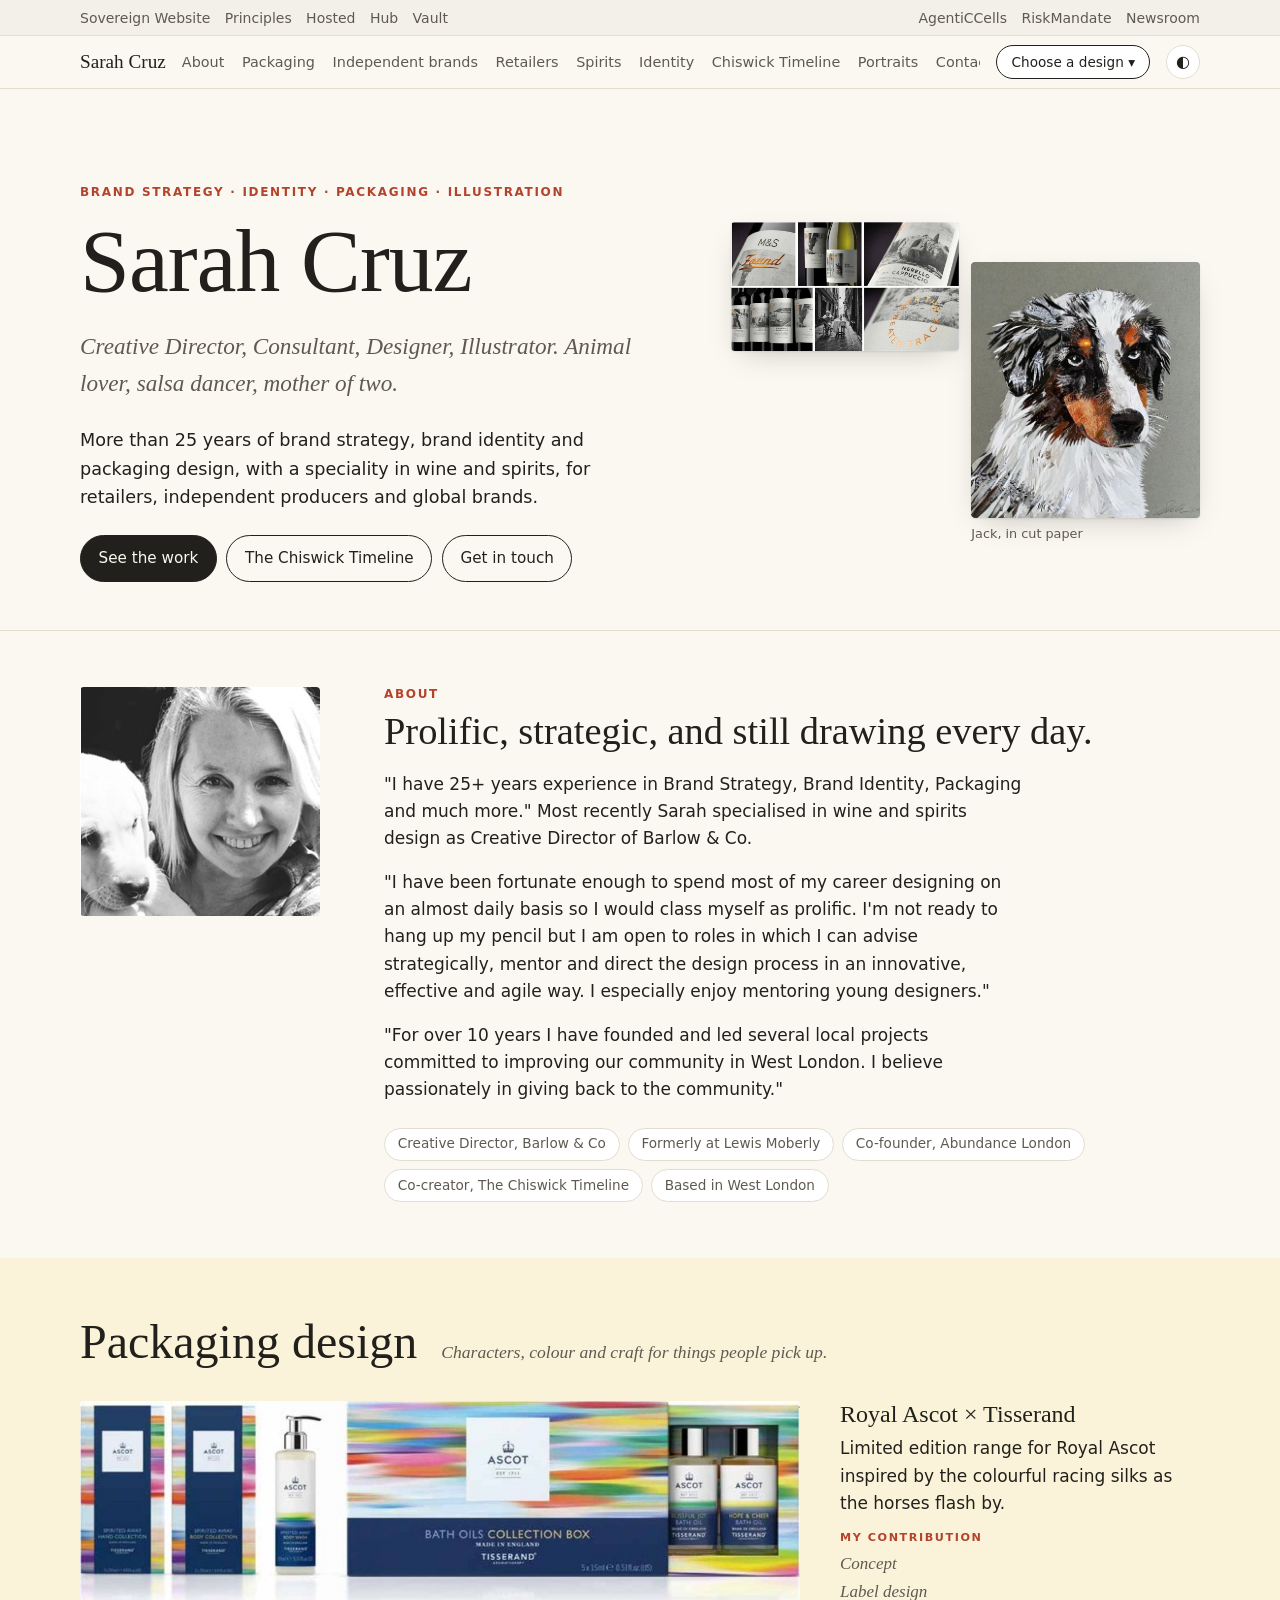
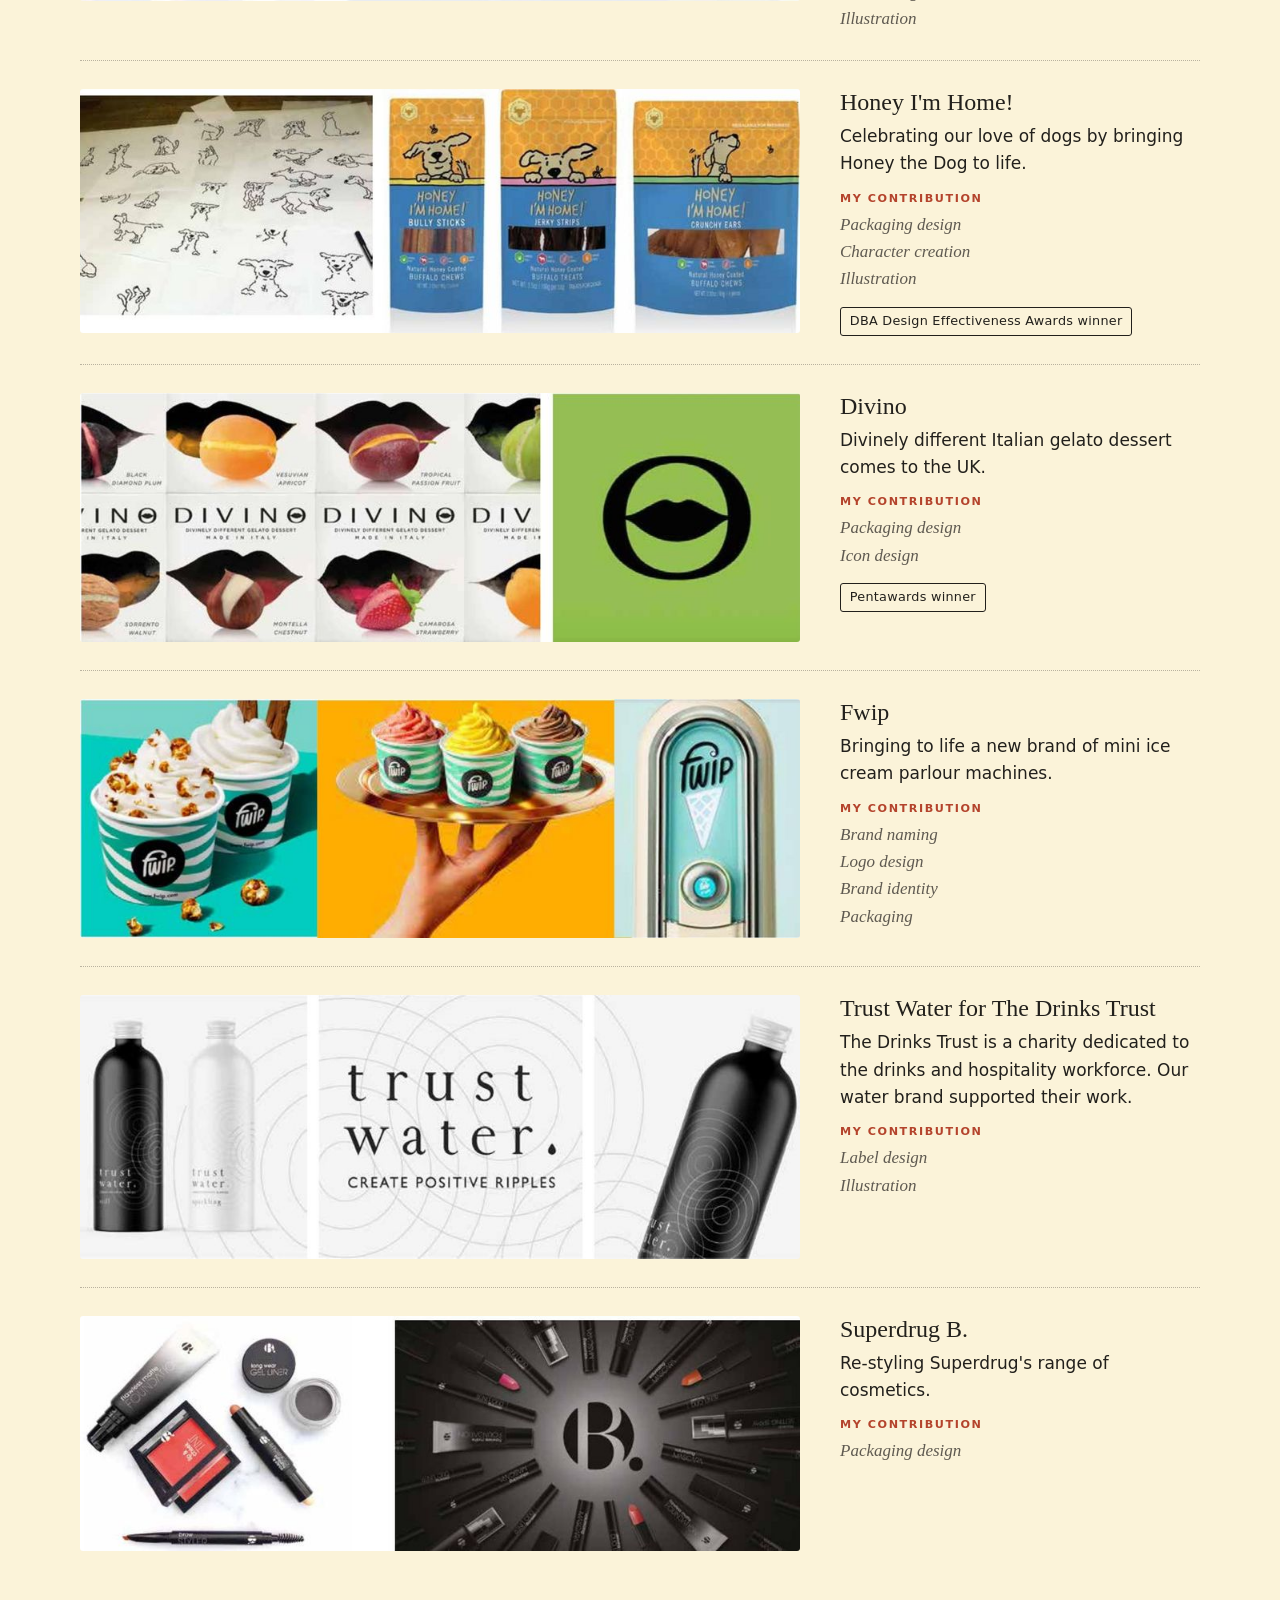
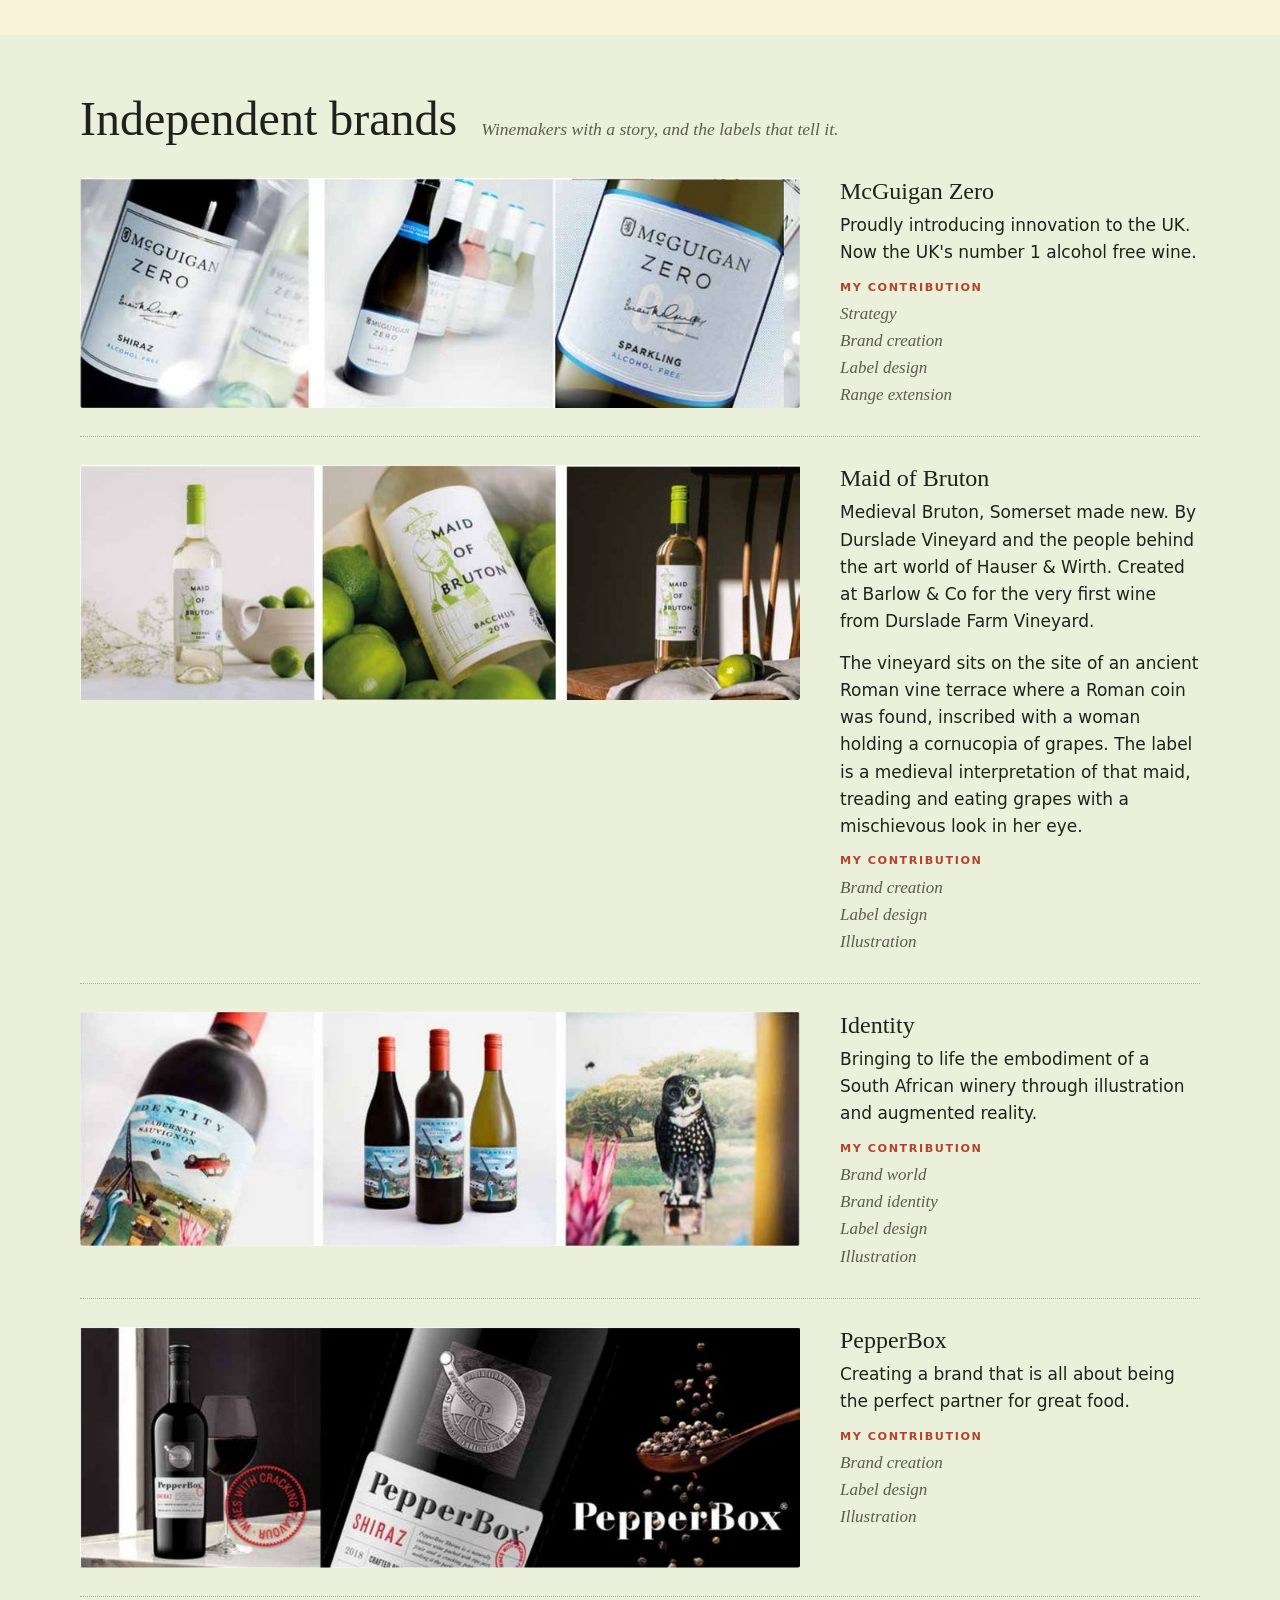
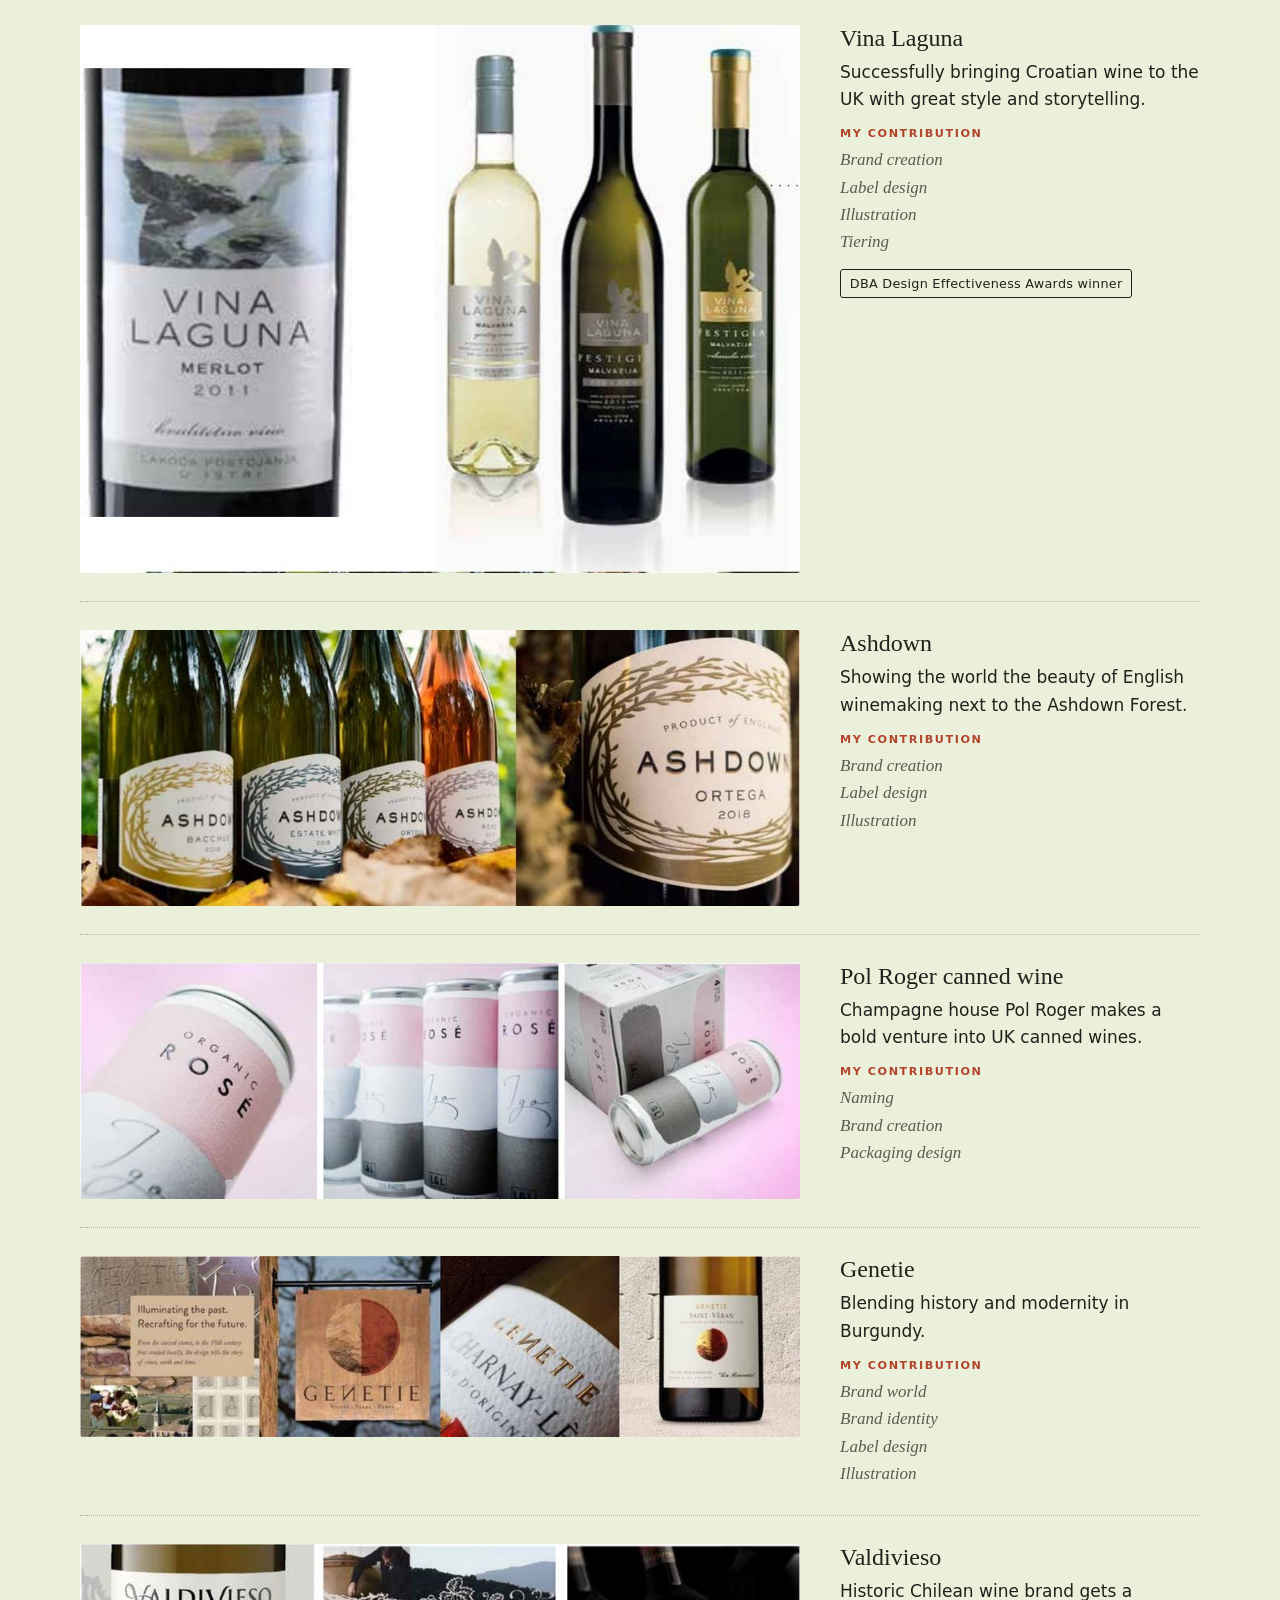
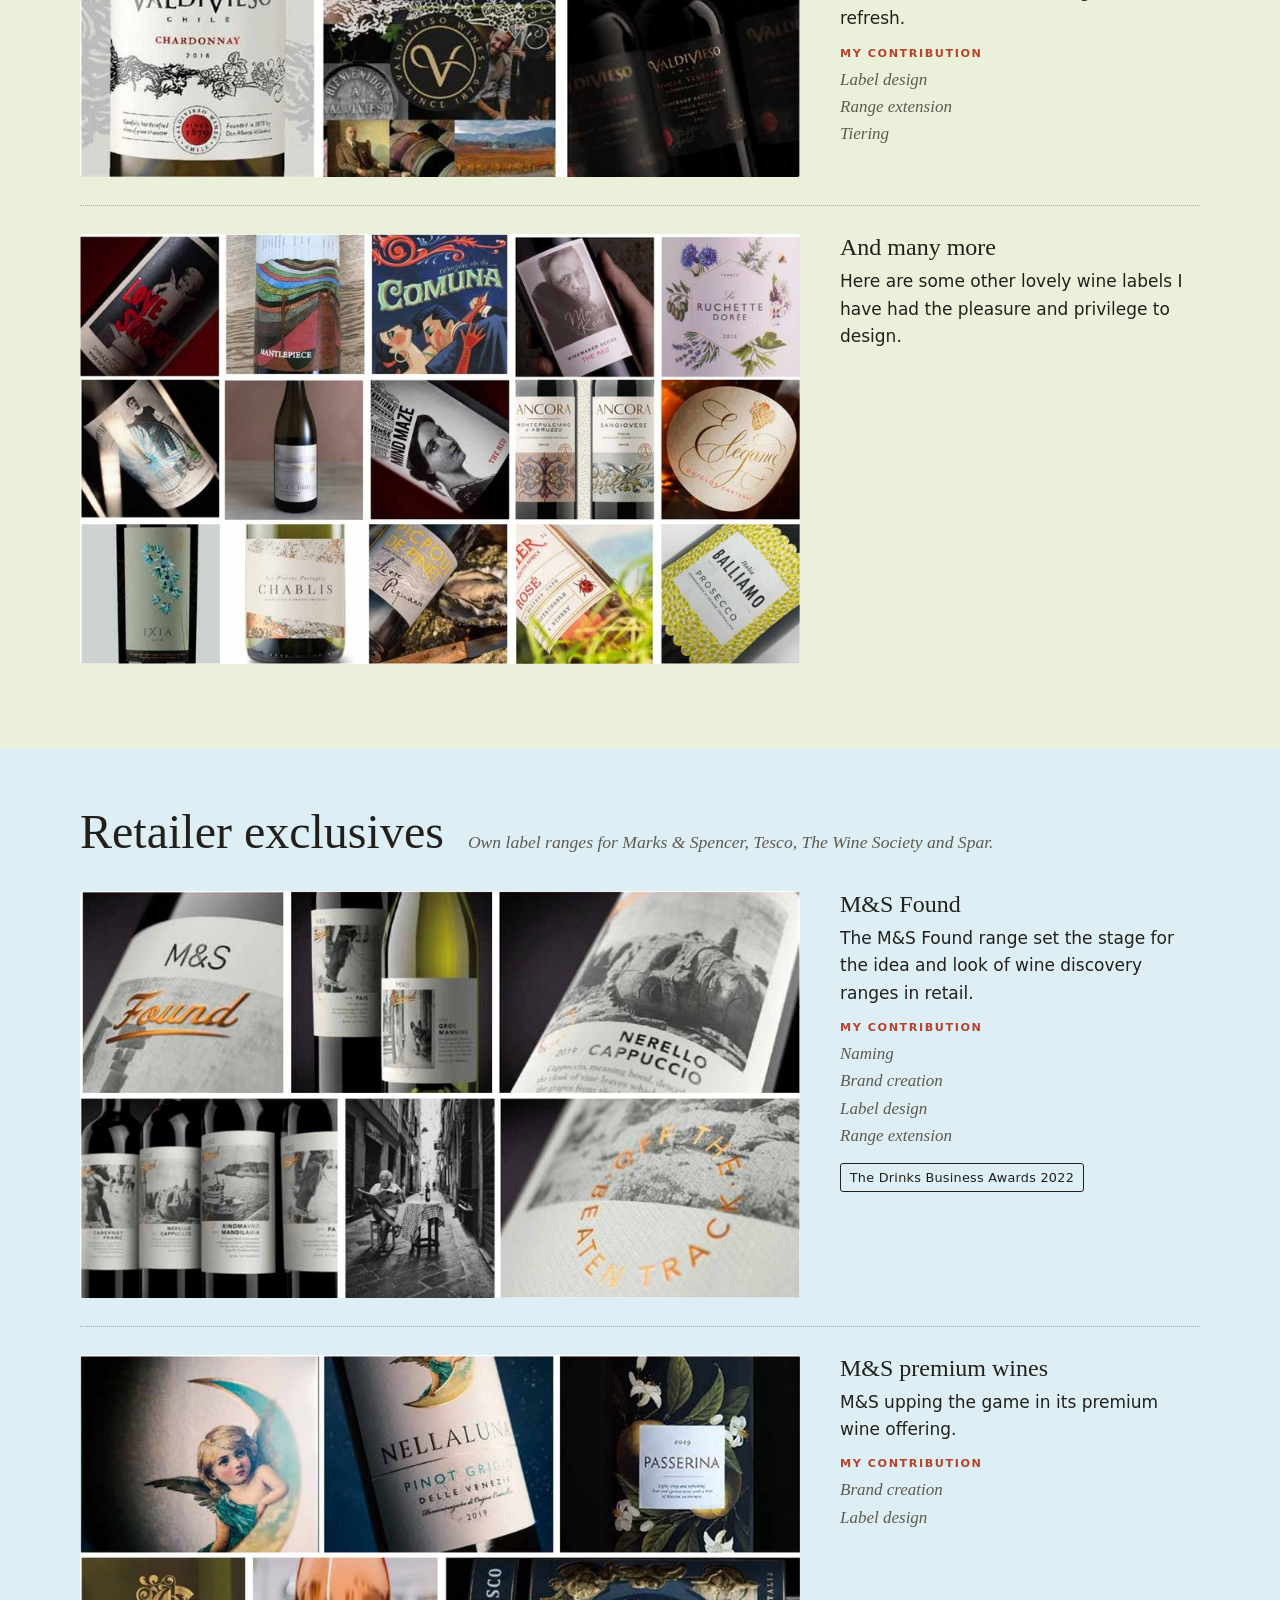
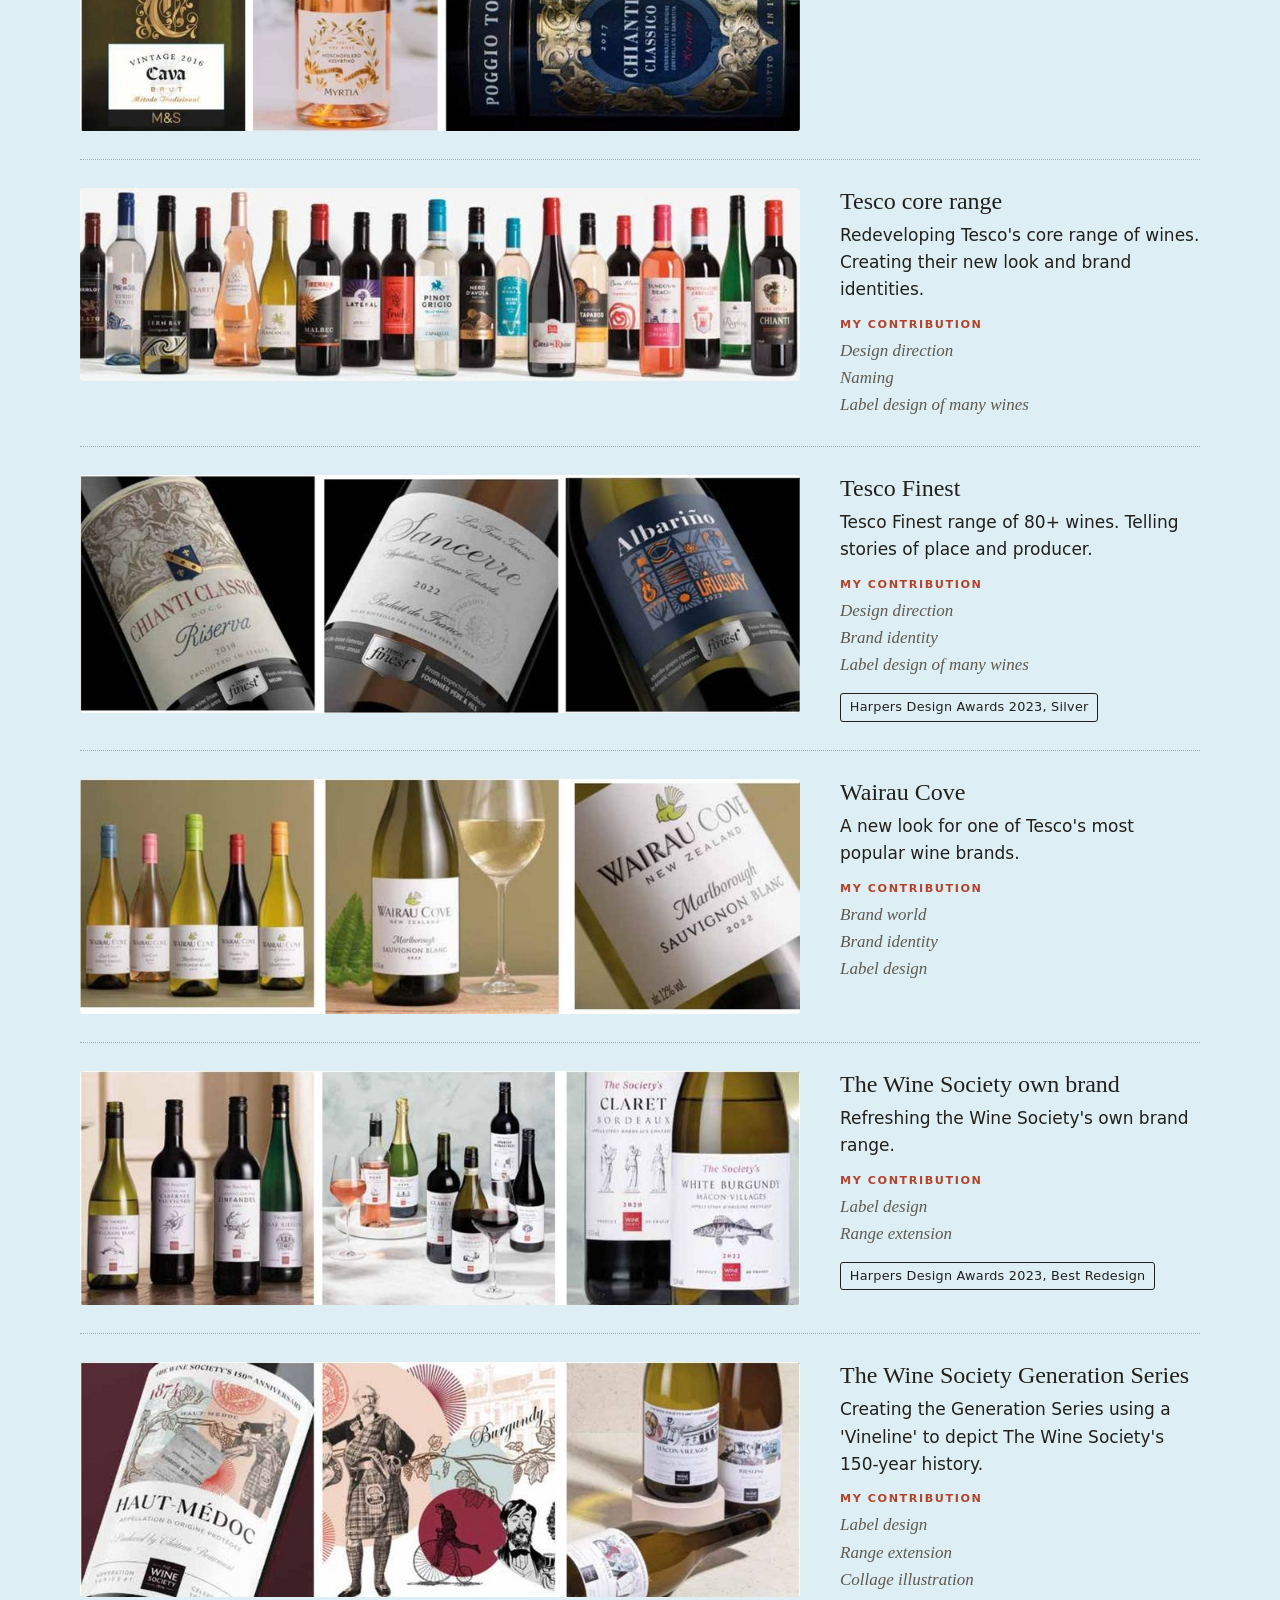
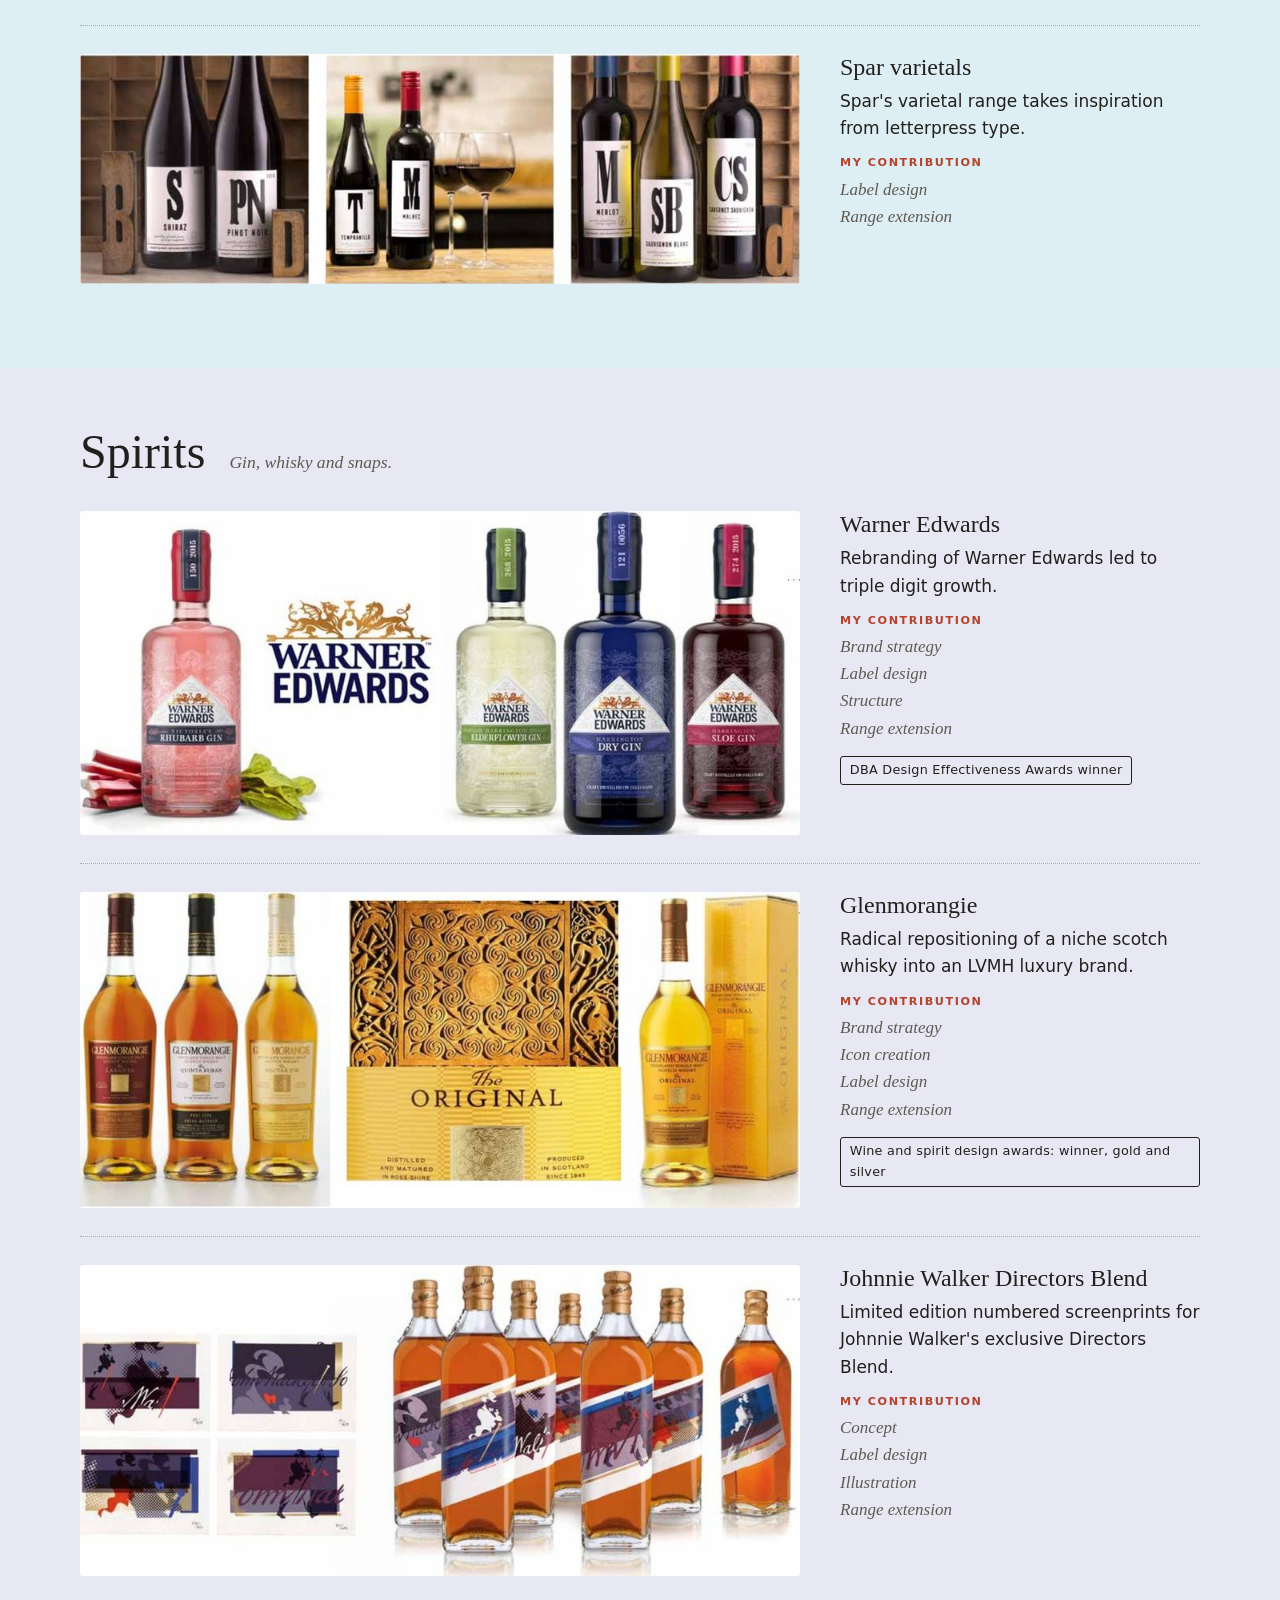
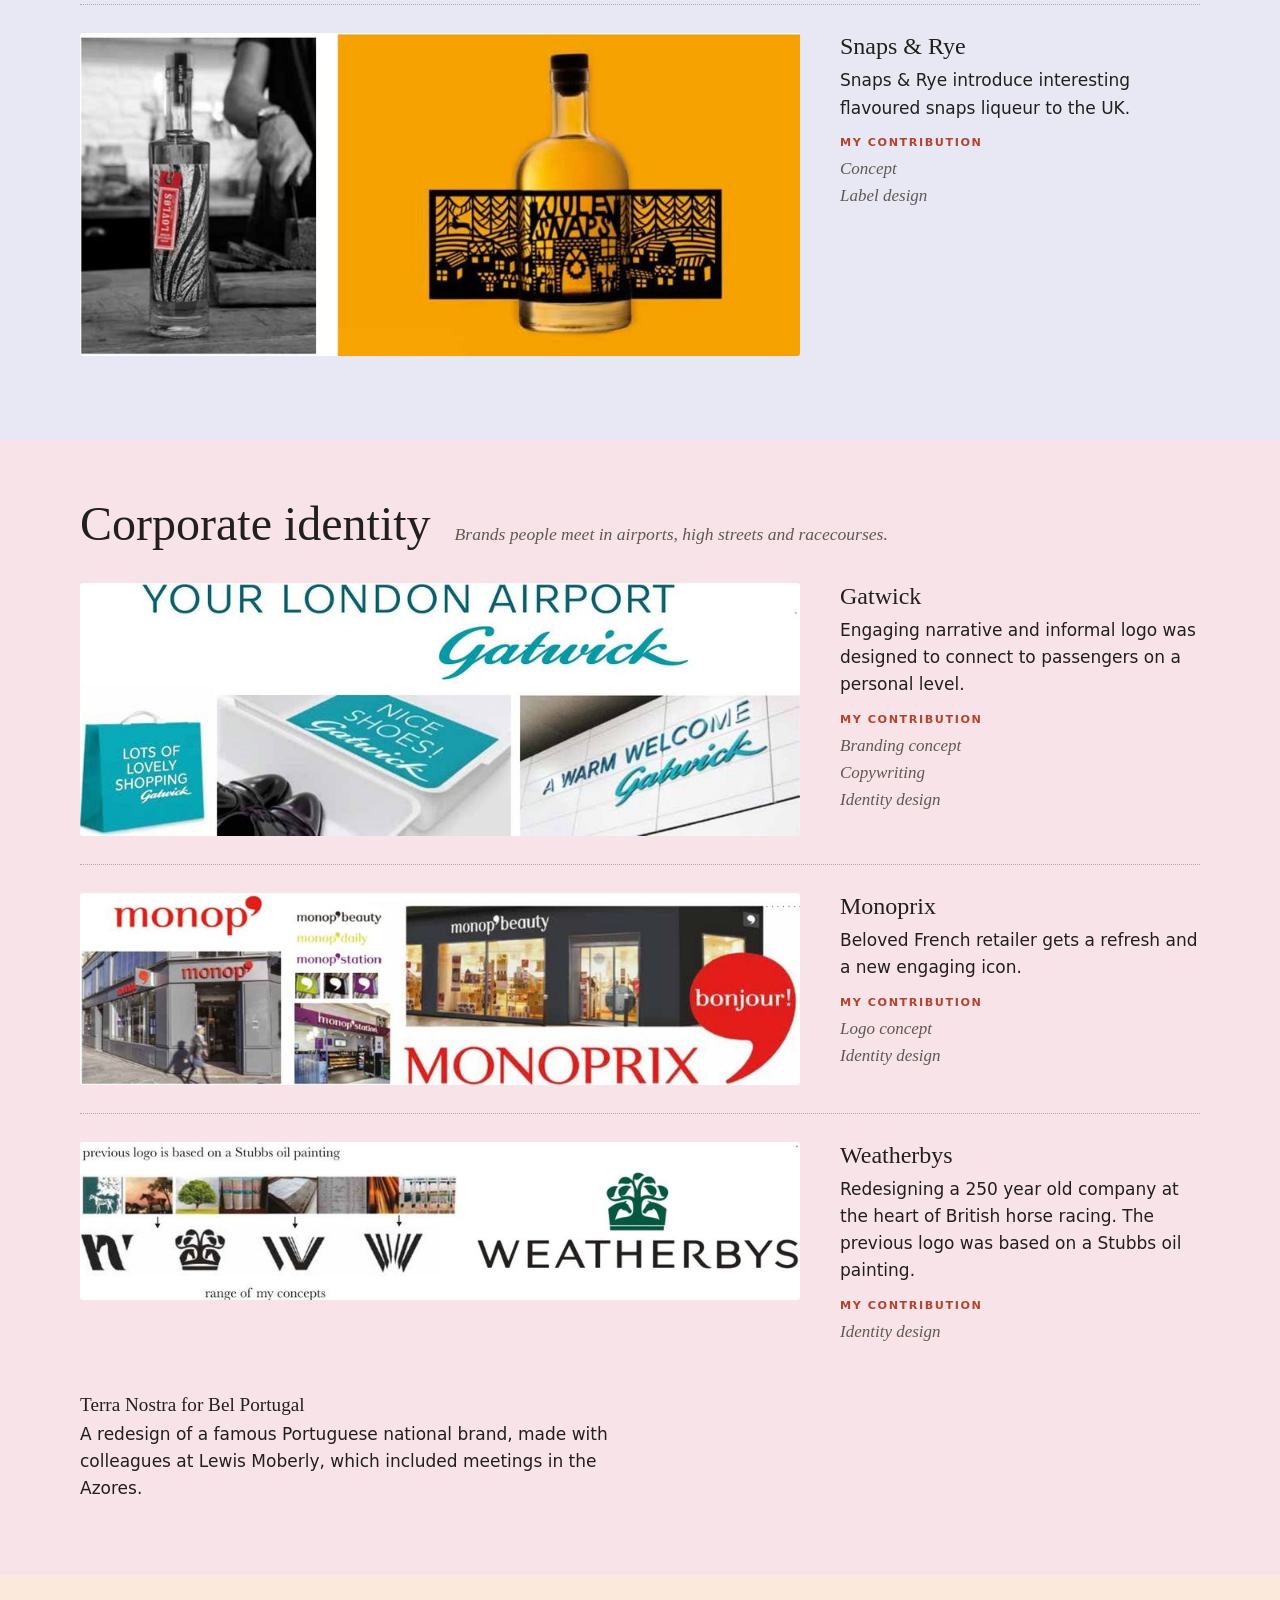
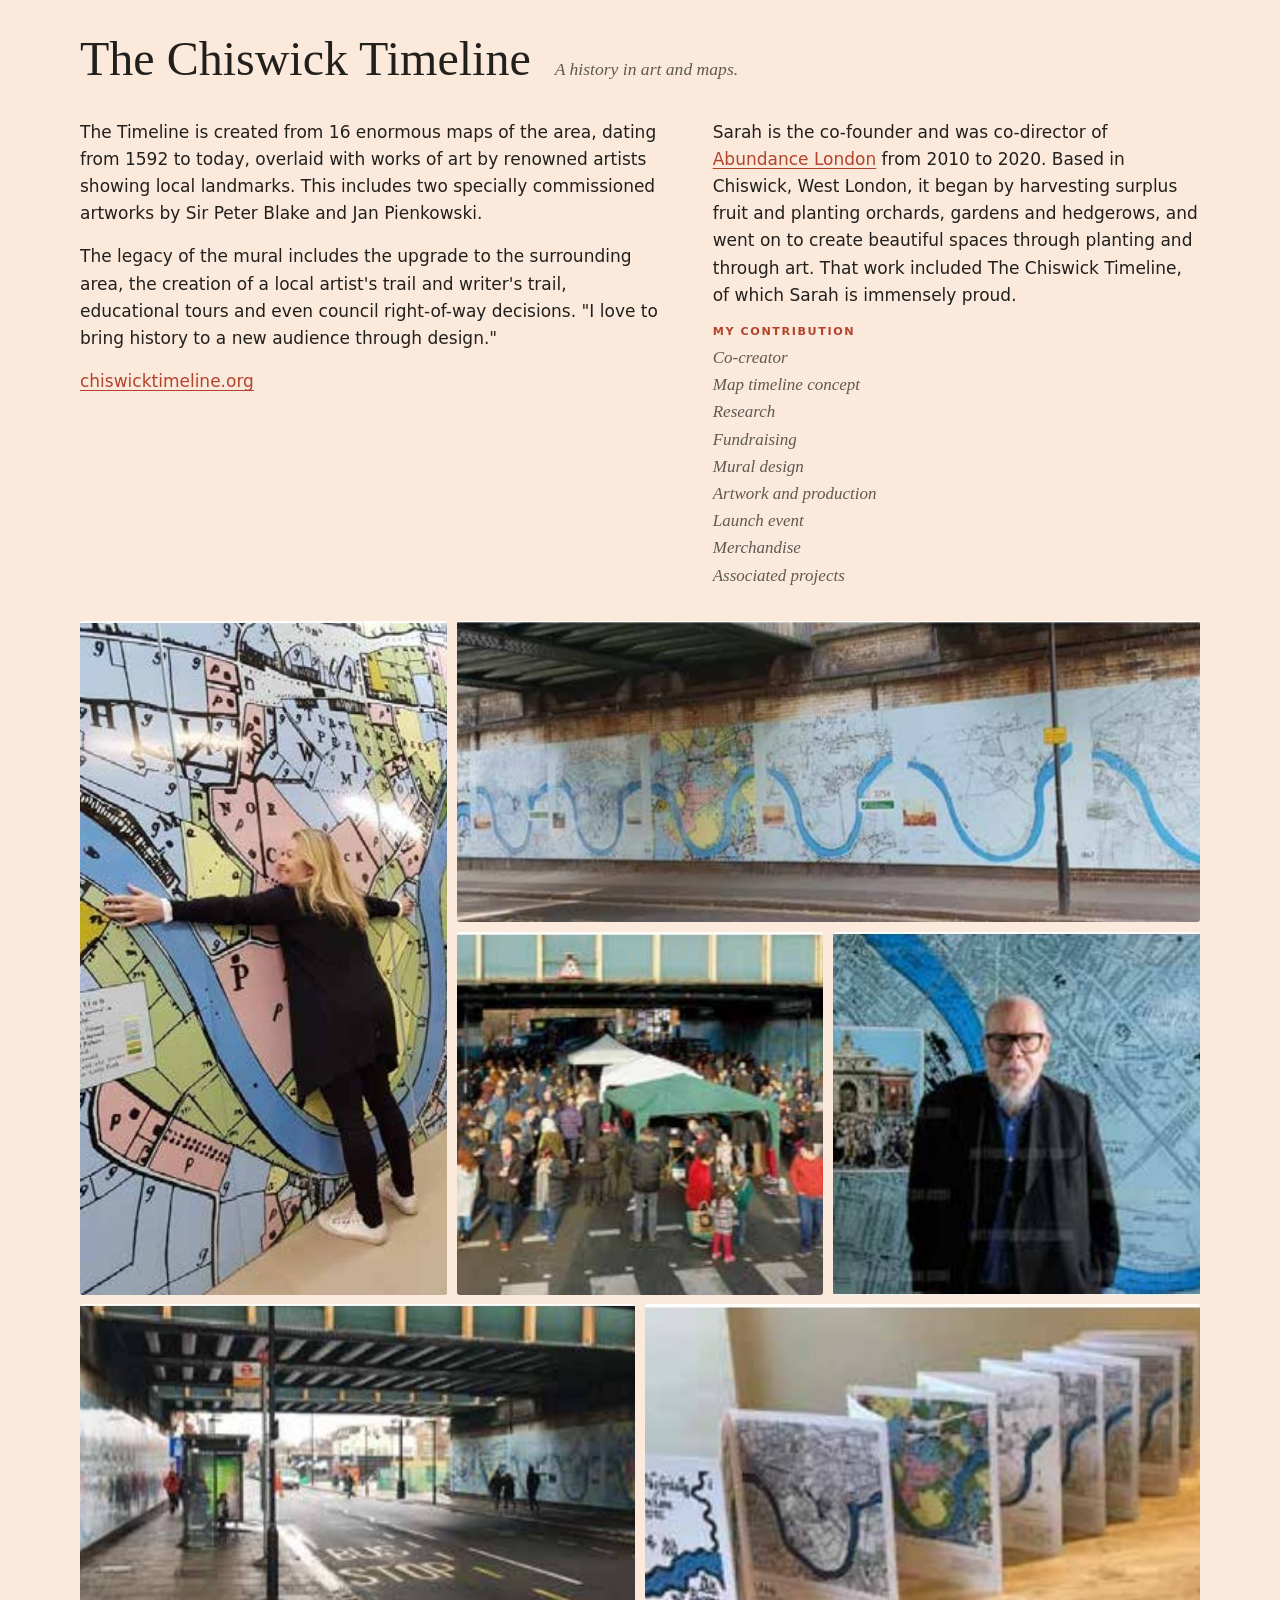
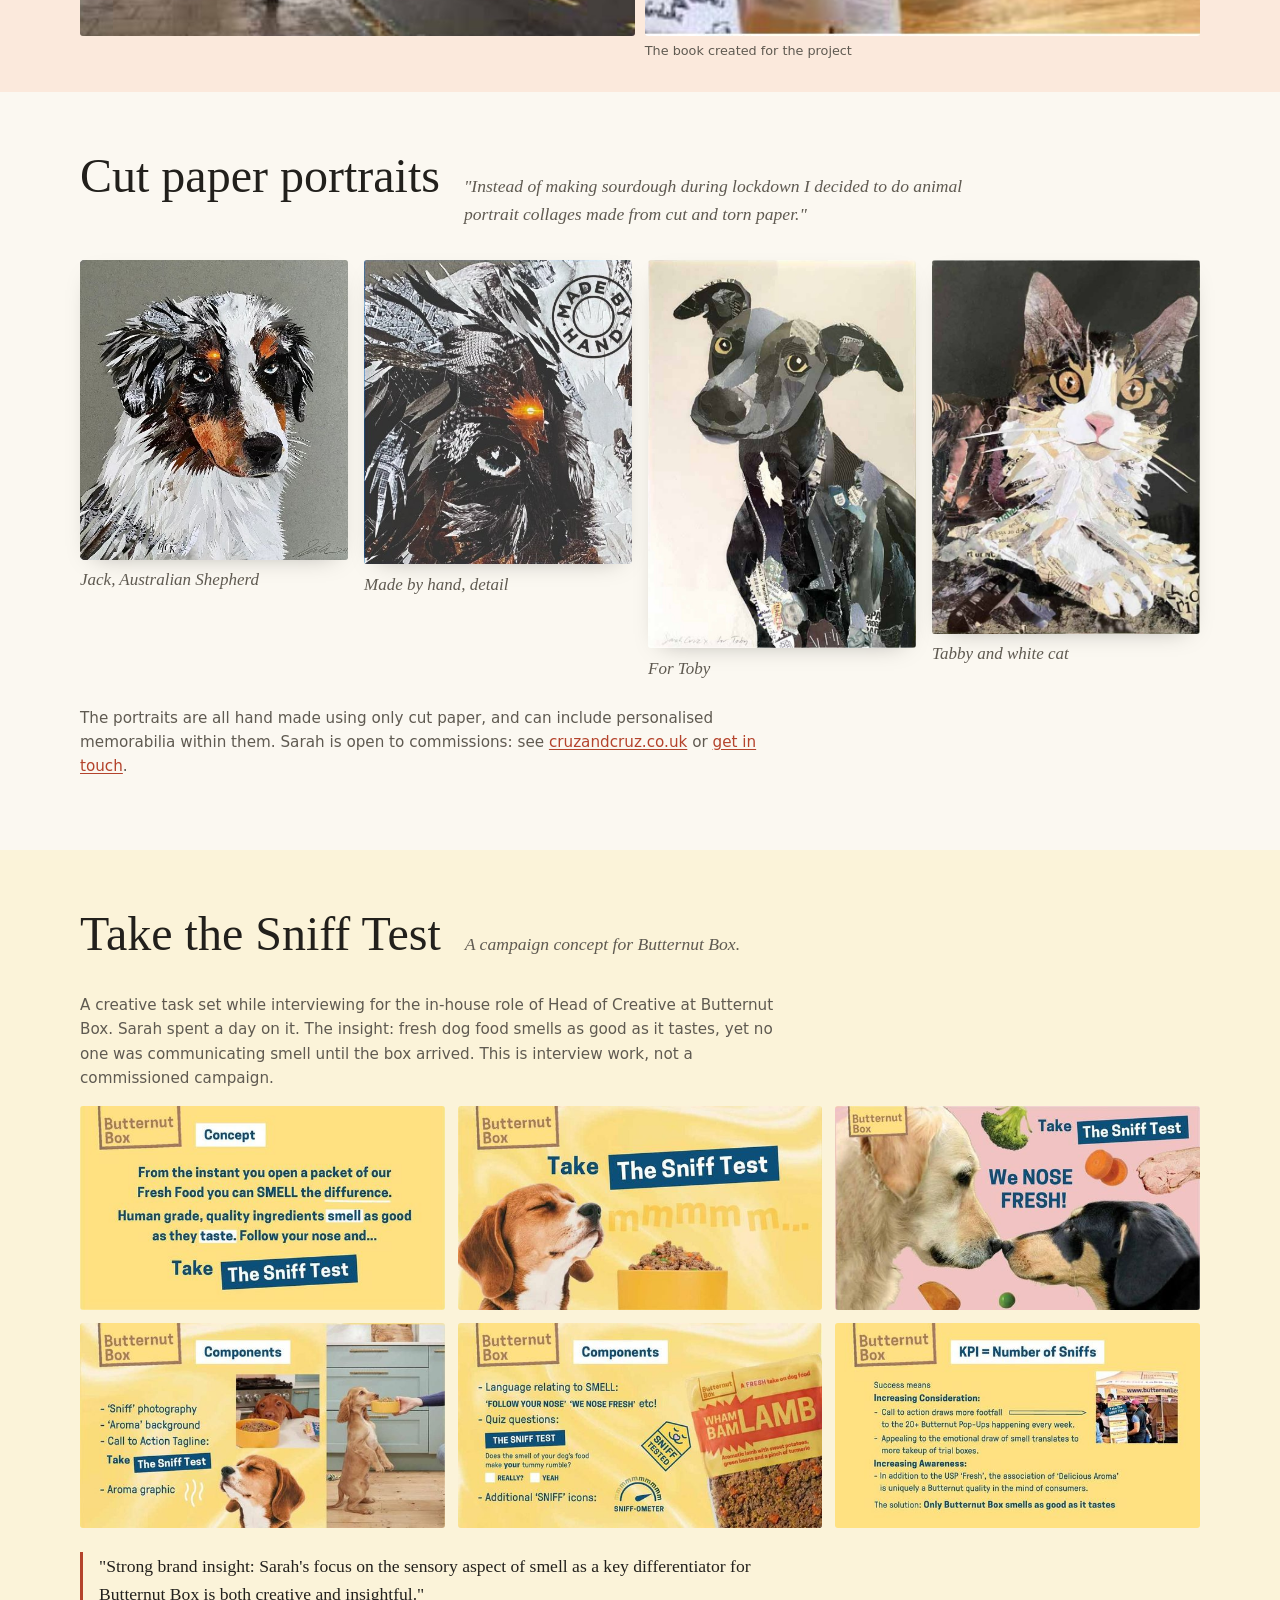
==== site/index.html @ 3761a89d "Replace the design pills with a visual chooser One "Choose a design" button in the header opens five" ====
<!doctype html>
<html lang="en-GB">
<head>
<meta charset="utf-8">
<meta name="viewport" content="width=device-width, initial-scale=1">
<title>Sarah Cruz, Creative Director and Designer</title>
<meta name="description" content="Sarah Cruz: creative director, design consultant, designer and illustrator. 25+ years in brand strategy, brand identity and packaging, with a speciality in wine and spirits. Co-creator of the Chiswick Timeline.">
<meta name="color-scheme" content="light dark">
<link rel="icon" href="data:image/svg+xml,%3Csvg xmlns='http://www.w3.org/2000/svg' viewBox='0 0 64 64'%3E%3Ccircle cx='32' cy='32' r='30' fill='%23b4432c'/%3E%3Ctext x='32' y='43' font-family='Georgia,serif' font-size='30' text-anchor='middle' fill='%23fff'%3ESC%3C/text%3E%3C/svg%3E">
<link rel="stylesheet" href="css/base.css">
<link rel="stylesheet" href="css/d1.css">
</head>
<body class="d1">
<a class="skip" href="#main">Skip to content</a>
<nav class="family" aria-label="The Sovereign Website family">
  <ul>
    <li><a href="https://sovereignwebsite.ai/">Sovereign Website</a></li>
    <li><a href="https://sovereignwebsite.org/">Principles</a></li>
    <li><a href="https://sovereignwebsite.site/" aria-current="true">Hosted</a></li>
    <li><a href="https://hub.sovereignwebsite.site/">Hub</a></li>
    <li><a href="https://vault.sovereignwebsite.site/">Vault</a></li>
    <li class="family-sep"><a href="https://agenticcells.ai/">AgentiCCells</a></li>
    <li><a href="https://riskmandate.ai/">RiskMandate</a></li>
    <li><a href="https://newsroom.sgit.ai/">Newsroom</a></li>
  </ul>
</nav>

<header class="top">
  <div class="wrap">
    <a class="name" href="#main">Sarah Cruz</a>
    <nav aria-label="Sections">
      <ul>
        <li><a href="#about">About</a></li>
        <li><a href="#packaging">Packaging</a></li>
        <li><a href="#independent">Independent brands</a></li>
        <li><a href="#retail">Retailers</a></li>
        <li><a href="#spirits">Spirits</a></li>
        <li><a href="#identity">Identity</a></li>
        <li><a href="#timeline">Chiswick Timeline</a></li>
        <li><a href="#portraits">Portraits</a></li>
        <li><a href="#contact">Contact</a></li>
      </ul>
    </nav>
    <details class="chooser">
      <summary>Choose a design</summary>
      <div class="cards" role="list"><a class="card" role="listitem" href="designs/1.html" aria-current="page"><img src="img/shots/d1.webp" alt="" width="640" height="400" loading="lazy"><strong>1. Editorial</strong><span>Pastel sections in the colours of Sarah's own portfolio.</span></a><a class="card" role="listitem" href="designs/2.html"><img src="img/shots/d2.webp" alt="" width="640" height="400" loading="lazy"><strong>2. Gallery</strong><span>The work first: full width images and quiet type.</span></a><a class="card" role="listitem" href="designs/3.html"><img src="img/shots/d3.webp" alt="" width="640" height="400" loading="lazy"><strong>3. Label</strong><span>Like a fine wine label: cream paper, centred serif and double rules.</span></a><a class="card" role="listitem" href="designs/4.html"><img src="img/shots/d4.webp" alt="" width="640" height="400" loading="lazy"><strong>4. Showcase</strong><span>Dark gallery walls with copper accents and very large type.</span></a><a class="card" role="listitem" href="designs/5.html"><img src="img/shots/d5.webp" alt="" width="640" height="400" loading="lazy"><strong>5. Cut paper</strong><span>Torn edges and pasted photographs, after Sarah's collages.</span></a></div>
    </details>
    <button class="theme" type="button" aria-label="Switch between light and dark" title="Light or dark. Remembered in this browser only.">&#9680;</button>
  </div>
</header>

<main id="main">
<section class="hero">
  <div class="wrap grid">
    <div>
      <div class="eyebrow">Brand strategy &middot; Identity &middot; Packaging &middot; Illustration</div>
      <h1>Sarah Cruz</h1>
      <p class="roles">Creative Director, Consultant, Designer, Illustrator. Animal lover, salsa dancer, mother of two.</p>
      <p class="lede">More than 25 years of brand strategy, brand identity and packaging design, with a speciality in wine and spirits, for retailers, independent producers and global brands.</p>
      <div class="cta">
        <a class="btn primary" href="#packaging">See the work</a>
        <a class="btn" href="#timeline">The Chiswick Timeline</a>
        <a class="btn" href="#contact">Get in touch</a>
      </div>
    </div>
    <div class="hero-art">
      <figure><img src="img/ms-found-900.jpg" srcset="img/ms-found-600.jpg 600w, img/ms-found-900.jpg 900w, img/ms-found.jpg 1728w" sizes="(max-width:44rem) 50vw, 25vw" alt="M&amp;S Found wine labels with black and white travel photographs and a copper script logo" width="1728" height="976" fetchpriority="high"></figure>
      <figure><img src="img/jack.jpg" alt="Cut paper portrait of Jack, an Australian Shepherd with one blue eye" width="472" height="528"><figcaption>Jack, in cut paper</figcaption></figure>
    </div>
  </div>
</section>

<section class="about" id="about">
  <div class="wrap grid">
    <img src="img/sarah.jpg" alt="Sarah Cruz smiling, with a puppy" width="444" height="424" loading="lazy">
    <div>
      <div class="eyebrow">About</div>
      <h2>Prolific, strategic, and still drawing every day.</h2>
      <p>"I have 25+ years experience in Brand Strategy, Brand Identity, Packaging and much more." Most recently Sarah specialised in wine and spirits design as Creative Director of Barlow &amp; Co.</p>
      <p>"I have been fortunate enough to spend most of my career designing on an almost daily basis so I would class myself as prolific. I'm not ready to hang up my pencil but I am open to roles in which I can advise strategically, mentor and direct the design process in an innovative, effective and agile way. I especially enjoy mentoring young designers."</p>
      <p>"For over 10 years I have founded and led several local projects committed to improving our community in West London. I believe passionately in giving back to the community."</p>
      <ul class="facts">
        <li>Creative Director, Barlow &amp; Co</li>
        <li>Formerly at Lewis Moberly</li>
        <li>Co-founder, Abundance London</li>
        <li>Co-creator, The Chiswick Timeline</li>
        <li>Based in West London</li>
      </ul>
    </div>
  </div>
</section>

<section class="section t-cream" id="packaging">
  <div class="wrap">
    <div class="head"><h2>Packaging design</h2><p>Characters, colour and craft for things people pick up.</p></div>

    <article class="project">
      <figure class="media"><button type="button"><img src="img/ascot-900.jpg" srcset="img/ascot-600.jpg 600w, img/ascot-900.jpg 900w, img/ascot.jpg 1769w" sizes="(max-width:44rem) 100vw, 66vw" alt="Royal Ascot bath and body range by Tisserand in navy boxes banded with blurred rainbow racing-silk stripes" width="1769" height="489" loading="lazy"></button></figure>
      <div><h3>Royal Ascot &times; Tisserand</h3><p>Limited edition range for Royal Ascot inspired by the colourful racing silks as the horses flash by.</p>
        <ul class="contrib"><li>Concept</li><li>Label design</li><li>Illustration</li></ul></div>
    </article>

    <article class="project">
      <figure class="media"><button type="button"><img src="img/honey-900.jpg" srcset="img/honey-600.jpg 600w, img/honey-900.jpg 900w, img/honey.jpg 1769w" sizes="(max-width:44rem) 100vw, 66vw" alt="Sketches of a scruffy cartoon dog beside Honey I'm Home dog treat packs in blue and honeycomb yellow" width="1769" height="599" loading="lazy"></button></figure>
      <div><h3>Honey I'm Home!</h3><p>Celebrating our love of dogs by bringing Honey the Dog to life.</p>
        <ul class="contrib"><li>Packaging design</li><li>Character creation</li><li>Illustration</li></ul>
        <span class="award">DBA Design Effectiveness Awards winner</span></div>
    </article>

    <article class="project">
      <figure class="media"><button type="button"><img src="img/divino-900.jpg" srcset="img/divino-600.jpg 600w, img/divino-900.jpg 900w, img/divino.jpg 1684w" sizes="(max-width:44rem) 100vw, 66vw" alt="Divino gelato packs with fruit set between pairs of lips, and the lips icon on green" width="1684" height="584" loading="lazy"></button></figure>
      <div><h3>Divino</h3><p>Divinely different Italian gelato dessert comes to the UK.</p>
        <ul class="contrib"><li>Packaging design</li><li>Icon design</li></ul>
        <span class="award">Pentawards winner</span></div>
    </article>

    <article class="project">
      <figure class="media"><button type="button"><img src="img/fwip-900.jpg" srcset="img/fwip-600.jpg 600w, img/fwip-900.jpg 900w, img/fwip.jpg 1710w" sizes="(max-width:44rem) 100vw, 66vw" alt="Fwip ice cream tubs in teal stripes, a tray of three flavours, and the Fwip machine" width="1710" height="568" loading="lazy"></button></figure>
      <div><h3>Fwip</h3><p>Bringing to life a new brand of mini ice cream parlour machines.</p>
        <ul class="contrib"><li>Brand naming</li><li>Logo design</li><li>Brand identity</li><li>Packaging</li></ul></div>
    </article>

    <article class="project">
      <figure class="media"><button type="button"><img src="img/trust-water-900.jpg" srcset="img/trust-water-600.jpg 600w, img/trust-water-900.jpg 900w, img/trust-water.jpg 1556w" sizes="(max-width:44rem) 100vw, 66vw" alt="Black and white aluminium Trust Water bottles with a ripple pattern and the line Create positive ripples" width="1556" height="569" loading="lazy"></button></figure>
      <div><h3>Trust Water for The Drinks Trust</h3><p>The Drinks Trust is a charity dedicated to the drinks and hospitality workforce. Our water brand supported their work.</p>
        <ul class="contrib"><li>Label design</li><li>Illustration</li></ul></div>
    </article>

    <article class="project">
      <figure class="media"><button type="button"><img src="img/b-superdrug-900.jpg" srcset="img/b-superdrug-600.jpg 600w, img/b-superdrug-900.jpg 900w, img/b-superdrug.jpg 1712w" sizes="(max-width:44rem) 100vw, 66vw" alt="Superdrug B. cosmetics in black packaging arranged in a starburst" width="1712" height="560" loading="lazy"></button></figure>
      <div><h3>Superdrug B.</h3><p>Re-styling Superdrug's range of cosmetics.</p>
        <ul class="contrib"><li>Packaging design</li></ul></div>
    </article>
  </div>
</section>

<section class="section t-sage" id="independent">
  <div class="wrap">
    <div class="head"><h2>Independent brands</h2><p>Winemakers with a story, and the labels that tell it.</p></div>

    <article class="project">
      <figure class="media"><button type="button"><img src="img/mcguigan-zero-900.jpg" srcset="img/mcguigan-zero-600.jpg 600w, img/mcguigan-zero-900.jpg 900w, img/mcguigan-zero.jpg 1692w" sizes="(max-width:44rem) 100vw, 66vw" alt="McGuigan Zero alcohol free wine labels with a large faint 00 behind the signature" width="1692" height="540" loading="lazy"></button></figure>
      <div><h3>McGuigan Zero</h3><p>Proudly introducing innovation to the UK. Now the UK's number 1 alcohol free wine.</p>
        <ul class="contrib"><li>Strategy</li><li>Brand creation</li><li>Label design</li><li>Range extension</li></ul></div>
    </article>

    <article class="project">
      <figure class="media"><button type="button"><img src="img/maid-of-bruton-900.jpg" srcset="img/maid-of-bruton-600.jpg 600w, img/maid-of-bruton-900.jpg 900w, img/maid-of-bruton.jpg 1800w" sizes="(max-width:44rem) 100vw, 66vw" alt="Maid of Bruton Bacchus bottles with a green line drawing of a medieval maid treading grapes, among limes" width="1800" height="586" loading="lazy"></button></figure>
      <div><h3>Maid of Bruton</h3><p>Medieval Bruton, Somerset made new. By Durslade Vineyard and the people behind the art world of Hauser &amp; Wirth. Created at Barlow &amp; Co for the very first wine from Durslade Farm Vineyard.</p>
        <p>The vineyard sits on the site of an ancient Roman vine terrace where a Roman coin was found, inscribed with a woman holding a cornucopia of grapes. The label is a medieval interpretation of that maid, treading and eating grapes with a mischievous look in her eye.</p>
        <ul class="contrib"><li>Brand creation</li><li>Label design</li><li>Illustration</li></ul></div>
    </article>

    <article class="project">
      <figure class="media"><button type="button"><img src="img/identity-900.jpg" srcset="img/identity-600.jpg 600w, img/identity-900.jpg 900w, img/identity.jpg 1694w" sizes="(max-width:44rem) 100vw, 66vw" alt="Identity wine labels with a busy illustrated South African landscape, and an owl from the augmented reality animation" width="1694" height="550" loading="lazy"></button></figure>
      <div><h3>Identity</h3><p>Bringing to life the embodiment of a South African winery through illustration and augmented reality.</p>
        <ul class="contrib"><li>Brand world</li><li>Brand identity</li><li>Label design</li><li>Illustration</li></ul></div>
    </article>

    <article class="project">
      <figure class="media"><button type="button"><img src="img/pepperbox-900.jpg" srcset="img/pepperbox-600.jpg 600w, img/pepperbox-900.jpg 900w, img/pepperbox.jpg 1690w" sizes="(max-width:44rem) 100vw, 66vw" alt="PepperBox Shiraz with an embossed pepper grinder seal, and peppercorns spilling from a spoon" width="1690" height="566" loading="lazy"></button></figure>
      <div><h3>PepperBox</h3><p>Creating a brand that is all about being the perfect partner for great food.</p>
        <ul class="contrib"><li>Brand creation</li><li>Label design</li><li>Illustration</li></ul></div>
    </article>

    <article class="project">
      <figure class="media"><button type="button"><img src="img/vina-laguna-900.jpg" srcset="img/vina-laguna-600.jpg 600w, img/vina-laguna-900.jpg 900w, img/vina-laguna.jpg 1180w" sizes="(max-width:44rem) 100vw, 66vw" alt="Vina Laguna Croatian wine bottles with silver and gold angel illustrations" width="1180" height="900" loading="lazy"></button></figure>
      <div><h3>Vina Laguna</h3><p>Successfully bringing Croatian wine to the UK with great style and storytelling.</p>
        <ul class="contrib"><li>Brand creation</li><li>Label design</li><li>Illustration</li><li>Tiering</li></ul>
        <span class="award">DBA Design Effectiveness Awards winner</span></div>
    </article>

    <article class="project">
      <figure class="media"><button type="button"><img src="img/ashdown-900.jpg" srcset="img/ashdown-600.jpg 600w, img/ashdown-900.jpg 900w, img/ashdown.jpg 1684w" sizes="(max-width:44rem) 100vw, 66vw" alt="Ashdown English wine bottles in autumn leaves, each label framed by a wreath of branches" width="1684" height="644" loading="lazy"></button></figure>
      <div><h3>Ashdown</h3><p>Showing the world the beauty of English winemaking next to the Ashdown Forest.</p>
        <ul class="contrib"><li>Brand creation</li><li>Label design</li><li>Illustration</li></ul></div>
    </article>

    <article class="project">
      <figure class="media"><button type="button"><img src="img/pol-roger-igo-900.jpg" srcset="img/pol-roger-igo-600.jpg 600w, img/pol-roger-igo-900.jpg 900w, img/pol-roger-igo.jpg 1676w" sizes="(max-width:44rem) 100vw, 66vw" alt="Pink and grey Organic Rose cans with a handwritten signature, on a pink background" width="1676" height="552" loading="lazy"></button></figure>
      <div><h3>Pol Roger canned wine</h3><p>Champagne house Pol Roger makes a bold venture into UK canned wines.</p>
        <ul class="contrib"><li>Naming</li><li>Brand creation</li><li>Packaging design</li></ul></div>
    </article>

    <article class="project">
      <figure class="media"><button type="button"><img src="img/genetie-900.jpg" srcset="img/genetie-600.jpg 600w, img/genetie-900.jpg 900w, img/genetie.jpg 1800w" sizes="(max-width:44rem) 100vw, 66vw" alt="Genetie Burgundy: carved stone lettering, a hanging wooden sign with a half red moon, and the finished label" width="1800" height="452" loading="lazy"></button></figure>
      <div><h3>Genetie</h3><p>Blending history and modernity in Burgundy.</p>
        <ul class="contrib"><li>Brand world</li><li>Brand identity</li><li>Label design</li><li>Illustration</li></ul></div>
    </article>

    <article class="project">
      <figure class="media"><button type="button"><img src="img/valdivieso-900.jpg" srcset="img/valdivieso-600.jpg 600w, img/valdivieso-900.jpg 900w, img/valdivieso.jpg 1800w" sizes="(max-width:44rem) 100vw, 66vw" alt="Valdivieso Chardonnay label with a vine engraving, the V crest, and dark premium bottles" width="1800" height="584" loading="lazy"></button></figure>
      <div><h3>Valdivieso</h3><p>Historic Chilean wine brand gets a refresh.</p>
        <ul class="contrib"><li>Label design</li><li>Range extension</li><li>Tiering</li></ul></div>
    </article>

    <article class="project">
      <figure class="media"><button type="button"><img src="img/labels-900.jpg" srcset="img/labels-600.jpg 600w, img/labels-900.jpg 900w, img/labels.jpg 1800w" sizes="(max-width:44rem) 100vw, 66vw" alt="A grid of fifteen wine labels including Love Struck, Mantlepiece, Comuna, Ruchette Doree, Mind Maze, Ancora, Elegance, Ixia, Chablis, Picpoul de Pinet and Balliamo" width="1800" height="1074" loading="lazy"></button></figure>
      <div><h3>And many more</h3><p>Here are some other lovely wine labels I have had the pleasure and privilege to design.</p></div>
    </article>
  </div>
</section>

<section class="section t-sky" id="retail">
  <div class="wrap">
    <div class="head"><h2>Retailer exclusives</h2><p>Own label ranges for Marks &amp; Spencer, Tesco, The Wine Society and Spar.</p></div>

    <article class="project">
      <figure class="media"><button type="button"><img src="img/ms-found-900.jpg" srcset="img/ms-found-600.jpg 600w, img/ms-found-900.jpg 900w, img/ms-found.jpg 1728w" sizes="(max-width:44rem) 100vw, 66vw" alt="M&amp;S Found labels: black and white photographs of places off the beaten track, with a copper script logo" width="1728" height="976" loading="lazy"></button></figure>
      <div><h3>M&amp;S Found</h3><p>The M&amp;S Found range set the stage for the idea and look of wine discovery ranges in retail.</p>
        <ul class="contrib"><li>Naming</li><li>Brand creation</li><li>Label design</li><li>Range extension</li></ul>
        <span class="award">The Drinks Business Awards 2022</span></div>
    </article>

    <article class="project">
      <figure class="media"><button type="button"><img src="img/ms-premium-900.jpg" srcset="img/ms-premium-600.jpg 600w, img/ms-premium-900.jpg 900w, img/ms-premium.jpg 1800w" sizes="(max-width:44rem) 100vw, 66vw" alt="M&amp;S premium wines: Nellaluna with a cherub on a crescent moon, Passerina with orange blossom, Cava, Myrtia and Poggio Tosco Chianti" width="1800" height="939" loading="lazy"></button></figure>
      <div><h3>M&amp;S premium wines</h3><p>M&amp;S upping the game in its premium wine offering.</p>
        <ul class="contrib"><li>Brand creation</li><li>Label design</li></ul></div>
    </article>

    <article class="project">
      <figure class="media"><button type="button"><img src="img/tesco-core-900.jpg" srcset="img/tesco-core-600.jpg 600w, img/tesco-core-900.jpg 900w, img/tesco-core.jpg 1797w" sizes="(max-width:44rem) 100vw, 66vw" alt="A line of more than twenty Tesco core range wine bottles with new labels" width="1797" height="484" loading="lazy"></button></figure>
      <div><h3>Tesco core range</h3><p>Redeveloping Tesco's core range of wines. Creating their new look and brand identities.</p>
        <ul class="contrib"><li>Design direction</li><li>Naming</li><li>Label design of many wines</li></ul></div>
    </article>

    <article class="project">
      <figure class="media"><button type="button"><img src="img/tesco-finest-900.jpg" srcset="img/tesco-finest-600.jpg 600w, img/tesco-finest-900.jpg 900w, img/tesco-finest.jpg 1670w" sizes="(max-width:44rem) 100vw, 66vw" alt="Tesco Finest Chianti Classico Riserva, Sancerre and Albarino labels" width="1670" height="552" loading="lazy"></button></figure>
      <div><h3>Tesco Finest</h3><p>Tesco Finest range of 80+ wines. Telling stories of place and producer.</p>
        <ul class="contrib"><li>Design direction</li><li>Brand identity</li><li>Label design of many wines</li></ul>
        <span class="award">Harpers Design Awards 2023, Silver</span></div>
    </article>

    <article class="project">
      <figure class="media"><button type="button"><img src="img/wairau-cove-900.jpg" srcset="img/wairau-cove-600.jpg 600w, img/wairau-cove-900.jpg 900w, img/wairau-cove.jpg 1674w" sizes="(max-width:44rem) 100vw, 66vw" alt="Wairau Cove New Zealand wines with a small bird logo, beside a glass of white wine" width="1674" height="546" loading="lazy"></button></figure>
      <div><h3>Wairau Cove</h3><p>A new look for one of Tesco's most popular wine brands.</p>
        <ul class="contrib"><li>Brand world</li><li>Brand identity</li><li>Label design</li></ul></div>
    </article>

    <article class="project">
      <figure class="media"><button type="button"><img src="img/wine-society-900.jpg" srcset="img/wine-society-600.jpg 600w, img/wine-society-900.jpg 900w, img/wine-society.jpg 1746w" sizes="(max-width:44rem) 100vw, 66vw" alt="The Wine Society's own brand bottles with fine engraved illustrations of figures and a fish" width="1746" height="568" loading="lazy"></button></figure>
      <div><h3>The Wine Society own brand</h3><p>Refreshing the Wine Society's own brand range.</p>
        <ul class="contrib"><li>Label design</li><li>Range extension</li></ul>
        <span class="award">Harpers Design Awards 2023, Best Redesign</span></div>
    </article>

    <article class="project">
      <figure class="media"><button type="button"><img src="img/generation-series-900.jpg" srcset="img/generation-series-600.jpg 600w, img/generation-series-900.jpg 900w, img/generation-series.jpg 1746w" sizes="(max-width:44rem) 100vw, 66vw" alt="The Wine Society Generation Series: collage labels of Victorian figures, a penny farthing and vines" width="1746" height="568" loading="lazy"></button></figure>
      <div><h3>The Wine Society Generation Series</h3><p>Creating the Generation Series using a 'Vineline' to depict The Wine Society's 150-year history.</p>
        <ul class="contrib"><li>Label design</li><li>Range extension</li><li>Collage illustration</li></ul></div>
    </article>

    <article class="project">
      <figure class="media"><button type="button"><img src="img/spar-900.jpg" srcset="img/spar-600.jpg 600w, img/spar-900.jpg 900w, img/spar.jpg 1754w" sizes="(max-width:44rem) 100vw, 66vw" alt="Spar varietal wines with big letterpress initials such as S, PN, M and SB, among wooden type" width="1754" height="562" loading="lazy"></button></figure>
      <div><h3>Spar varietals</h3><p>Spar's varietal range takes inspiration from letterpress type.</p>
        <ul class="contrib"><li>Label design</li><li>Range extension</li></ul></div>
    </article>
  </div>
</section>

<section class="section t-lilac" id="spirits">
  <div class="wrap">
    <div class="head"><h2>Spirits</h2><p>Gin, whisky and snaps.</p></div>

    <article class="project">
      <figure class="media"><button type="button"><img src="img/warner-edwards-900.jpg" srcset="img/warner-edwards-600.jpg 600w, img/warner-edwards-900.jpg 900w, img/warner-edwards.jpg 1719w" sizes="(max-width:44rem) 100vw, 66vw" alt="Warner Edwards gin bottles in pink, pale green, deep blue and plum, with the gold griffin logo" width="1719" height="773" loading="lazy"></button></figure>
      <div><h3>Warner Edwards</h3><p>Rebranding of Warner Edwards led to triple digit growth.</p>
        <ul class="contrib"><li>Brand strategy</li><li>Label design</li><li>Structure</li><li>Range extension</li></ul>
        <span class="award">DBA Design Effectiveness Awards winner</span></div>
    </article>

    <article class="project">
      <figure class="media"><button type="button"><img src="img/glenmorangie-900.jpg" srcset="img/glenmorangie-600.jpg 600w, img/glenmorangie-900.jpg 900w, img/glenmorangie.jpg 1798w" sizes="(max-width:44rem) 100vw, 66vw" alt="Glenmorangie bottles, a carved Celtic knotwork panel, and The Original bottle and box in gold" width="1798" height="790" loading="lazy"></button></figure>
      <div><h3>Glenmorangie</h3><p>Radical repositioning of a niche scotch whisky into an LVMH luxury brand.</p>
        <ul class="contrib"><li>Brand strategy</li><li>Icon creation</li><li>Label design</li><li>Range extension</li></ul>
        <span class="award">Wine and spirit design awards: winner, gold and silver</span></div>
    </article>

    <article class="project">
      <figure class="media"><button type="button"><img src="img/johnnie-walker-900.jpg" srcset="img/johnnie-walker-600.jpg 600w, img/johnnie-walker-900.jpg 900w, img/johnnie-walker.jpg 1764w" sizes="(max-width:44rem) 100vw, 66vw" alt="Johnnie Walker Directors Blend bottles with screenprinted labels of the striding man in purple, blue and red" width="1764" height="762" loading="lazy"></button></figure>
      <div><h3>Johnnie Walker Directors Blend</h3><p>Limited edition numbered screenprints for Johnnie Walker's exclusive Directors Blend.</p>
        <ul class="contrib"><li>Concept</li><li>Label design</li><li>Illustration</li><li>Range extension</li></ul></div>
    </article>

    <article class="project">
      <figure class="media"><button type="button"><img src="img/snaps-rye-900.jpg" srcset="img/snaps-rye-600.jpg 600w, img/snaps-rye-900.jpg 900w, img/snaps-rye.jpg 1580w" sizes="(max-width:44rem) 100vw, 66vw" alt="Snaps and Rye bottles, one with a papercut label of a snowy village on orange" width="1580" height="708" loading="lazy"></button></figure>
      <div><h3>Snaps &amp; Rye</h3><p>Snaps &amp; Rye introduce interesting flavoured snaps liqueur to the UK.</p>
        <ul class="contrib"><li>Concept</li><li>Label design</li></ul></div>
    </article>
  </div>
</section>

<section class="section t-blush" id="identity">
  <div class="wrap">
    <div class="head"><h2>Corporate identity</h2><p>Brands people meet in airports, high streets and racecourses.</p></div>

    <article class="project">
      <figure class="media"><button type="button"><img src="img/gatwick-900.jpg" srcset="img/gatwick-600.jpg 600w, img/gatwick-900.jpg 900w, img/gatwick.jpg 1672w" sizes="(max-width:44rem) 100vw, 66vw" alt="Gatwick script logo with the line Your London Airport, on a shopping bag, a security tray reading Nice shoes, and a wall reading A warm welcome" width="1672" height="587" loading="lazy"></button></figure>
      <div><h3>Gatwick</h3><p>Engaging narrative and informal logo was designed to connect to passengers on a personal level.</p>
        <ul class="contrib"><li>Branding concept</li><li>Copywriting</li><li>Identity design</li></ul></div>
    </article>

    <article class="project">
      <figure class="media"><button type="button"><img src="img/monoprix-900.jpg" srcset="img/monoprix-600.jpg 600w, img/monoprix-900.jpg 900w, img/monoprix.jpg 1800w" sizes="(max-width:44rem) 100vw, 66vw" alt="Monoprix and Monop' shopfronts with the red speech mark icon and a bubble saying bonjour" width="1800" height="481" loading="lazy"></button></figure>
      <div><h3>Monoprix</h3><p>Beloved French retailer gets a refresh and a new engaging icon.</p>
        <ul class="contrib"><li>Logo concept</li><li>Identity design</li></ul></div>
    </article>

    <article class="project">
      <figure class="media"><button type="button"><img src="img/weatherbys-900.jpg" srcset="img/weatherbys-600.jpg 600w, img/weatherbys-900.jpg 900w, img/weatherbys.jpg 1724w" sizes="(max-width:44rem) 100vw, 66vw" alt="Weatherbys logo development from a Stubbs painting through concepts to the final green tree mark" width="1724" height="380" loading="lazy"></button></figure>
      <div><h3>Weatherbys</h3><p>Redesigning a 250 year old company at the heart of British horse racing. The previous logo was based on a Stubbs oil painting.</p>
        <ul class="contrib"><li>Identity design</li></ul></div>
    </article>

    <ul class="more">
      <li><strong>Terra Nostra for Bel Portugal</strong>A redesign of a famous Portuguese national brand, made with colleagues at Lewis Moberly, which included meetings in the Azores.</li>
    </ul>
  </div>
</section>

<section class="section t-peach timeline" id="timeline">
  <div class="wrap">
    <div class="head"><h2>The Chiswick Timeline</h2><p>A history in art and maps.</p></div>
    <div class="intro">
      <div>
        <p>The Timeline is created from 16 enormous maps of the area, dating from 1592 to today, overlaid with works of art by renowned artists showing local landmarks. This includes two specially commissioned artworks by Sir Peter Blake and Jan Pienkowski.</p>
        <p>The legacy of the mural includes the upgrade to the surrounding area, the creation of a local artist's trail and writer's trail, educational tours and even council right-of-way decisions. "I love to bring history to a new audience through design."</p>
        <p><a href="https://chiswicktimeline.org/">chiswicktimeline.org</a></p>
      </div>
      <div>
        <p>Sarah is the co-founder and was co-director of <a href="https://abundancelondon.com/">Abundance London</a> from 2010 to 2020. Based in Chiswick, West London, it began by harvesting surplus fruit and planting orchards, gardens and hedgerows, and went on to create beautiful spaces through planting and through art. That work included The Chiswick Timeline, of which Sarah is immensely proud.</p>
        <ul class="contrib"><li>Co-creator</li><li>Map timeline concept</li><li>Research</li><li>Fundraising</li><li>Mural design</li><li>Artwork and production</li><li>Launch event</li><li>Merchandise</li><li>Associated projects</li></ul>
      </div>
    </div>
    <div class="mosaic">
      <figure class="m-hug"><button type="button"><img src="img/timeline-hug.jpg" alt="Sarah Cruz stretching her arms wide to hug a section of the mural map" width="534" height="944" loading="lazy"></button><figcaption>Giving the mural some love</figcaption></figure>
      <figure class="m-mural"><button type="button"><img src="img/timeline-mural-900.jpg" srcset="img/timeline-mural-600.jpg 600w, img/timeline-mural-900.jpg 900w, img/timeline-mural.jpg 1458w" sizes="(max-width:44rem) 100vw, 66vw" alt="The full length of the Chiswick Timeline mural under a railway bridge, with the blue river Thames winding across every map" width="1458" height="436" loading="lazy"></button></figure>
      <figure class="m-launch"><button type="button"><img src="img/timeline-launch.jpg" alt="A large crowd gathered under the bridge on launch day" width="800" height="402" loading="lazy"></button><figcaption>Launch day</figcaption></figure>
      <figure class="m-blake"><button type="button"><img src="img/timeline-blake.jpg" alt="Sir Peter Blake standing in front of his artwork of the Chiswick Empire on the mural" width="566" height="366" loading="lazy"></button><figcaption>Sir Peter Blake with his commission of the Chiswick Empire</figcaption></figure>
      <figure class="m-street"><button type="button"><img src="img/timeline-street.jpg" alt="The mural lining the pavement beneath the bridge, beside a bus stop" width="720" height="358" loading="lazy"></button></figure>
      <figure class="m-book"><button type="button"><img src="img/timeline-book.jpg" alt="The concertina book made for the project, standing open" width="522" height="288" loading="lazy"></button><figcaption>The book created for the project</figcaption></figure>
    </div>
  </div>
</section>

<section class="section" id="portraits">
  <div class="wrap">
    <div class="head"><h2>Cut paper portraits</h2><p>"Instead of making sourdough during lockdown I decided to do animal portrait collages made from cut and torn paper."</p></div>
    <div class="portraits">
      <figure><button type="button"><img src="img/jack.jpg" alt="Cut paper portrait of Jack, an Australian Shepherd with black, white and copper markings and pale blue eyes" width="472" height="528" loading="lazy"></button><figcaption>Jack, Australian Shepherd</figcaption></figure>
      <figure><button type="button"><img src="img/jack-detail.jpg" alt="Close up of Jack's eye, showing layers of printed paper, with a Made by hand stamp" width="465" height="528" loading="lazy"></button><figcaption>Made by hand, detail</figcaption></figure>
      <figure><button type="button"><img src="img/toby.jpg" alt="Cut paper portrait of a grey lurcher, made from torn printed papers, signed for Toby" width="964" height="1396" loading="lazy"></button><figcaption>For Toby</figcaption></figure>
      <figure><button type="button"><img src="img/cat-900.jpg" srcset="img/cat-600.jpg 600w, img/cat-900.jpg 900w, img/cat.jpg 1020w" sizes="(max-width:52rem) 50vw, 25vw" alt="Cut paper portrait of a tabby and white cat with amber eyes and long paper whiskers, on black" width="1020" height="1422" loading="lazy"></button><figcaption>Tabby and white cat</figcaption></figure>
    </div>
    <p class="note" style="margin-top:1.5rem">The portraits are all hand made using only cut paper, and can include personalised memorabilia within them. Sarah is open to commissions: see <a href="https://cruzandcruz.co.uk">cruzandcruz.co.uk</a> or <a href="#contact">get in touch</a>.</p>
  </div>
</section>

<section class="section t-cream" id="concept">
  <div class="wrap">
    <div class="head"><h2>Take the Sniff Test</h2><p>A campaign concept for Butternut Box.</p></div>
    <p class="note">A creative task set while interviewing for the in-house role of Head of Creative at Butternut Box. Sarah spent a day on it. The insight: fresh dog food smells as good as it tastes, yet no one was communicating smell until the box arrived. This is interview work, not a commissioned campaign.</p>
    <div class="deck">
      <figure><button type="button"><img src="img/butternut-08-900.jpg" srcset="img/butternut-08-600.jpg 600w, img/butternut-08-900.jpg 900w, img/butternut-08.jpg 1400w" sizes="(max-width:44rem) 50vw, 33vw" alt="Concept slide: From the instant you open a packet you can smell the difference. Take the Sniff Test" width="1400" height="787" loading="lazy"></button></figure>
      <figure><button type="button"><img src="img/butternut-09-900.jpg" srcset="img/butternut-09-600.jpg 600w, img/butternut-09-900.jpg 900w, img/butternut-09.jpg 1400w" sizes="(max-width:44rem) 50vw, 33vw" alt="A beagle sniffing a bowl of fresh food under the line Take the Sniff Test" width="1400" height="787" loading="lazy"></button></figure>
      <figure><button type="button"><img src="img/butternut-11-900.jpg" srcset="img/butternut-11-600.jpg 600w, img/butternut-11-900.jpg 900w, img/butternut-11.jpg 1400w" sizes="(max-width:44rem) 50vw, 33vw" alt="Two dogs nose to nose surrounded by vegetables, with the line We NOSE fresh" width="1400" height="787" loading="lazy"></button></figure>
      <figure><button type="button"><img src="img/butternut-12-900.jpg" srcset="img/butternut-12-600.jpg 600w, img/butternut-12-900.jpg 900w, img/butternut-12.jpg 1400w" sizes="(max-width:44rem) 50vw, 33vw" alt="Components: sniff photography, aroma background, tagline and aroma graphic" width="1400" height="787" loading="lazy"></button></figure>
      <figure><button type="button"><img src="img/butternut-13-900.jpg" srcset="img/butternut-13-600.jpg 600w, img/butternut-13-900.jpg 900w, img/butternut-13.jpg 1400w" sizes="(max-width:44rem) 50vw, 33vw" alt="Components: smell language, a Sniff Test quiz, a Sniff Tested badge and a Sniff-ometer" width="1400" height="787" loading="lazy"></button></figure>
      <figure><button type="button"><img src="img/butternut-14-900.jpg" srcset="img/butternut-14-600.jpg 600w, img/butternut-14-900.jpg 900w, img/butternut-14.jpg 1400w" sizes="(max-width:44rem) 50vw, 33vw" alt="KPI equals number of sniffs: increasing consideration and awareness" width="1400" height="787" loading="lazy"></button></figure>
    </div>
    <blockquote>"Strong brand insight: Sarah's focus on the sensory aspect of smell as a key differentiator for Butternut Box is both creative and insightful."<br><small>Feedback from Butternut Box</small></blockquote>
  </div>
</section>

<section class="contact" id="contact">
  <div class="wrap">
    <div class="eyebrow">Contact</div>
    <h2>Let's talk about your brand.</h2>
    <p>For creative direction, design consultancy, mentoring or a cut paper portrait commission, find Sarah on <a href="https://www.linkedin.com/in/sarah-cruz-designer">LinkedIn</a> or through <a href="https://cruzandcruz.co.uk">Cruz &amp; Cruz</a>.</p>
  </div>
</section>
</main>

<footer>
  <div class="wrap">
    <p>All work shown is from Sarah Cruz's own portfolio and is published with her permission. Brand names, labels and trademarks belong to their owners. The work was created for clients, often with agency colleagues. My contribution lists describe Sarah's part in each project.</p>
    <p>No cookies, no tracking, no third-party scripts. Your light or dark choice is remembered in this browser only. A sovereign website, made with the <a href="https://sovereignwebsite.org/">open pattern</a>. Source: <a href="https://github.com/SovereignWebsite/Site__Designer__Sarah-Cruz">github.com/SovereignWebsite/Site__Designer__Sarah-Cruz</a>.</p>
  </div>
</footer>

<dialog id="lb" aria-label="Image viewer">
  <form method="dialog"><button aria-label="Close">&times;</button></form>
  <img alt="">
  <p></p>
</dialog>

<script>
(function(){
  var root=document.documentElement,btn=document.querySelector('.theme');
  try{var t=localStorage.getItem('theme');if(t)root.setAttribute('data-theme',t);}catch(e){}
  btn.addEventListener('click',function(){
    var cur=root.getAttribute('data-theme')||(matchMedia('(prefers-color-scheme: dark)').matches?'dark':'light');
    var next=cur==='dark'?'light':'dark';root.setAttribute('data-theme',next);
    try{localStorage.setItem('theme',next);}catch(e){}
  });
  var lb=document.getElementById('lb'),li=lb.querySelector('img'),lp=lb.querySelector('p');
  document.querySelectorAll('main button[type=button] img').forEach(function(img){
    img.parentNode.setAttribute('aria-label','Enlarge: '+img.alt);
    img.parentNode.addEventListener('click',function(){
      if(!lb.showModal){window.open(img.src);return;}
      var full=img.getAttribute('srcset');full=full?full.split(',').pop().trim().split(' ')[0]:img.getAttribute('src');
      li.src=full;li.alt=img.alt;lp.textContent=img.alt;lb.showModal();
    });
  });
  lb.addEventListener('click',function(e){if(e.target===lb||e.target===li)lb.close();});
})();
</script>
</body>
</html>
---- site/css/base.css ----
:root{
  --bg:#fbf8f1;--surface:#ffffff;--fg:#22201c;--muted:#5f5a51;--line:#e3ddcf;--accent:#b4432c;
  --cream:#fbf3d9;--sage:#eaf0da;--sky:#ddeef4;--lilac:#e8e7f4;--blush:#f7e3e8;--peach:#fbe9dc;
  --tint-fg:#22201c;
  --serif:"Iowan Old Style","Palatino Linotype",Palatino,"Book Antiqua",Baskerville,Georgia,serif;
  --sans:system-ui,-apple-system,"Segoe UI",Roboto,sans-serif;
}
@media (prefers-color-scheme:dark){:root:not([data-theme="light"]){
  --bg:#171614;--surface:#201f1c;--fg:#efebe2;--muted:#b3ac9f;--line:#34322d;--accent:#ee8a6f;
  --cream:#2c281b;--sage:#232a1c;--sky:#1b282d;--lilac:#24232f;--blush:#2e2125;--peach:#2e231c;--tint-fg:#efebe2}}
:root[data-theme="dark"]{
  --bg:#171614;--surface:#201f1c;--fg:#efebe2;--muted:#b3ac9f;--line:#34322d;--accent:#ee8a6f;
  --cream:#2c281b;--sage:#232a1c;--sky:#1b282d;--lilac:#24232f;--blush:#2e2125;--peach:#2e231c;--tint-fg:#efebe2}
*{box-sizing:border-box}
html{scroll-behavior:smooth}
body{margin:0;background:var(--bg);color:var(--fg);font:17px/1.6 var(--sans);-webkit-text-size-adjust:100%}
img{max-width:100%;height:auto;display:block}
a{color:var(--accent);text-underline-offset:.15em}
.skip{position:absolute;left:-999px}.skip:focus{left:1rem;top:1rem;z-index:10;background:var(--surface);padding:.5rem}
.wrap{max-width:72rem;margin:0 auto;padding:0 1rem}
h1,h2,h3{font-family:var(--serif);font-weight:400;line-height:1.15;margin:0}
.eyebrow{font:600 .75rem/1.2 var(--sans);letter-spacing:.14em;text-transform:uppercase;color:var(--accent)}

/* family bar */
.family{font-size:.875rem;border-bottom:1px solid var(--line);background:rgba(127,127,127,.06)}
.family ul{list-style:none;margin:0 auto;padding:.35rem 1rem;display:flex;flex-wrap:wrap;gap:.25rem .9rem;max-width:72rem}
.family a{color:var(--muted);text-decoration:none;display:inline-block;min-height:24px;line-height:24px}.family a:hover,.family a:focus-visible{color:var(--fg);text-decoration:underline}
.family .family-sep{margin-left:auto}@media (max-width:40rem){.family .family-sep{margin-left:0}}

/* site nav */
.top{position:sticky;top:0;z-index:5;background:color-mix(in srgb,var(--bg) 92%,transparent);backdrop-filter:blur(6px);border-bottom:1px solid var(--line)}
.top .wrap{display:flex;align-items:center;gap:1rem;min-height:3.25rem}
.top .name{font-family:var(--serif);font-size:1.2rem;color:var(--fg);text-decoration:none;white-space:nowrap}
.top nav{margin-left:auto;overflow-x:auto;scrollbar-width:none}
.top nav::-webkit-scrollbar{display:none}
.top nav ul{list-style:none;display:flex;gap:1.1rem;margin:0;padding:0;font-size:.9rem;white-space:nowrap}
.top nav a{color:var(--muted);text-decoration:none;display:inline-block;min-height:24px;line-height:24px;padding:2px 0}.top nav a:hover,.top nav a:focus-visible{color:var(--fg)}
.theme{border:1px solid var(--line);background:var(--surface);color:var(--fg);border-radius:99px;width:2.1rem;height:2.1rem;flex:none;cursor:pointer;font-size:1rem;line-height:1}
@media (max-width:44rem){.top nav{display:none}.theme{margin-left:auto}}

/* hero */
.hero{padding:clamp(2.5rem,8vw,6rem) 0 3rem}
.hero .grid{display:grid;grid-template-columns:1.25fr 1fr;gap:clamp(1.5rem,5vw,4rem);align-items:center}
.hero h1{font-size:clamp(2.8rem,9vw,5.6rem);letter-spacing:-.01em;margin:.6rem 0 1rem}
.roles{font-family:var(--serif);font-style:italic;font-size:clamp(1.15rem,2.6vw,1.45rem);color:var(--muted);margin:0 0 1.5rem}
.lede{font-size:1.1rem;max-width:36rem;margin:0 0 1.5rem}
.cta{display:flex;flex-wrap:wrap;gap:.6rem}
.btn{display:inline-block;padding:.65rem 1.1rem;border-radius:99px;border:1px solid var(--fg);color:var(--fg);text-decoration:none;font-size:.95rem}
.btn.primary{background:var(--fg);color:var(--bg)}
.btn:hover,.btn:focus-visible{border-color:var(--accent);color:var(--accent)}.btn.primary:hover,.btn.primary:focus-visible{background:var(--accent);color:#fff}
.hero-art{display:grid;grid-template-columns:1fr 1fr;gap:.75rem}
.hero-art figure{margin:0}
.hero-art img{border-radius:4px;box-shadow:0 1px 2px rgba(0,0,0,.08),0 10px 30px -12px rgba(0,0,0,.25)}
.hero-art figure:nth-child(2){margin-top:2.5rem}
.hero-art figcaption{font-size:.8rem;color:var(--muted);margin-top:.4rem}
@media (max-width:44rem){.hero .grid{grid-template-columns:1fr}}

/* about */
.about{padding:3.5rem 0;border-top:1px solid var(--line)}
.about .grid{display:grid;grid-template-columns:15rem 1fr;gap:clamp(1.5rem,5vw,4rem)}
.about img{border-radius:4px;filter:grayscale(1)}
.about h2{font-size:clamp(1.8rem,4vw,2.4rem);margin:.5rem 0 1rem}
.about p{max-width:40rem}
.facts{display:flex;flex-wrap:wrap;gap:.5rem;list-style:none;padding:0;margin:1.5rem 0 0}
.facts li{border:1px solid var(--line);border-radius:99px;padding:.3rem .8rem;font-size:.85rem;color:var(--muted);background:var(--surface)}
@media (max-width:44rem){.about .grid{grid-template-columns:1fr}.about img{max-width:12rem}}

/* sections */
.section{padding:3.5rem 0;background:var(--tint,transparent)}
.section .head{display:flex;flex-wrap:wrap;align-items:baseline;gap:.5rem 1.5rem;margin-bottom:2rem}
.section h2{font-size:clamp(2rem,5vw,3rem)}
.section .head p{margin:0;color:var(--muted);max-width:34rem;font-family:var(--serif);font-style:italic;font-size:1.1rem}
.t-cream{--tint:var(--cream)}.t-sage{--tint:var(--sage)}.t-sky{--tint:var(--sky)}.t-lilac{--tint:var(--lilac)}.t-blush{--tint:var(--blush)}.t-peach{--tint:var(--peach)}

.project{display:grid;grid-template-columns:minmax(0,2fr) minmax(14rem,1fr);gap:1.25rem 2.5rem;padding:1.75rem 0;border-top:1px dotted color-mix(in srgb,var(--fg) 30%,transparent)}
.project:first-of-type{border-top:0;padding-top:0}
.project .media{margin:0}
.project .media button{all:unset;cursor:zoom-in;display:block;width:100%}
.project .media button:focus-visible{outline:2px solid var(--accent);outline-offset:3px}
.project .media img{border-radius:3px;width:100%}
.project h3{font-size:1.5rem;margin-bottom:.4rem}
.project p{margin:0 0 .9rem}
.contrib{list-style:none;margin:0;padding:0;font-family:var(--serif);font-style:italic;color:var(--muted)}
.contrib::before{content:"My contribution";display:block;font:600 .7rem/1.2 var(--sans);font-style:normal;letter-spacing:.14em;text-transform:uppercase;color:var(--accent);margin-bottom:.35rem}
.award{display:inline-block;margin-top:.9rem;font-size:.8rem;border:1px solid var(--fg);border-radius:3px;padding:.2rem .55rem;letter-spacing:.02em}
@media (max-width:44rem){.project{grid-template-columns:1fr}}

.wide{margin:0}
.wide img{border-radius:3px;width:100%}

/* timeline */
.timeline .intro{display:grid;grid-template-columns:1.2fr 1fr;gap:2rem 3rem;margin-bottom:2rem}
.timeline .intro p{margin:0 0 1rem}
.mosaic{display:grid;grid-template-columns:repeat(6,1fr);gap:.6rem}
.mosaic figure{margin:0}
.mosaic button{all:unset;cursor:zoom-in;display:block;width:100%;height:100%}
.mosaic button:focus-visible{outline:2px solid var(--accent);outline-offset:3px}
.mosaic img{width:100%;height:100%;object-fit:cover;border-radius:3px}
.mosaic figcaption{font-size:.8rem;color:var(--muted);margin-top:.3rem}
.m-hug{grid-column:span 2;grid-row:span 2}.m-mural{grid-column:span 4}.m-launch{grid-column:span 2}.m-blake{grid-column:span 2}
.m-street{grid-column:span 3}.m-book{grid-column:span 3}
@media (max-width:44rem){.timeline .intro{grid-template-columns:1fr}.mosaic{grid-template-columns:1fr 1fr}.m-hug,.m-mural,.m-launch,.m-blake,.m-street,.m-book{grid-column:span 2;grid-row:auto}}

/* portraits */
.portraits{display:grid;grid-template-columns:repeat(4,1fr);gap:1rem;align-items:start}
.portraits figure{margin:0}
.portraits button{all:unset;cursor:zoom-in;display:block;width:100%}
.portraits button:focus-visible{outline:2px solid var(--accent);outline-offset:3px}
.portraits img{border-radius:3px;width:100%;box-shadow:0 8px 24px -14px rgba(0,0,0,.35)}
.portraits figcaption{font-family:var(--serif);font-style:italic;color:var(--muted);margin-top:.4rem}
@media (max-width:52rem){.portraits{grid-template-columns:1fr 1fr}}

/* concept deck */
.deck{display:grid;grid-template-columns:repeat(3,1fr);gap:.8rem}
.deck figure{margin:0}
.deck button{all:unset;cursor:zoom-in;display:block;width:100%}
.deck button:focus-visible{outline:2px solid var(--accent);outline-offset:3px}
.deck img{border-radius:3px;width:100%}
.note{font-size:.95rem;color:var(--muted);max-width:44rem}
blockquote{margin:1.5rem 0;padding:0 0 0 1rem;border-left:3px solid var(--accent);font-family:var(--serif);font-size:1.1rem;max-width:44rem}
@media (max-width:44rem){.deck{grid-template-columns:1fr 1fr}}

.more{columns:2 18rem;gap:3rem;padding:0;list-style:none}
.more li{break-inside:avoid;margin:0 0 1.25rem}
.more strong{font-family:var(--serif);font-weight:400;font-size:1.2rem;display:block}

/* contact */
.contact{padding:4rem 0;border-top:1px solid var(--line)}
.contact h2{font-size:clamp(2rem,5vw,3rem);margin:.5rem 0 1rem}
.contact p{max-width:38rem}
footer{border-top:1px solid var(--line);padding:2rem 0 3rem;font-size:.85rem;color:var(--muted)}
footer p{margin:0 0 .6rem;max-width:52rem}

/* lightbox */
dialog{border:0;padding:0;background:transparent;max-width:min(96vw,1600px);max-height:94vh}
dialog::backdrop{background:rgba(10,10,10,.88)}
dialog img{max-width:min(96vw,1600px);max-height:86vh;width:auto;margin:0 auto}
dialog p{color:#eee;text-align:center;margin:.6rem 0 0;font-size:.9rem}
dialog form{position:fixed;top:.75rem;right:.75rem}
dialog form button{background:#fff;color:#111;border:0;border-radius:99px;width:2.4rem;height:2.4rem;font-size:1.3rem;cursor:pointer}
@media print{.designs,.family,.top,.theme,dialog{display:none}}
@media (prefers-reduced-motion:reduce){html{scroll-behavior:auto}}

/* choose a design */
.top nav{margin-left:auto}
.chooser{flex:none}
.chooser summary{list-style:none;cursor:pointer;border:1px solid var(--fg);border-radius:99px;padding:0 .9rem;min-height:2.1rem;line-height:2rem;font-size:.85rem;color:var(--fg);background:var(--surface);white-space:nowrap}
.chooser summary::-webkit-details-marker{display:none}
.chooser summary::after{content:" \25BE"}
.chooser[open] summary{background:var(--fg);color:var(--bg)}
.chooser summary:focus-visible{outline:2px solid var(--accent);outline-offset:2px}
.cards{position:absolute;left:0;right:0;top:100%;z-index:20;background:var(--bg);border-bottom:1px solid var(--line);box-shadow:0 24px 40px -20px rgba(0,0,0,.45);padding:1rem;display:grid;grid-template-columns:repeat(5,minmax(0,1fr));gap:1rem;max-height:80vh;overflow:auto}
.card{display:flex;flex-direction:column;gap:.3rem;color:var(--fg);text-decoration:none;font-size:.85rem;border:2px solid transparent;border-radius:6px;padding:.4rem}
.card img{border-radius:4px;border:1px solid var(--line);aspect-ratio:16/10;object-fit:cover;object-position:top;width:100%}
.card span{color:var(--muted)}
.card:hover,.card:focus-visible{border-color:var(--line)}
.card[aria-current="page"]{border-color:var(--accent)}
@media (max-width:60rem){.cards{grid-template-columns:repeat(2,minmax(0,1fr))}}
@media (max-width:44rem){.chooser{margin-left:auto}.theme{margin-left:0}}
---- site/css/d1.css ----
/* Design 1: Editorial. The base styles, with pastel sections taken from Sarah's own portfolio. */
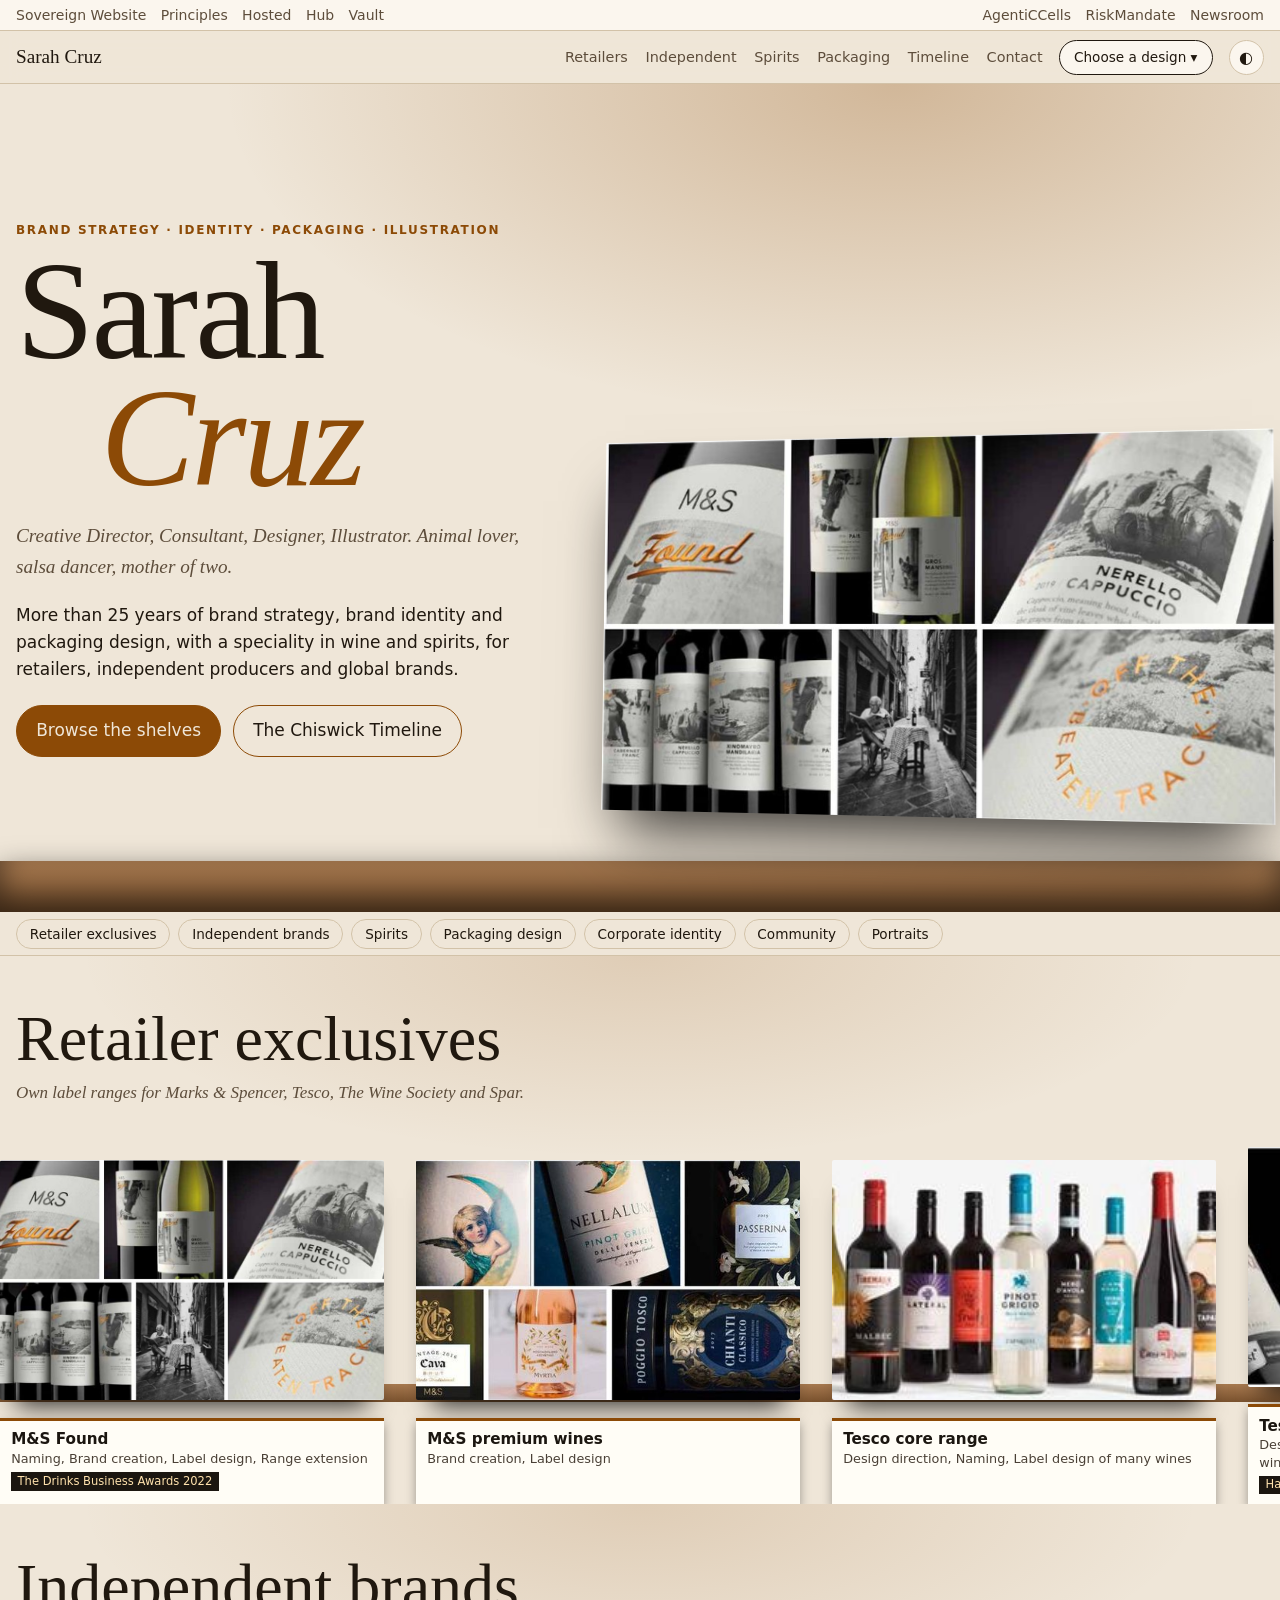
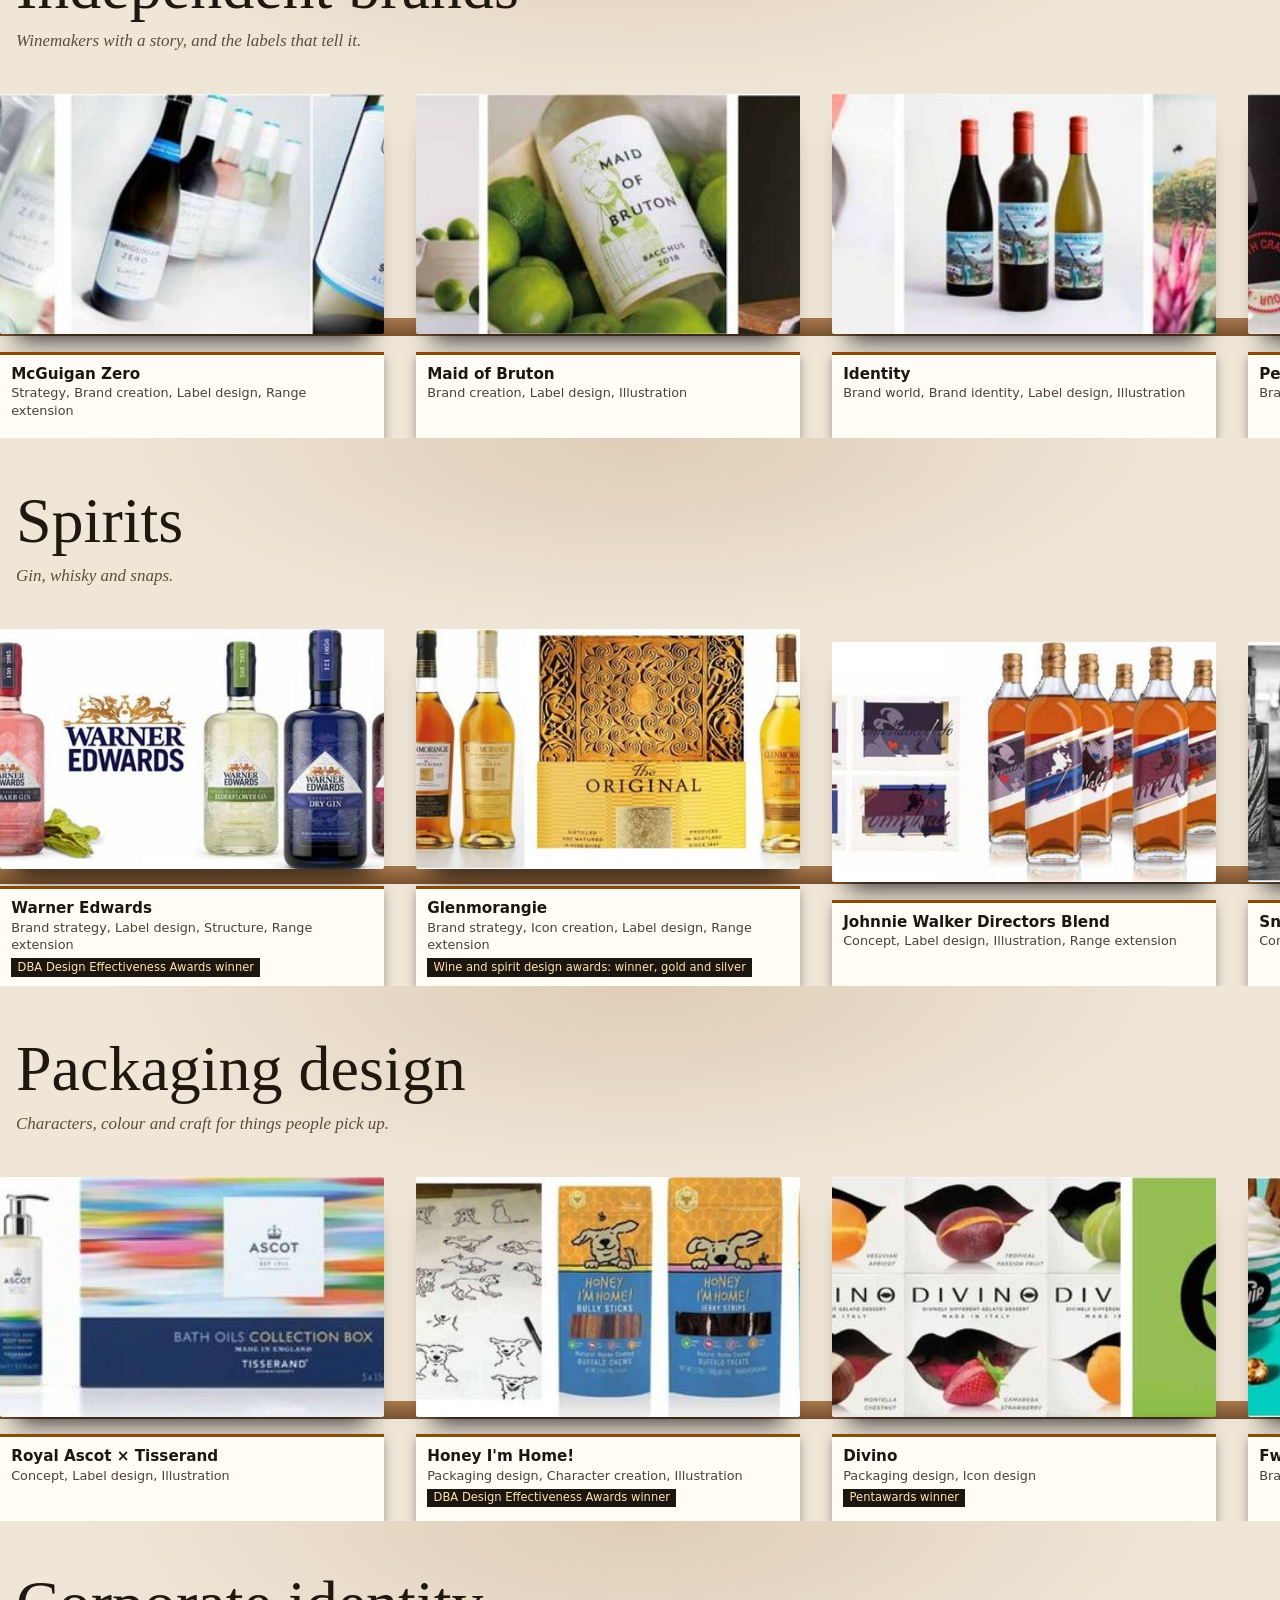
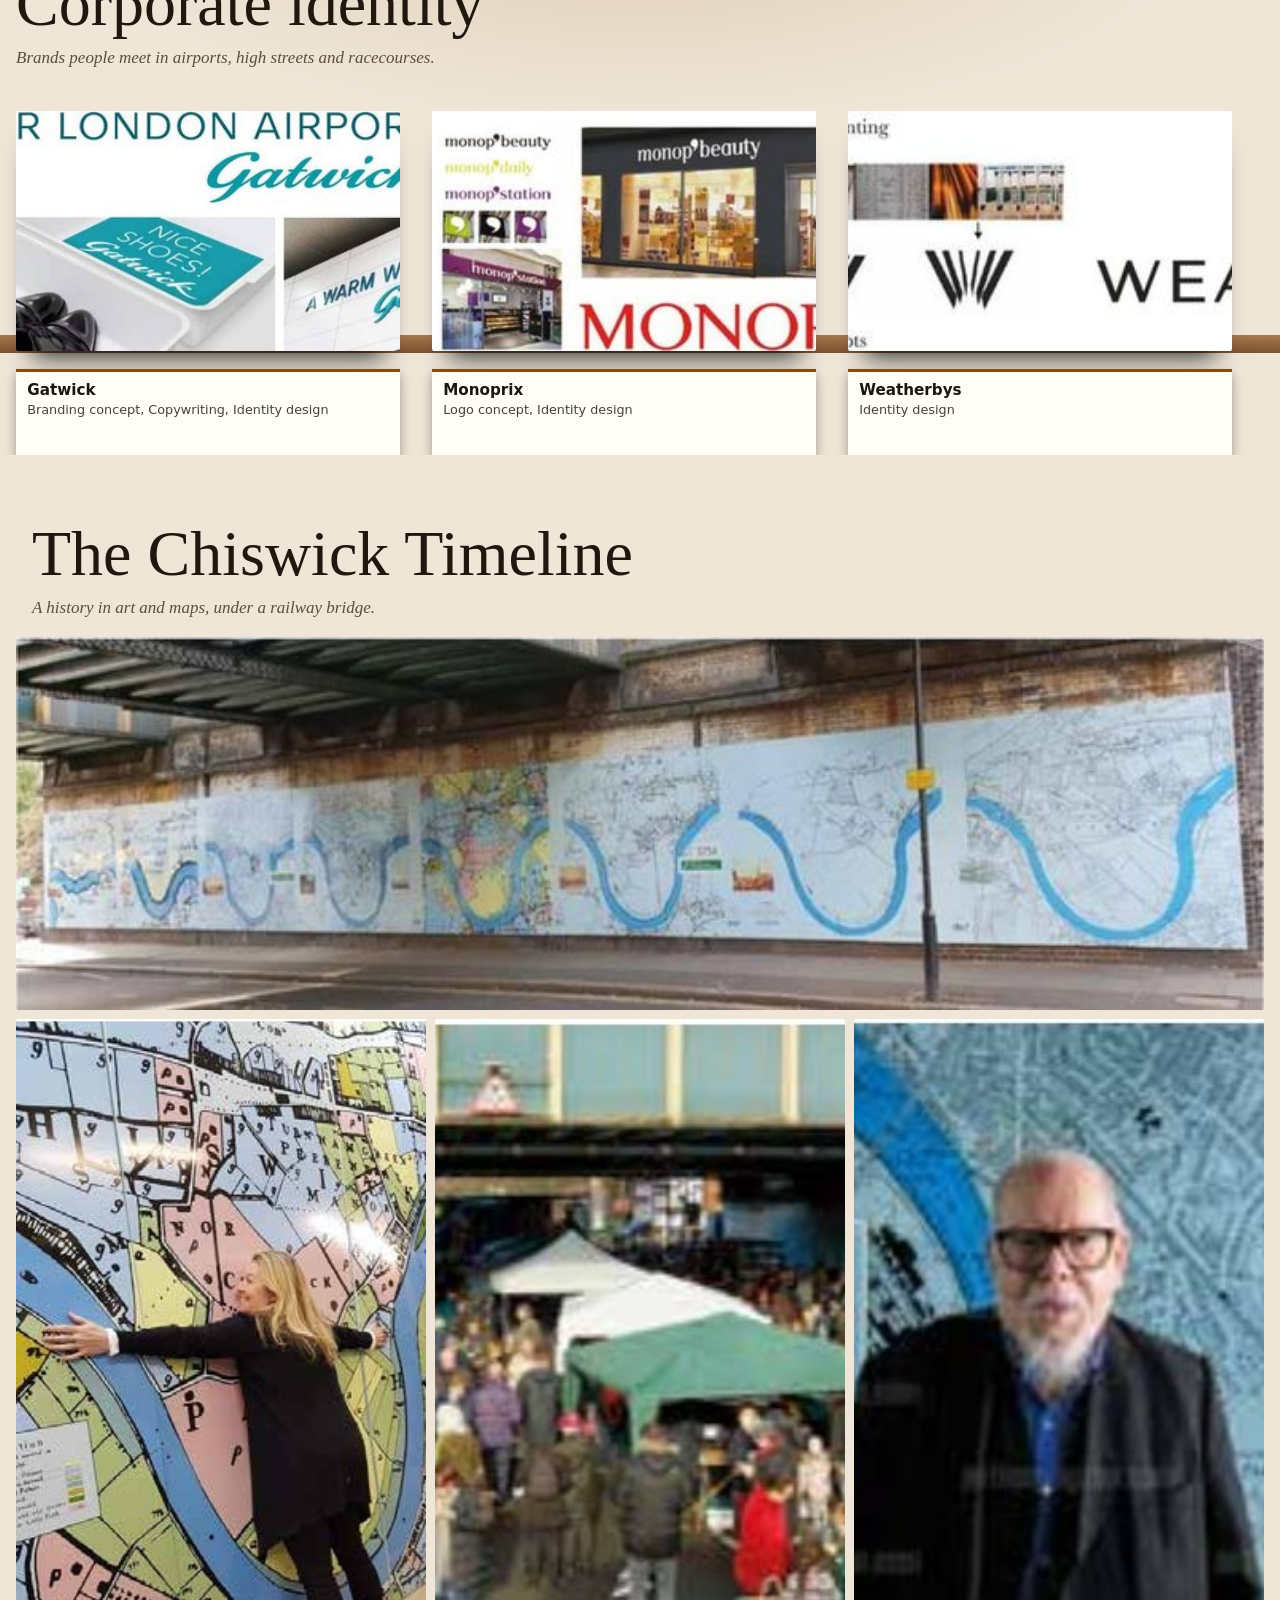
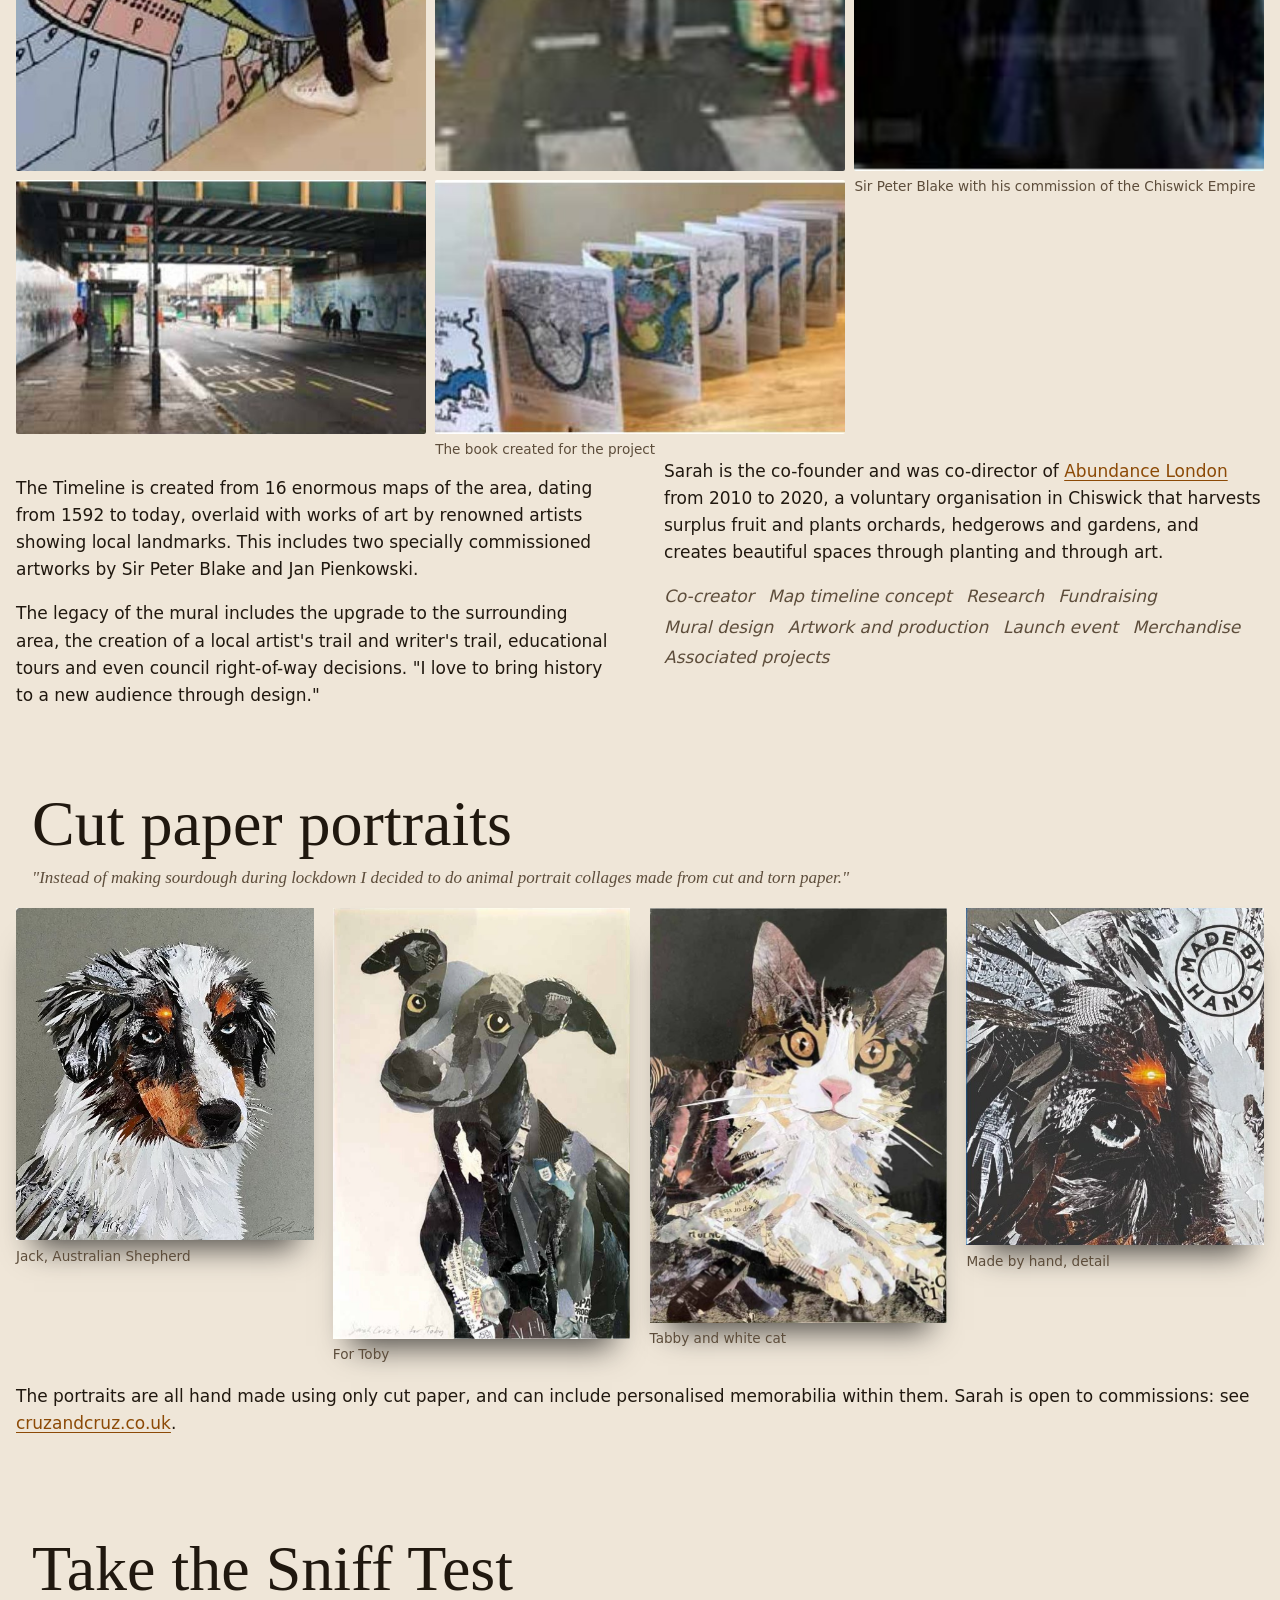
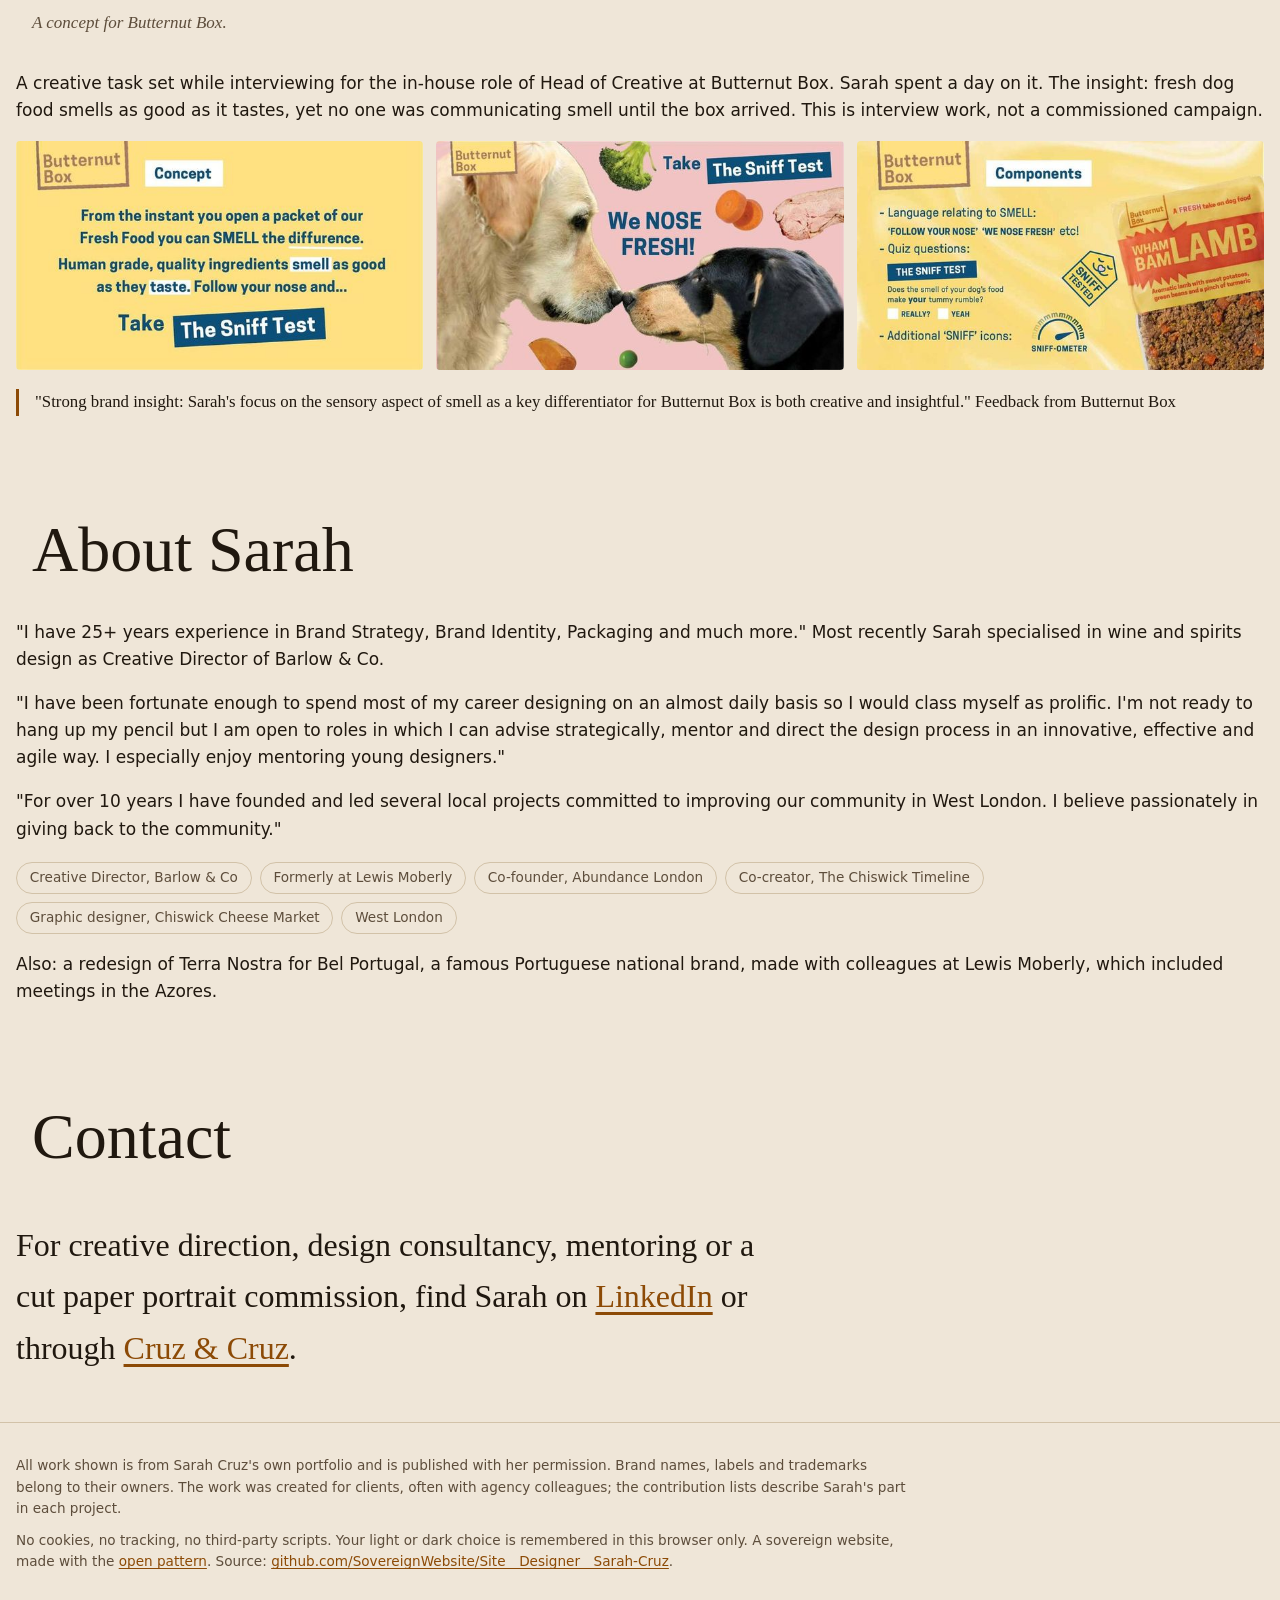
==== commit e6156508: "Rebuild the five designs as five ideas Each design now has its own structure, hero and order, built " ====
--- a/site/index.html
+++ b/site/index.html
@@ -4,416 +4,41 @@
 <meta charset="utf-8">
 <meta name="viewport" content="width=device-width, initial-scale=1">
 <title>Sarah Cruz, Creative Director and Designer</title>
-<meta name="description" content="Sarah Cruz: creative director, design consultant, designer and illustrator. 25+ years in brand strategy, brand identity and packaging, with a speciality in wine and spirits. Co-creator of the Chiswick Timeline.">
+<meta name="description" content="Sarah Cruz: creative director, design consultant, designer and illustrator. 25+ years in brand strategy, identity and packaging, with a speciality in wine and spirits. Co-creator of the Chiswick Timeline. Design: The Shelf.">
 <meta name="color-scheme" content="light dark">
 <link rel="icon" href="data:image/svg+xml,%3Csvg xmlns='http://www.w3.org/2000/svg' viewBox='0 0 64 64'%3E%3Ccircle cx='32' cy='32' r='30' fill='%23b4432c'/%3E%3Ctext x='32' y='43' font-family='Georgia,serif' font-size='30' text-anchor='middle' fill='%23fff'%3ESC%3C/text%3E%3C/svg%3E">
-<link rel="stylesheet" href="css/base.css">
-<link rel="stylesheet" href="css/d1.css">
+<link rel="stylesheet" href="css/common.css">
+<link rel="stylesheet" href="css/d2.css">
 </head>
-<body class="d1">
+<body class="d2">
 <a class="skip" href="#main">Skip to content</a>
-<nav class="family" aria-label="The Sovereign Website family">
-  <ul>
-    <li><a href="https://sovereignwebsite.ai/">Sovereign Website</a></li>
-    <li><a href="https://sovereignwebsite.org/">Principles</a></li>
-    <li><a href="https://sovereignwebsite.site/" aria-current="true">Hosted</a></li>
-    <li><a href="https://hub.sovereignwebsite.site/">Hub</a></li>
-    <li><a href="https://vault.sovereignwebsite.site/">Vault</a></li>
-    <li class="family-sep"><a href="https://agenticcells.ai/">AgentiCCells</a></li>
-    <li><a href="https://riskmandate.ai/">RiskMandate</a></li>
-    <li><a href="https://newsroom.sgit.ai/">Newsroom</a></li>
-  </ul>
-</nav>
+<nav class="family" aria-label="The Sovereign Website family"><ul>
+<li><a href="https://sovereignwebsite.ai/">Sovereign Website</a></li><li><a href="https://sovereignwebsite.org/">Principles</a></li>
+<li><a href="https://sovereignwebsite.site/" aria-current="true">Hosted</a></li><li><a href="https://hub.sovereignwebsite.site/">Hub</a></li>
+<li><a href="https://vault.sovereignwebsite.site/">Vault</a></li><li class="family-sep"><a href="https://agenticcells.ai/">AgentiCCells</a></li>
+<li><a href="https://riskmandate.ai/">RiskMandate</a></li><li><a href="https://newsroom.sgit.ai/">Newsroom</a></li></ul></nav>
+<header class="top"><div class="bar"><a class="name" href="#main">Sarah Cruz</a><nav aria-label="Sections"><ul><li><a href="#retail">Retailers</a></li><li><a href="#independent">Independent</a></li><li><a href="#spirits">Spirits</a></li><li><a href="#packaging">Packaging</a></li><li><a href="#timeline">Timeline</a></li><li><a href="#contact">Contact</a></li></ul></nav><details class="chooser"><summary>Choose a design</summary><div class="cards" role="list"><a class="card" role="listitem" href="designs/1.html"><img src="img/shots/d1.webp" alt="" width="640" height="400" loading="lazy"><strong>1. The Wine List</strong><span>Her work as a merchant&#x27;s list: by region, with tasting notes.</span></a><a class="card" role="listitem" href="designs/2.html" aria-current="page"><img src="img/shots/d2.webp" alt="" width="640" height="400" loading="lazy"><strong>2. The Shelf</strong><span>Her packs back on a lit shop shelf, each with its ticket.</span></a><a class="card" role="listitem" href="designs/3.html"><img src="img/shots/d3.webp" alt="" width="640" height="400" loading="lazy"><strong>3. Front and Back</strong><span>The page as one wine label: the front sells, the back tells.</span></a><a class="card" role="listitem" href="designs/4.html"><img src="img/shots/d4.webp" alt="" width="640" height="400" loading="lazy"><strong>4. The Timeline</strong><span>One long strip with a river through it, like the Chiswick mural.</span></a><a class="card" role="listitem" href="designs/5.html"><img src="img/shots/d5.webp" alt="" width="640" height="400" loading="lazy"><strong>5. Cut Paper</strong><span>Built in layers like her pet portraits, with the portraits first.</span></a><a class="card all" href="designs/">All designs, as a list</a></div></details><button class="theme" type="button" aria-label="Switch between light and dark" title="Light or dark. Remembered in this browser only.">&#9680;</button></div></header>
+<main id="main">
 
-<header class="top">
-  <div class="wrap">
-    <a class="name" href="#main">Sarah Cruz</a>
-    <nav aria-label="Sections">
-      <ul>
-        <li><a href="#about">About</a></li>
-        <li><a href="#packaging">Packaging</a></li>
-        <li><a href="#independent">Independent brands</a></li>
-        <li><a href="#retail">Retailers</a></li>
-        <li><a href="#spirits">Spirits</a></li>
-        <li><a href="#identity">Identity</a></li>
-        <li><a href="#timeline">Chiswick Timeline</a></li>
-        <li><a href="#portraits">Portraits</a></li>
-        <li><a href="#contact">Contact</a></li>
-      </ul>
-    </nav>
-    <details class="chooser">
-      <summary>Choose a design</summary>
-      <div class="cards" role="list"><a class="card" role="listitem" href="designs/1.html" aria-current="page"><img src="img/shots/d1.webp" alt="" width="640" height="400" loading="lazy"><strong>1. Editorial</strong><span>Pastel sections in the colours of Sarah's own portfolio.</span></a><a class="card" role="listitem" href="designs/2.html"><img src="img/shots/d2.webp" alt="" width="640" height="400" loading="lazy"><strong>2. Gallery</strong><span>The work first: full width images and quiet type.</span></a><a class="card" role="listitem" href="designs/3.html"><img src="img/shots/d3.webp" alt="" width="640" height="400" loading="lazy"><strong>3. Label</strong><span>Like a fine wine label: cream paper, centred serif and double rules.</span></a><a class="card" role="listitem" href="designs/4.html"><img src="img/shots/d4.webp" alt="" width="640" height="400" loading="lazy"><strong>4. Showcase</strong><span>Dark gallery walls with copper accents and very large type.</span></a><a class="card" role="listitem" href="designs/5.html"><img src="img/shots/d5.webp" alt="" width="640" height="400" loading="lazy"><strong>5. Cut paper</strong><span>Torn edges and pasted photographs, after Sarah's collages.</span></a></div>
-    </details>
-    <button class="theme" type="button" aria-label="Switch between light and dark" title="Light or dark. Remembered in this browser only.">&#9680;</button>
-  </div>
-</header>
+<section class="storefront">
+  <div class="glow" aria-hidden="true"></div>
+  <div class="sign"><p class="kicker">Brand strategy &middot; Identity &middot; Packaging &middot; Illustration</p>
+  <h1>Sarah <em>Cruz</em></h1><p class="roles">Creative Director, Consultant, Designer, Illustrator. Animal lover, salsa dancer, mother of two.</p><p class="lede">More than 25 years of brand strategy, brand identity and packaging design, with a speciality in wine and spirits, for retailers, independent producers and global brands.</p>
+  <p class="cta"><a href="#retail">Browse the shelves</a> <a href="#timeline">The Chiswick Timeline</a></p></div>
+  <figure class="hero-pack"><img src="img/ms-found-900.jpg" srcset="img/ms-found-600.jpg 600w, img/ms-found-900.jpg 900w, img/ms-found.jpg 1728w" sizes="(max-width:44rem) 100vw, 60vw" alt="M&amp;S Found labels: black and white photographs of places off the beaten track, with a copper script logo" width="1728" height="976" data-full="img/ms-found.jpg"></figure>
+</section>
+<nav class="aisles" aria-label="Aisles"><ul><li><a href="#retail">Retailer exclusives</a></li><li><a href="#independent">Independent brands</a></li><li><a href="#spirits">Spirits</a></li><li><a href="#packaging">Packaging design</a></li><li><a href="#identity">Corporate identity</a></li><li><a href="#timeline">Community</a></li><li><a href="#portraits">Portraits</a></li></ul></nav>
+<section class="shelf" id="retail"><div class="board"><h2>Retailer exclusives</h2><p>Own label ranges for Marks &amp; Spencer, Tesco, The Wine Society and Spar.</p></div><ul class="row" tabindex="0" aria-label="Retailer exclusives, scroll sideways"><li class="pack"><button type="button" class="open" data-title="M&amp;S Found" data-text="The M&amp;S Found range set the stage for the idea and look of wine discovery ranges in retail."><img src="img/ms-found-900.jpg" srcset="img/ms-found-600.jpg 600w, img/ms-found-900.jpg 900w, img/ms-found.jpg 1728w" sizes="(max-width:44rem) 80vw, 30vw" alt="M&amp;S Found labels: black and white photographs of places off the beaten track, with a copper script logo" width="1728" height="976" loading="lazy" data-full="img/ms-found.jpg"></button><div class="ticket"><strong>M&amp;S Found</strong><span>Naming, Brand creation, Label design, Range extension</span><span class="star">The Drinks Business Awards 2022</span></div></li><li class="pack"><button type="button" class="open" data-title="M&amp;S premium wines" data-text="M&amp;S upping the game in its premium wine offering."><img src="img/ms-premium-900.jpg" srcset="img/ms-premium-600.jpg 600w, img/ms-premium-900.jpg 900w, img/ms-premium.jpg 1800w" sizes="(max-width:44rem) 80vw, 30vw" alt="M&amp;S premium wines: Nellaluna with a cherub on a crescent moon, Passerina with orange blossom, Cava, Myrtia and Poggio Tosco Chianti" width="1800" height="939" loading="lazy" data-full="img/ms-premium.jpg"></button><div class="ticket"><strong>M&amp;S premium wines</strong><span>Brand creation, Label design</span></div></li><li class="pack"><button type="button" class="open" data-title="Tesco core range" data-text="Redeveloping Tesco&#x27;s core range of wines. Creating their new look and brand identities."><img src="img/tesco-core-900.jpg" srcset="img/tesco-core-600.jpg 600w, img/tesco-core-900.jpg 900w, img/tesco-core.jpg 1797w" sizes="(max-width:44rem) 80vw, 30vw" alt="A line of more than twenty Tesco core range wine bottles with new labels" width="1797" height="484" loading="lazy" data-full="img/tesco-core.jpg"></button><div class="ticket"><strong>Tesco core range</strong><span>Design direction, Naming, Label design of many wines</span></div></li><li class="pack"><button type="button" class="open" data-title="Tesco Finest" data-text="Tesco Finest range of 80+ wines. Telling stories of place and producer."><img src="img/tesco-finest-900.jpg" srcset="img/tesco-finest-600.jpg 600w, img/tesco-finest-900.jpg 900w, img/tesco-finest.jpg 1670w" sizes="(max-width:44rem) 80vw, 30vw" alt="Tesco Finest Chianti Classico Riserva, Sancerre and Albarino labels" width="1670" height="552" loading="lazy" data-full="img/tesco-finest.jpg"></button><div class="ticket"><strong>Tesco Finest</strong><span>Design direction, Brand identity, Label design of many wines</span><span class="star">Harpers Design Awards 2023, Silver</span></div></li><li class="pack"><button type="button" class="open" data-title="Wairau Cove" data-text="A new look for one of Tesco&#x27;s most popular wine brands."><img src="img/wairau-cove-900.jpg" srcset="img/wairau-cove-600.jpg 600w, img/wairau-cove-900.jpg 900w, img/wairau-cove.jpg 1674w" sizes="(max-width:44rem) 80vw, 30vw" alt="Wairau Cove New Zealand wines with a small bird logo, beside a glass of white wine" width="1674" height="546" loading="lazy" data-full="img/wairau-cove.jpg"></button><div class="ticket"><strong>Wairau Cove</strong><span>Brand world, Brand identity, Label design</span></div></li><li class="pack"><button type="button" class="open" data-title="The Wine Society own brand" data-text="Refreshing the Wine Society&#x27;s own brand range."><img src="img/wine-society-900.jpg" srcset="img/wine-society-600.jpg 600w, img/wine-society-900.jpg 900w, img/wine-society.jpg 1746w" sizes="(max-width:44rem) 80vw, 30vw" alt="The Wine Society&#x27;s own brand bottles with fine engraved illustrations of figures and a fish" width="1746" height="568" loading="lazy" data-full="img/wine-society.jpg"></button><div class="ticket"><strong>The Wine Society own brand</strong><span>Label design, Range extension</span><span class="star">Harpers Design Awards 2023, Best Redesign</span></div></li><li class="pack"><button type="button" class="open" data-title="The Wine Society Generation Series" data-text="Creating the Generation Series using a &#x27;Vineline&#x27; to depict The Wine Society&#x27;s 150-year history."><img src="img/generation-series-900.jpg" srcset="img/generation-series-600.jpg 600w, img/generation-series-900.jpg 900w, img/generation-series.jpg 1746w" sizes="(max-width:44rem) 80vw, 30vw" alt="The Wine Society Generation Series: collage labels of Victorian figures, a penny farthing and vines" width="1746" height="568" loading="lazy" data-full="img/generation-series.jpg"></button><div class="ticket"><strong>The Wine Society Generation Series</strong><span>Label design, Range extension, Collage illustration</span></div></li><li class="pack"><button type="button" class="open" data-title="Spar varietals" data-text="Spar&#x27;s varietal range takes inspiration from letterpress type."><img src="img/spar-900.jpg" srcset="img/spar-600.jpg 600w, img/spar-900.jpg 900w, img/spar.jpg 1754w" sizes="(max-width:44rem) 80vw, 30vw" alt="Spar varietal wines with big letterpress initials such as S, PN, M and SB, among wooden type" width="1754" height="562" loading="lazy" data-full="img/spar.jpg"></button><div class="ticket"><strong>Spar varietals</strong><span>Label design, Range extension</span></div></li></ul></section><section class="shelf" id="independent"><div class="board"><h2>Independent brands</h2><p>Winemakers with a story, and the labels that tell it.</p></div><ul class="row" tabindex="0" aria-label="Independent brands, scroll sideways"><li class="pack"><button type="button" class="open" data-title="McGuigan Zero" data-text="Proudly introducing innovation to the UK. Now the UK&#x27;s number 1 alcohol free wine."><img src="img/mcguigan-zero-900.jpg" srcset="img/mcguigan-zero-600.jpg 600w, img/mcguigan-zero-900.jpg 900w, img/mcguigan-zero.jpg 1692w" sizes="(max-width:44rem) 80vw, 30vw" alt="McGuigan Zero alcohol free wine labels with a large faint 00 behind the signature" width="1692" height="540" loading="lazy" data-full="img/mcguigan-zero.jpg"></button><div class="ticket"><strong>McGuigan Zero</strong><span>Strategy, Brand creation, Label design, Range extension</span></div></li><li class="pack"><button type="button" class="open" data-title="Maid of Bruton" data-text="Medieval Bruton, Somerset made new. By Durslade Vineyard and the people behind the art world of Hauser &amp; Wirth. Created at Barlow &amp; Co for the very first wine from Durslade Farm Vineyard. The vineyard sits on the site of an ancient Roman vine terrace where a Roman coin was found, inscribed with a woman holding a cornucopia of grapes. The label is a medieval interpretation of that maid, treading and eating grapes with a mischievous look in her eye."><img src="img/maid-of-bruton-900.jpg" srcset="img/maid-of-bruton-600.jpg 600w, img/maid-of-bruton-900.jpg 900w, img/maid-of-bruton.jpg 1800w" sizes="(max-width:44rem) 80vw, 30vw" alt="Maid of Bruton Bacchus bottles with a green line drawing of a medieval maid treading grapes, among limes" width="1800" height="586" loading="lazy" data-full="img/maid-of-bruton.jpg"></button><div class="ticket"><strong>Maid of Bruton</strong><span>Brand creation, Label design, Illustration</span></div></li><li class="pack"><button type="button" class="open" data-title="Identity" data-text="Bringing to life the embodiment of a South African winery through illustration and augmented reality."><img src="img/identity-900.jpg" srcset="img/identity-600.jpg 600w, img/identity-900.jpg 900w, img/identity.jpg 1694w" sizes="(max-width:44rem) 80vw, 30vw" alt="Identity wine labels with a busy illustrated South African landscape, and an owl from the augmented reality animation" width="1694" height="550" loading="lazy" data-full="img/identity.jpg"></button><div class="ticket"><strong>Identity</strong><span>Brand world, Brand identity, Label design, Illustration</span></div></li><li class="pack"><button type="button" class="open" data-title="PepperBox" data-text="Creating a brand that is all about being the perfect partner for great food."><img src="img/pepperbox-900.jpg" srcset="img/pepperbox-600.jpg 600w, img/pepperbox-900.jpg 900w, img/pepperbox.jpg 1690w" sizes="(max-width:44rem) 80vw, 30vw" alt="PepperBox Shiraz with an embossed pepper grinder seal, and peppercorns spilling from a spoon" width="1690" height="566" loading="lazy" data-full="img/pepperbox.jpg"></button><div class="ticket"><strong>PepperBox</strong><span>Brand creation, Label design, Illustration</span></div></li><li class="pack"><button type="button" class="open" data-title="Vina Laguna" data-text="Successfully bringing Croatian wine to the UK with great style and storytelling."><img src="img/vina-laguna-900.jpg" srcset="img/vina-laguna-600.jpg 600w, img/vina-laguna-900.jpg 900w, img/vina-laguna.jpg 1180w" sizes="(max-width:44rem) 80vw, 30vw" alt="Vina Laguna Croatian wine bottles with silver and gold angel illustrations" width="1180" height="900" loading="lazy" data-full="img/vina-laguna.jpg"></button><div class="ticket"><strong>Vina Laguna</strong><span>Brand creation, Label design, Illustration, Tiering</span><span class="star">DBA Design Effectiveness Awards winner</span></div></li><li class="pack"><button type="button" class="open" data-title="Ashdown" data-text="Showing the world the beauty of English winemaking next to the Ashdown Forest."><img src="img/ashdown-900.jpg" srcset="img/ashdown-600.jpg 600w, img/ashdown-900.jpg 900w, img/ashdown.jpg 1684w" sizes="(max-width:44rem) 80vw, 30vw" alt="Ashdown English wine bottles in autumn leaves, each label framed by a wreath of branches" width="1684" height="644" loading="lazy" data-full="img/ashdown.jpg"></button><div class="ticket"><strong>Ashdown</strong><span>Brand creation, Label design, Illustration</span></div></li><li class="pack"><button type="button" class="open" data-title="Pol Roger canned wine" data-text="Champagne house Pol Roger makes a bold venture into UK canned wines."><img src="img/pol-roger-igo-900.jpg" srcset="img/pol-roger-igo-600.jpg 600w, img/pol-roger-igo-900.jpg 900w, img/pol-roger-igo.jpg 1676w" sizes="(max-width:44rem) 80vw, 30vw" alt="Pink and grey Organic Rose cans with a handwritten signature, on a pink background" width="1676" height="552" loading="lazy" data-full="img/pol-roger-igo.jpg"></button><div class="ticket"><strong>Pol Roger canned wine</strong><span>Naming, Brand creation, Packaging design</span></div></li><li class="pack"><button type="button" class="open" data-title="Genetie" data-text="Blending history and modernity in Burgundy."><img src="img/genetie-900.jpg" srcset="img/genetie-600.jpg 600w, img/genetie-900.jpg 900w, img/genetie.jpg 1800w" sizes="(max-width:44rem) 80vw, 30vw" alt="Genetie Burgundy: carved stone lettering, a hanging wooden sign with a half red moon, and the finished label" width="1800" height="452" loading="lazy" data-full="img/genetie.jpg"></button><div class="ticket"><strong>Genetie</strong><span>Brand world, Brand identity, Label design, Illustration</span></div></li><li class="pack"><button type="button" class="open" data-title="Valdivieso" data-text="Historic Chilean wine brand gets a refresh."><img src="img/valdivieso-900.jpg" srcset="img/valdivieso-600.jpg 600w, img/valdivieso-900.jpg 900w, img/valdivieso.jpg 1800w" sizes="(max-width:44rem) 80vw, 30vw" alt="Valdivieso Chardonnay label with a vine engraving, the V crest, and dark premium bottles" width="1800" height="584" loading="lazy" data-full="img/valdivieso.jpg"></button><div class="ticket"><strong>Valdivieso</strong><span>Label design, Range extension, Tiering</span></div></li><li class="pack"><button type="button" class="open" data-title="And many more" data-text="Here are some other lovely wine labels I have had the pleasure and privilege to design."><img src="img/labels-900.jpg" srcset="img/labels-600.jpg 600w, img/labels-900.jpg 900w, img/labels.jpg 1800w" sizes="(max-width:44rem) 80vw, 30vw" alt="A grid of fifteen wine labels including Love Struck, Mantlepiece, Comuna, Ruchette Doree, Mind Maze, Ancora, Elegance, Ixia, Chablis, Picpoul de Pinet and Balliamo" width="1800" height="1074" loading="lazy" data-full="img/labels.jpg"></button><div class="ticket"><strong>And many more</strong><span></span></div></li></ul></section><section class="shelf" id="spirits"><div class="board"><h2>Spirits</h2><p>Gin, whisky and snaps.</p></div><ul class="row" tabindex="0" aria-label="Spirits, scroll sideways"><li class="pack"><button type="button" class="open" data-title="Warner Edwards" data-text="Rebranding of Warner Edwards led to triple digit growth."><img src="img/warner-edwards-900.jpg" srcset="img/warner-edwards-600.jpg 600w, img/warner-edwards-900.jpg 900w, img/warner-edwards.jpg 1719w" sizes="(max-width:44rem) 80vw, 30vw" alt="Warner Edwards gin bottles in pink, pale green, deep blue and plum, with the gold griffin logo" width="1719" height="773" loading="lazy" data-full="img/warner-edwards.jpg"></button><div class="ticket"><strong>Warner Edwards</strong><span>Brand strategy, Label design, Structure, Range extension</span><span class="star">DBA Design Effectiveness Awards winner</span></div></li><li class="pack"><button type="button" class="open" data-title="Glenmorangie" data-text="Radical repositioning of a niche scotch whisky into an LVMH luxury brand."><img src="img/glenmorangie-900.jpg" srcset="img/glenmorangie-600.jpg 600w, img/glenmorangie-900.jpg 900w, img/glenmorangie.jpg 1798w" sizes="(max-width:44rem) 80vw, 30vw" alt="Glenmorangie bottles, a carved Celtic knotwork panel, and The Original bottle and box in gold" width="1798" height="790" loading="lazy" data-full="img/glenmorangie.jpg"></button><div class="ticket"><strong>Glenmorangie</strong><span>Brand strategy, Icon creation, Label design, Range extension</span><span class="star">Wine and spirit design awards: winner, gold and silver</span></div></li><li class="pack"><button type="button" class="open" data-title="Johnnie Walker Directors Blend" data-text="Limited edition numbered screenprints for Johnnie Walker&#x27;s exclusive Directors Blend."><img src="img/johnnie-walker-900.jpg" srcset="img/johnnie-walker-600.jpg 600w, img/johnnie-walker-900.jpg 900w, img/johnnie-walker.jpg 1764w" sizes="(max-width:44rem) 80vw, 30vw" alt="Johnnie Walker Directors Blend bottles with screenprinted labels of the striding man in purple, blue and red" width="1764" height="762" loading="lazy" data-full="img/johnnie-walker.jpg"></button><div class="ticket"><strong>Johnnie Walker Directors Blend</strong><span>Concept, Label design, Illustration, Range extension</span></div></li><li class="pack"><button type="button" class="open" data-title="Snaps &amp; Rye" data-text="Snaps &amp; Rye introduce interesting flavoured snaps liqueur to the UK."><img src="img/snaps-rye-900.jpg" srcset="img/snaps-rye-600.jpg 600w, img/snaps-rye-900.jpg 900w, img/snaps-rye.jpg 1580w" sizes="(max-width:44rem) 80vw, 30vw" alt="Snaps and Rye bottles, one with a papercut label of a snowy village on orange" width="1580" height="708" loading="lazy" data-full="img/snaps-rye.jpg"></button><div class="ticket"><strong>Snaps &amp; Rye</strong><span>Concept, Label design</span></div></li></ul></section><section class="shelf" id="packaging"><div class="board"><h2>Packaging design</h2><p>Characters, colour and craft for things people pick up.</p></div><ul class="row" tabindex="0" aria-label="Packaging design, scroll sideways"><li class="pack"><button type="button" class="open" data-title="Royal Ascot × Tisserand" data-text="Limited edition range for Royal Ascot inspired by the colourful racing silks as the horses flash by."><img src="img/ascot-900.jpg" srcset="img/ascot-600.jpg 600w, img/ascot-900.jpg 900w, img/ascot.jpg 1769w" sizes="(max-width:44rem) 80vw, 30vw" alt="Royal Ascot bath and body range by Tisserand in navy boxes banded with blurred rainbow racing-silk stripes" width="1769" height="489" loading="lazy" data-full="img/ascot.jpg"></button><div class="ticket"><strong>Royal Ascot × Tisserand</strong><span>Concept, Label design, Illustration</span></div></li><li class="pack"><button type="button" class="open" data-title="Honey I&#x27;m Home!" data-text="Celebrating our love of dogs by bringing Honey the Dog to life."><img src="img/honey-900.jpg" srcset="img/honey-600.jpg 600w, img/honey-900.jpg 900w, img/honey.jpg 1769w" sizes="(max-width:44rem) 80vw, 30vw" alt="Sketches of a scruffy cartoon dog beside Honey I&#x27;m Home dog treat packs in blue and honeycomb yellow" width="1769" height="599" loading="lazy" data-full="img/honey.jpg"></button><div class="ticket"><strong>Honey I&#x27;m Home!</strong><span>Packaging design, Character creation, Illustration</span><span class="star">DBA Design Effectiveness Awards winner</span></div></li><li class="pack"><button type="button" class="open" data-title="Divino" data-text="Divinely different Italian gelato dessert comes to the UK."><img src="img/divino-900.jpg" srcset="img/divino-600.jpg 600w, img/divino-900.jpg 900w, img/divino.jpg 1684w" sizes="(max-width:44rem) 80vw, 30vw" alt="Divino gelato packs with fruit set between pairs of lips, and the lips icon on green" width="1684" height="584" loading="lazy" data-full="img/divino.jpg"></button><div class="ticket"><strong>Divino</strong><span>Packaging design, Icon design</span><span class="star">Pentawards winner</span></div></li><li class="pack"><button type="button" class="open" data-title="Fwip" data-text="Bringing to life a new brand of mini ice cream parlour machines."><img src="img/fwip-900.jpg" srcset="img/fwip-600.jpg 600w, img/fwip-900.jpg 900w, img/fwip.jpg 1710w" sizes="(max-width:44rem) 80vw, 30vw" alt="Fwip ice cream tubs in teal stripes, a tray of three flavours, and the Fwip machine" width="1710" height="568" loading="lazy" data-full="img/fwip.jpg"></button><div class="ticket"><strong>Fwip</strong><span>Brand naming, Logo design, Brand identity, Packaging</span></div></li><li class="pack"><button type="button" class="open" data-title="Trust Water for The Drinks Trust" data-text="The Drinks Trust is a charity dedicated to the drinks and hospitality workforce. Our water brand supported their work."><img src="img/trust-water-900.jpg" srcset="img/trust-water-600.jpg 600w, img/trust-water-900.jpg 900w, img/trust-water.jpg 1556w" sizes="(max-width:44rem) 80vw, 30vw" alt="Black and white aluminium Trust Water bottles with a ripple pattern and the line Create positive ripples" width="1556" height="569" loading="lazy" data-full="img/trust-water.jpg"></button><div class="ticket"><strong>Trust Water for The Drinks Trust</strong><span>Label design, Illustration</span></div></li><li class="pack"><button type="button" class="open" data-title="Superdrug B." data-text="Re-styling Superdrug&#x27;s range of cosmetics."><img src="img/b-superdrug-900.jpg" srcset="img/b-superdrug-600.jpg 600w, img/b-superdrug-900.jpg 900w, img/b-superdrug.jpg 1712w" sizes="(max-width:44rem) 80vw, 30vw" alt="Superdrug B. cosmetics in black packaging arranged in a starburst" width="1712" height="560" loading="lazy" data-full="img/b-superdrug.jpg"></button><div class="ticket"><strong>Superdrug B.</strong><span>Packaging design</span></div></li></ul></section><section class="shelf" id="identity"><div class="board"><h2>Corporate identity</h2><p>Brands people meet in airports, high streets and racecourses.</p></div><ul class="row" tabindex="0" aria-label="Corporate identity, scroll sideways"><li class="pack"><button type="button" class="open" data-title="Gatwick" data-text="Engaging narrative and informal logo was designed to connect to passengers on a personal level."><img src="img/gatwick-900.jpg" srcset="img/gatwick-600.jpg 600w, img/gatwick-900.jpg 900w, img/gatwick.jpg 1672w" sizes="(max-width:44rem) 80vw, 30vw" alt="Gatwick script logo with the line Your London Airport, on a shopping bag, a security tray reading Nice shoes, and a wall reading A warm welcome" width="1672" height="587" loading="lazy" data-full="img/gatwick.jpg"></button><div class="ticket"><strong>Gatwick</strong><span>Branding concept, Copywriting, Identity design</span></div></li><li class="pack"><button type="button" class="open" data-title="Monoprix" data-text="Beloved French retailer gets a refresh and a new engaging icon."><img src="img/monoprix-900.jpg" srcset="img/monoprix-600.jpg 600w, img/monoprix-900.jpg 900w, img/monoprix.jpg 1800w" sizes="(max-width:44rem) 80vw, 30vw" alt="Monoprix and Monop&#x27; shopfronts with the red speech mark icon and a bubble saying bonjour" width="1800" height="481" loading="lazy" data-full="img/monoprix.jpg"></button><div class="ticket"><strong>Monoprix</strong><span>Logo concept, Identity design</span></div></li><li class="pack"><button type="button" class="open" data-title="Weatherbys" data-text="Redesigning a 250 year old company at the heart of British horse racing. The previous logo was based on a Stubbs oil painting."><img src="img/weatherbys-900.jpg" srcset="img/weatherbys-600.jpg 600w, img/weatherbys-900.jpg 900w, img/weatherbys.jpg 1724w" sizes="(max-width:44rem) 80vw, 30vw" alt="Weatherbys logo development from a Stubbs painting through concepts to the final green tree mark" width="1724" height="380" loading="lazy" data-full="img/weatherbys.jpg"></button><div class="ticket"><strong>Weatherbys</strong><span>Identity design</span></div></li></ul></section>
+<section class="counter" id="timeline"><div class="board"><h2>The Chiswick Timeline</h2><p>A history in art and maps, under a railway bridge.</p></div>
+  <div class="tl-grid"><figure class="tl-mural"><img src="img/timeline-mural-900.jpg" srcset="img/timeline-mural-600.jpg 600w, img/timeline-mural-900.jpg 900w, img/timeline-mural.jpg 1458w" sizes="(max-width:44rem) 100vw, 40vw" alt="The full length of the Chiswick Timeline mural under a railway bridge, with the blue river Thames winding across every map" width="1458" height="436" loading="lazy" data-full="img/timeline-mural.jpg"></figure><figure class="tl-hug"><img src="img/timeline-hug.jpg" alt="Sarah Cruz stretching her arms wide to hug a section of the mural map" width="534" height="944" loading="lazy" data-full="img/timeline-hug.jpg"><figcaption>Giving the mural some love</figcaption></figure><figure class="tl-launch"><img src="img/timeline-launch.jpg" alt="A large crowd gathered under the bridge on launch day" width="800" height="402" loading="lazy" data-full="img/timeline-launch.jpg"><figcaption>Launch day</figcaption></figure><figure class="tl-blake"><img src="img/timeline-blake.jpg" alt="Sir Peter Blake standing in front of his artwork of the Chiswick Empire on the mural" width="566" height="366" loading="lazy" data-full="img/timeline-blake.jpg"><figcaption>Sir Peter Blake with his commission of the Chiswick Empire</figcaption></figure><figure class="tl-street"><img src="img/timeline-street.jpg" alt="The mural lining the pavement beneath the bridge, beside a bus stop" width="720" height="358" loading="lazy" data-full="img/timeline-street.jpg"></figure><figure class="tl-book"><img src="img/timeline-book.jpg" alt="The concertina book made for the project, standing open" width="522" height="288" loading="lazy" data-full="img/timeline-book.jpg"><figcaption>The book created for the project</figcaption></figure></div>
+  <div class="cols"><p>The Timeline is created from 16 enormous maps of the area, dating from 1592 to today, overlaid with works of art by renowned artists showing local landmarks. This includes two specially commissioned artworks by Sir Peter Blake and Jan Pienkowski.</p><p>The legacy of the mural includes the upgrade to the surrounding area, the creation of a local artist's trail and writer's trail, educational tours and even council right-of-way decisions. "I love to bring history to a new audience through design."</p><p>Sarah is the co-founder and was co-director of <a href="https://abundancelondon.com/">Abundance London</a> from 2010 to 2020, a voluntary organisation in Chiswick that harvests surplus fruit and plants orchards, hedgerows and gardens, and creates beautiful spaces through planting and through art.</p><ul class="contrib"><li>Co-creator</li><li>Map timeline concept</li><li>Research</li><li>Fundraising</li><li>Mural design</li><li>Artwork and production</li><li>Launch event</li><li>Merchandise</li><li>Associated projects</li></ul></div></section>
+<section class="counter" id="portraits"><div class="board"><h2>Cut paper portraits</h2><p>&quot;Instead of making sourdough during lockdown I decided to do animal portrait collages made from cut and torn paper.&quot;</p></div><div class="ptr"><figure><img src="img/jack.jpg" alt="Cut paper portrait of Jack, an Australian Shepherd with black, white and copper markings and pale blue eyes" width="472" height="528" loading="lazy" data-full="img/jack.jpg"><figcaption>Jack, Australian Shepherd</figcaption></figure><figure><img src="img/toby.jpg" alt="Cut paper portrait of a grey lurcher, made from torn printed papers, signed for Toby" width="964" height="1396" loading="lazy" data-full="img/toby.jpg"><figcaption>For Toby</figcaption></figure><figure><img src="img/cat-900.jpg" srcset="img/cat-600.jpg 600w, img/cat-900.jpg 900w, img/cat.jpg 1020w" sizes="(max-width:44rem) 50vw, 25vw" alt="Cut paper portrait of a tabby and white cat with amber eyes and long paper whiskers, on black" width="1020" height="1422" loading="lazy" data-full="img/cat.jpg"><figcaption>Tabby and white cat</figcaption></figure><figure><img src="img/jack-detail.jpg" alt="Close up of Jack&#x27;s eye, showing layers of printed paper, with a Made by hand stamp" width="465" height="528" loading="lazy" data-full="img/jack-detail.jpg"><figcaption>Made by hand, detail</figcaption></figure></div><p class="note">The portraits are all hand made using only cut paper, and can include personalised memorabilia within them. Sarah is open to commissions: see <a href="https://cruzandcruz.co.uk">cruzandcruz.co.uk</a>.</p></section>
+<section class="counter" id="concept"><div class="board"><h2>Take the Sniff Test</h2><p>A concept for Butternut Box.</p></div><p class="note">A creative task set while interviewing for the in-house role of Head of Creative at Butternut Box. Sarah spent a day on it. The insight: fresh dog food smells as good as it tastes, yet no one was communicating smell until the box arrived. This is interview work, not a commissioned campaign.</p><div class="deck"><figure><img src="img/butternut-08-900.jpg" srcset="img/butternut-08-600.jpg 600w, img/butternut-08-900.jpg 900w, img/butternut-08.jpg 1400w" sizes="(max-width:44rem) 100vw, 33vw" alt="Concept slide: From the instant you open a packet you can smell the difference. Take the Sniff Test" width="1400" height="787" loading="lazy" data-full="img/butternut-08.jpg"></figure><figure><img src="img/butternut-11-900.jpg" srcset="img/butternut-11-600.jpg 600w, img/butternut-11-900.jpg 900w, img/butternut-11.jpg 1400w" sizes="(max-width:44rem) 100vw, 33vw" alt="Two dogs nose to nose surrounded by vegetables, with the line We NOSE fresh" width="1400" height="787" loading="lazy" data-full="img/butternut-11.jpg"></figure><figure><img src="img/butternut-13-900.jpg" srcset="img/butternut-13-600.jpg 600w, img/butternut-13-900.jpg 900w, img/butternut-13.jpg 1400w" sizes="(max-width:44rem) 100vw, 33vw" alt="Components: smell language, a Sniff Test quiz, a Sniff Tested badge and a Sniff-ometer" width="1400" height="787" loading="lazy" data-full="img/butternut-13.jpg"></figure></div><blockquote>&quot;Strong brand insight: Sarah&#x27;s focus on the sensory aspect of smell as a key differentiator for Butternut Box is both creative and insightful.&quot; Feedback from Butternut Box</blockquote></section>
+<section class="counter" id="about"><div class="board"><h2>About Sarah</h2></div><div class="about"><p>"I have 25+ years experience in Brand Strategy, Brand Identity, Packaging and much more." Most recently Sarah specialised in wine and spirits design as Creative Director of Barlow &amp; Co.</p><p>"I have been fortunate enough to spend most of my career designing on an almost daily basis so I would class myself as prolific. I'm not ready to hang up my pencil but I am open to roles in which I can advise strategically, mentor and direct the design process in an innovative, effective and agile way. I especially enjoy mentoring young designers."</p><p>"For over 10 years I have founded and led several local projects committed to improving our community in West London. I believe passionately in giving back to the community."</p><ul class="facts"><li>Creative Director, Barlow &amp; Co</li><li>Formerly at Lewis Moberly</li><li>Co-founder, Abundance London</li><li>Co-creator, The Chiswick Timeline</li><li>Graphic designer, Chiswick Cheese Market</li><li>West London</li></ul></div><p class="note">Also: a redesign of Terra Nostra for Bel Portugal, a famous Portuguese national brand, made with colleagues at Lewis Moberly, which included meetings in the Azores.</p></section>
+<section class="counter" id="contact"><div class="board"><h2>Contact</h2></div><p class="big">For creative direction, design consultancy, mentoring or a cut paper portrait commission, find Sarah on <a href="https://www.linkedin.com/in/sarah-cruz-designer">LinkedIn</a> or through <a href="https://cruzandcruz.co.uk">Cruz &amp; Cruz</a>.</p></section>
+</main>
+<footer class="foot"><div class="in"><p>All work shown is from Sarah Cruz's own portfolio and is published with her permission. Brand names, labels and trademarks belong to their owners. The work was created for clients, often with agency colleagues; the contribution lists describe Sarah's part in each project.</p><p>No cookies, no tracking, no third-party scripts. Your light or dark choice is remembered in this browser only. A sovereign website, made with the <a href="https://sovereignwebsite.org/">open pattern</a>. Source: <a href="https://github.com/SovereignWebsite/Site__Designer__Sarah-Cruz">github.com/SovereignWebsite/Site__Designer__Sarah-Cruz</a>.</p></div></footer><dialog id="lb" aria-label="Image viewer"><form method="dialog"><button aria-label="Close">&times;</button></form><img alt=""><p></p></dialog>
+<script src="js/site.js" defer></script>
 
-<main id="main">
-<section class="hero">
-  <div class="wrap grid">
-    <div>
-      <div class="eyebrow">Brand strategy &middot; Identity &middot; Packaging &middot; Illustration</div>
-      <h1>Sarah Cruz</h1>
-      <p class="roles">Creative Director, Consultant, Designer, Illustrator. Animal lover, salsa dancer, mother of two.</p>
-      <p class="lede">More than 25 years of brand strategy, brand identity and packaging design, with a speciality in wine and spirits, for retailers, independent producers and global brands.</p>
-      <div class="cta">
-        <a class="btn primary" href="#packaging">See the work</a>
-        <a class="btn" href="#timeline">The Chiswick Timeline</a>
-        <a class="btn" href="#contact">Get in touch</a>
-      </div>
-    </div>
-    <div class="hero-art">
-      <figure><img src="img/ms-found-900.jpg" srcset="img/ms-found-600.jpg 600w, img/ms-found-900.jpg 900w, img/ms-found.jpg 1728w" sizes="(max-width:44rem) 50vw, 25vw" alt="M&amp;S Found wine labels with black and white travel photographs and a copper script logo" width="1728" height="976" fetchpriority="high"></figure>
-      <figure><img src="img/jack.jpg" alt="Cut paper portrait of Jack, an Australian Shepherd with one blue eye" width="472" height="528"><figcaption>Jack, in cut paper</figcaption></figure>
-    </div>
-  </div>
-</section>
-
-<section class="about" id="about">
-  <div class="wrap grid">
-    <img src="img/sarah.jpg" alt="Sarah Cruz smiling, with a puppy" width="444" height="424" loading="lazy">
-    <div>
-      <div class="eyebrow">About</div>
-      <h2>Prolific, strategic, and still drawing every day.</h2>
-      <p>"I have 25+ years experience in Brand Strategy, Brand Identity, Packaging and much more." Most recently Sarah specialised in wine and spirits design as Creative Director of Barlow &amp; Co.</p>
-      <p>"I have been fortunate enough to spend most of my career designing on an almost daily basis so I would class myself as prolific. I'm not ready to hang up my pencil but I am open to roles in which I can advise strategically, mentor and direct the design process in an innovative, effective and agile way. I especially enjoy mentoring young designers."</p>
-      <p>"For over 10 years I have founded and led several local projects committed to improving our community in West London. I believe passionately in giving back to the community."</p>
-      <ul class="facts">
-        <li>Creative Director, Barlow &amp; Co</li>
-        <li>Formerly at Lewis Moberly</li>
-        <li>Co-founder, Abundance London</li>
-        <li>Co-creator, The Chiswick Timeline</li>
-        <li>Based in West London</li>
-      </ul>
-    </div>
-  </div>
-</section>
-
-<section class="section t-cream" id="packaging">
-  <div class="wrap">
-    <div class="head"><h2>Packaging design</h2><p>Characters, colour and craft for things people pick up.</p></div>
-
-    <article class="project">
-      <figure class="media"><button type="button"><img src="img/ascot-900.jpg" srcset="img/ascot-600.jpg 600w, img/ascot-900.jpg 900w, img/ascot.jpg 1769w" sizes="(max-width:44rem) 100vw, 66vw" alt="Royal Ascot bath and body range by Tisserand in navy boxes banded with blurred rainbow racing-silk stripes" width="1769" height="489" loading="lazy"></button></figure>
-      <div><h3>Royal Ascot &times; Tisserand</h3><p>Limited edition range for Royal Ascot inspired by the colourful racing silks as the horses flash by.</p>
-        <ul class="contrib"><li>Concept</li><li>Label design</li><li>Illustration</li></ul></div>
-    </article>
-
-    <article class="project">
-      <figure class="media"><button type="button"><img src="img/honey-900.jpg" srcset="img/honey-600.jpg 600w, img/honey-900.jpg 900w, img/honey.jpg 1769w" sizes="(max-width:44rem) 100vw, 66vw" alt="Sketches of a scruffy cartoon dog beside Honey I'm Home dog treat packs in blue and honeycomb yellow" width="1769" height="599" loading="lazy"></button></figure>
-      <div><h3>Honey I'm Home!</h3><p>Celebrating our love of dogs by bringing Honey the Dog to life.</p>
-        <ul class="contrib"><li>Packaging design</li><li>Character creation</li><li>Illustration</li></ul>
-        <span class="award">DBA Design Effectiveness Awards winner</span></div>
-    </article>
-
-    <article class="project">
-      <figure class="media"><button type="button"><img src="img/divino-900.jpg" srcset="img/divino-600.jpg 600w, img/divino-900.jpg 900w, img/divino.jpg 1684w" sizes="(max-width:44rem) 100vw, 66vw" alt="Divino gelato packs with fruit set between pairs of lips, and the lips icon on green" width="1684" height="584" loading="lazy"></button></figure>
-      <div><h3>Divino</h3><p>Divinely different Italian gelato dessert comes to the UK.</p>
-        <ul class="contrib"><li>Packaging design</li><li>Icon design</li></ul>
-        <span class="award">Pentawards winner</span></div>
-    </article>
-
-    <article class="project">
-      <figure class="media"><button type="button"><img src="img/fwip-900.jpg" srcset="img/fwip-600.jpg 600w, img/fwip-900.jpg 900w, img/fwip.jpg 1710w" sizes="(max-width:44rem) 100vw, 66vw" alt="Fwip ice cream tubs in teal stripes, a tray of three flavours, and the Fwip machine" width="1710" height="568" loading="lazy"></button></figure>
-      <div><h3>Fwip</h3><p>Bringing to life a new brand of mini ice cream parlour machines.</p>
-        <ul class="contrib"><li>Brand naming</li><li>Logo design</li><li>Brand identity</li><li>Packaging</li></ul></div>
-    </article>
-
-    <article class="project">
-      <figure class="media"><button type="button"><img src="img/trust-water-900.jpg" srcset="img/trust-water-600.jpg 600w, img/trust-water-900.jpg 900w, img/trust-water.jpg 1556w" sizes="(max-width:44rem) 100vw, 66vw" alt="Black and white aluminium Trust Water bottles with a ripple pattern and the line Create positive ripples" width="1556" height="569" loading="lazy"></button></figure>
-      <div><h3>Trust Water for The Drinks Trust</h3><p>The Drinks Trust is a charity dedicated to the drinks and hospitality workforce. Our water brand supported their work.</p>
-        <ul class="contrib"><li>Label design</li><li>Illustration</li></ul></div>
-    </article>
-
-    <article class="project">
-      <figure class="media"><button type="button"><img src="img/b-superdrug-900.jpg" srcset="img/b-superdrug-600.jpg 600w, img/b-superdrug-900.jpg 900w, img/b-superdrug.jpg 1712w" sizes="(max-width:44rem) 100vw, 66vw" alt="Superdrug B. cosmetics in black packaging arranged in a starburst" width="1712" height="560" loading="lazy"></button></figure>
-      <div><h3>Superdrug B.</h3><p>Re-styling Superdrug's range of cosmetics.</p>
-        <ul class="contrib"><li>Packaging design</li></ul></div>
-    </article>
-  </div>
-</section>
-
-<section class="section t-sage" id="independent">
-  <div class="wrap">
-    <div class="head"><h2>Independent brands</h2><p>Winemakers with a story, and the labels that tell it.</p></div>
-
-    <article class="project">
-      <figure class="media"><button type="button"><img src="img/mcguigan-zero-900.jpg" srcset="img/mcguigan-zero-600.jpg 600w, img/mcguigan-zero-900.jpg 900w, img/mcguigan-zero.jpg 1692w" sizes="(max-width:44rem) 100vw, 66vw" alt="McGuigan Zero alcohol free wine labels with a large faint 00 behind the signature" width="1692" height="540" loading="lazy"></button></figure>
-      <div><h3>McGuigan Zero</h3><p>Proudly introducing innovation to the UK. Now the UK's number 1 alcohol free wine.</p>
-        <ul class="contrib"><li>Strategy</li><li>Brand creation</li><li>Label design</li><li>Range extension</li></ul></div>
-    </article>
-
-    <article class="project">
-      <figure class="media"><button type="button"><img src="img/maid-of-bruton-900.jpg" srcset="img/maid-of-bruton-600.jpg 600w, img/maid-of-bruton-900.jpg 900w, img/maid-of-bruton.jpg 1800w" sizes="(max-width:44rem) 100vw, 66vw" alt="Maid of Bruton Bacchus bottles with a green line drawing of a medieval maid treading grapes, among limes" width="1800" height="586" loading="lazy"></button></figure>
-      <div><h3>Maid of Bruton</h3><p>Medieval Bruton, Somerset made new. By Durslade Vineyard and the people behind the art world of Hauser &amp; Wirth. Created at Barlow &amp; Co for the very first wine from Durslade Farm Vineyard.</p>
-        <p>The vineyard sits on the site of an ancient Roman vine terrace where a Roman coin was found, inscribed with a woman holding a cornucopia of grapes. The label is a medieval interpretation of that maid, treading and eating grapes with a mischievous look in her eye.</p>
-        <ul class="contrib"><li>Brand creation</li><li>Label design</li><li>Illustration</li></ul></div>
-    </article>
-
-    <article class="project">
-      <figure class="media"><button type="button"><img src="img/identity-900.jpg" srcset="img/identity-600.jpg 600w, img/identity-900.jpg 900w, img/identity.jpg 1694w" sizes="(max-width:44rem) 100vw, 66vw" alt="Identity wine labels with a busy illustrated South African landscape, and an owl from the augmented reality animation" width="1694" height="550" loading="lazy"></button></figure>
-      <div><h3>Identity</h3><p>Bringing to life the embodiment of a South African winery through illustration and augmented reality.</p>
-        <ul class="contrib"><li>Brand world</li><li>Brand identity</li><li>Label design</li><li>Illustration</li></ul></div>
-    </article>
-
-    <article class="project">
-      <figure class="media"><button type="button"><img src="img/pepperbox-900.jpg" srcset="img/pepperbox-600.jpg 600w, img/pepperbox-900.jpg 900w, img/pepperbox.jpg 1690w" sizes="(max-width:44rem) 100vw, 66vw" alt="PepperBox Shiraz with an embossed pepper grinder seal, and peppercorns spilling from a spoon" width="1690" height="566" loading="lazy"></button></figure>
-      <div><h3>PepperBox</h3><p>Creating a brand that is all about being the perfect partner for great food.</p>
-        <ul class="contrib"><li>Brand creation</li><li>Label design</li><li>Illustration</li></ul></div>
-    </article>
-
-    <article class="project">
-      <figure class="media"><button type="button"><img src="img/vina-laguna-900.jpg" srcset="img/vina-laguna-600.jpg 600w, img/vina-laguna-900.jpg 900w, img/vina-laguna.jpg 1180w" sizes="(max-width:44rem) 100vw, 66vw" alt="Vina Laguna Croatian wine bottles with silver and gold angel illustrations" width="1180" height="900" loading="lazy"></button></figure>
-      <div><h3>Vina Laguna</h3><p>Successfully bringing Croatian wine to the UK with great style and storytelling.</p>
-        <ul class="contrib"><li>Brand creation</li><li>Label design</li><li>Illustration</li><li>Tiering</li></ul>
-        <span class="award">DBA Design Effectiveness Awards winner</span></div>
-    </article>
-
-    <article class="project">
-      <figure class="media"><button type="button"><img src="img/ashdown-900.jpg" srcset="img/ashdown-600.jpg 600w, img/ashdown-900.jpg 900w, img/ashdown.jpg 1684w" sizes="(max-width:44rem) 100vw, 66vw" alt="Ashdown English wine bottles in autumn leaves, each label framed by a wreath of branches" width="1684" height="644" loading="lazy"></button></figure>
-      <div><h3>Ashdown</h3><p>Showing the world the beauty of English winemaking next to the Ashdown Forest.</p>
-        <ul class="contrib"><li>Brand creation</li><li>Label design</li><li>Illustration</li></ul></div>
-    </article>
-
-    <article class="project">
-      <figure class="media"><button type="button"><img src="img/pol-roger-igo-900.jpg" srcset="img/pol-roger-igo-600.jpg 600w, img/pol-roger-igo-900.jpg 900w, img/pol-roger-igo.jpg 1676w" sizes="(max-width:44rem) 100vw, 66vw" alt="Pink and grey Organic Rose cans with a handwritten signature, on a pink background" width="1676" height="552" loading="lazy"></button></figure>
-      <div><h3>Pol Roger canned wine</h3><p>Champagne house Pol Roger makes a bold venture into UK canned wines.</p>
-        <ul class="contrib"><li>Naming</li><li>Brand creation</li><li>Packaging design</li></ul></div>
-    </article>
-
-    <article class="project">
-      <figure class="media"><button type="button"><img src="img/genetie-900.jpg" srcset="img/genetie-600.jpg 600w, img/genetie-900.jpg 900w, img/genetie.jpg 1800w" sizes="(max-width:44rem) 100vw, 66vw" alt="Genetie Burgundy: carved stone lettering, a hanging wooden sign with a half red moon, and the finished label" width="1800" height="452" loading="lazy"></button></figure>
-      <div><h3>Genetie</h3><p>Blending history and modernity in Burgundy.</p>
-        <ul class="contrib"><li>Brand world</li><li>Brand identity</li><li>Label design</li><li>Illustration</li></ul></div>
-    </article>
-
-    <article class="project">
-      <figure class="media"><button type="button"><img src="img/valdivieso-900.jpg" srcset="img/valdivieso-600.jpg 600w, img/valdivieso-900.jpg 900w, img/valdivieso.jpg 1800w" sizes="(max-width:44rem) 100vw, 66vw" alt="Valdivieso Chardonnay label with a vine engraving, the V crest, and dark premium bottles" width="1800" height="584" loading="lazy"></button></figure>
-      <div><h3>Valdivieso</h3><p>Historic Chilean wine brand gets a refresh.</p>
-        <ul class="contrib"><li>Label design</li><li>Range extension</li><li>Tiering</li></ul></div>
-    </article>
-
-    <article class="project">
-      <figure class="media"><button type="button"><img src="img/labels-900.jpg" srcset="img/labels-600.jpg 600w, img/labels-900.jpg 900w, img/labels.jpg 1800w" sizes="(max-width:44rem) 100vw, 66vw" alt="A grid of fifteen wine labels including Love Struck, Mantlepiece, Comuna, Ruchette Doree, Mind Maze, Ancora, Elegance, Ixia, Chablis, Picpoul de Pinet and Balliamo" width="1800" height="1074" loading="lazy"></button></figure>
-      <div><h3>And many more</h3><p>Here are some other lovely wine labels I have had the pleasure and privilege to design.</p></div>
-    </article>
-  </div>
-</section>
-
-<section class="section t-sky" id="retail">
-  <div class="wrap">
-    <div class="head"><h2>Retailer exclusives</h2><p>Own label ranges for Marks &amp; Spencer, Tesco, The Wine Society and Spar.</p></div>
-
-    <article class="project">
-      <figure class="media"><button type="button"><img src="img/ms-found-900.jpg" srcset="img/ms-found-600.jpg 600w, img/ms-found-900.jpg 900w, img/ms-found.jpg 1728w" sizes="(max-width:44rem) 100vw, 66vw" alt="M&amp;S Found labels: black and white photographs of places off the beaten track, with a copper script logo" width="1728" height="976" loading="lazy"></button></figure>
-      <div><h3>M&amp;S Found</h3><p>The M&amp;S Found range set the stage for the idea and look of wine discovery ranges in retail.</p>
-        <ul class="contrib"><li>Naming</li><li>Brand creation</li><li>Label design</li><li>Range extension</li></ul>
-        <span class="award">The Drinks Business Awards 2022</span></div>
-    </article>
-
-    <article class="project">
-      <figure class="media"><button type="button"><img src="img/ms-premium-900.jpg" srcset="img/ms-premium-600.jpg 600w, img/ms-premium-900.jpg 900w, img/ms-premium.jpg 1800w" sizes="(max-width:44rem) 100vw, 66vw" alt="M&amp;S premium wines: Nellaluna with a cherub on a crescent moon, Passerina with orange blossom, Cava, Myrtia and Poggio Tosco Chianti" width="1800" height="939" loading="lazy"></button></figure>
-      <div><h3>M&amp;S premium wines</h3><p>M&amp;S upping the game in its premium wine offering.</p>
-        <ul class="contrib"><li>Brand creation</li><li>Label design</li></ul></div>
-    </article>
-
-    <article class="project">
-      <figure class="media"><button type="button"><img src="img/tesco-core-900.jpg" srcset="img/tesco-core-600.jpg 600w, img/tesco-core-900.jpg 900w, img/tesco-core.jpg 1797w" sizes="(max-width:44rem) 100vw, 66vw" alt="A line of more than twenty Tesco core range wine bottles with new labels" width="1797" height="484" loading="lazy"></button></figure>
-      <div><h3>Tesco core range</h3><p>Redeveloping Tesco's core range of wines. Creating their new look and brand identities.</p>
-        <ul class="contrib"><li>Design direction</li><li>Naming</li><li>Label design of many wines</li></ul></div>
-    </article>
-
-    <article class="project">
-      <figure class="media"><button type="button"><img src="img/tesco-finest-900.jpg" srcset="img/tesco-finest-600.jpg 600w, img/tesco-finest-900.jpg 900w, img/tesco-finest.jpg 1670w" sizes="(max-width:44rem) 100vw, 66vw" alt="Tesco Finest Chianti Classico Riserva, Sancerre and Albarino labels" width="1670" height="552" loading="lazy"></button></figure>
-      <div><h3>Tesco Finest</h3><p>Tesco Finest range of 80+ wines. Telling stories of place and producer.</p>
-        <ul class="contrib"><li>Design direction</li><li>Brand identity</li><li>Label design of many wines</li></ul>
-        <span class="award">Harpers Design Awards 2023, Silver</span></div>
-    </article>
-
-    <article class="project">
-      <figure class="media"><button type="button"><img src="img/wairau-cove-900.jpg" srcset="img/wairau-cove-600.jpg 600w, img/wairau-cove-900.jpg 900w, img/wairau-cove.jpg 1674w" sizes="(max-width:44rem) 100vw, 66vw" alt="Wairau Cove New Zealand wines with a small bird logo, beside a glass of white wine" width="1674" height="546" loading="lazy"></button></figure>
-      <div><h3>Wairau Cove</h3><p>A new look for one of Tesco's most popular wine brands.</p>
-        <ul class="contrib"><li>Brand world</li><li>Brand identity</li><li>Label design</li></ul></div>
-    </article>
-
-    <article class="project">
-      <figure class="media"><button type="button"><img src="img/wine-society-900.jpg" srcset="img/wine-society-600.jpg 600w, img/wine-society-900.jpg 900w, img/wine-society.jpg 1746w" sizes="(max-width:44rem) 100vw, 66vw" alt="The Wine Society's own brand bottles with fine engraved illustrations of figures and a fish" width="1746" height="568" loading="lazy"></button></figure>
-      <div><h3>The Wine Society own brand</h3><p>Refreshing the Wine Society's own brand range.</p>
-        <ul class="contrib"><li>Label design</li><li>Range extension</li></ul>
-        <span class="award">Harpers Design Awards 2023, Best Redesign</span></div>
-    </article>
-
-    <article class="project">
-      <figure class="media"><button type="button"><img src="img/generation-series-900.jpg" srcset="img/generation-series-600.jpg 600w, img/generation-series-900.jpg 900w, img/generation-series.jpg 1746w" sizes="(max-width:44rem) 100vw, 66vw" alt="The Wine Society Generation Series: collage labels of Victorian figures, a penny farthing and vines" width="1746" height="568" loading="lazy"></button></figure>
-      <div><h3>The Wine Society Generation Series</h3><p>Creating the Generation Series using a 'Vineline' to depict The Wine Society's 150-year history.</p>
-        <ul class="contrib"><li>Label design</li><li>Range extension</li><li>Collage illustration</li></ul></div>
-    </article>
-
-    <article class="project">
-      <figure class="media"><button type="button"><img src="img/spar-900.jpg" srcset="img/spar-600.jpg 600w, img/spar-900.jpg 900w, img/spar.jpg 1754w" sizes="(max-width:44rem) 100vw, 66vw" alt="Spar varietal wines with big letterpress initials such as S, PN, M and SB, among wooden type" width="1754" height="562" loading="lazy"></button></figure>
-      <div><h3>Spar varietals</h3><p>Spar's varietal range takes inspiration from letterpress type.</p>
-        <ul class="contrib"><li>Label design</li><li>Range extension</li></ul></div>
-    </article>
-  </div>
-</section>
-
-<section class="section t-lilac" id="spirits">
-  <div class="wrap">
-    <div class="head"><h2>Spirits</h2><p>Gin, whisky and snaps.</p></div>
-
-    <article class="project">
-      <figure class="media"><button type="button"><img src="img/warner-edwards-900.jpg" srcset="img/warner-edwards-600.jpg 600w, img/warner-edwards-900.jpg 900w, img/warner-edwards.jpg 1719w" sizes="(max-width:44rem) 100vw, 66vw" alt="Warner Edwards gin bottles in pink, pale green, deep blue and plum, with the gold griffin logo" width="1719" height="773" loading="lazy"></button></figure>
-      <div><h3>Warner Edwards</h3><p>Rebranding of Warner Edwards led to triple digit growth.</p>
-        <ul class="contrib"><li>Brand strategy</li><li>Label design</li><li>Structure</li><li>Range extension</li></ul>
-        <span class="award">DBA Design Effectiveness Awards winner</span></div>
-    </article>
-
-    <article class="project">
-      <figure class="media"><button type="button"><img src="img/glenmorangie-900.jpg" srcset="img/glenmorangie-600.jpg 600w, img/glenmorangie-900.jpg 900w, img/glenmorangie.jpg 1798w" sizes="(max-width:44rem) 100vw, 66vw" alt="Glenmorangie bottles, a carved Celtic knotwork panel, and The Original bottle and box in gold" width="1798" height="790" loading="lazy"></button></figure>
-      <div><h3>Glenmorangie</h3><p>Radical repositioning of a niche scotch whisky into an LVMH luxury brand.</p>
-        <ul class="contrib"><li>Brand strategy</li><li>Icon creation</li><li>Label design</li><li>Range extension</li></ul>
-        <span class="award">Wine and spirit design awards: winner, gold and silver</span></div>
-    </article>
-
-    <article class="project">
-      <figure class="media"><button type="button"><img src="img/johnnie-walker-900.jpg" srcset="img/johnnie-walker-600.jpg 600w, img/johnnie-walker-900.jpg 900w, img/johnnie-walker.jpg 1764w" sizes="(max-width:44rem) 100vw, 66vw" alt="Johnnie Walker Directors Blend bottles with screenprinted labels of the striding man in purple, blue and red" width="1764" height="762" loading="lazy"></button></figure>
-      <div><h3>Johnnie Walker Directors Blend</h3><p>Limited edition numbered screenprints for Johnnie Walker's exclusive Directors Blend.</p>
-        <ul class="contrib"><li>Concept</li><li>Label design</li><li>Illustration</li><li>Range extension</li></ul></div>
-    </article>
-
-    <article class="project">
-      <figure class="media"><button type="button"><img src="img/snaps-rye-900.jpg" srcset="img/snaps-rye-600.jpg 600w, img/snaps-rye-900.jpg 900w, img/snaps-rye.jpg 1580w" sizes="(max-width:44rem) 100vw, 66vw" alt="Snaps and Rye bottles, one with a papercut label of a snowy village on orange" width="1580" height="708" loading="lazy"></button></figure>
-      <div><h3>Snaps &amp; Rye</h3><p>Snaps &amp; Rye introduce interesting flavoured snaps liqueur to the UK.</p>
-        <ul class="contrib"><li>Concept</li><li>Label design</li></ul></div>
-    </article>
-  </div>
-</section>
-
-<section class="section t-blush" id="identity">
-  <div class="wrap">
-    <div class="head"><h2>Corporate identity</h2><p>Brands people meet in airports, high streets and racecourses.</p></div>
-
-    <article class="project">
-      <figure class="media"><button type="button"><img src="img/gatwick-900.jpg" srcset="img/gatwick-600.jpg 600w, img/gatwick-900.jpg 900w, img/gatwick.jpg 1672w" sizes="(max-width:44rem) 100vw, 66vw" alt="Gatwick script logo with the line Your London Airport, on a shopping bag, a security tray reading Nice shoes, and a wall reading A warm welcome" width="1672" height="587" loading="lazy"></button></figure>
-      <div><h3>Gatwick</h3><p>Engaging narrative and informal logo was designed to connect to passengers on a personal level.</p>
-        <ul class="contrib"><li>Branding concept</li><li>Copywriting</li><li>Identity design</li></ul></div>
-    </article>
-
-    <article class="project">
-      <figure class="media"><button type="button"><img src="img/monoprix-900.jpg" srcset="img/monoprix-600.jpg 600w, img/monoprix-900.jpg 900w, img/monoprix.jpg 1800w" sizes="(max-width:44rem) 100vw, 66vw" alt="Monoprix and Monop' shopfronts with the red speech mark icon and a bubble saying bonjour" width="1800" height="481" loading="lazy"></button></figure>
-      <div><h3>Monoprix</h3><p>Beloved French retailer gets a refresh and a new engaging icon.</p>
-        <ul class="contrib"><li>Logo concept</li><li>Identity design</li></ul></div>
-    </article>
-
-    <article class="project">
-      <figure class="media"><button type="button"><img src="img/weatherbys-900.jpg" srcset="img/weatherbys-600.jpg 600w, img/weatherbys-900.jpg 900w, img/weatherbys.jpg 1724w" sizes="(max-width:44rem) 100vw, 66vw" alt="Weatherbys logo development from a Stubbs painting through concepts to the final green tree mark" width="1724" height="380" loading="lazy"></button></figure>
-      <div><h3>Weatherbys</h3><p>Redesigning a 250 year old company at the heart of British horse racing. The previous logo was based on a Stubbs oil painting.</p>
-        <ul class="contrib"><li>Identity design</li></ul></div>
-    </article>
-
-    <ul class="more">
-      <li><strong>Terra Nostra for Bel Portugal</strong>A redesign of a famous Portuguese national brand, made with colleagues at Lewis Moberly, which included meetings in the Azores.</li>
-    </ul>
-  </div>
-</section>
-
-<section class="section t-peach timeline" id="timeline">
-  <div class="wrap">
-    <div class="head"><h2>The Chiswick Timeline</h2><p>A history in art and maps.</p></div>
-    <div class="intro">
-      <div>
-        <p>The Timeline is created from 16 enormous maps of the area, dating from 1592 to today, overlaid with works of art by renowned artists showing local landmarks. This includes two specially commissioned artworks by Sir Peter Blake and Jan Pienkowski.</p>
-        <p>The legacy of the mural includes the upgrade to the surrounding area, the creation of a local artist's trail and writer's trail, educational tours and even council right-of-way decisions. "I love to bring history to a new audience through design."</p>
-        <p><a href="https://chiswicktimeline.org/">chiswicktimeline.org</a></p>
-      </div>
-      <div>
-        <p>Sarah is the co-founder and was co-director of <a href="https://abundancelondon.com/">Abundance London</a> from 2010 to 2020. Based in Chiswick, West London, it began by harvesting surplus fruit and planting orchards, gardens and hedgerows, and went on to create beautiful spaces through planting and through art. That work included The Chiswick Timeline, of which Sarah is immensely proud.</p>
-        <ul class="contrib"><li>Co-creator</li><li>Map timeline concept</li><li>Research</li><li>Fundraising</li><li>Mural design</li><li>Artwork and production</li><li>Launch event</li><li>Merchandise</li><li>Associated projects</li></ul>
-      </div>
-    </div>
-    <div class="mosaic">
-      <figure class="m-hug"><button type="button"><img src="img/timeline-hug.jpg" alt="Sarah Cruz stretching her arms wide to hug a section of the mural map" width="534" height="944" loading="lazy"></button><figcaption>Giving the mural some love</figcaption></figure>
-      <figure class="m-mural"><button type="button"><img src="img/timeline-mural-900.jpg" srcset="img/timeline-mural-600.jpg 600w, img/timeline-mural-900.jpg 900w, img/timeline-mural.jpg 1458w" sizes="(max-width:44rem) 100vw, 66vw" alt="The full length of the Chiswick Timeline mural under a railway bridge, with the blue river Thames winding across every map" width="1458" height="436" loading="lazy"></button></figure>
-      <figure class="m-launch"><button type="button"><img src="img/timeline-launch.jpg" alt="A large crowd gathered under the bridge on launch day" width="800" height="402" loading="lazy"></button><figcaption>Launch day</figcaption></figure>
-      <figure class="m-blake"><button type="button"><img src="img/timeline-blake.jpg" alt="Sir Peter Blake standing in front of his artwork of the Chiswick Empire on the mural" width="566" height="366" loading="lazy"></button><figcaption>Sir Peter Blake with his commission of the Chiswick Empire</figcaption></figure>
-      <figure class="m-street"><button type="button"><img src="img/timeline-street.jpg" alt="The mural lining the pavement beneath the bridge, beside a bus stop" width="720" height="358" loading="lazy"></button></figure>
-      <figure class="m-book"><button type="button"><img src="img/timeline-book.jpg" alt="The concertina book made for the project, standing open" width="522" height="288" loading="lazy"></button><figcaption>The book created for the project</figcaption></figure>
-    </div>
-  </div>
-</section>
-
-<section class="section" id="portraits">
-  <div class="wrap">
-    <div class="head"><h2>Cut paper portraits</h2><p>"Instead of making sourdough during lockdown I decided to do animal portrait collages made from cut and torn paper."</p></div>
-    <div class="portraits">
-      <figure><button type="button"><img src="img/jack.jpg" alt="Cut paper portrait of Jack, an Australian Shepherd with black, white and copper markings and pale blue eyes" width="472" height="528" loading="lazy"></button><figcaption>Jack, Australian Shepherd</figcaption></figure>
-      <figure><button type="button"><img src="img/jack-detail.jpg" alt="Close up of Jack's eye, showing layers of printed paper, with a Made by hand stamp" width="465" height="528" loading="lazy"></button><figcaption>Made by hand, detail</figcaption></figure>
-      <figure><button type="button"><img src="img/toby.jpg" alt="Cut paper portrait of a grey lurcher, made from torn printed papers, signed for Toby" width="964" height="1396" loading="lazy"></button><figcaption>For Toby</figcaption></figure>
-      <figure><button type="button"><img src="img/cat-900.jpg" srcset="img/cat-600.jpg 600w, img/cat-900.jpg 900w, img/cat.jpg 1020w" sizes="(max-width:52rem) 50vw, 25vw" alt="Cut paper portrait of a tabby and white cat with amber eyes and long paper whiskers, on black" width="1020" height="1422" loading="lazy"></button><figcaption>Tabby and white cat</figcaption></figure>
-    </div>
-    <p class="note" style="margin-top:1.5rem">The portraits are all hand made using only cut paper, and can include personalised memorabilia within them. Sarah is open to commissions: see <a href="https://cruzandcruz.co.uk">cruzandcruz.co.uk</a> or <a href="#contact">get in touch</a>.</p>
-  </div>
-</section>
-
-<section class="section t-cream" id="concept">
-  <div class="wrap">
-    <div class="head"><h2>Take the Sniff Test</h2><p>A campaign concept for Butternut Box.</p></div>
-    <p class="note">A creative task set while interviewing for the in-house role of Head of Creative at Butternut Box. Sarah spent a day on it. The insight: fresh dog food smells as good as it tastes, yet no one was communicating smell until the box arrived. This is interview work, not a commissioned campaign.</p>
-    <div class="deck">
-      <figure><button type="button"><img src="img/butternut-08-900.jpg" srcset="img/butternut-08-600.jpg 600w, img/butternut-08-900.jpg 900w, img/butternut-08.jpg 1400w" sizes="(max-width:44rem) 50vw, 33vw" alt="Concept slide: From the instant you open a packet you can smell the difference. Take the Sniff Test" width="1400" height="787" loading="lazy"></button></figure>
-      <figure><button type="button"><img src="img/butternut-09-900.jpg" srcset="img/butternut-09-600.jpg 600w, img/butternut-09-900.jpg 900w, img/butternut-09.jpg 1400w" sizes="(max-width:44rem) 50vw, 33vw" alt="A beagle sniffing a bowl of fresh food under the line Take the Sniff Test" width="1400" height="787" loading="lazy"></button></figure>
-      <figure><button type="button"><img src="img/butternut-11-900.jpg" srcset="img/butternut-11-600.jpg 600w, img/butternut-11-900.jpg 900w, img/butternut-11.jpg 1400w" sizes="(max-width:44rem) 50vw, 33vw" alt="Two dogs nose to nose surrounded by vegetables, with the line We NOSE fresh" width="1400" height="787" loading="lazy"></button></figure>
-      <figure><button type="button"><img src="img/butternut-12-900.jpg" srcset="img/butternut-12-600.jpg 600w, img/butternut-12-900.jpg 900w, img/butternut-12.jpg 1400w" sizes="(max-width:44rem) 50vw, 33vw" alt="Components: sniff photography, aroma background, tagline and aroma graphic" width="1400" height="787" loading="lazy"></button></figure>
-      <figure><button type="button"><img src="img/butternut-13-900.jpg" srcset="img/butternut-13-600.jpg 600w, img/butternut-13-900.jpg 900w, img/butternut-13.jpg 1400w" sizes="(max-width:44rem) 50vw, 33vw" alt="Components: smell language, a Sniff Test quiz, a Sniff Tested badge and a Sniff-ometer" width="1400" height="787" loading="lazy"></button></figure>
-      <figure><button type="button"><img src="img/butternut-14-900.jpg" srcset="img/butternut-14-600.jpg 600w, img/butternut-14-900.jpg 900w, img/butternut-14.jpg 1400w" sizes="(max-width:44rem) 50vw, 33vw" alt="KPI equals number of sniffs: increasing consideration and awareness" width="1400" height="787" loading="lazy"></button></figure>
-    </div>
-    <blockquote>"Strong brand insight: Sarah's focus on the sensory aspect of smell as a key differentiator for Butternut Box is both creative and insightful."<br><small>Feedback from Butternut Box</small></blockquote>
-  </div>
-</section>
-
-<section class="contact" id="contact">
-  <div class="wrap">
-    <div class="eyebrow">Contact</div>
-    <h2>Let's talk about your brand.</h2>
-    <p>For creative direction, design consultancy, mentoring or a cut paper portrait commission, find Sarah on <a href="https://www.linkedin.com/in/sarah-cruz-designer">LinkedIn</a> or through <a href="https://cruzandcruz.co.uk">Cruz &amp; Cruz</a>.</p>
-  </div>
-</section>
-</main>
-
-<footer>
-  <div class="wrap">
-    <p>All work shown is from Sarah Cruz's own portfolio and is published with her permission. Brand names, labels and trademarks belong to their owners. The work was created for clients, often with agency colleagues. My contribution lists describe Sarah's part in each project.</p>
-    <p>No cookies, no tracking, no third-party scripts. Your light or dark choice is remembered in this browser only. A sovereign website, made with the <a href="https://sovereignwebsite.org/">open pattern</a>. Source: <a href="https://github.com/SovereignWebsite/Site__Designer__Sarah-Cruz">github.com/SovereignWebsite/Site__Designer__Sarah-Cruz</a>.</p>
-  </div>
-</footer>
-
-<dialog id="lb" aria-label="Image viewer">
-  <form method="dialog"><button aria-label="Close">&times;</button></form>
-  <img alt="">
-  <p></p>
-</dialog>
-
-<script>
-(function(){
-  var root=document.documentElement,btn=document.querySelector('.theme');
-  try{var t=localStorage.getItem('theme');if(t)root.setAttribute('data-theme',t);}catch(e){}
-  btn.addEventListener('click',function(){
-    var cur=root.getAttribute('data-theme')||(matchMedia('(prefers-color-scheme: dark)').matches?'dark':'light');
-    var next=cur==='dark'?'light':'dark';root.setAttribute('data-theme',next);
-    try{localStorage.setItem('theme',next);}catch(e){}
-  });
-  var lb=document.getElementById('lb'),li=lb.querySelector('img'),lp=lb.querySelector('p');
-  document.querySelectorAll('main button[type=button] img').forEach(function(img){
-    img.parentNode.setAttribute('aria-label','Enlarge: '+img.alt);
-    img.parentNode.addEventListener('click',function(){
-      if(!lb.showModal){window.open(img.src);return;}
-      var full=img.getAttribute('srcset');full=full?full.split(',').pop().trim().split(' ')[0]:img.getAttribute('src');
-      li.src=full;li.alt=img.alt;lp.textContent=img.alt;lb.showModal();
-    });
-  });
-  lb.addEventListener('click',function(e){if(e.target===lb||e.target===li)lb.close();});
-})();
-</script>
 </body>
 </html>
--- a/site/css/common.css
+++ b/site/css/common.css
@@ -0,0 +1,67 @@
+/* Shared by all five designs: tokens, family bar, header, chooser, viewer, footer. */
+:root{--bg:#fbf8f1;--surface:#fff;--fg:#22201c;--muted:#5f5a51;--line:#ddd5c5;--accent:#9a3a22;
+--serif:"Iowan Old Style","Palatino Linotype",Palatino,"Book Antiqua",Baskerville,Georgia,serif;
+--sans:system-ui,-apple-system,"Segoe UI",Roboto,sans-serif;--display:var(--serif)}
+@media (prefers-color-scheme:dark){:root:not([data-theme="light"]){--bg:#171614;--surface:#211f1c;--fg:#efebe2;--muted:#b3ac9f;--line:#3a3732;--accent:#ee8a6f}}
+:root[data-theme="dark"]{--bg:#171614;--surface:#211f1c;--fg:#efebe2;--muted:#b3ac9f;--line:#3a3732;--accent:#ee8a6f}
+*{box-sizing:border-box}html{scroll-behavior:smooth;-webkit-text-size-adjust:100%}
+body{margin:0;background:var(--bg);color:var(--fg);font:17px/1.6 var(--sans)}
+img{max-width:100%;height:auto;display:block}
+a{color:var(--accent);text-underline-offset:.15em}
+h1,h2,h3{line-height:1.1;margin:0;font-weight:400}
+.skip{position:absolute;left:-999px}.skip:focus{left:1rem;top:1rem;z-index:50;background:var(--surface);padding:.5rem}
+:focus-visible{outline:2px solid var(--accent);outline-offset:3px}
+.kicker{font:600 .75rem/1.3 var(--sans);letter-spacing:.14em;text-transform:uppercase;color:var(--accent);margin:0 0 .6rem}
+
+.family{font-size:.875rem;border-bottom:1px solid var(--line);background:var(--surface)}
+.family ul{list-style:none;margin:0 auto;padding:.2rem 1rem;display:flex;flex-wrap:wrap;gap:0 .9rem;max-width:80rem}
+.family a{color:var(--muted);text-decoration:none;display:inline-block;min-height:24px;line-height:24px}
+.family a:hover,.family a:focus-visible{color:var(--fg);text-decoration:underline}
+.family .family-sep{margin-left:auto}
+@media (max-width:40rem){.family ul{flex-wrap:nowrap;overflow-x:auto;scrollbar-width:none}.family .family-sep{margin-left:0}.family li{flex:none}}
+
+.top{position:sticky;top:0;z-index:30;background:color-mix(in srgb,var(--bg) 90%,transparent);backdrop-filter:blur(8px);border-bottom:1px solid var(--line)}
+.top .bar{max-width:80rem;margin:0 auto;padding:0 1rem;display:flex;align-items:center;gap:1rem;min-height:3.25rem}
+.top .name{font-family:var(--display);font-size:1.2rem;color:var(--fg);text-decoration:none;white-space:nowrap}
+.top nav{margin-left:auto;overflow-x:auto;scrollbar-width:none}
+.top nav ul{list-style:none;display:flex;gap:1.1rem;margin:0;padding:0;font-size:.9rem;white-space:nowrap}
+.top nav a{color:var(--muted);text-decoration:none;display:inline-block;min-height:24px;line-height:24px;padding:2px 0}
+.top nav a:hover,.top nav a:focus-visible{color:var(--fg)}
+.theme{border:1px solid var(--line);background:var(--surface);color:var(--fg);border-radius:99px;width:2.2rem;height:2.2rem;flex:none;cursor:pointer;font-size:1rem}
+@media (max-width:52rem){.top nav{display:none}.chooser{margin-left:auto}}
+
+.chooser{flex:none}
+.chooser summary{list-style:none;cursor:pointer;border:1px solid var(--fg);border-radius:99px;padding:0 .9rem;min-height:2.2rem;line-height:2.1rem;font-size:.85rem;color:var(--fg);background:var(--surface);white-space:nowrap}
+.chooser summary::-webkit-details-marker{display:none}
+.chooser summary::after{content:" \25BE"}
+.chooser[open] summary{background:var(--fg);color:var(--bg)}
+.cards{position:absolute;left:0;right:0;top:100%;z-index:40;background:var(--bg);border-bottom:1px solid var(--line);box-shadow:0 24px 40px -20px rgba(0,0,0,.5);padding:1rem;display:grid;grid-template-columns:repeat(5,minmax(0,1fr));gap:1rem;max-height:80vh;overflow:auto}
+.card{display:flex;flex-direction:column;gap:.25rem;color:var(--fg);text-decoration:none;font-size:.85rem;line-height:1.4;border:2px solid transparent;border-radius:6px;padding:.4rem}
+.card img{border-radius:4px;border:1px solid var(--line);aspect-ratio:16/10;object-fit:cover;object-position:top;width:100%}
+.card span{color:var(--muted)}
+.card:hover,.card:focus-visible{border-color:var(--line)}
+.card[aria-current="page"]{border-color:var(--accent)}
+.card.all{grid-column:1/-1;align-items:flex-start;color:var(--accent);min-height:24px}
+@media (max-width:60rem){.cards{grid-template-columns:repeat(2,minmax(0,1fr))}}
+
+.facts{display:flex;flex-wrap:wrap;gap:.5rem;list-style:none;padding:0;margin:1.2rem 0 0}
+.facts li{border:1px solid var(--line);border-radius:99px;padding:.25rem .8rem;font-size:.85rem;color:var(--muted)}
+.contrib{list-style:none;padding:0;margin:.6rem 0;display:flex;flex-wrap:wrap;gap:.2rem .9rem;font-style:italic;color:var(--muted)}
+.deck{display:grid;grid-template-columns:repeat(3,1fr);gap:.8rem}
+.deck img{border-radius:4px}
+@media (max-width:44rem){.deck{grid-template-columns:1fr}}
+blockquote{margin:1.2rem 0;padding-left:1rem;border-left:3px solid var(--accent);font-family:var(--serif);font-size:1.05rem}
+figure{margin:0}figcaption{font-size:.85rem;color:var(--muted);margin-top:.35rem}
+[data-full]{cursor:zoom-in}
+
+.foot{border-top:1px solid var(--line);font-size:.85rem;color:var(--muted)}
+.foot .in{max-width:80rem;margin:0 auto;padding:2rem 1rem 3rem}.foot p{max-width:56rem;margin:0 0 .6rem}
+
+dialog{border:0;padding:0;background:transparent;max-width:min(96vw,1600px);max-height:94vh;color:#eee}
+dialog::backdrop{background:rgba(10,10,10,.9)}
+dialog img{max-width:min(96vw,1600px);max-height:80vh;width:auto;margin:0 auto}
+dialog p{text-align:center;margin:.6rem auto 0;font-size:.95rem;max-width:44rem}
+dialog form{position:fixed;top:.75rem;right:.75rem}
+dialog form button{background:#fff;color:#111;border:0;border-radius:99px;width:2.6rem;height:2.6rem;font-size:1.4rem;cursor:pointer}
+@media (prefers-reduced-motion:reduce){html{scroll-behavior:auto}*,*::before,*::after{transition:none!important;animation:none!important}}
+@media print{.family,.top,.theme,.chooser,dialog,.aisles,.legend,.filters,.turn-btn{display:none!important}body{background:#fff;color:#000;font-size:11pt}a{color:#000}}
--- a/site/css/d2.css
+++ b/site/css/d2.css
@@ -0,0 +1,44 @@
+/* 2. The Shelf: dark first. A cellar wall, spotlights, packs on shelf edges with tickets. */
+body.d2{--bg:#14100c;--surface:#1f1913;--fg:#f4ece0;--muted:#c4b6a2;--line:#3b3026;--accent:#f0b35a;--wood:#5a3b22;--wood2:#3a2615;--display:"Didot","Bodoni 72","Bodoni MT",var(--serif)}
+@media (prefers-color-scheme:light){:root:not([data-theme="dark"]) body.d2{--bg:#efe6d8;--surface:#fbf6ee;--fg:#20180f;--muted:#5d4d3b;--line:#d2c2a8;--accent:#8c4a06;--wood:#a87a50;--wood2:#7b532f}}
+:root[data-theme="light"] body.d2{--bg:#efe6d8;--surface:#fbf6ee;--fg:#20180f;--muted:#5d4d3b;--line:#d2c2a8;--accent:#8c4a06;--wood:#a87a50;--wood2:#7b532f}
+.storefront{position:relative;min-height:min(92vh,58rem);display:grid;grid-template-columns:1fr 1.25fr;align-items:center;gap:2rem;padding:3rem max(1rem,calc((100vw - 80rem)/2));overflow:hidden;
+ background:radial-gradient(60rem 30rem at 70% 0%,color-mix(in srgb,var(--accent) 30%,transparent),transparent 70%),var(--bg)}
+.storefront .glow{position:absolute;inset:auto 0 0 0;height:3.2rem;background:linear-gradient(var(--wood),var(--wood2));box-shadow:0 -14px 30px rgba(0,0,0,.55) inset,0 10px 30px rgba(0,0,0,.6)}
+.sign{position:relative;z-index:2}
+.sign h1{font-family:var(--display);font-size:clamp(3.6rem,11vw,9rem);line-height:.9;letter-spacing:-.02em}
+.sign h1 em{display:block;font-style:italic;color:var(--accent);padding-left:.6em}
+.sign .roles{font-family:var(--serif);font-style:italic;font-size:1.2rem;color:var(--muted)}
+.sign .lede{max-width:32rem}
+.cta a{display:inline-block;margin:.3rem .4rem 0 0;padding:.7rem 1.2rem;border-radius:99px;border:1px solid var(--accent);color:var(--fg);text-decoration:none}
+.cta a:first-child{background:var(--accent);color:var(--bg)}
+.hero-pack{position:relative;z-index:1;align-self:end;margin-bottom:3rem}
+.hero-pack img{box-shadow:0 40px 60px -20px rgba(0,0,0,.75),0 0 0 1px rgba(255,255,255,.06);transform:perspective(1200px) rotateY(-8deg) rotateX(2deg)}
+.aisles{position:sticky;top:3.3rem;z-index:20;background:color-mix(in srgb,var(--bg) 92%,transparent);border-bottom:1px solid var(--line)}
+.aisles ul{list-style:none;margin:0 auto;padding:.4rem 1rem;display:flex;gap:.5rem;overflow-x:auto;max-width:80rem;scrollbar-width:none}
+.aisles a{display:inline-block;white-space:nowrap;padding:0 .8rem;line-height:28px;border:1px solid var(--line);border-radius:99px;color:var(--fg);text-decoration:none;font-size:.85rem}
+.aisles a:hover{border-color:var(--accent);color:var(--accent)}
+.shelf{padding:3rem 0 0;background:radial-gradient(50rem 18rem at 50% 0%,color-mix(in srgb,var(--accent) 16%,transparent),transparent 70%)}
+.board{max-width:80rem;margin:0 auto;padding:0 1rem 1rem}
+.board h2{font-family:var(--display);font-size:clamp(2.2rem,6vw,4rem)}
+.board p{margin:.3rem 0 0;color:var(--muted);font-family:var(--serif);font-style:italic}
+.row{list-style:none;margin:0;padding:1.5rem max(1rem,calc((100vw - 80rem)/2)) 0;display:flex;gap:2rem;overflow-x:auto;scroll-snap-type:x proximity;align-items:flex-end;
+ background:linear-gradient(transparent calc(100% - 7.5rem),var(--wood) calc(100% - 7.5rem),var(--wood2) calc(100% - 6.4rem),transparent calc(100% - 6.4rem));scrollbar-color:var(--accent) transparent}
+.pack{flex:none;width:min(80vw,24rem);scroll-snap-align:start;display:flex;flex-direction:column}
+.pack .open{all:unset;cursor:zoom-in;display:block}
+.pack .open:focus-visible{outline:2px solid var(--accent);outline-offset:4px}
+.pack img{height:15rem;width:100%;object-fit:cover;border-radius:2px;box-shadow:0 22px 24px -16px rgba(0,0,0,.8);transition:transform .25s}
+.pack .open:hover img{transform:translateY(-6px)}
+.ticket{margin:1.1rem 0 0;background:#fffdf6;color:#1b1610;padding:.55rem .7rem .6rem;font-size:.8rem;line-height:1.35;border-top:3px solid var(--accent);min-height:5.4rem;box-shadow:0 6px 10px rgba(0,0,0,.35)}
+.ticket strong{display:block;font-size:.95rem}
+.ticket span{display:block;color:#4a4036}
+.ticket .star{display:inline-block;margin-top:.3rem;background:#1b1610;color:#fdd998;padding:.1rem .4rem;font-size:.72rem;color:#ffe2ad}
+.counter{max-width:80rem;margin:0 auto;padding:4rem 1rem 1rem}
+.tl-grid{display:grid;grid-template-columns:repeat(6,1fr);gap:.6rem}
+.tl-grid figure{grid-column:span 2}.tl-grid .tl-mural{grid-column:span 6}
+.tl-grid img{width:100%;height:100%;object-fit:cover;border-radius:2px}
+.cols{columns:2 20rem;gap:3rem;margin-top:1.5rem}
+.ptr{display:grid;grid-template-columns:repeat(4,1fr);gap:1.2rem;align-items:start}
+.ptr img{box-shadow:0 25px 30px -18px rgba(0,0,0,.7)}
+.big{font-family:var(--serif);font-size:clamp(1.3rem,3vw,2rem);max-width:48rem}
+@media (max-width:52rem){.storefront{grid-template-columns:1fr;min-height:auto}.hero-pack{margin-bottom:3.5rem}.ptr{grid-template-columns:1fr 1fr}.tl-grid figure{grid-column:span 3}}
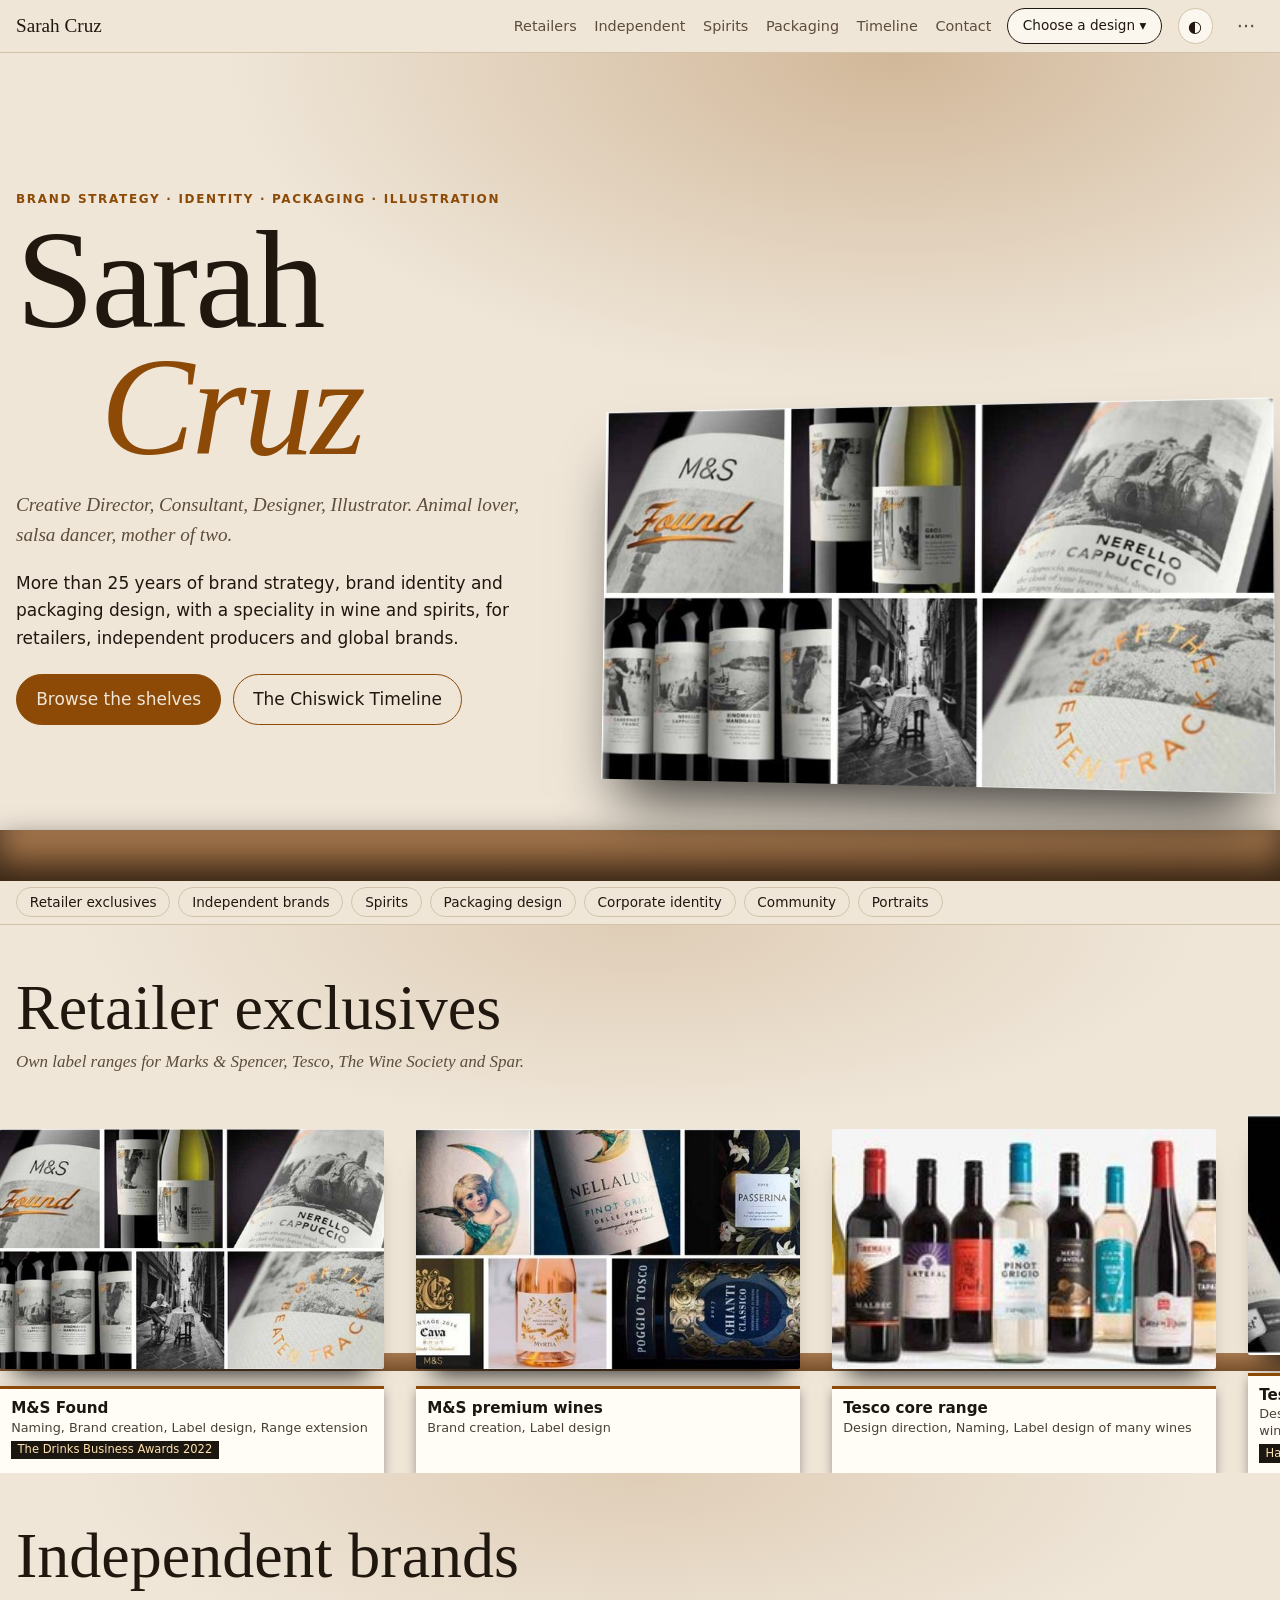
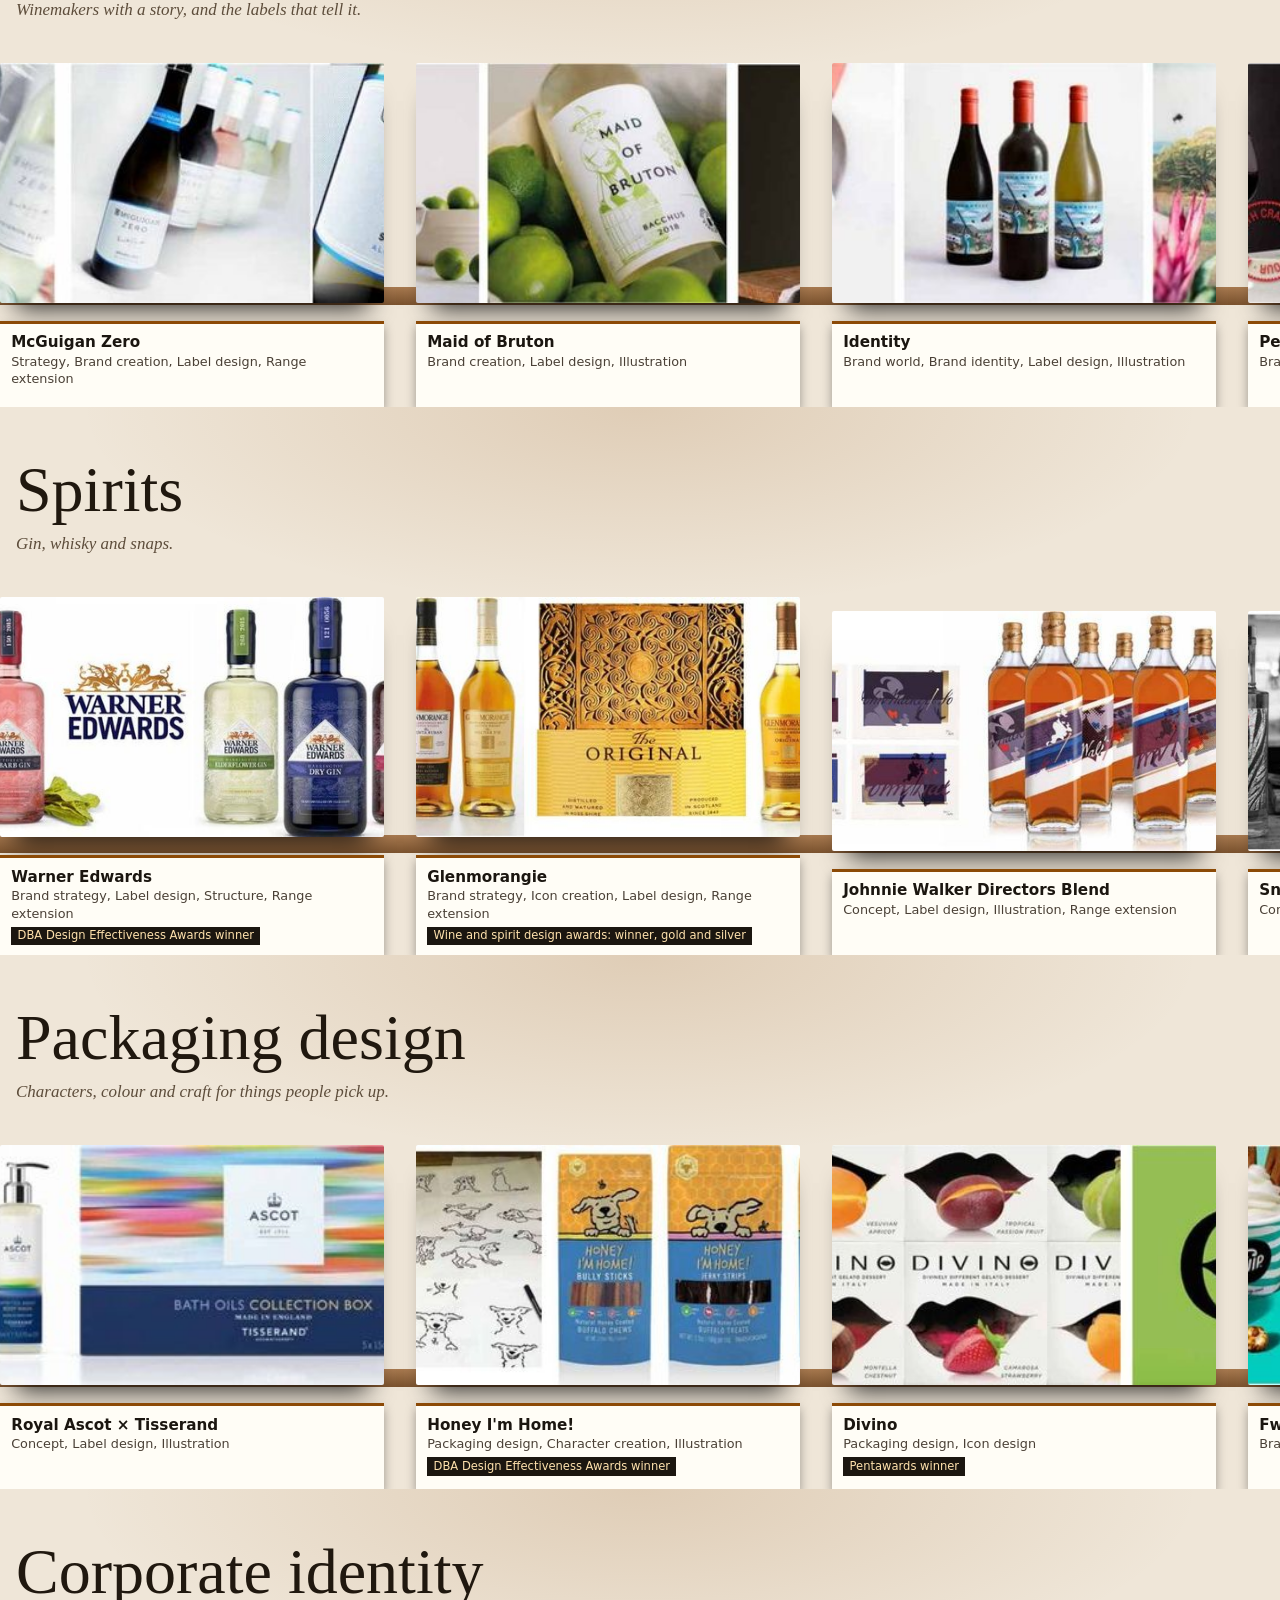
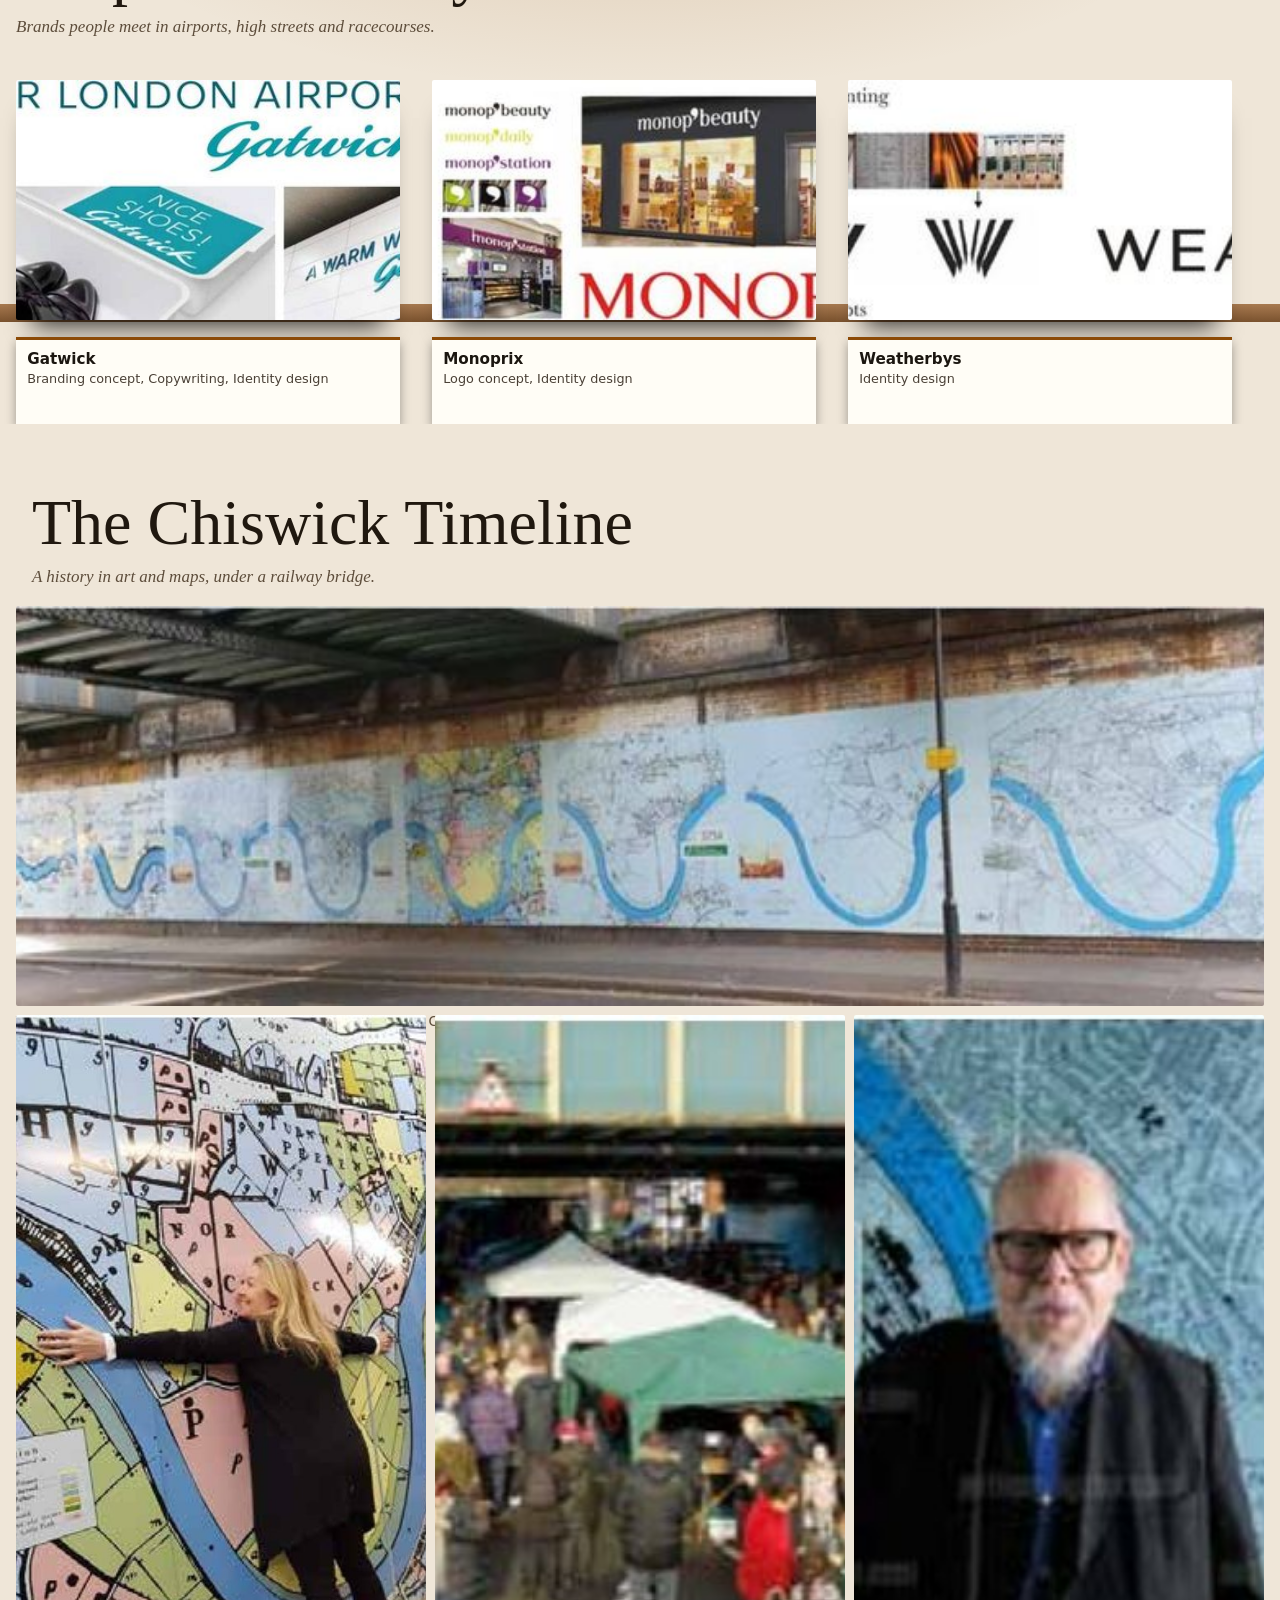
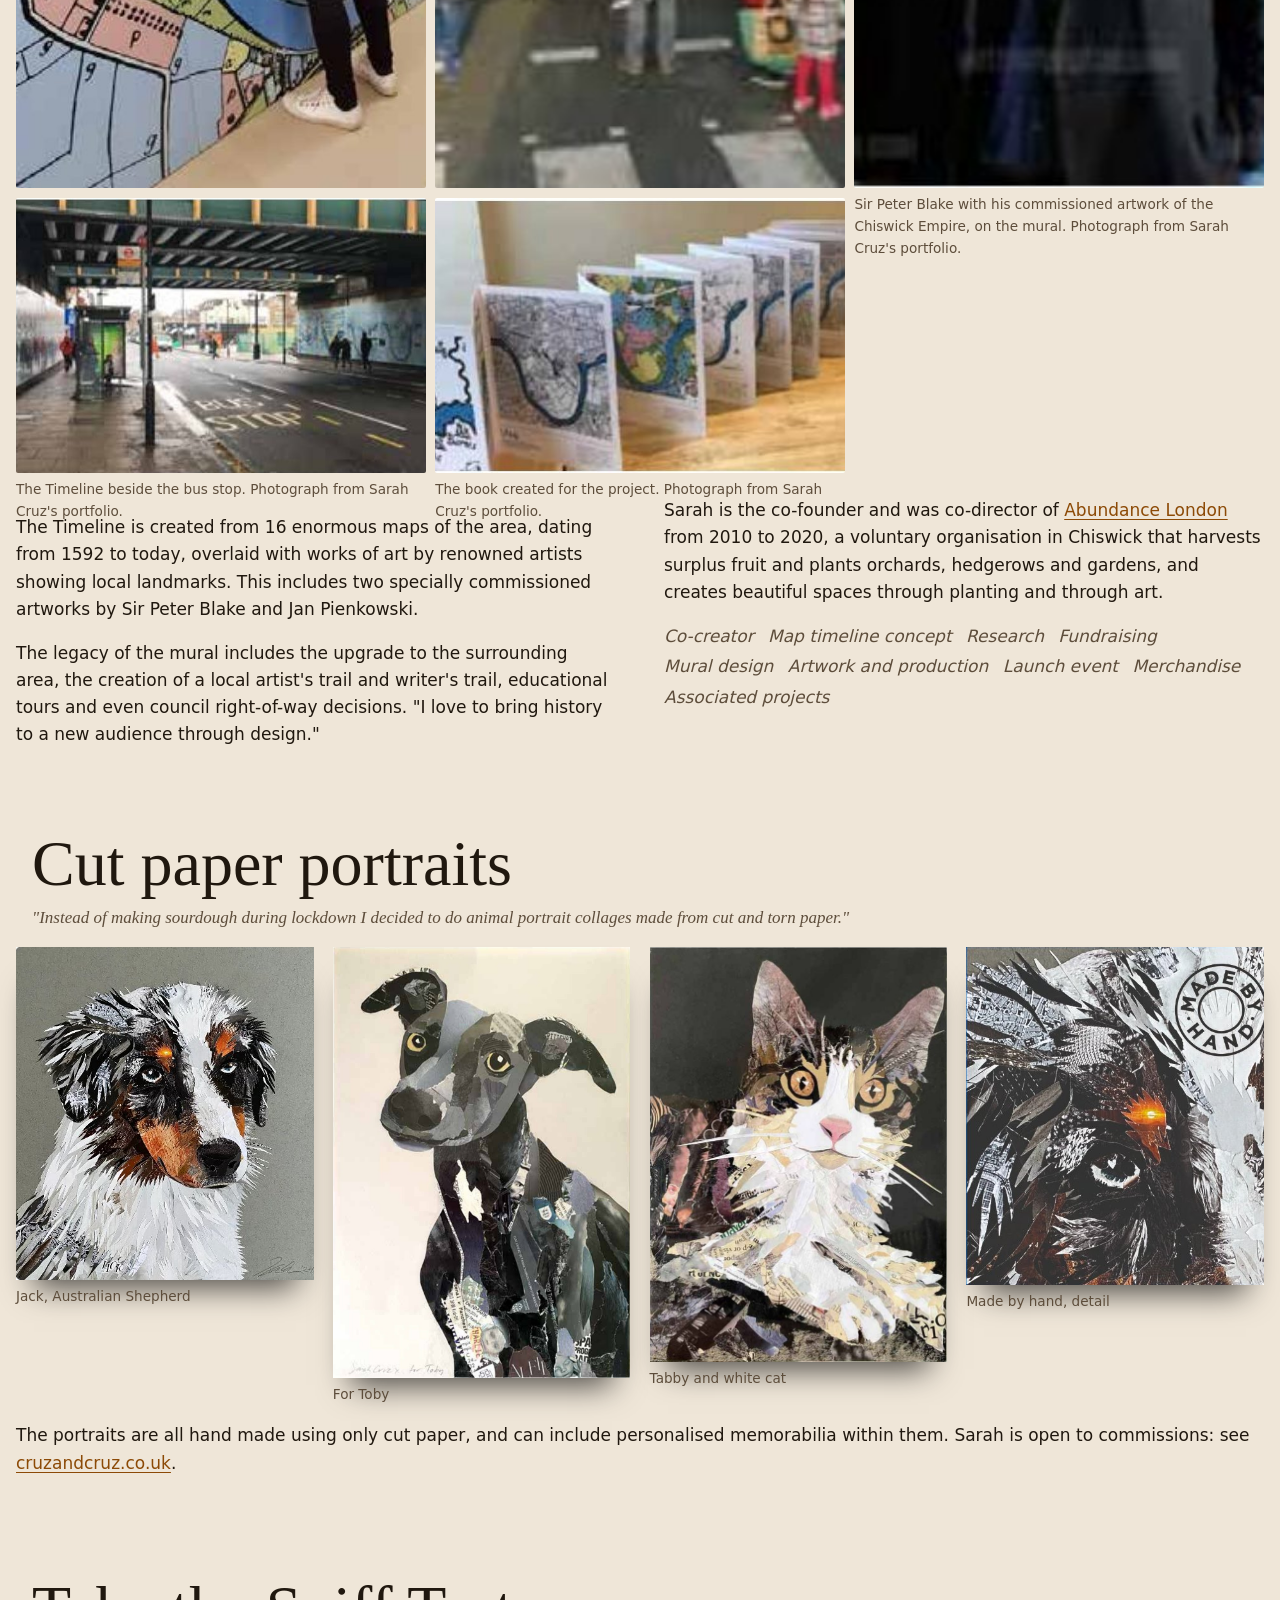
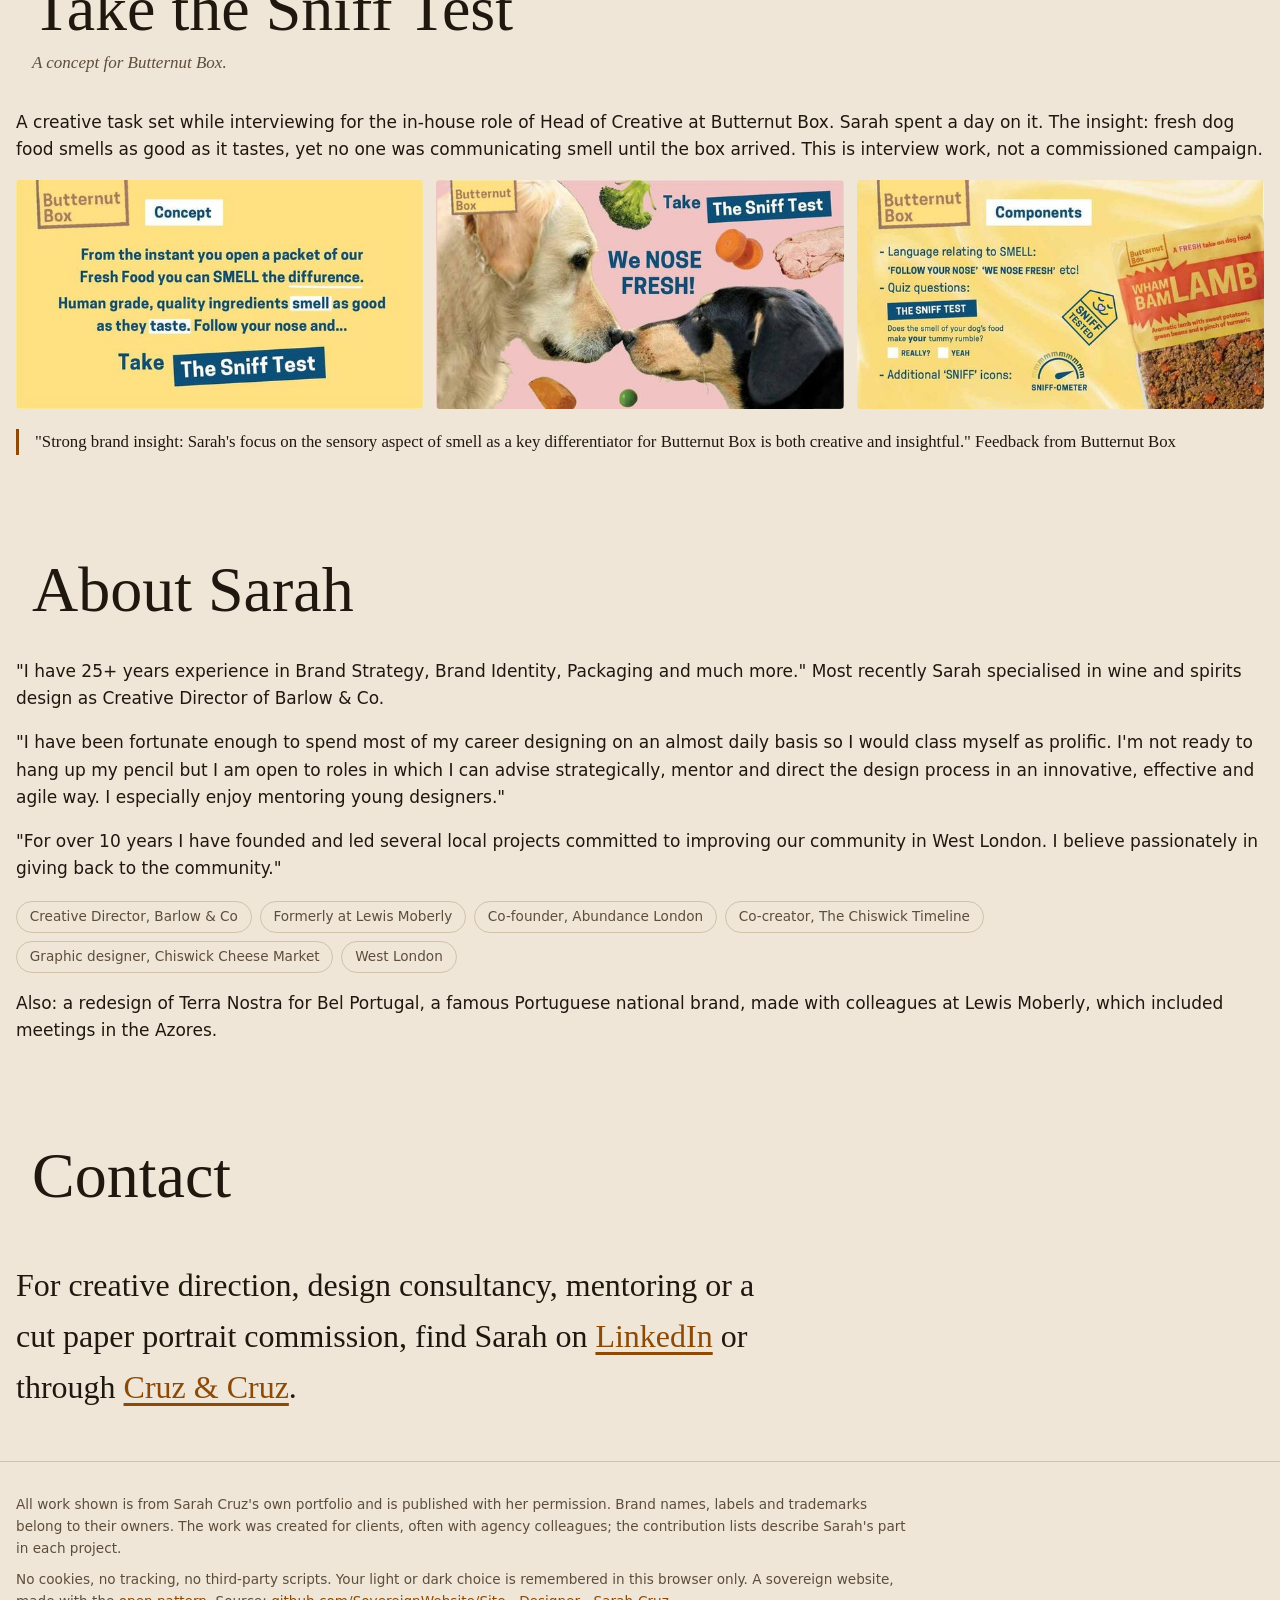
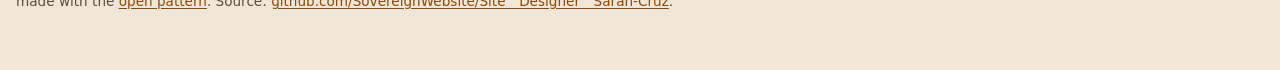
==== commit 60b625e4: "Move the family links into a top-right menu; credit Timeline photos The family strip above the heade" ====
--- a/site/index.html
+++ b/site/index.html
@@ -12,12 +12,11 @@
 </head>
 <body class="d2">
 <a class="skip" href="#main">Skip to content</a>
-<nav class="family" aria-label="The Sovereign Website family"><ul>
+<header class="top"><div class="bar"><a class="name" href="#main">Sarah Cruz</a><nav aria-label="Sections"><ul><li><a href="#retail">Retailers</a></li><li><a href="#independent">Independent</a></li><li><a href="#spirits">Spirits</a></li><li><a href="#packaging">Packaging</a></li><li><a href="#timeline">Timeline</a></li><li><a href="#contact">Contact</a></li></ul></nav><details class="chooser"><summary>Choose a design</summary><div class="cards" role="list"><a class="card" role="listitem" href="designs/1.html"><img src="img/shots/d1.webp" alt="" width="640" height="400" loading="lazy"><strong>1. The Wine List</strong><span>Her work as a merchant&#x27;s list: by region, with tasting notes.</span></a><a class="card" role="listitem" href="designs/2.html" aria-current="page"><img src="img/shots/d2.webp" alt="" width="640" height="400" loading="lazy"><strong>2. The Shelf</strong><span>Her packs back on a lit shop shelf, each with its ticket.</span></a><a class="card" role="listitem" href="designs/3.html"><img src="img/shots/d3.webp" alt="" width="640" height="400" loading="lazy"><strong>3. Front and Back</strong><span>The page as one wine label: the front sells, the back tells.</span></a><a class="card" role="listitem" href="designs/4.html"><img src="img/shots/d4.webp" alt="" width="640" height="400" loading="lazy"><strong>4. The Timeline</strong><span>One long strip with a river through it, like the Chiswick mural.</span></a><a class="card" role="listitem" href="designs/5.html"><img src="img/shots/d5.webp" alt="" width="640" height="400" loading="lazy"><strong>5. Cut Paper</strong><span>Built in layers like her pet portraits, with the portraits first.</span></a><a class="card all" href="designs/">All designs, as a list</a></div></details><button class="theme" type="button" aria-label="Switch between light and dark" title="Light or dark. Remembered in this browser only.">&#9680;</button><details class="family-menu"><summary aria-label="Sovereign Website links"><span aria-hidden="true">&#8943;</span></summary><ul>
 <li><a href="https://sovereignwebsite.ai/">Sovereign Website</a></li><li><a href="https://sovereignwebsite.org/">Principles</a></li>
-<li><a href="https://sovereignwebsite.site/" aria-current="true">Hosted</a></li><li><a href="https://hub.sovereignwebsite.site/">Hub</a></li>
-<li><a href="https://vault.sovereignwebsite.site/">Vault</a></li><li class="family-sep"><a href="https://agenticcells.ai/">AgentiCCells</a></li>
-<li><a href="https://riskmandate.ai/">RiskMandate</a></li><li><a href="https://newsroom.sgit.ai/">Newsroom</a></li></ul></nav>
-<header class="top"><div class="bar"><a class="name" href="#main">Sarah Cruz</a><nav aria-label="Sections"><ul><li><a href="#retail">Retailers</a></li><li><a href="#independent">Independent</a></li><li><a href="#spirits">Spirits</a></li><li><a href="#packaging">Packaging</a></li><li><a href="#timeline">Timeline</a></li><li><a href="#contact">Contact</a></li></ul></nav><details class="chooser"><summary>Choose a design</summary><div class="cards" role="list"><a class="card" role="listitem" href="designs/1.html"><img src="img/shots/d1.webp" alt="" width="640" height="400" loading="lazy"><strong>1. The Wine List</strong><span>Her work as a merchant&#x27;s list: by region, with tasting notes.</span></a><a class="card" role="listitem" href="designs/2.html" aria-current="page"><img src="img/shots/d2.webp" alt="" width="640" height="400" loading="lazy"><strong>2. The Shelf</strong><span>Her packs back on a lit shop shelf, each with its ticket.</span></a><a class="card" role="listitem" href="designs/3.html"><img src="img/shots/d3.webp" alt="" width="640" height="400" loading="lazy"><strong>3. Front and Back</strong><span>The page as one wine label: the front sells, the back tells.</span></a><a class="card" role="listitem" href="designs/4.html"><img src="img/shots/d4.webp" alt="" width="640" height="400" loading="lazy"><strong>4. The Timeline</strong><span>One long strip with a river through it, like the Chiswick mural.</span></a><a class="card" role="listitem" href="designs/5.html"><img src="img/shots/d5.webp" alt="" width="640" height="400" loading="lazy"><strong>5. Cut Paper</strong><span>Built in layers like her pet portraits, with the portraits first.</span></a><a class="card all" href="designs/">All designs, as a list</a></div></details><button class="theme" type="button" aria-label="Switch between light and dark" title="Light or dark. Remembered in this browser only.">&#9680;</button></div></header>
+<li><a href="https://sovereignwebsite.site/">Hosted</a></li><li><a href="https://hub.sovereignwebsite.site/">Hub</a></li>
+<li><a href="https://vault.sovereignwebsite.site/">Vault</a></li><li><a href="https://agenticcells.ai/">AgentiCCells</a></li>
+<li><a href="https://riskmandate.ai/">RiskMandate</a></li><li><a href="https://newsroom.sgit.ai/">Newsroom</a></li></ul></details></div></header>
 <main id="main">
 
 <section class="storefront">
@@ -30,7 +29,7 @@
 <nav class="aisles" aria-label="Aisles"><ul><li><a href="#retail">Retailer exclusives</a></li><li><a href="#independent">Independent brands</a></li><li><a href="#spirits">Spirits</a></li><li><a href="#packaging">Packaging design</a></li><li><a href="#identity">Corporate identity</a></li><li><a href="#timeline">Community</a></li><li><a href="#portraits">Portraits</a></li></ul></nav>
 <section class="shelf" id="retail"><div class="board"><h2>Retailer exclusives</h2><p>Own label ranges for Marks &amp; Spencer, Tesco, The Wine Society and Spar.</p></div><ul class="row" tabindex="0" aria-label="Retailer exclusives, scroll sideways"><li class="pack"><button type="button" class="open" data-title="M&amp;S Found" data-text="The M&amp;S Found range set the stage for the idea and look of wine discovery ranges in retail."><img src="img/ms-found-900.jpg" srcset="img/ms-found-600.jpg 600w, img/ms-found-900.jpg 900w, img/ms-found.jpg 1728w" sizes="(max-width:44rem) 80vw, 30vw" alt="M&amp;S Found labels: black and white photographs of places off the beaten track, with a copper script logo" width="1728" height="976" loading="lazy" data-full="img/ms-found.jpg"></button><div class="ticket"><strong>M&amp;S Found</strong><span>Naming, Brand creation, Label design, Range extension</span><span class="star">The Drinks Business Awards 2022</span></div></li><li class="pack"><button type="button" class="open" data-title="M&amp;S premium wines" data-text="M&amp;S upping the game in its premium wine offering."><img src="img/ms-premium-900.jpg" srcset="img/ms-premium-600.jpg 600w, img/ms-premium-900.jpg 900w, img/ms-premium.jpg 1800w" sizes="(max-width:44rem) 80vw, 30vw" alt="M&amp;S premium wines: Nellaluna with a cherub on a crescent moon, Passerina with orange blossom, Cava, Myrtia and Poggio Tosco Chianti" width="1800" height="939" loading="lazy" data-full="img/ms-premium.jpg"></button><div class="ticket"><strong>M&amp;S premium wines</strong><span>Brand creation, Label design</span></div></li><li class="pack"><button type="button" class="open" data-title="Tesco core range" data-text="Redeveloping Tesco&#x27;s core range of wines. Creating their new look and brand identities."><img src="img/tesco-core-900.jpg" srcset="img/tesco-core-600.jpg 600w, img/tesco-core-900.jpg 900w, img/tesco-core.jpg 1797w" sizes="(max-width:44rem) 80vw, 30vw" alt="A line of more than twenty Tesco core range wine bottles with new labels" width="1797" height="484" loading="lazy" data-full="img/tesco-core.jpg"></button><div class="ticket"><strong>Tesco core range</strong><span>Design direction, Naming, Label design of many wines</span></div></li><li class="pack"><button type="button" class="open" data-title="Tesco Finest" data-text="Tesco Finest range of 80+ wines. Telling stories of place and producer."><img src="img/tesco-finest-900.jpg" srcset="img/tesco-finest-600.jpg 600w, img/tesco-finest-900.jpg 900w, img/tesco-finest.jpg 1670w" sizes="(max-width:44rem) 80vw, 30vw" alt="Tesco Finest Chianti Classico Riserva, Sancerre and Albarino labels" width="1670" height="552" loading="lazy" data-full="img/tesco-finest.jpg"></button><div class="ticket"><strong>Tesco Finest</strong><span>Design direction, Brand identity, Label design of many wines</span><span class="star">Harpers Design Awards 2023, Silver</span></div></li><li class="pack"><button type="button" class="open" data-title="Wairau Cove" data-text="A new look for one of Tesco&#x27;s most popular wine brands."><img src="img/wairau-cove-900.jpg" srcset="img/wairau-cove-600.jpg 600w, img/wairau-cove-900.jpg 900w, img/wairau-cove.jpg 1674w" sizes="(max-width:44rem) 80vw, 30vw" alt="Wairau Cove New Zealand wines with a small bird logo, beside a glass of white wine" width="1674" height="546" loading="lazy" data-full="img/wairau-cove.jpg"></button><div class="ticket"><strong>Wairau Cove</strong><span>Brand world, Brand identity, Label design</span></div></li><li class="pack"><button type="button" class="open" data-title="The Wine Society own brand" data-text="Refreshing the Wine Society&#x27;s own brand range."><img src="img/wine-society-900.jpg" srcset="img/wine-society-600.jpg 600w, img/wine-society-900.jpg 900w, img/wine-society.jpg 1746w" sizes="(max-width:44rem) 80vw, 30vw" alt="The Wine Society&#x27;s own brand bottles with fine engraved illustrations of figures and a fish" width="1746" height="568" loading="lazy" data-full="img/wine-society.jpg"></button><div class="ticket"><strong>The Wine Society own brand</strong><span>Label design, Range extension</span><span class="star">Harpers Design Awards 2023, Best Redesign</span></div></li><li class="pack"><button type="button" class="open" data-title="The Wine Society Generation Series" data-text="Creating the Generation Series using a &#x27;Vineline&#x27; to depict The Wine Society&#x27;s 150-year history."><img src="img/generation-series-900.jpg" srcset="img/generation-series-600.jpg 600w, img/generation-series-900.jpg 900w, img/generation-series.jpg 1746w" sizes="(max-width:44rem) 80vw, 30vw" alt="The Wine Society Generation Series: collage labels of Victorian figures, a penny farthing and vines" width="1746" height="568" loading="lazy" data-full="img/generation-series.jpg"></button><div class="ticket"><strong>The Wine Society Generation Series</strong><span>Label design, Range extension, Collage illustration</span></div></li><li class="pack"><button type="button" class="open" data-title="Spar varietals" data-text="Spar&#x27;s varietal range takes inspiration from letterpress type."><img src="img/spar-900.jpg" srcset="img/spar-600.jpg 600w, img/spar-900.jpg 900w, img/spar.jpg 1754w" sizes="(max-width:44rem) 80vw, 30vw" alt="Spar varietal wines with big letterpress initials such as S, PN, M and SB, among wooden type" width="1754" height="562" loading="lazy" data-full="img/spar.jpg"></button><div class="ticket"><strong>Spar varietals</strong><span>Label design, Range extension</span></div></li></ul></section><section class="shelf" id="independent"><div class="board"><h2>Independent brands</h2><p>Winemakers with a story, and the labels that tell it.</p></div><ul class="row" tabindex="0" aria-label="Independent brands, scroll sideways"><li class="pack"><button type="button" class="open" data-title="McGuigan Zero" data-text="Proudly introducing innovation to the UK. Now the UK&#x27;s number 1 alcohol free wine."><img src="img/mcguigan-zero-900.jpg" srcset="img/mcguigan-zero-600.jpg 600w, img/mcguigan-zero-900.jpg 900w, img/mcguigan-zero.jpg 1692w" sizes="(max-width:44rem) 80vw, 30vw" alt="McGuigan Zero alcohol free wine labels with a large faint 00 behind the signature" width="1692" height="540" loading="lazy" data-full="img/mcguigan-zero.jpg"></button><div class="ticket"><strong>McGuigan Zero</strong><span>Strategy, Brand creation, Label design, Range extension</span></div></li><li class="pack"><button type="button" class="open" data-title="Maid of Bruton" data-text="Medieval Bruton, Somerset made new. By Durslade Vineyard and the people behind the art world of Hauser &amp; Wirth. Created at Barlow &amp; Co for the very first wine from Durslade Farm Vineyard. The vineyard sits on the site of an ancient Roman vine terrace where a Roman coin was found, inscribed with a woman holding a cornucopia of grapes. The label is a medieval interpretation of that maid, treading and eating grapes with a mischievous look in her eye."><img src="img/maid-of-bruton-900.jpg" srcset="img/maid-of-bruton-600.jpg 600w, img/maid-of-bruton-900.jpg 900w, img/maid-of-bruton.jpg 1800w" sizes="(max-width:44rem) 80vw, 30vw" alt="Maid of Bruton Bacchus bottles with a green line drawing of a medieval maid treading grapes, among limes" width="1800" height="586" loading="lazy" data-full="img/maid-of-bruton.jpg"></button><div class="ticket"><strong>Maid of Bruton</strong><span>Brand creation, Label design, Illustration</span></div></li><li class="pack"><button type="button" class="open" data-title="Identity" data-text="Bringing to life the embodiment of a South African winery through illustration and augmented reality."><img src="img/identity-900.jpg" srcset="img/identity-600.jpg 600w, img/identity-900.jpg 900w, img/identity.jpg 1694w" sizes="(max-width:44rem) 80vw, 30vw" alt="Identity wine labels with a busy illustrated South African landscape, and an owl from the augmented reality animation" width="1694" height="550" loading="lazy" data-full="img/identity.jpg"></button><div class="ticket"><strong>Identity</strong><span>Brand world, Brand identity, Label design, Illustration</span></div></li><li class="pack"><button type="button" class="open" data-title="PepperBox" data-text="Creating a brand that is all about being the perfect partner for great food."><img src="img/pepperbox-900.jpg" srcset="img/pepperbox-600.jpg 600w, img/pepperbox-900.jpg 900w, img/pepperbox.jpg 1690w" sizes="(max-width:44rem) 80vw, 30vw" alt="PepperBox Shiraz with an embossed pepper grinder seal, and peppercorns spilling from a spoon" width="1690" height="566" loading="lazy" data-full="img/pepperbox.jpg"></button><div class="ticket"><strong>PepperBox</strong><span>Brand creation, Label design, Illustration</span></div></li><li class="pack"><button type="button" class="open" data-title="Vina Laguna" data-text="Successfully bringing Croatian wine to the UK with great style and storytelling."><img src="img/vina-laguna-900.jpg" srcset="img/vina-laguna-600.jpg 600w, img/vina-laguna-900.jpg 900w, img/vina-laguna.jpg 1180w" sizes="(max-width:44rem) 80vw, 30vw" alt="Vina Laguna Croatian wine bottles with silver and gold angel illustrations" width="1180" height="900" loading="lazy" data-full="img/vina-laguna.jpg"></button><div class="ticket"><strong>Vina Laguna</strong><span>Brand creation, Label design, Illustration, Tiering</span><span class="star">DBA Design Effectiveness Awards winner</span></div></li><li class="pack"><button type="button" class="open" data-title="Ashdown" data-text="Showing the world the beauty of English winemaking next to the Ashdown Forest."><img src="img/ashdown-900.jpg" srcset="img/ashdown-600.jpg 600w, img/ashdown-900.jpg 900w, img/ashdown.jpg 1684w" sizes="(max-width:44rem) 80vw, 30vw" alt="Ashdown English wine bottles in autumn leaves, each label framed by a wreath of branches" width="1684" height="644" loading="lazy" data-full="img/ashdown.jpg"></button><div class="ticket"><strong>Ashdown</strong><span>Brand creation, Label design, Illustration</span></div></li><li class="pack"><button type="button" class="open" data-title="Pol Roger canned wine" data-text="Champagne house Pol Roger makes a bold venture into UK canned wines."><img src="img/pol-roger-igo-900.jpg" srcset="img/pol-roger-igo-600.jpg 600w, img/pol-roger-igo-900.jpg 900w, img/pol-roger-igo.jpg 1676w" sizes="(max-width:44rem) 80vw, 30vw" alt="Pink and grey Organic Rose cans with a handwritten signature, on a pink background" width="1676" height="552" loading="lazy" data-full="img/pol-roger-igo.jpg"></button><div class="ticket"><strong>Pol Roger canned wine</strong><span>Naming, Brand creation, Packaging design</span></div></li><li class="pack"><button type="button" class="open" data-title="Genetie" data-text="Blending history and modernity in Burgundy."><img src="img/genetie-900.jpg" srcset="img/genetie-600.jpg 600w, img/genetie-900.jpg 900w, img/genetie.jpg 1800w" sizes="(max-width:44rem) 80vw, 30vw" alt="Genetie Burgundy: carved stone lettering, a hanging wooden sign with a half red moon, and the finished label" width="1800" height="452" loading="lazy" data-full="img/genetie.jpg"></button><div class="ticket"><strong>Genetie</strong><span>Brand world, Brand identity, Label design, Illustration</span></div></li><li class="pack"><button type="button" class="open" data-title="Valdivieso" data-text="Historic Chilean wine brand gets a refresh."><img src="img/valdivieso-900.jpg" srcset="img/valdivieso-600.jpg 600w, img/valdivieso-900.jpg 900w, img/valdivieso.jpg 1800w" sizes="(max-width:44rem) 80vw, 30vw" alt="Valdivieso Chardonnay label with a vine engraving, the V crest, and dark premium bottles" width="1800" height="584" loading="lazy" data-full="img/valdivieso.jpg"></button><div class="ticket"><strong>Valdivieso</strong><span>Label design, Range extension, Tiering</span></div></li><li class="pack"><button type="button" class="open" data-title="And many more" data-text="Here are some other lovely wine labels I have had the pleasure and privilege to design."><img src="img/labels-900.jpg" srcset="img/labels-600.jpg 600w, img/labels-900.jpg 900w, img/labels.jpg 1800w" sizes="(max-width:44rem) 80vw, 30vw" alt="A grid of fifteen wine labels including Love Struck, Mantlepiece, Comuna, Ruchette Doree, Mind Maze, Ancora, Elegance, Ixia, Chablis, Picpoul de Pinet and Balliamo" width="1800" height="1074" loading="lazy" data-full="img/labels.jpg"></button><div class="ticket"><strong>And many more</strong><span></span></div></li></ul></section><section class="shelf" id="spirits"><div class="board"><h2>Spirits</h2><p>Gin, whisky and snaps.</p></div><ul class="row" tabindex="0" aria-label="Spirits, scroll sideways"><li class="pack"><button type="button" class="open" data-title="Warner Edwards" data-text="Rebranding of Warner Edwards led to triple digit growth."><img src="img/warner-edwards-900.jpg" srcset="img/warner-edwards-600.jpg 600w, img/warner-edwards-900.jpg 900w, img/warner-edwards.jpg 1719w" sizes="(max-width:44rem) 80vw, 30vw" alt="Warner Edwards gin bottles in pink, pale green, deep blue and plum, with the gold griffin logo" width="1719" height="773" loading="lazy" data-full="img/warner-edwards.jpg"></button><div class="ticket"><strong>Warner Edwards</strong><span>Brand strategy, Label design, Structure, Range extension</span><span class="star">DBA Design Effectiveness Awards winner</span></div></li><li class="pack"><button type="button" class="open" data-title="Glenmorangie" data-text="Radical repositioning of a niche scotch whisky into an LVMH luxury brand."><img src="img/glenmorangie-900.jpg" srcset="img/glenmorangie-600.jpg 600w, img/glenmorangie-900.jpg 900w, img/glenmorangie.jpg 1798w" sizes="(max-width:44rem) 80vw, 30vw" alt="Glenmorangie bottles, a carved Celtic knotwork panel, and The Original bottle and box in gold" width="1798" height="790" loading="lazy" data-full="img/glenmorangie.jpg"></button><div class="ticket"><strong>Glenmorangie</strong><span>Brand strategy, Icon creation, Label design, Range extension</span><span class="star">Wine and spirit design awards: winner, gold and silver</span></div></li><li class="pack"><button type="button" class="open" data-title="Johnnie Walker Directors Blend" data-text="Limited edition numbered screenprints for Johnnie Walker&#x27;s exclusive Directors Blend."><img src="img/johnnie-walker-900.jpg" srcset="img/johnnie-walker-600.jpg 600w, img/johnnie-walker-900.jpg 900w, img/johnnie-walker.jpg 1764w" sizes="(max-width:44rem) 80vw, 30vw" alt="Johnnie Walker Directors Blend bottles with screenprinted labels of the striding man in purple, blue and red" width="1764" height="762" loading="lazy" data-full="img/johnnie-walker.jpg"></button><div class="ticket"><strong>Johnnie Walker Directors Blend</strong><span>Concept, Label design, Illustration, Range extension</span></div></li><li class="pack"><button type="button" class="open" data-title="Snaps &amp; Rye" data-text="Snaps &amp; Rye introduce interesting flavoured snaps liqueur to the UK."><img src="img/snaps-rye-900.jpg" srcset="img/snaps-rye-600.jpg 600w, img/snaps-rye-900.jpg 900w, img/snaps-rye.jpg 1580w" sizes="(max-width:44rem) 80vw, 30vw" alt="Snaps and Rye bottles, one with a papercut label of a snowy village on orange" width="1580" height="708" loading="lazy" data-full="img/snaps-rye.jpg"></button><div class="ticket"><strong>Snaps &amp; Rye</strong><span>Concept, Label design</span></div></li></ul></section><section class="shelf" id="packaging"><div class="board"><h2>Packaging design</h2><p>Characters, colour and craft for things people pick up.</p></div><ul class="row" tabindex="0" aria-label="Packaging design, scroll sideways"><li class="pack"><button type="button" class="open" data-title="Royal Ascot × Tisserand" data-text="Limited edition range for Royal Ascot inspired by the colourful racing silks as the horses flash by."><img src="img/ascot-900.jpg" srcset="img/ascot-600.jpg 600w, img/ascot-900.jpg 900w, img/ascot.jpg 1769w" sizes="(max-width:44rem) 80vw, 30vw" alt="Royal Ascot bath and body range by Tisserand in navy boxes banded with blurred rainbow racing-silk stripes" width="1769" height="489" loading="lazy" data-full="img/ascot.jpg"></button><div class="ticket"><strong>Royal Ascot × Tisserand</strong><span>Concept, Label design, Illustration</span></div></li><li class="pack"><button type="button" class="open" data-title="Honey I&#x27;m Home!" data-text="Celebrating our love of dogs by bringing Honey the Dog to life."><img src="img/honey-900.jpg" srcset="img/honey-600.jpg 600w, img/honey-900.jpg 900w, img/honey.jpg 1769w" sizes="(max-width:44rem) 80vw, 30vw" alt="Sketches of a scruffy cartoon dog beside Honey I&#x27;m Home dog treat packs in blue and honeycomb yellow" width="1769" height="599" loading="lazy" data-full="img/honey.jpg"></button><div class="ticket"><strong>Honey I&#x27;m Home!</strong><span>Packaging design, Character creation, Illustration</span><span class="star">DBA Design Effectiveness Awards winner</span></div></li><li class="pack"><button type="button" class="open" data-title="Divino" data-text="Divinely different Italian gelato dessert comes to the UK."><img src="img/divino-900.jpg" srcset="img/divino-600.jpg 600w, img/divino-900.jpg 900w, img/divino.jpg 1684w" sizes="(max-width:44rem) 80vw, 30vw" alt="Divino gelato packs with fruit set between pairs of lips, and the lips icon on green" width="1684" height="584" loading="lazy" data-full="img/divino.jpg"></button><div class="ticket"><strong>Divino</strong><span>Packaging design, Icon design</span><span class="star">Pentawards winner</span></div></li><li class="pack"><button type="button" class="open" data-title="Fwip" data-text="Bringing to life a new brand of mini ice cream parlour machines."><img src="img/fwip-900.jpg" srcset="img/fwip-600.jpg 600w, img/fwip-900.jpg 900w, img/fwip.jpg 1710w" sizes="(max-width:44rem) 80vw, 30vw" alt="Fwip ice cream tubs in teal stripes, a tray of three flavours, and the Fwip machine" width="1710" height="568" loading="lazy" data-full="img/fwip.jpg"></button><div class="ticket"><strong>Fwip</strong><span>Brand naming, Logo design, Brand identity, Packaging</span></div></li><li class="pack"><button type="button" class="open" data-title="Trust Water for The Drinks Trust" data-text="The Drinks Trust is a charity dedicated to the drinks and hospitality workforce. Our water brand supported their work."><img src="img/trust-water-900.jpg" srcset="img/trust-water-600.jpg 600w, img/trust-water-900.jpg 900w, img/trust-water.jpg 1556w" sizes="(max-width:44rem) 80vw, 30vw" alt="Black and white aluminium Trust Water bottles with a ripple pattern and the line Create positive ripples" width="1556" height="569" loading="lazy" data-full="img/trust-water.jpg"></button><div class="ticket"><strong>Trust Water for The Drinks Trust</strong><span>Label design, Illustration</span></div></li><li class="pack"><button type="button" class="open" data-title="Superdrug B." data-text="Re-styling Superdrug&#x27;s range of cosmetics."><img src="img/b-superdrug-900.jpg" srcset="img/b-superdrug-600.jpg 600w, img/b-superdrug-900.jpg 900w, img/b-superdrug.jpg 1712w" sizes="(max-width:44rem) 80vw, 30vw" alt="Superdrug B. cosmetics in black packaging arranged in a starburst" width="1712" height="560" loading="lazy" data-full="img/b-superdrug.jpg"></button><div class="ticket"><strong>Superdrug B.</strong><span>Packaging design</span></div></li></ul></section><section class="shelf" id="identity"><div class="board"><h2>Corporate identity</h2><p>Brands people meet in airports, high streets and racecourses.</p></div><ul class="row" tabindex="0" aria-label="Corporate identity, scroll sideways"><li class="pack"><button type="button" class="open" data-title="Gatwick" data-text="Engaging narrative and informal logo was designed to connect to passengers on a personal level."><img src="img/gatwick-900.jpg" srcset="img/gatwick-600.jpg 600w, img/gatwick-900.jpg 900w, img/gatwick.jpg 1672w" sizes="(max-width:44rem) 80vw, 30vw" alt="Gatwick script logo with the line Your London Airport, on a shopping bag, a security tray reading Nice shoes, and a wall reading A warm welcome" width="1672" height="587" loading="lazy" data-full="img/gatwick.jpg"></button><div class="ticket"><strong>Gatwick</strong><span>Branding concept, Copywriting, Identity design</span></div></li><li class="pack"><button type="button" class="open" data-title="Monoprix" data-text="Beloved French retailer gets a refresh and a new engaging icon."><img src="img/monoprix-900.jpg" srcset="img/monoprix-600.jpg 600w, img/monoprix-900.jpg 900w, img/monoprix.jpg 1800w" sizes="(max-width:44rem) 80vw, 30vw" alt="Monoprix and Monop&#x27; shopfronts with the red speech mark icon and a bubble saying bonjour" width="1800" height="481" loading="lazy" data-full="img/monoprix.jpg"></button><div class="ticket"><strong>Monoprix</strong><span>Logo concept, Identity design</span></div></li><li class="pack"><button type="button" class="open" data-title="Weatherbys" data-text="Redesigning a 250 year old company at the heart of British horse racing. The previous logo was based on a Stubbs oil painting."><img src="img/weatherbys-900.jpg" srcset="img/weatherbys-600.jpg 600w, img/weatherbys-900.jpg 900w, img/weatherbys.jpg 1724w" sizes="(max-width:44rem) 80vw, 30vw" alt="Weatherbys logo development from a Stubbs painting through concepts to the final green tree mark" width="1724" height="380" loading="lazy" data-full="img/weatherbys.jpg"></button><div class="ticket"><strong>Weatherbys</strong><span>Identity design</span></div></li></ul></section>
 <section class="counter" id="timeline"><div class="board"><h2>The Chiswick Timeline</h2><p>A history in art and maps, under a railway bridge.</p></div>
-  <div class="tl-grid"><figure class="tl-mural"><img src="img/timeline-mural-900.jpg" srcset="img/timeline-mural-600.jpg 600w, img/timeline-mural-900.jpg 900w, img/timeline-mural.jpg 1458w" sizes="(max-width:44rem) 100vw, 40vw" alt="The full length of the Chiswick Timeline mural under a railway bridge, with the blue river Thames winding across every map" width="1458" height="436" loading="lazy" data-full="img/timeline-mural.jpg"></figure><figure class="tl-hug"><img src="img/timeline-hug.jpg" alt="Sarah Cruz stretching her arms wide to hug a section of the mural map" width="534" height="944" loading="lazy" data-full="img/timeline-hug.jpg"><figcaption>Giving the mural some love</figcaption></figure><figure class="tl-launch"><img src="img/timeline-launch.jpg" alt="A large crowd gathered under the bridge on launch day" width="800" height="402" loading="lazy" data-full="img/timeline-launch.jpg"><figcaption>Launch day</figcaption></figure><figure class="tl-blake"><img src="img/timeline-blake.jpg" alt="Sir Peter Blake standing in front of his artwork of the Chiswick Empire on the mural" width="566" height="366" loading="lazy" data-full="img/timeline-blake.jpg"><figcaption>Sir Peter Blake with his commission of the Chiswick Empire</figcaption></figure><figure class="tl-street"><img src="img/timeline-street.jpg" alt="The mural lining the pavement beneath the bridge, beside a bus stop" width="720" height="358" loading="lazy" data-full="img/timeline-street.jpg"></figure><figure class="tl-book"><img src="img/timeline-book.jpg" alt="The concertina book made for the project, standing open" width="522" height="288" loading="lazy" data-full="img/timeline-book.jpg"><figcaption>The book created for the project</figcaption></figure></div>
+  <div class="tl-grid"><figure class="tl-mural"><img src="img/timeline-mural-900.jpg" srcset="img/timeline-mural-600.jpg 600w, img/timeline-mural-900.jpg 900w, img/timeline-mural.jpg 1458w" sizes="(max-width:44rem) 100vw, 40vw" alt="The full length of the Chiswick Timeline mural under a railway bridge, with the blue river Thames winding across every map" width="1458" height="436" loading="lazy" data-full="img/timeline-mural.jpg"><figcaption>The mural under the railway bridge. Photograph from Sarah Cruz's portfolio.</figcaption></figure><figure class="tl-hug"><img src="img/timeline-hug.jpg" alt="Sarah Cruz stretching her arms wide to hug a section of the mural map" width="534" height="944" loading="lazy" data-full="img/timeline-hug.jpg"><figcaption>Giving the mural some love. Photograph from Sarah Cruz's portfolio.</figcaption></figure><figure class="tl-launch"><img src="img/timeline-launch.jpg" alt="A large crowd gathered under the bridge on launch day" width="800" height="402" loading="lazy" data-full="img/timeline-launch.jpg"><figcaption>Launch day. Photograph from Sarah Cruz's portfolio.</figcaption></figure><figure class="tl-blake"><img src="img/timeline-blake.jpg" alt="Sir Peter Blake standing in front of his artwork of the Chiswick Empire on the mural" width="566" height="366" loading="lazy" data-full="img/timeline-blake.jpg"><figcaption>Sir Peter Blake with his commissioned artwork of the Chiswick Empire, on the mural. Photograph from Sarah Cruz's portfolio.</figcaption></figure><figure class="tl-street"><img src="img/timeline-street.jpg" alt="The mural lining the pavement beneath the bridge, beside a bus stop" width="720" height="358" loading="lazy" data-full="img/timeline-street.jpg"><figcaption>The Timeline beside the bus stop. Photograph from Sarah Cruz's portfolio.</figcaption></figure><figure class="tl-book"><img src="img/timeline-book.jpg" alt="The concertina book made for the project, standing open" width="522" height="288" loading="lazy" data-full="img/timeline-book.jpg"><figcaption>The book created for the project. Photograph from Sarah Cruz's portfolio.</figcaption></figure></div>
   <div class="cols"><p>The Timeline is created from 16 enormous maps of the area, dating from 1592 to today, overlaid with works of art by renowned artists showing local landmarks. This includes two specially commissioned artworks by Sir Peter Blake and Jan Pienkowski.</p><p>The legacy of the mural includes the upgrade to the surrounding area, the creation of a local artist's trail and writer's trail, educational tours and even council right-of-way decisions. "I love to bring history to a new audience through design."</p><p>Sarah is the co-founder and was co-director of <a href="https://abundancelondon.com/">Abundance London</a> from 2010 to 2020, a voluntary organisation in Chiswick that harvests surplus fruit and plants orchards, hedgerows and gardens, and creates beautiful spaces through planting and through art.</p><ul class="contrib"><li>Co-creator</li><li>Map timeline concept</li><li>Research</li><li>Fundraising</li><li>Mural design</li><li>Artwork and production</li><li>Launch event</li><li>Merchandise</li><li>Associated projects</li></ul></div></section>
 <section class="counter" id="portraits"><div class="board"><h2>Cut paper portraits</h2><p>&quot;Instead of making sourdough during lockdown I decided to do animal portrait collages made from cut and torn paper.&quot;</p></div><div class="ptr"><figure><img src="img/jack.jpg" alt="Cut paper portrait of Jack, an Australian Shepherd with black, white and copper markings and pale blue eyes" width="472" height="528" loading="lazy" data-full="img/jack.jpg"><figcaption>Jack, Australian Shepherd</figcaption></figure><figure><img src="img/toby.jpg" alt="Cut paper portrait of a grey lurcher, made from torn printed papers, signed for Toby" width="964" height="1396" loading="lazy" data-full="img/toby.jpg"><figcaption>For Toby</figcaption></figure><figure><img src="img/cat-900.jpg" srcset="img/cat-600.jpg 600w, img/cat-900.jpg 900w, img/cat.jpg 1020w" sizes="(max-width:44rem) 50vw, 25vw" alt="Cut paper portrait of a tabby and white cat with amber eyes and long paper whiskers, on black" width="1020" height="1422" loading="lazy" data-full="img/cat.jpg"><figcaption>Tabby and white cat</figcaption></figure><figure><img src="img/jack-detail.jpg" alt="Close up of Jack&#x27;s eye, showing layers of printed paper, with a Made by hand stamp" width="465" height="528" loading="lazy" data-full="img/jack-detail.jpg"><figcaption>Made by hand, detail</figcaption></figure></div><p class="note">The portraits are all hand made using only cut paper, and can include personalised memorabilia within them. Sarah is open to commissions: see <a href="https://cruzandcruz.co.uk">cruzandcruz.co.uk</a>.</p></section>
 <section class="counter" id="concept"><div class="board"><h2>Take the Sniff Test</h2><p>A concept for Butternut Box.</p></div><p class="note">A creative task set while interviewing for the in-house role of Head of Creative at Butternut Box. Sarah spent a day on it. The insight: fresh dog food smells as good as it tastes, yet no one was communicating smell until the box arrived. This is interview work, not a commissioned campaign.</p><div class="deck"><figure><img src="img/butternut-08-900.jpg" srcset="img/butternut-08-600.jpg 600w, img/butternut-08-900.jpg 900w, img/butternut-08.jpg 1400w" sizes="(max-width:44rem) 100vw, 33vw" alt="Concept slide: From the instant you open a packet you can smell the difference. Take the Sniff Test" width="1400" height="787" loading="lazy" data-full="img/butternut-08.jpg"></figure><figure><img src="img/butternut-11-900.jpg" srcset="img/butternut-11-600.jpg 600w, img/butternut-11-900.jpg 900w, img/butternut-11.jpg 1400w" sizes="(max-width:44rem) 100vw, 33vw" alt="Two dogs nose to nose surrounded by vegetables, with the line We NOSE fresh" width="1400" height="787" loading="lazy" data-full="img/butternut-11.jpg"></figure><figure><img src="img/butternut-13-900.jpg" srcset="img/butternut-13-600.jpg 600w, img/butternut-13-900.jpg 900w, img/butternut-13.jpg 1400w" sizes="(max-width:44rem) 100vw, 33vw" alt="Components: smell language, a Sniff Test quiz, a Sniff Tested badge and a Sniff-ometer" width="1400" height="787" loading="lazy" data-full="img/butternut-13.jpg"></figure></div><blockquote>&quot;Strong brand insight: Sarah&#x27;s focus on the sensory aspect of smell as a key differentiator for Butternut Box is both creative and insightful.&quot; Feedback from Butternut Box</blockquote></section>
--- a/site/css/common.css
+++ b/site/css/common.css
@@ -13,13 +13,13 @@
 :focus-visible{outline:2px solid var(--accent);outline-offset:3px}
 .kicker{font:600 .75rem/1.3 var(--sans);letter-spacing:.14em;text-transform:uppercase;color:var(--accent);margin:0 0 .6rem}
 
-.family{font-size:.875rem;border-bottom:1px solid var(--line);background:var(--surface)}
-.family ul{list-style:none;margin:0 auto;padding:.2rem 1rem;display:flex;flex-wrap:wrap;gap:0 .9rem;max-width:80rem}
-.family a{color:var(--muted);text-decoration:none;display:inline-block;min-height:24px;line-height:24px}
-.family a:hover,.family a:focus-visible{color:var(--fg);text-decoration:underline}
-.family .family-sep{margin-left:auto}
-@media (max-width:40rem){.family ul{flex-wrap:nowrap;overflow-x:auto;scrollbar-width:none}.family .family-sep{margin-left:0}.family li{flex:none}}
-
+.family-menu{position:relative;flex:none}
+.family-menu summary{list-style:none;cursor:pointer;width:2.2rem;height:2.2rem;display:grid;place-items:center;border-radius:99px;color:var(--muted);font-size:1.2rem}
+.family-menu summary::-webkit-details-marker{display:none}
+.family-menu summary:hover,.family-menu[open] summary{color:var(--fg);background:var(--surface)}
+.family-menu ul{position:absolute;right:0;top:calc(100% + .4rem);z-index:45;list-style:none;margin:0;padding:.5rem;min-width:12rem;background:var(--surface);border:1px solid var(--line);border-radius:8px;box-shadow:0 18px 30px -16px rgba(0,0,0,.45);font-size:.875rem}
+.family-menu a{display:block;padding:0 .6rem;line-height:32px;color:var(--fg);text-decoration:none;border-radius:4px}
+.family-menu a:hover,.family-menu a:focus-visible{background:var(--bg)}
 .top{position:sticky;top:0;z-index:30;background:color-mix(in srgb,var(--bg) 90%,transparent);backdrop-filter:blur(8px);border-bottom:1px solid var(--line)}
 .top .bar{max-width:80rem;margin:0 auto;padding:0 1rem;display:flex;align-items:center;gap:1rem;min-height:3.25rem}
 .top .name{font-family:var(--display);font-size:1.2rem;color:var(--fg);text-decoration:none;white-space:nowrap}
@@ -64,4 +64,4 @@
 dialog form{position:fixed;top:.75rem;right:.75rem}
 dialog form button{background:#fff;color:#111;border:0;border-radius:99px;width:2.6rem;height:2.6rem;font-size:1.4rem;cursor:pointer}
 @media (prefers-reduced-motion:reduce){html{scroll-behavior:auto}*,*::before,*::after{transition:none!important;animation:none!important}}
-@media print{.family,.top,.theme,.chooser,dialog,.aisles,.legend,.filters,.turn-btn{display:none!important}body{background:#fff;color:#000;font-size:11pt}a{color:#000}}
+@media print{.family-menu,.top,.theme,.chooser,dialog,.aisles,.legend,.filters,.turn-btn{display:none!important}body{background:#fff;color:#000;font-size:11pt}a{color:#000}}
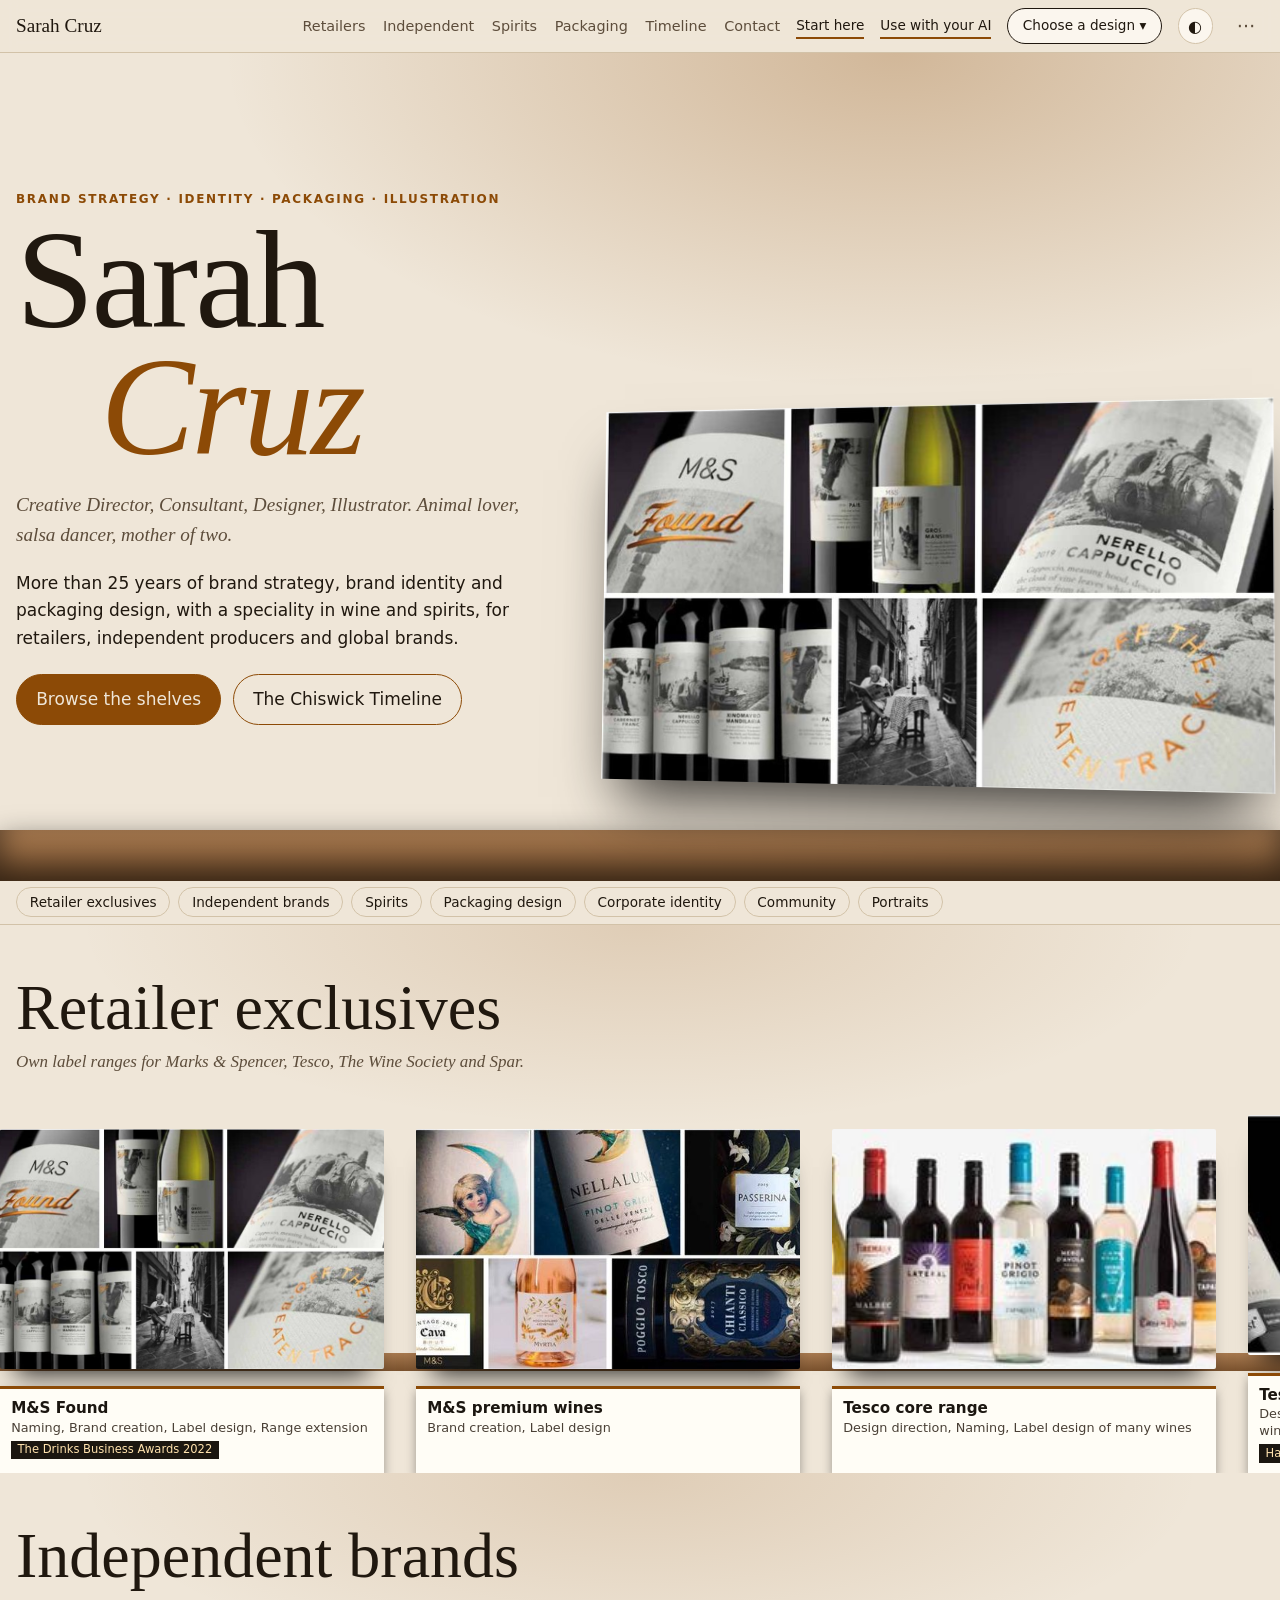
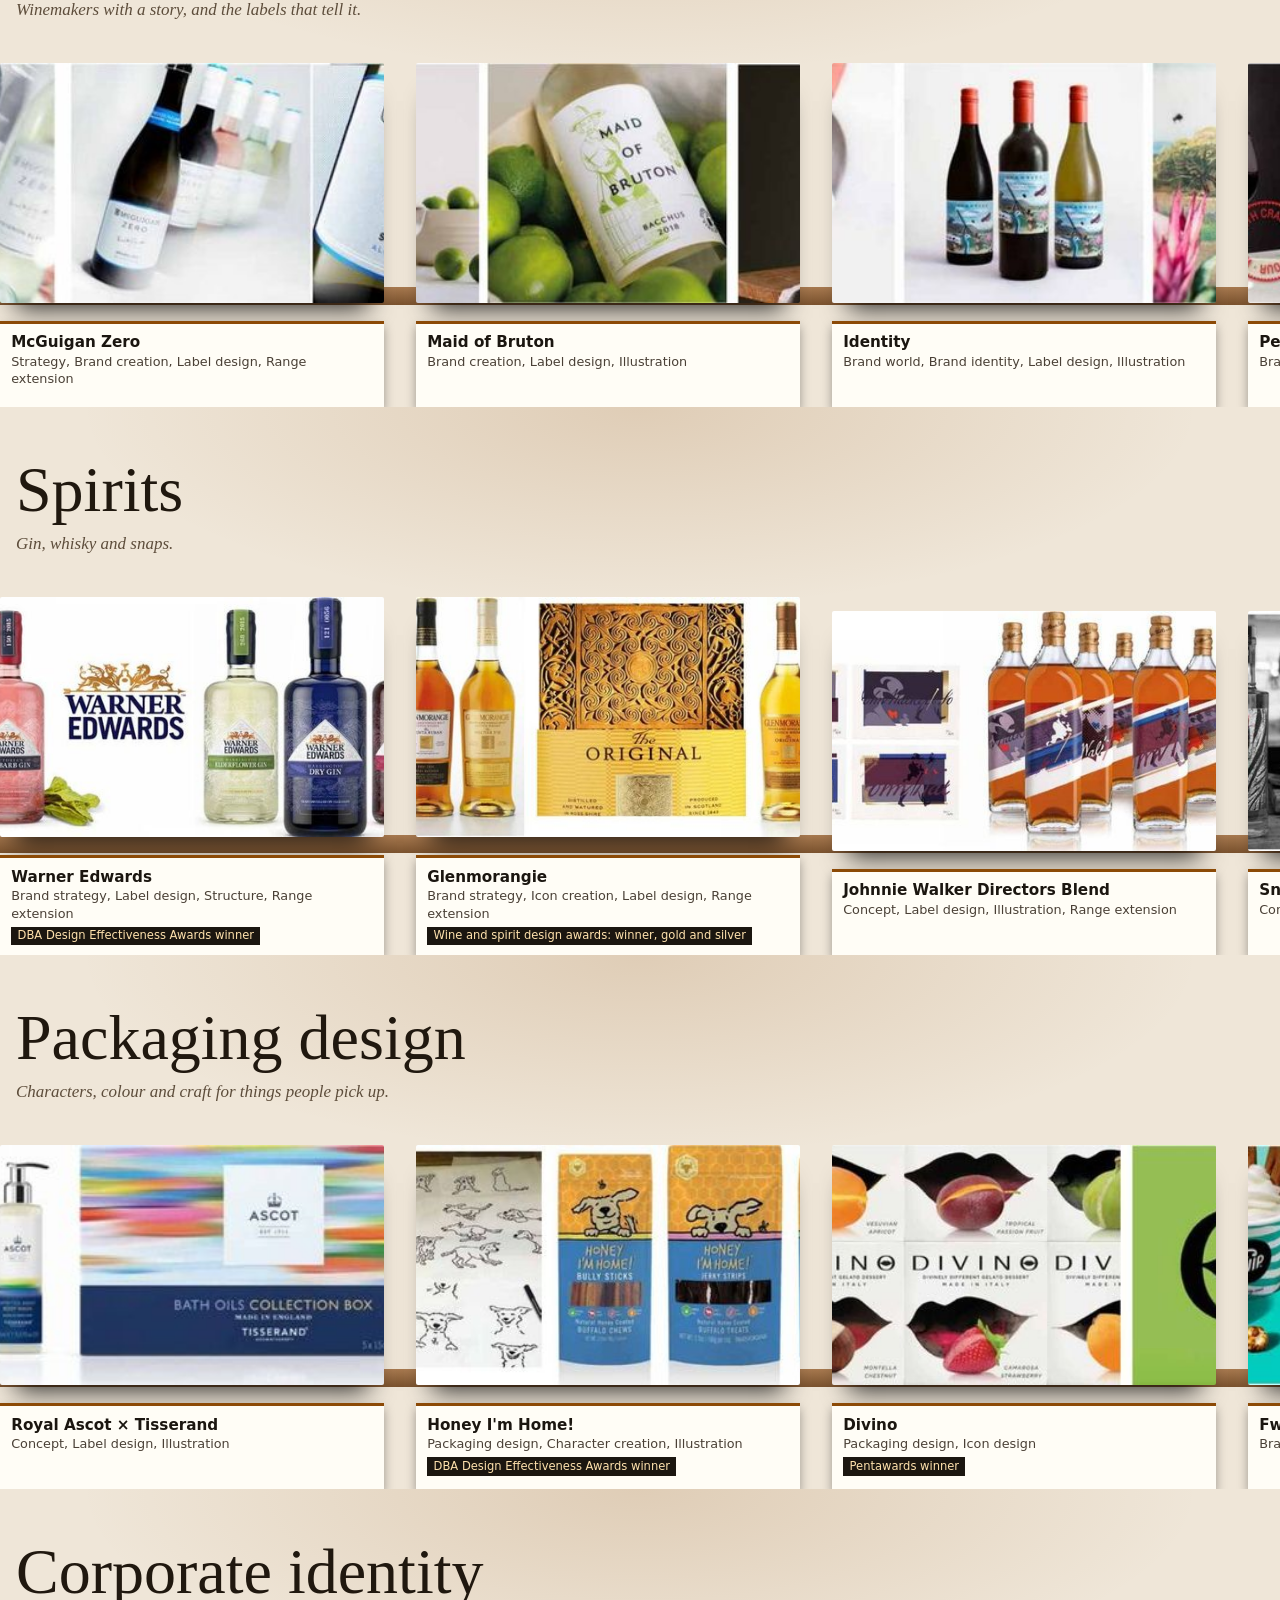
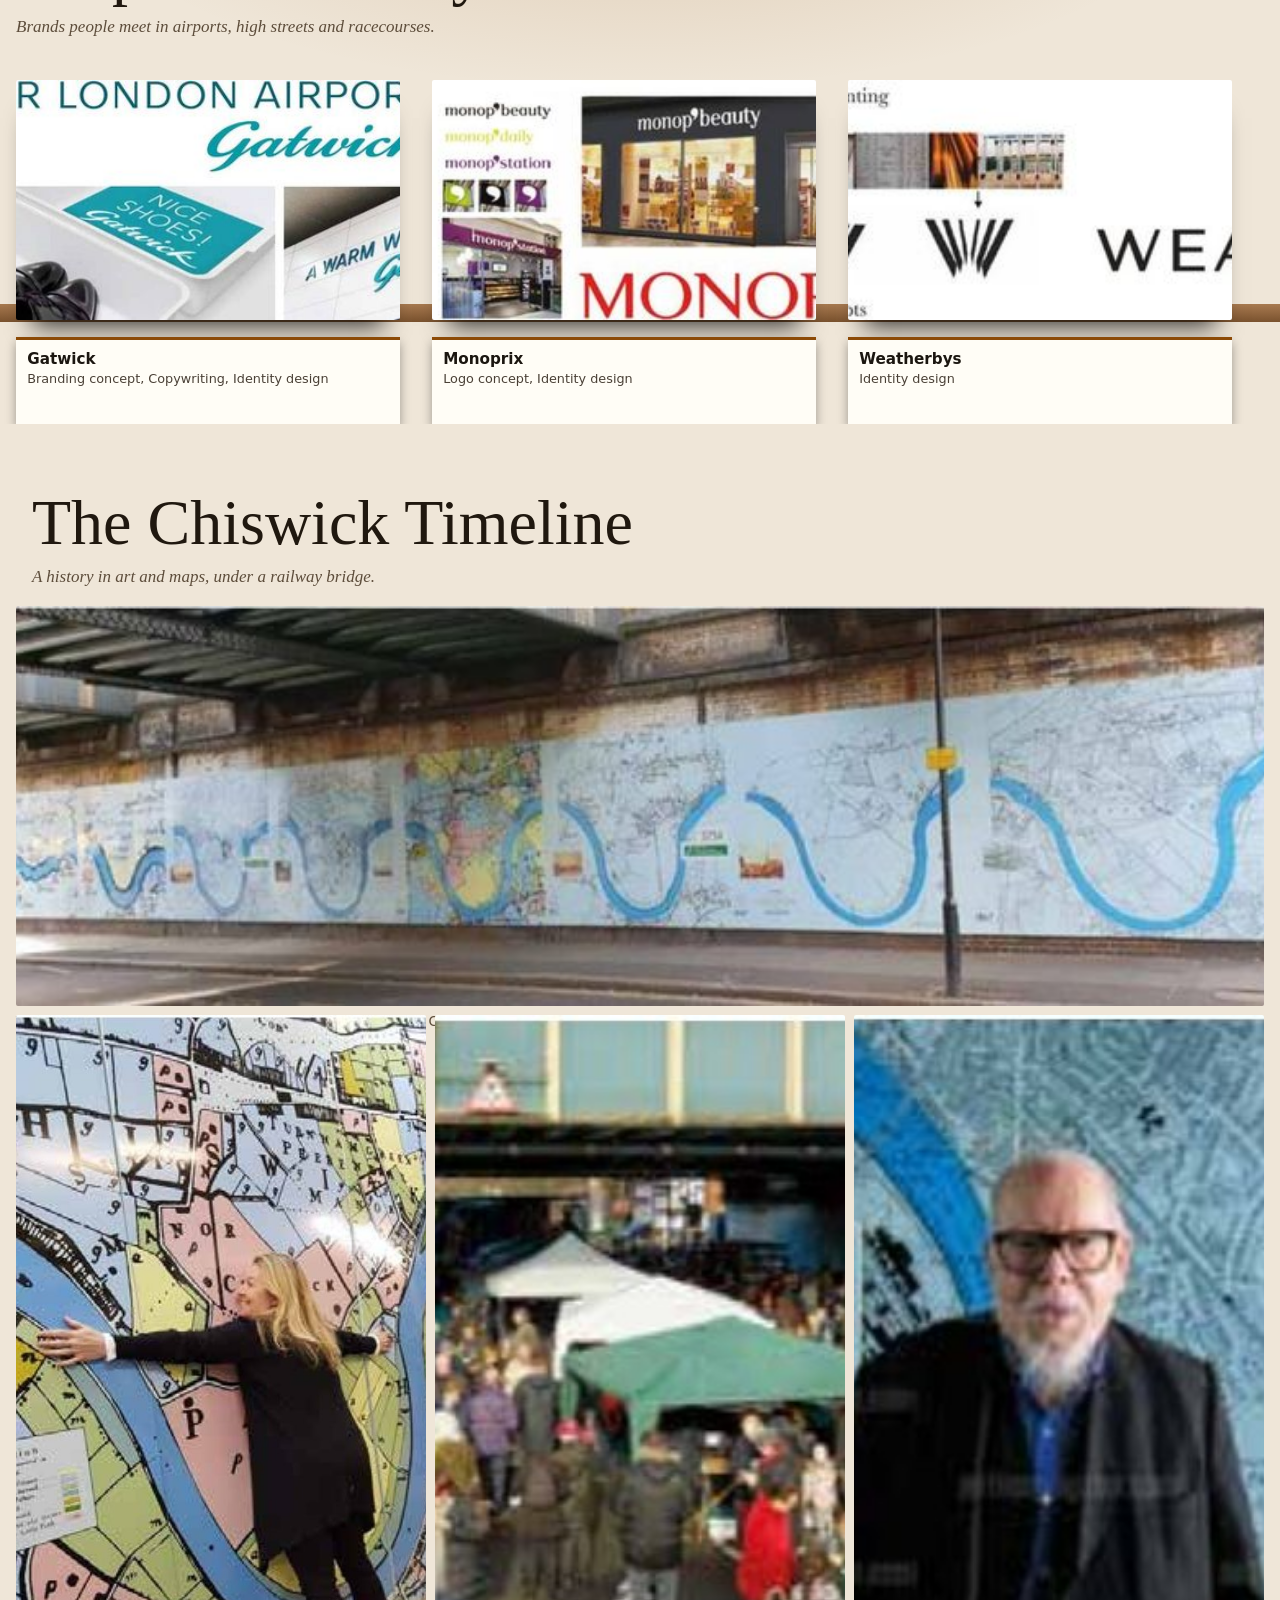
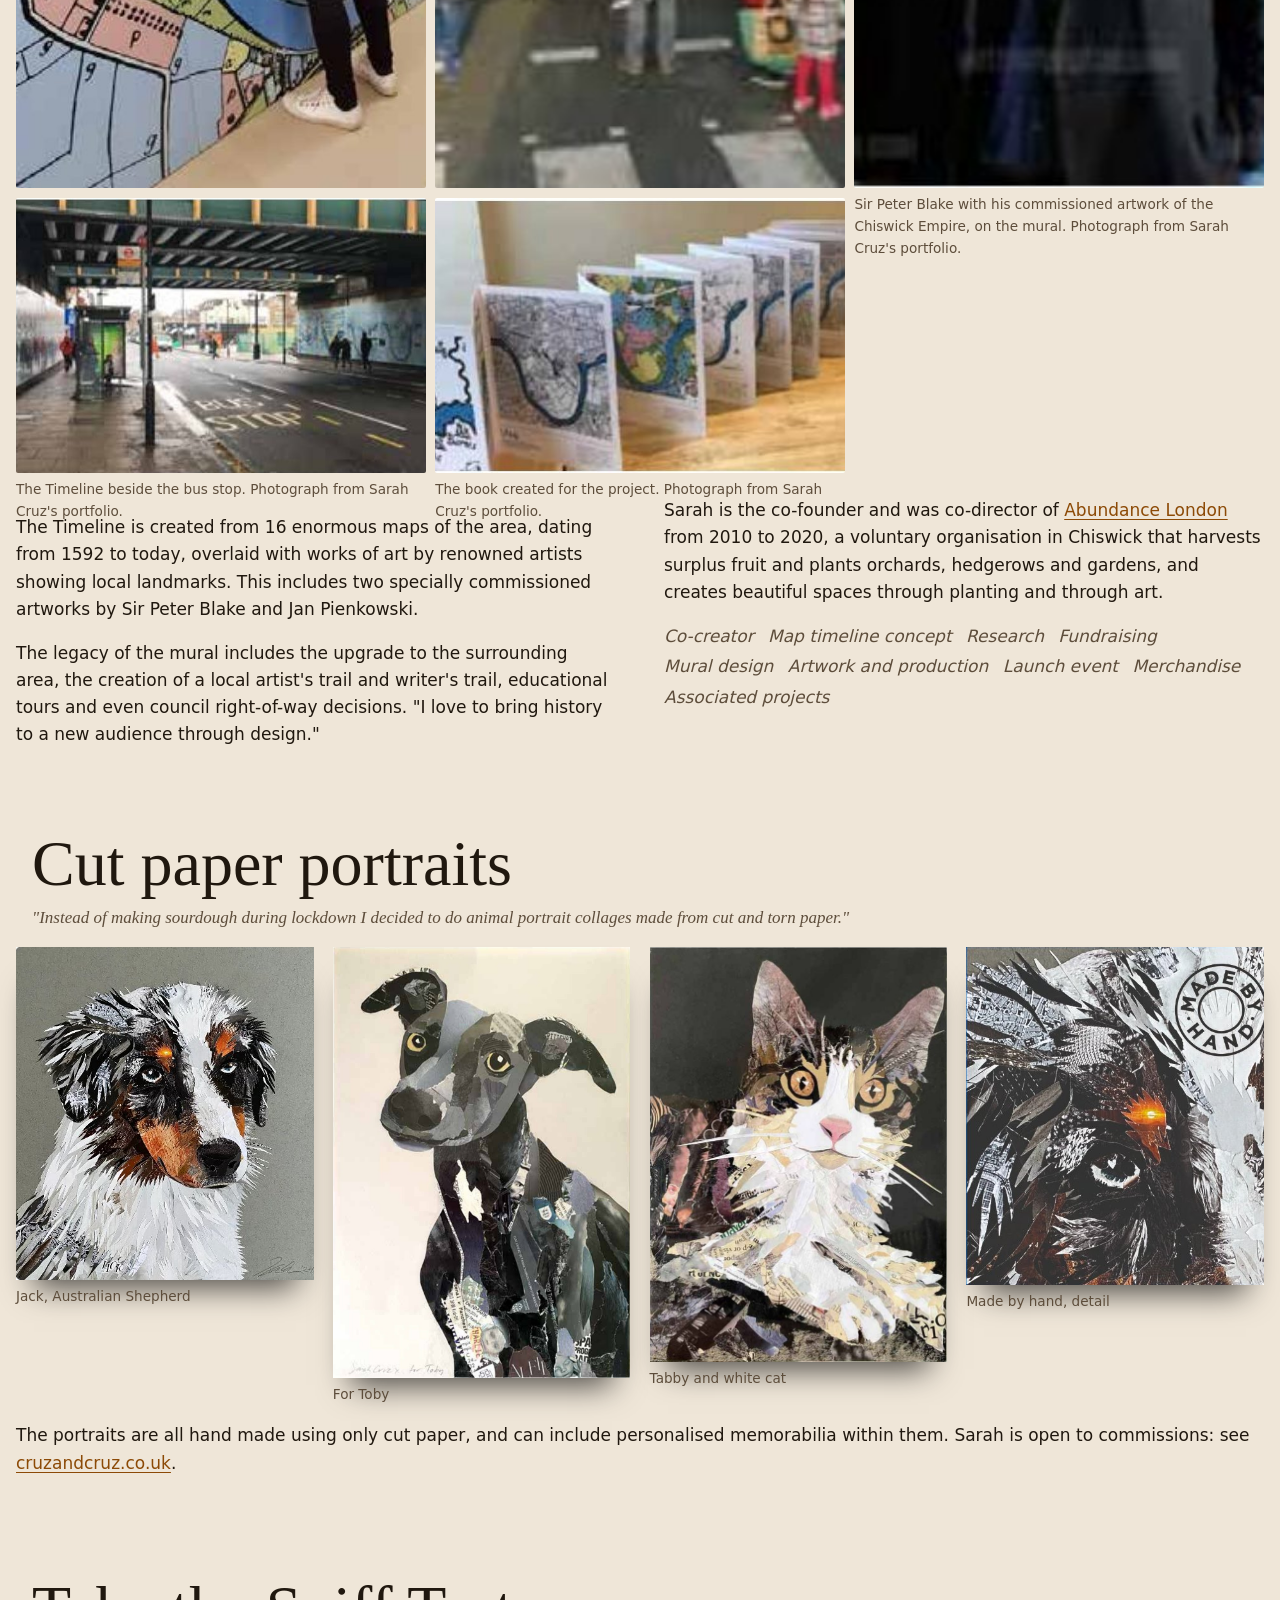
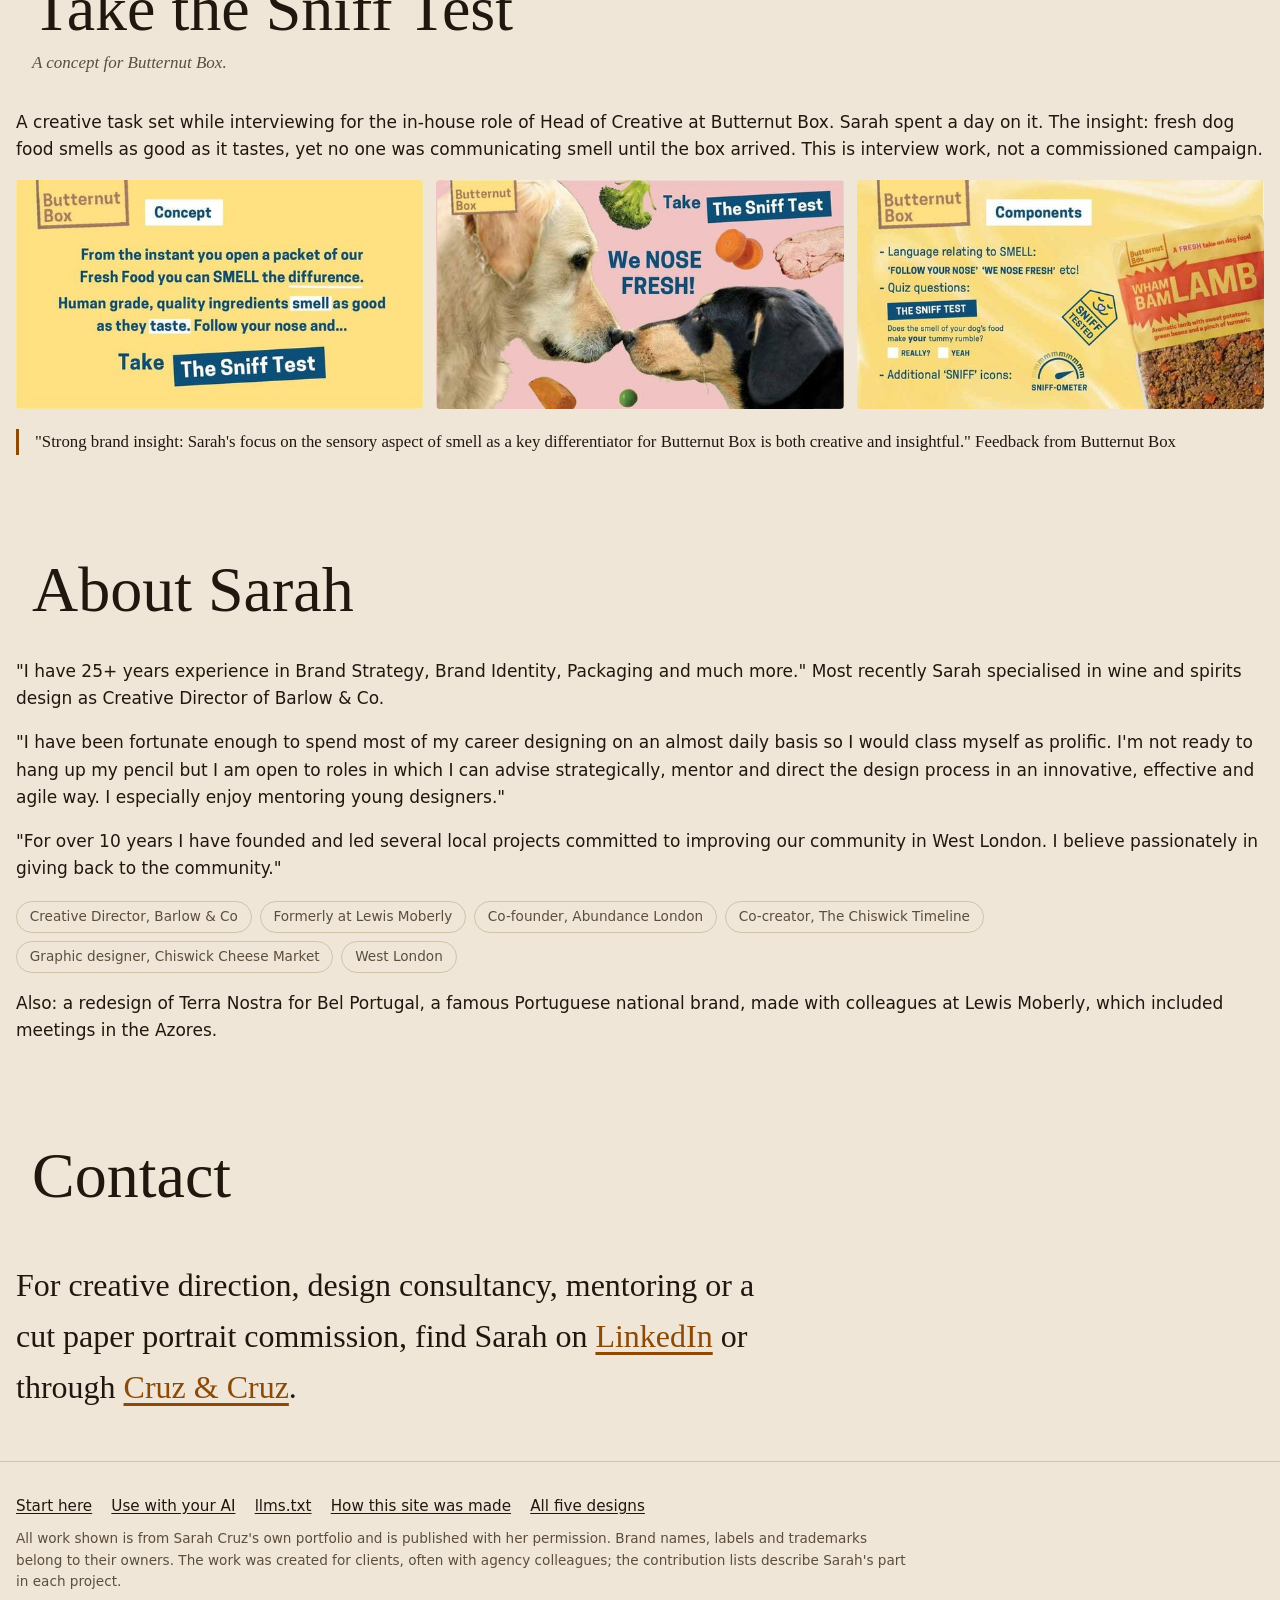
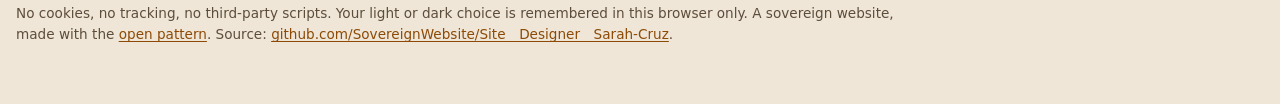
==== commit 72054d0a: "Add Start here, Use with your AI, llms.txt and How it was made - /start/: for Sarah, taking over the" ====
--- a/site/index.html
+++ b/site/index.html
@@ -12,11 +12,11 @@
 </head>
 <body class="d2">
 <a class="skip" href="#main">Skip to content</a>
-<header class="top"><div class="bar"><a class="name" href="#main">Sarah Cruz</a><nav aria-label="Sections"><ul><li><a href="#retail">Retailers</a></li><li><a href="#independent">Independent</a></li><li><a href="#spirits">Spirits</a></li><li><a href="#packaging">Packaging</a></li><li><a href="#timeline">Timeline</a></li><li><a href="#contact">Contact</a></li></ul></nav><details class="chooser"><summary>Choose a design</summary><div class="cards" role="list"><a class="card" role="listitem" href="designs/1.html"><img src="img/shots/d1.webp" alt="" width="640" height="400" loading="lazy"><strong>1. The Wine List</strong><span>Her work as a merchant&#x27;s list: by region, with tasting notes.</span></a><a class="card" role="listitem" href="designs/2.html" aria-current="page"><img src="img/shots/d2.webp" alt="" width="640" height="400" loading="lazy"><strong>2. The Shelf</strong><span>Her packs back on a lit shop shelf, each with its ticket.</span></a><a class="card" role="listitem" href="designs/3.html"><img src="img/shots/d3.webp" alt="" width="640" height="400" loading="lazy"><strong>3. Front and Back</strong><span>The page as one wine label: the front sells, the back tells.</span></a><a class="card" role="listitem" href="designs/4.html"><img src="img/shots/d4.webp" alt="" width="640" height="400" loading="lazy"><strong>4. The Timeline</strong><span>One long strip with a river through it, like the Chiswick mural.</span></a><a class="card" role="listitem" href="designs/5.html"><img src="img/shots/d5.webp" alt="" width="640" height="400" loading="lazy"><strong>5. Cut Paper</strong><span>Built in layers like her pet portraits, with the portraits first.</span></a><a class="card all" href="designs/">All designs, as a list</a></div></details><button class="theme" type="button" aria-label="Switch between light and dark" title="Light or dark. Remembered in this browser only.">&#9680;</button><details class="family-menu"><summary aria-label="Sovereign Website links"><span aria-hidden="true">&#8943;</span></summary><ul>
+<header class="top"><div class="bar"><a class="name" href="#main">Sarah Cruz</a><nav aria-label="Sections"><ul><li><a href="#retail">Retailers</a></li><li><a href="#independent">Independent</a></li><li><a href="#spirits">Spirits</a></li><li><a href="#packaging">Packaging</a></li><li><a href="#timeline">Timeline</a></li><li><a href="#contact">Contact</a></li></ul></nav><a class="hlink" href="start/">Start here</a><a class="hlink" href="agents/">Use with your AI</a><details class="chooser"><summary>Choose a design</summary><div class="cards" role="list"><a class="card" role="listitem" href="designs/1.html"><img src="img/shots/d1.webp" alt="" width="640" height="400" loading="lazy"><strong>1. The Wine List</strong><span>Her work as a merchant&#x27;s list: by region, with tasting notes.</span></a><a class="card" role="listitem" href="designs/2.html" aria-current="page"><img src="img/shots/d2.webp" alt="" width="640" height="400" loading="lazy"><strong>2. The Shelf</strong><span>Her packs back on a lit shop shelf, each with its ticket.</span></a><a class="card" role="listitem" href="designs/3.html"><img src="img/shots/d3.webp" alt="" width="640" height="400" loading="lazy"><strong>3. Front and Back</strong><span>The page as one wine label: the front sells, the back tells.</span></a><a class="card" role="listitem" href="designs/4.html"><img src="img/shots/d4.webp" alt="" width="640" height="400" loading="lazy"><strong>4. The Timeline</strong><span>One long strip with a river through it, like the Chiswick mural.</span></a><a class="card" role="listitem" href="designs/5.html"><img src="img/shots/d5.webp" alt="" width="640" height="400" loading="lazy"><strong>5. Cut Paper</strong><span>Built in layers like her pet portraits, with the portraits first.</span></a><a class="card all" href="designs/">All designs, as a list</a></div></details><button class="theme" type="button" aria-label="Switch between light and dark" title="Light or dark. Remembered in this browser only.">&#9680;</button><details class="family-menu"><summary aria-label="Sovereign Website links"><span aria-hidden="true">&#8943;</span></summary><ul>
 <li><a href="https://sovereignwebsite.ai/">Sovereign Website</a></li><li><a href="https://sovereignwebsite.org/">Principles</a></li>
 <li><a href="https://sovereignwebsite.site/">Hosted</a></li><li><a href="https://hub.sovereignwebsite.site/">Hub</a></li>
 <li><a href="https://vault.sovereignwebsite.site/">Vault</a></li><li><a href="https://agenticcells.ai/">AgentiCCells</a></li>
-<li><a href="https://riskmandate.ai/">RiskMandate</a></li><li><a href="https://newsroom.sgit.ai/">Newsroom</a></li></ul></details></div></header>
+<li><a href="https://riskmandate.ai/">RiskMandate</a></li><li><a href="https://newsroom.sgit.ai/">Newsroom</a></li></ul></details></div><div class="mobile-links"><a href="start/">Start here</a><a href="agents/">Use with your AI</a></div></header>
 <main id="main">
 
 <section class="storefront">
@@ -36,7 +36,7 @@
 <section class="counter" id="about"><div class="board"><h2>About Sarah</h2></div><div class="about"><p>"I have 25+ years experience in Brand Strategy, Brand Identity, Packaging and much more." Most recently Sarah specialised in wine and spirits design as Creative Director of Barlow &amp; Co.</p><p>"I have been fortunate enough to spend most of my career designing on an almost daily basis so I would class myself as prolific. I'm not ready to hang up my pencil but I am open to roles in which I can advise strategically, mentor and direct the design process in an innovative, effective and agile way. I especially enjoy mentoring young designers."</p><p>"For over 10 years I have founded and led several local projects committed to improving our community in West London. I believe passionately in giving back to the community."</p><ul class="facts"><li>Creative Director, Barlow &amp; Co</li><li>Formerly at Lewis Moberly</li><li>Co-founder, Abundance London</li><li>Co-creator, The Chiswick Timeline</li><li>Graphic designer, Chiswick Cheese Market</li><li>West London</li></ul></div><p class="note">Also: a redesign of Terra Nostra for Bel Portugal, a famous Portuguese national brand, made with colleagues at Lewis Moberly, which included meetings in the Azores.</p></section>
 <section class="counter" id="contact"><div class="board"><h2>Contact</h2></div><p class="big">For creative direction, design consultancy, mentoring or a cut paper portrait commission, find Sarah on <a href="https://www.linkedin.com/in/sarah-cruz-designer">LinkedIn</a> or through <a href="https://cruzandcruz.co.uk">Cruz &amp; Cruz</a>.</p></section>
 </main>
-<footer class="foot"><div class="in"><p>All work shown is from Sarah Cruz's own portfolio and is published with her permission. Brand names, labels and trademarks belong to their owners. The work was created for clients, often with agency colleagues; the contribution lists describe Sarah's part in each project.</p><p>No cookies, no tracking, no third-party scripts. Your light or dark choice is remembered in this browser only. A sovereign website, made with the <a href="https://sovereignwebsite.org/">open pattern</a>. Source: <a href="https://github.com/SovereignWebsite/Site__Designer__Sarah-Cruz">github.com/SovereignWebsite/Site__Designer__Sarah-Cruz</a>.</p></div></footer><dialog id="lb" aria-label="Image viewer"><form method="dialog"><button aria-label="Close">&times;</button></form><img alt=""><p></p></dialog>
+<footer class="foot"><div class="in"><p class="flinks"><a href="start/">Start here</a> <a href="agents/">Use with your AI</a> <a href="llms.txt">llms.txt</a> <a href="admin/">How this site was made</a> <a href="designs/">All five designs</a></p><p>All work shown is from Sarah Cruz's own portfolio and is published with her permission. Brand names, labels and trademarks belong to their owners. The work was created for clients, often with agency colleagues; the contribution lists describe Sarah's part in each project.</p><p>No cookies, no tracking, no third-party scripts. Your light or dark choice is remembered in this browser only. A sovereign website, made with the <a href="https://sovereignwebsite.org/">open pattern</a>. Source: <a href="https://github.com/SovereignWebsite/Site__Designer__Sarah-Cruz">github.com/SovereignWebsite/Site__Designer__Sarah-Cruz</a>.</p></div></footer><dialog id="lb" aria-label="Image viewer"><form method="dialog"><button aria-label="Close">&times;</button></form><img alt=""><p></p></dialog>
 <script src="js/site.js" defer></script>
 
 </body>
--- a/site/css/common.css
+++ b/site/css/common.css
@@ -65,3 +65,16 @@
 dialog form button{background:#fff;color:#111;border:0;border-radius:99px;width:2.6rem;height:2.6rem;font-size:1.4rem;cursor:pointer}
 @media (prefers-reduced-motion:reduce){html{scroll-behavior:auto}*,*::before,*::after{transition:none!important;animation:none!important}}
 @media print{.family-menu,.top,.theme,.chooser,dialog,.aisles,.legend,.filters,.turn-btn{display:none!important}body{background:#fff;color:#000;font-size:11pt}a{color:#000}}
+.hlink{flex:none;font-size:.85rem;color:var(--fg);text-decoration:none;border-bottom:2px solid var(--accent);line-height:24px;white-space:nowrap}
+.hlink:hover{color:var(--accent)}
+.flinks{display:flex;flex-wrap:wrap;gap:.4rem 1.2rem;font-size:.95rem}.flinks a{color:var(--fg);min-height:24px;line-height:24px}
+@media (max-width:52rem){.hlink{display:none}}
+.doc{max-width:46rem;margin:0 auto;padding:3rem 1rem 4rem}
+.doc h1{font:400 clamp(2.4rem,7vw,3.6rem)/1.05 var(--serif);margin:.3rem 0 1rem}
+.doc h2{font:400 1.6rem/1.2 var(--serif);margin:2.2rem 0 .6rem}
+.doc ol li,.doc ul li{margin:.35rem 0}
+.doc pre{white-space:pre-wrap;background:var(--surface);border:1px solid var(--line);border-radius:6px;padding:1rem;font-size:.9rem}
+.doc table{border-collapse:collapse;width:100%;font-size:.9rem}.doc td,.doc th{border-bottom:1px solid var(--line);padding:.4rem .5rem;text-align:left;vertical-align:top}
+.doc code{font-size:.9em}
+.mobile-links{display:none}
+@media (max-width:52rem){.mobile-links{display:flex;gap:1rem;max-width:80rem;margin:0 auto;padding:.4rem 1rem;font-size:.85rem;border-bottom:1px solid var(--line)}.mobile-links a{color:var(--fg);min-height:24px;line-height:24px}}
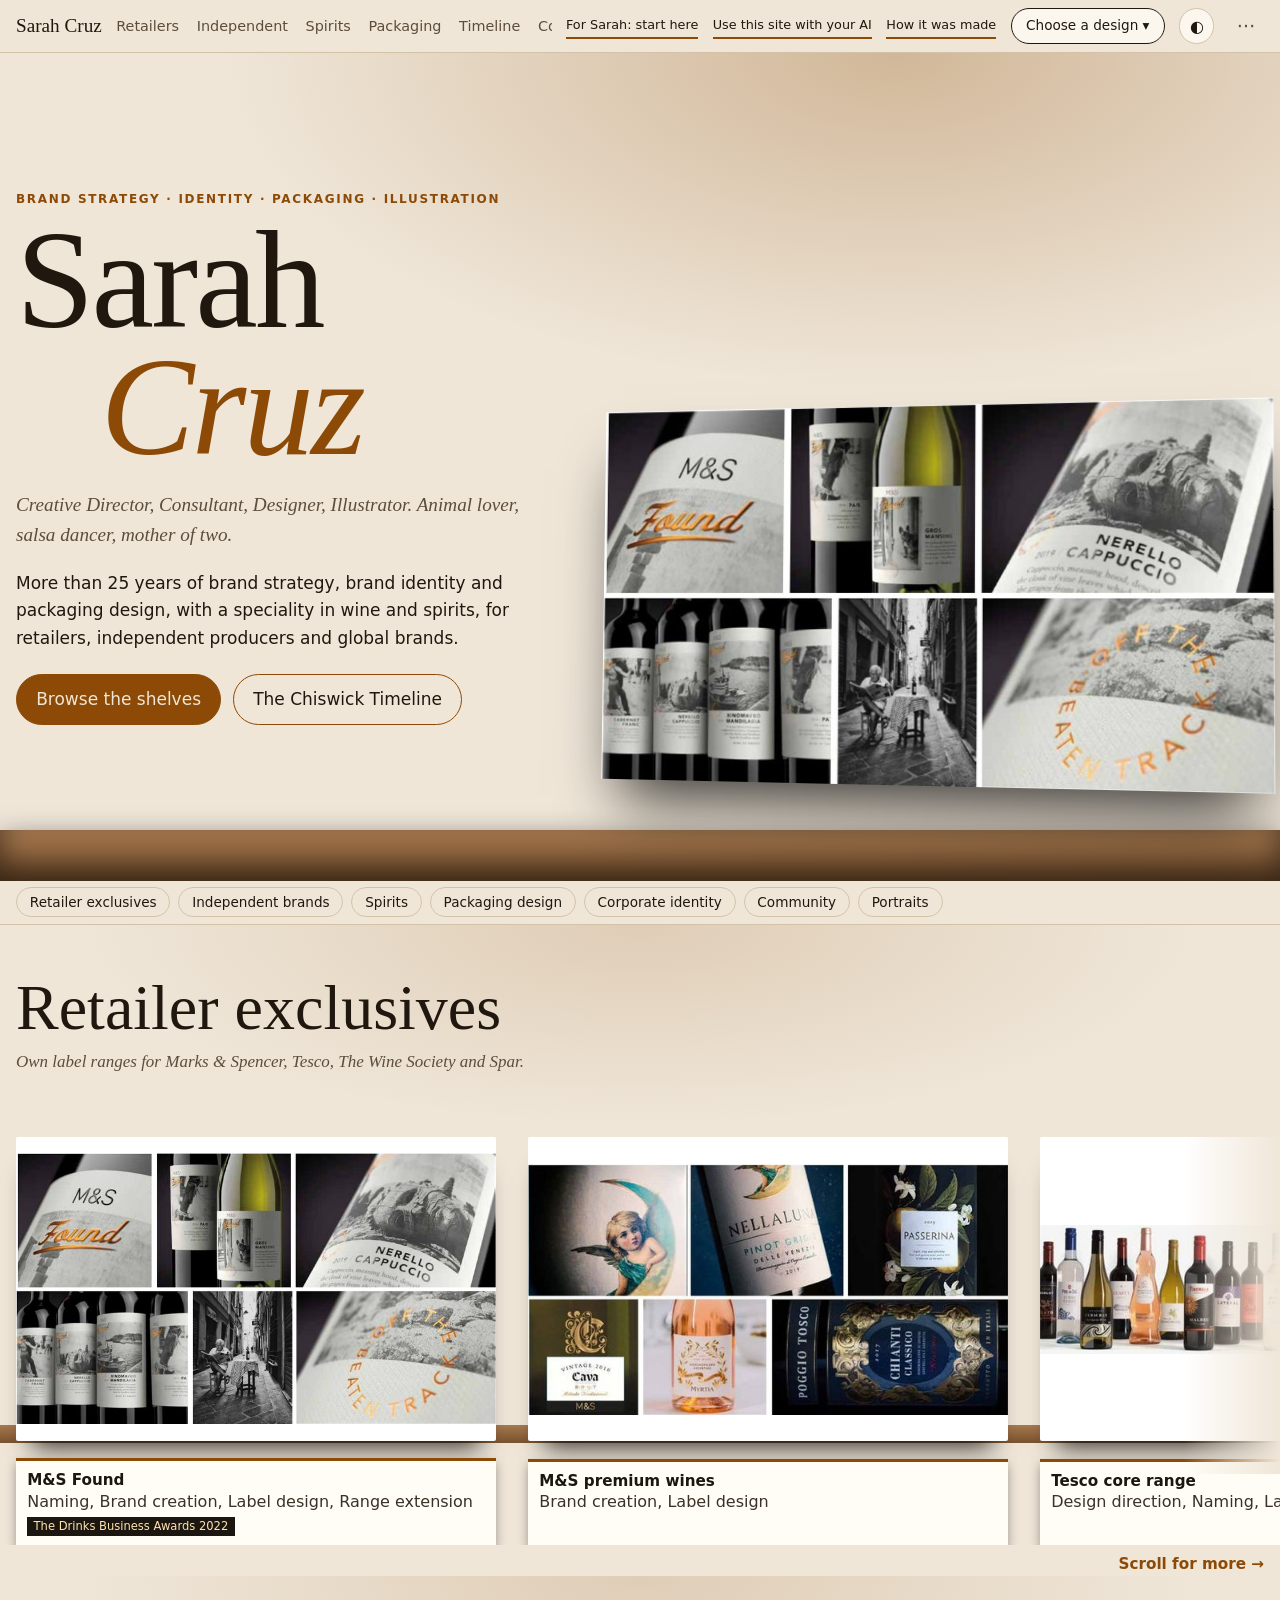
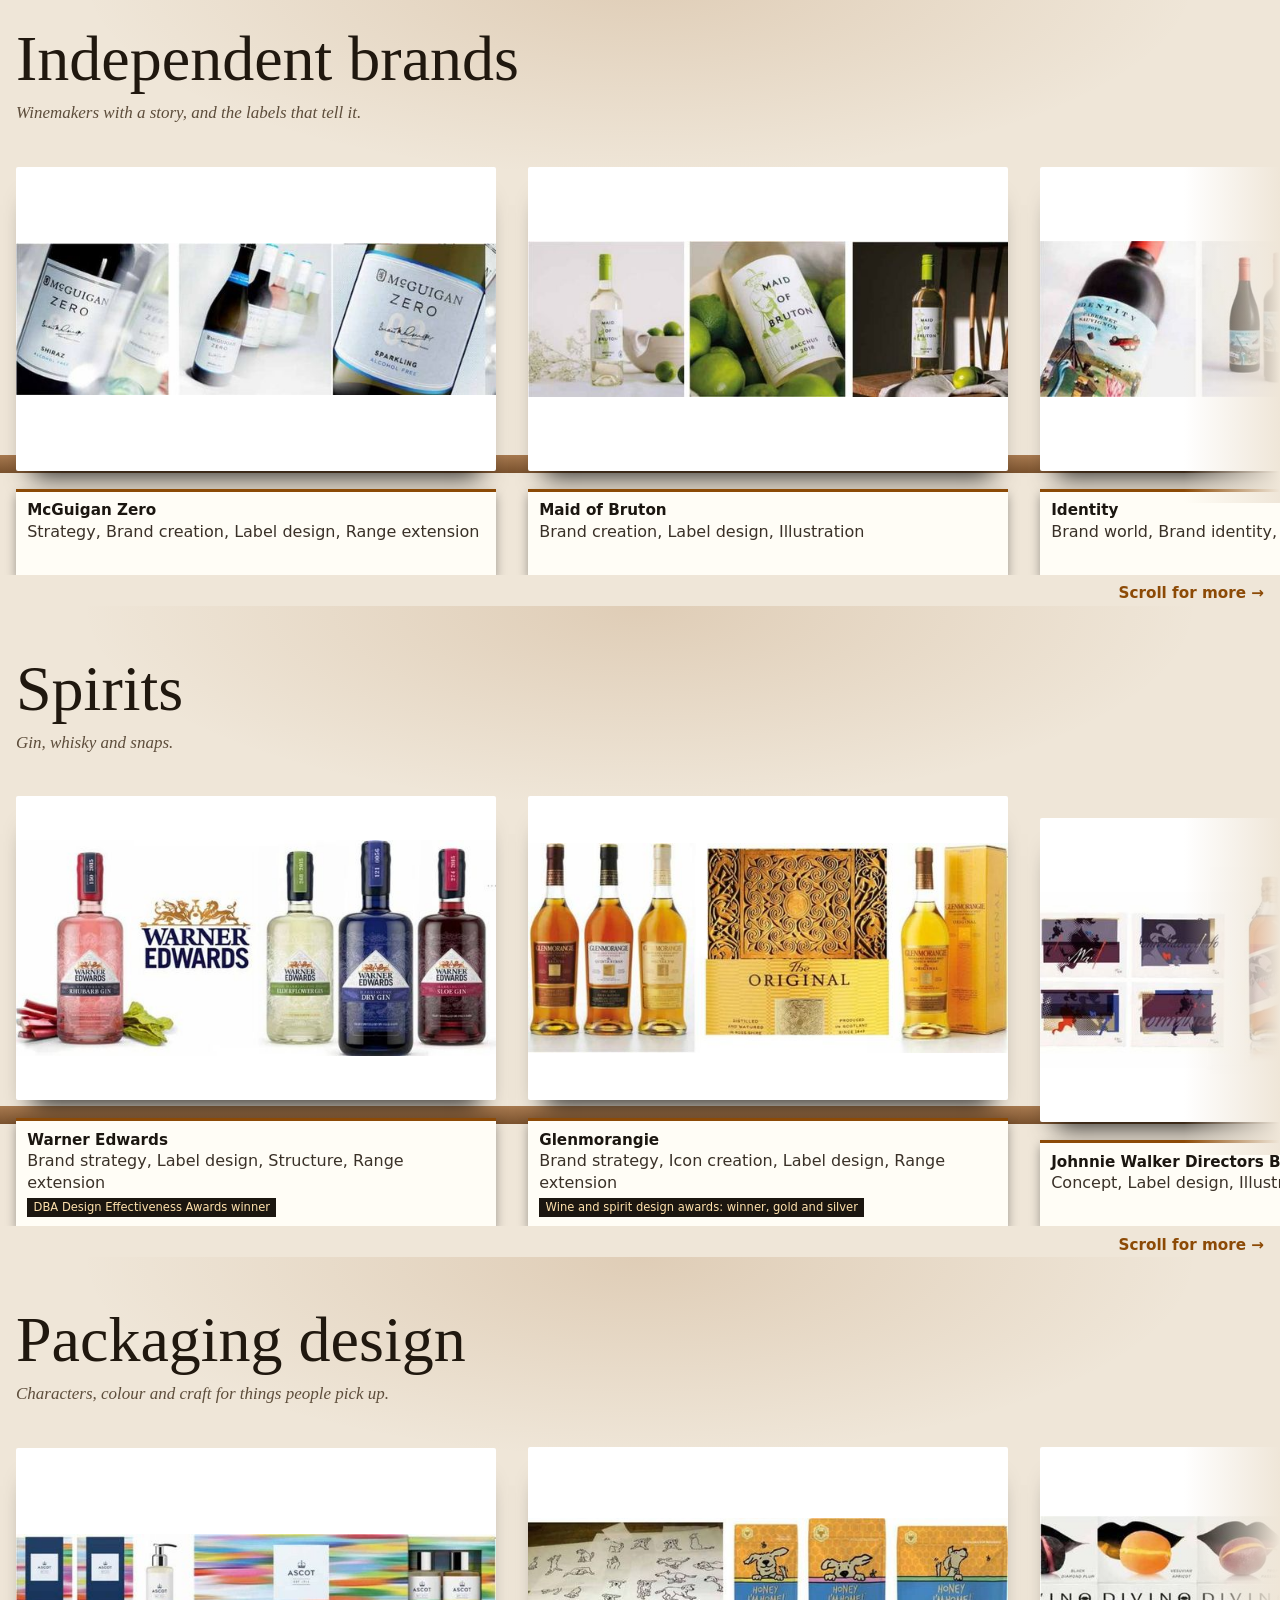
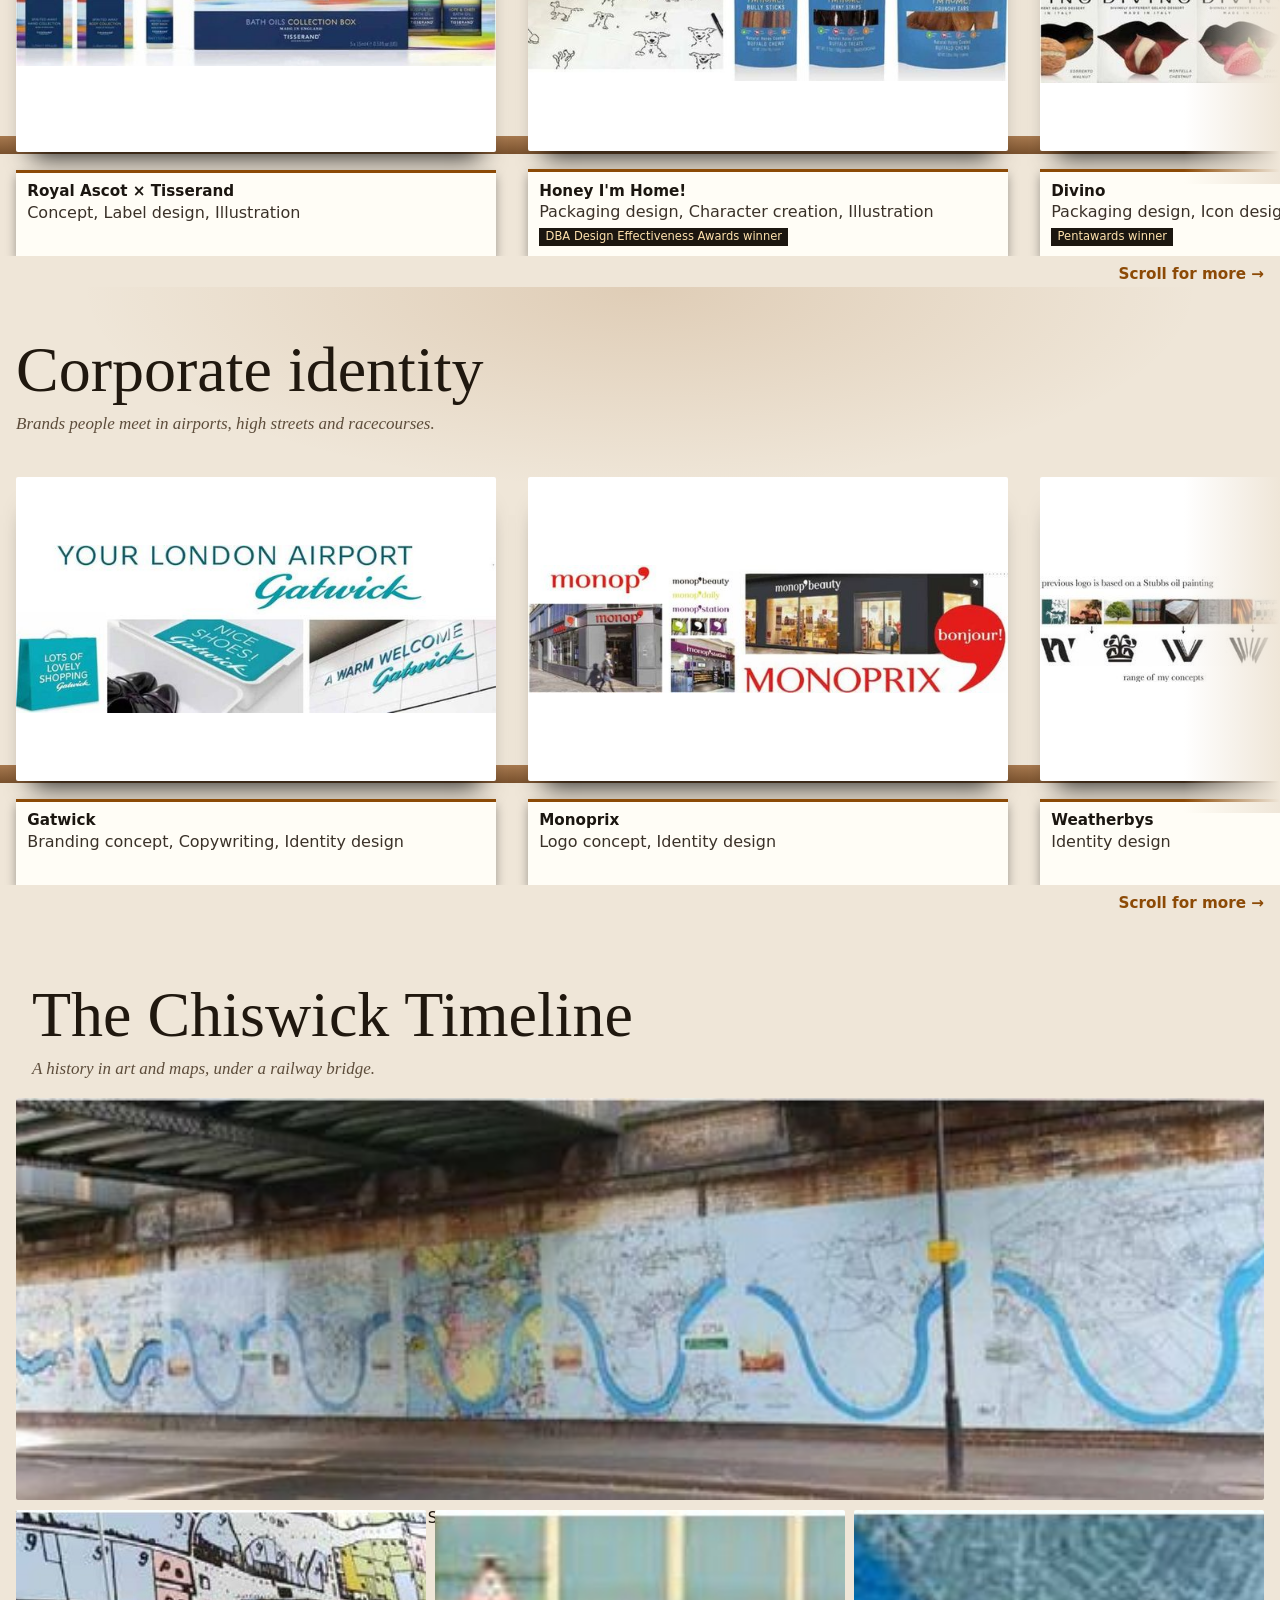
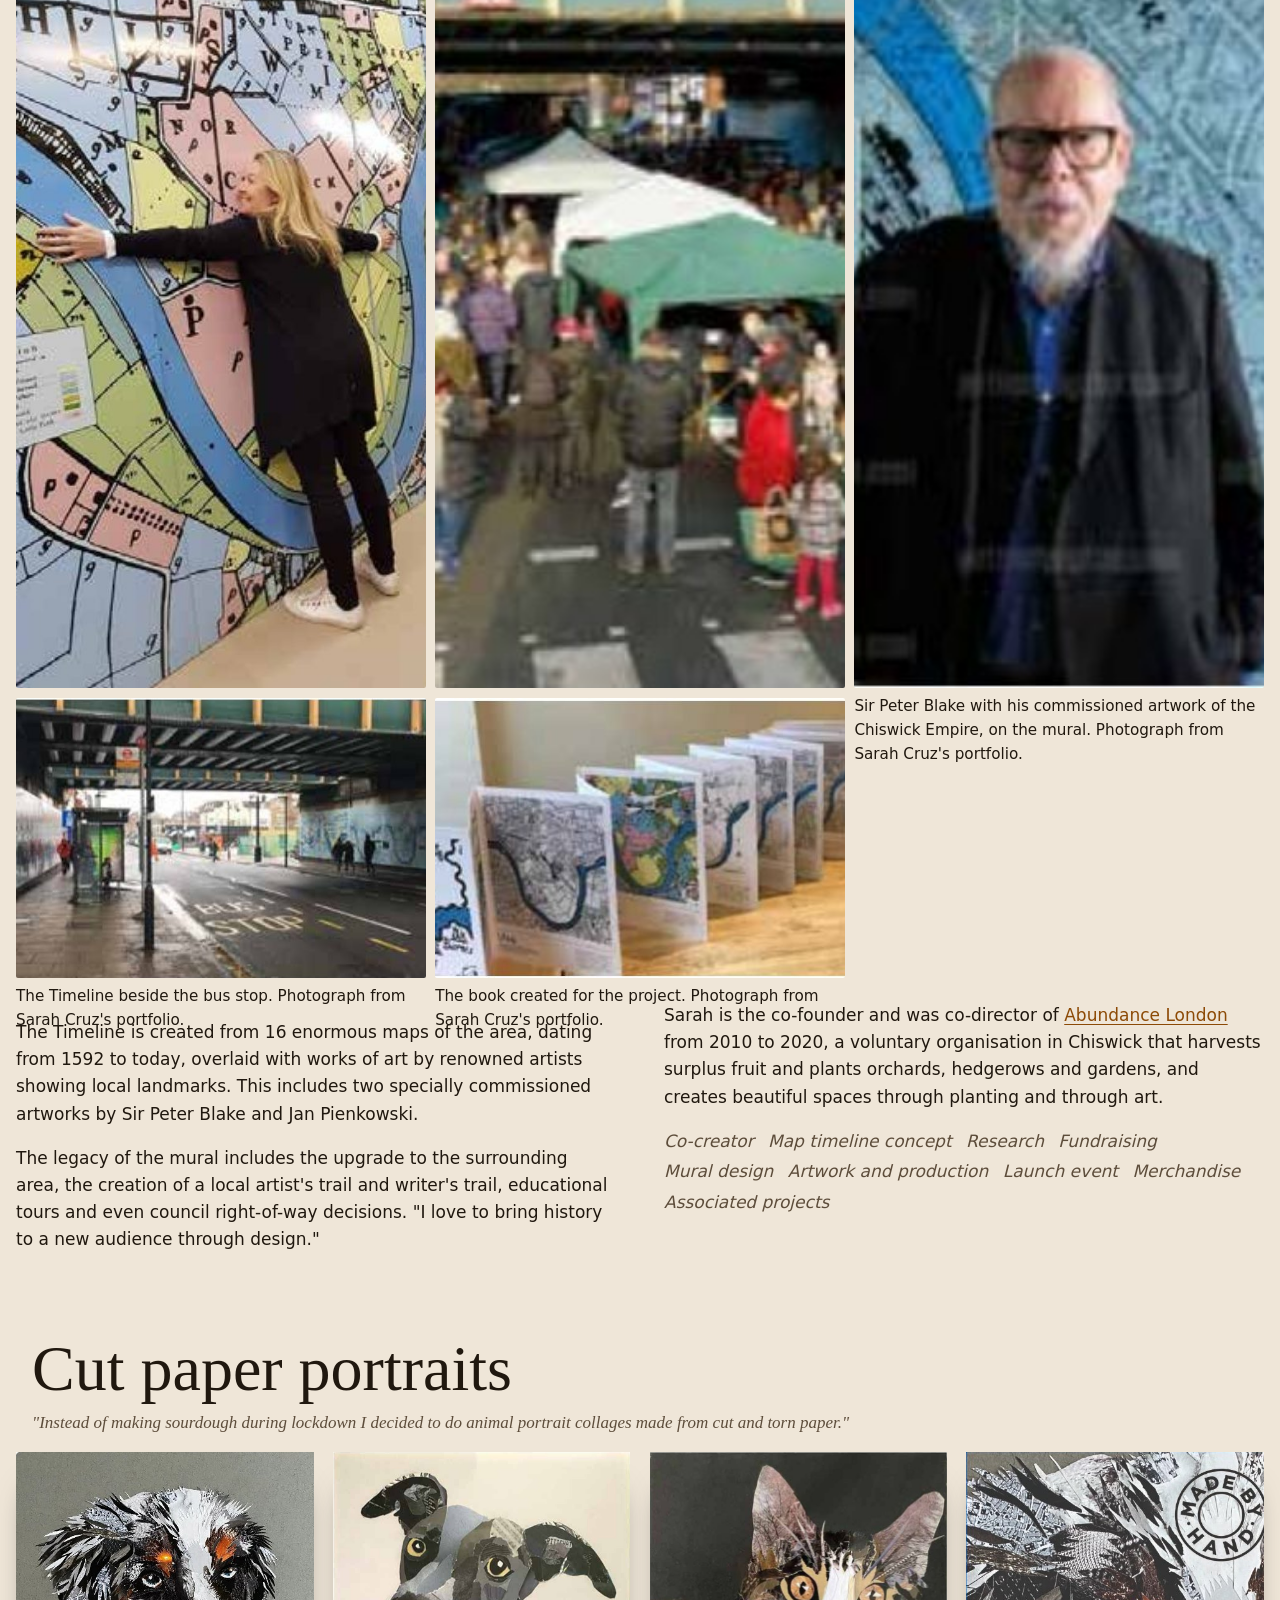
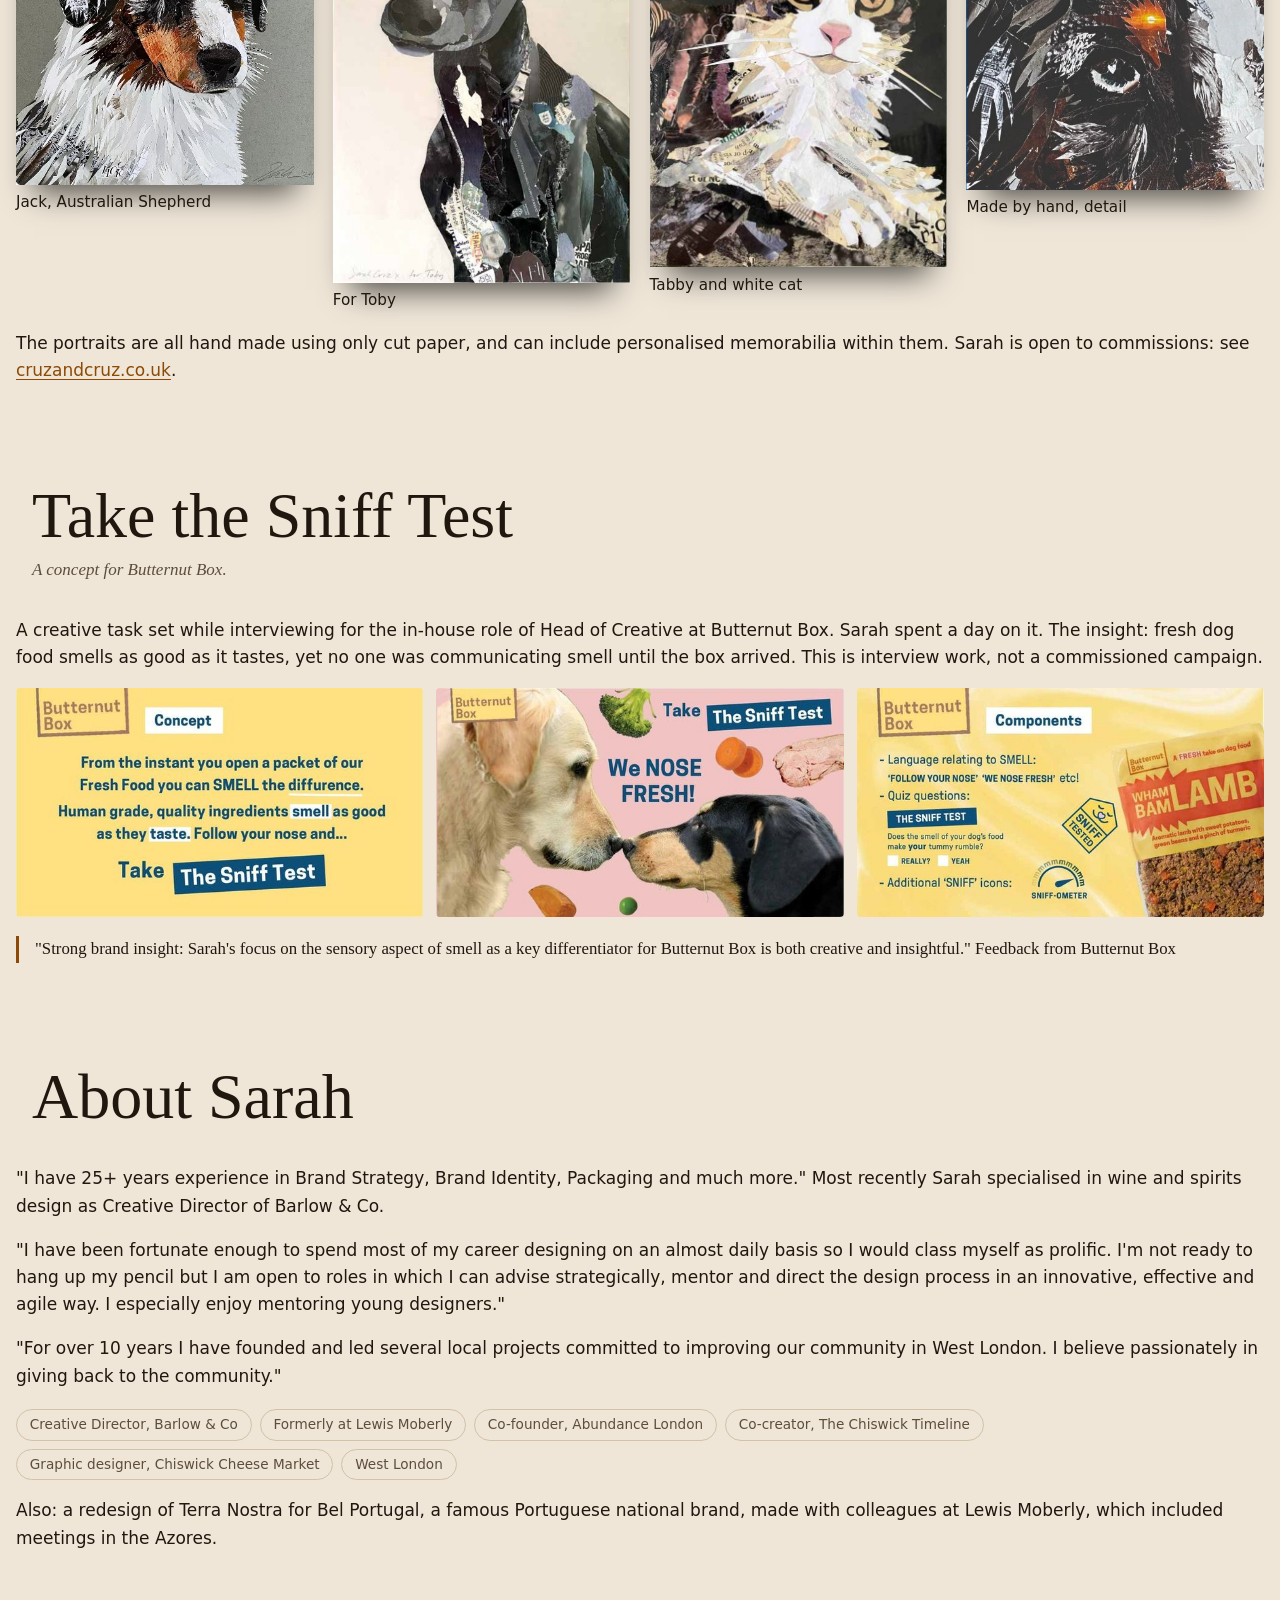
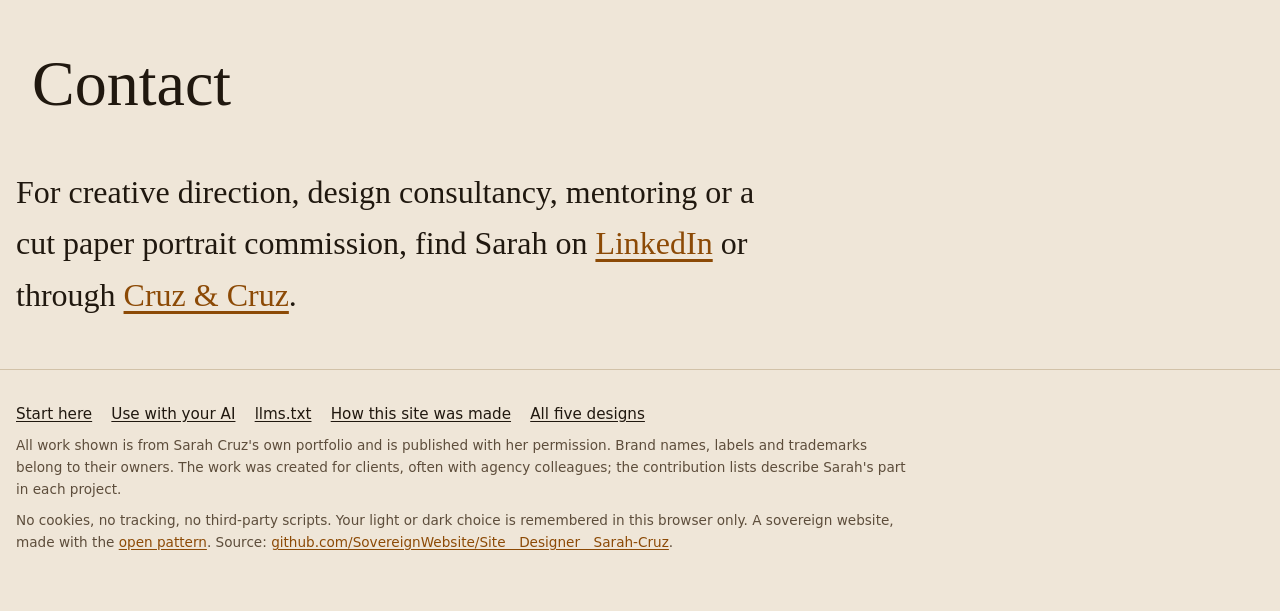
==== commit f37c19b3: "Fix design.b round 2: overflow, keyboard regions, targets, labels - Cut Paper: no sideways scroll on" ====
--- a/site/index.html
+++ b/site/index.html
@@ -6,17 +6,33 @@
 <title>Sarah Cruz, Creative Director and Designer</title>
 <meta name="description" content="Sarah Cruz: creative director, design consultant, designer and illustrator. 25+ years in brand strategy, identity and packaging, with a speciality in wine and spirits. Co-creator of the Chiswick Timeline. Design: The Shelf.">
 <meta name="color-scheme" content="light dark">
+<link rel="canonical" href="https://sarah-cruz.designer.sovereignweb.site/">
+<meta property="og:type" content="website">
+<meta property="og:site_name" content="Sarah Cruz">
+<meta property="og:title" content="Sarah Cruz, Creative Director and Designer">
+<meta property="og:description" content="Creative Director, design consultant, designer and illustrator. 25+ years of brand strategy, identity and packaging, with a speciality in wine and spirits. Co-creator of the Chiswick Timeline.">
+<meta property="og:url" content="https://sarah-cruz.designer.sovereignweb.site/">
+<meta property="og:locale" content="en_GB">
+<meta property="og:image" content="https://sarah-cruz.designer.sovereignweb.site/img/share.jpg">
+<meta property="og:image:width" content="1200">
+<meta property="og:image:height" content="630">
+<meta property="og:image:alt" content="Sarah Cruz, Creative Director and designer, beside her M&amp;S Found wine labels">
+<meta name="twitter:card" content="summary_large_image">
+<meta name="twitter:title" content="Sarah Cruz, Creative Director and Designer">
+<meta name="twitter:description" content="Creative Director, design consultant, designer and illustrator. 25+ years of brand strategy, identity and packaging, with a speciality in wine and spirits. Co-creator of the Chiswick Timeline.">
+<meta name="twitter:image" content="https://sarah-cruz.designer.sovereignweb.site/img/share.jpg">
+<meta name="twitter:image:alt" content="Sarah Cruz, Creative Director and designer, beside her M&amp;S Found wine labels">
 <link rel="icon" href="data:image/svg+xml,%3Csvg xmlns='http://www.w3.org/2000/svg' viewBox='0 0 64 64'%3E%3Ccircle cx='32' cy='32' r='30' fill='%23b4432c'/%3E%3Ctext x='32' y='43' font-family='Georgia,serif' font-size='30' text-anchor='middle' fill='%23fff'%3ESC%3C/text%3E%3C/svg%3E">
 <link rel="stylesheet" href="css/common.css">
 <link rel="stylesheet" href="css/d2.css">
 </head>
 <body class="d2">
 <a class="skip" href="#main">Skip to content</a>
-<header class="top"><div class="bar"><a class="name" href="#main">Sarah Cruz</a><nav aria-label="Sections"><ul><li><a href="#retail">Retailers</a></li><li><a href="#independent">Independent</a></li><li><a href="#spirits">Spirits</a></li><li><a href="#packaging">Packaging</a></li><li><a href="#timeline">Timeline</a></li><li><a href="#contact">Contact</a></li></ul></nav><a class="hlink" href="start/">Start here</a><a class="hlink" href="agents/">Use with your AI</a><details class="chooser"><summary>Choose a design</summary><div class="cards" role="list"><a class="card" role="listitem" href="designs/1.html"><img src="img/shots/d1.webp" alt="" width="640" height="400" loading="lazy"><strong>1. The Wine List</strong><span>Her work as a merchant&#x27;s list: by region, with tasting notes.</span></a><a class="card" role="listitem" href="designs/2.html" aria-current="page"><img src="img/shots/d2.webp" alt="" width="640" height="400" loading="lazy"><strong>2. The Shelf</strong><span>Her packs back on a lit shop shelf, each with its ticket.</span></a><a class="card" role="listitem" href="designs/3.html"><img src="img/shots/d3.webp" alt="" width="640" height="400" loading="lazy"><strong>3. Front and Back</strong><span>The page as one wine label: the front sells, the back tells.</span></a><a class="card" role="listitem" href="designs/4.html"><img src="img/shots/d4.webp" alt="" width="640" height="400" loading="lazy"><strong>4. The Timeline</strong><span>One long strip with a river through it, like the Chiswick mural.</span></a><a class="card" role="listitem" href="designs/5.html"><img src="img/shots/d5.webp" alt="" width="640" height="400" loading="lazy"><strong>5. Cut Paper</strong><span>Built in layers like her pet portraits, with the portraits first.</span></a><a class="card all" href="designs/">All designs, as a list</a></div></details><button class="theme" type="button" aria-label="Switch between light and dark" title="Light or dark. Remembered in this browser only.">&#9680;</button><details class="family-menu"><summary aria-label="Sovereign Website links"><span aria-hidden="true">&#8943;</span></summary><ul>
+<header class="top"><div class="bar"><a class="name" href="#main">Sarah Cruz</a><nav aria-label="Sections"><ul><li><a href="#retail">Retailers</a></li><li><a href="#independent">Independent</a></li><li><a href="#spirits">Spirits</a></li><li><a href="#packaging">Packaging</a></li><li><a href="#timeline">Timeline</a></li><li><a href="#contact">Contact</a></li></ul></nav><a class="hlink" href="start/">For Sarah: start here</a><a class="hlink" href="agents/">Use this site with your AI</a><a class="hlink" href="admin/">How it was made</a><details class="chooser"><summary>Choose a design</summary><div class="cards" role="list"><a class="card" role="listitem" href="designs/1.html"><img src="img/shots/d1.webp" alt="" width="640" height="400" loading="lazy"><strong>1. The Wine List</strong><span>Her work as a merchant&#x27;s list: by region, with tasting notes.</span></a><a class="card" role="listitem" href="designs/2.html" aria-current="page"><img src="img/shots/d2.webp" alt="" width="640" height="400" loading="lazy"><strong>2. The Shelf</strong><span>Her packs back on a lit shop shelf, each with its ticket.</span></a><a class="card" role="listitem" href="designs/3.html"><img src="img/shots/d3.webp" alt="" width="640" height="400" loading="lazy"><strong>3. Front and Back</strong><span>The page as one wine label: the front sells, the back tells.</span></a><a class="card" role="listitem" href="designs/4.html"><img src="img/shots/d4.webp" alt="" width="640" height="400" loading="lazy"><strong>4. The Timeline</strong><span>One long strip with a river through it, like the Chiswick mural.</span></a><a class="card" role="listitem" href="designs/5.html"><img src="img/shots/d5.webp" alt="" width="640" height="400" loading="lazy"><strong>5. Cut Paper</strong><span>Built in layers like her pet portraits, with the portraits first.</span></a><a class="card all" href="designs/">All designs, as a list</a></div></details><button class="theme" type="button" aria-label="Switch between light and dark" title="Light or dark. Remembered in this browser only.">&#9680;</button><details class="family-menu"><summary aria-label="Sovereign Website links"><span aria-hidden="true">&#8943;</span></summary><ul>
 <li><a href="https://sovereignwebsite.ai/">Sovereign Website</a></li><li><a href="https://sovereignwebsite.org/">Principles</a></li>
 <li><a href="https://sovereignwebsite.site/">Hosted</a></li><li><a href="https://hub.sovereignwebsite.site/">Hub</a></li>
 <li><a href="https://vault.sovereignwebsite.site/">Vault</a></li><li><a href="https://agenticcells.ai/">AgentiCCells</a></li>
-<li><a href="https://riskmandate.ai/">RiskMandate</a></li><li><a href="https://newsroom.sgit.ai/">Newsroom</a></li></ul></details></div><div class="mobile-links"><a href="start/">Start here</a><a href="agents/">Use with your AI</a></div></header>
+<li><a href="https://riskmandate.ai/">RiskMandate</a></li><li><a href="https://newsroom.sgit.ai/">Newsroom</a></li></ul></details></div><div class="mobile-links"><a href="start/">For Sarah: start here</a><a href="agents/">Use with your AI</a><a href="admin/">How it was made</a></div></header>
 <main id="main">
 
 <section class="storefront">
@@ -27,7 +43,7 @@
   <figure class="hero-pack"><img src="img/ms-found-900.jpg" srcset="img/ms-found-600.jpg 600w, img/ms-found-900.jpg 900w, img/ms-found.jpg 1728w" sizes="(max-width:44rem) 100vw, 60vw" alt="M&amp;S Found labels: black and white photographs of places off the beaten track, with a copper script logo" width="1728" height="976" data-full="img/ms-found.jpg"></figure>
 </section>
 <nav class="aisles" aria-label="Aisles"><ul><li><a href="#retail">Retailer exclusives</a></li><li><a href="#independent">Independent brands</a></li><li><a href="#spirits">Spirits</a></li><li><a href="#packaging">Packaging design</a></li><li><a href="#identity">Corporate identity</a></li><li><a href="#timeline">Community</a></li><li><a href="#portraits">Portraits</a></li></ul></nav>
-<section class="shelf" id="retail"><div class="board"><h2>Retailer exclusives</h2><p>Own label ranges for Marks &amp; Spencer, Tesco, The Wine Society and Spar.</p></div><ul class="row" tabindex="0" aria-label="Retailer exclusives, scroll sideways"><li class="pack"><button type="button" class="open" data-title="M&amp;S Found" data-text="The M&amp;S Found range set the stage for the idea and look of wine discovery ranges in retail."><img src="img/ms-found-900.jpg" srcset="img/ms-found-600.jpg 600w, img/ms-found-900.jpg 900w, img/ms-found.jpg 1728w" sizes="(max-width:44rem) 80vw, 30vw" alt="M&amp;S Found labels: black and white photographs of places off the beaten track, with a copper script logo" width="1728" height="976" loading="lazy" data-full="img/ms-found.jpg"></button><div class="ticket"><strong>M&amp;S Found</strong><span>Naming, Brand creation, Label design, Range extension</span><span class="star">The Drinks Business Awards 2022</span></div></li><li class="pack"><button type="button" class="open" data-title="M&amp;S premium wines" data-text="M&amp;S upping the game in its premium wine offering."><img src="img/ms-premium-900.jpg" srcset="img/ms-premium-600.jpg 600w, img/ms-premium-900.jpg 900w, img/ms-premium.jpg 1800w" sizes="(max-width:44rem) 80vw, 30vw" alt="M&amp;S premium wines: Nellaluna with a cherub on a crescent moon, Passerina with orange blossom, Cava, Myrtia and Poggio Tosco Chianti" width="1800" height="939" loading="lazy" data-full="img/ms-premium.jpg"></button><div class="ticket"><strong>M&amp;S premium wines</strong><span>Brand creation, Label design</span></div></li><li class="pack"><button type="button" class="open" data-title="Tesco core range" data-text="Redeveloping Tesco&#x27;s core range of wines. Creating their new look and brand identities."><img src="img/tesco-core-900.jpg" srcset="img/tesco-core-600.jpg 600w, img/tesco-core-900.jpg 900w, img/tesco-core.jpg 1797w" sizes="(max-width:44rem) 80vw, 30vw" alt="A line of more than twenty Tesco core range wine bottles with new labels" width="1797" height="484" loading="lazy" data-full="img/tesco-core.jpg"></button><div class="ticket"><strong>Tesco core range</strong><span>Design direction, Naming, Label design of many wines</span></div></li><li class="pack"><button type="button" class="open" data-title="Tesco Finest" data-text="Tesco Finest range of 80+ wines. Telling stories of place and producer."><img src="img/tesco-finest-900.jpg" srcset="img/tesco-finest-600.jpg 600w, img/tesco-finest-900.jpg 900w, img/tesco-finest.jpg 1670w" sizes="(max-width:44rem) 80vw, 30vw" alt="Tesco Finest Chianti Classico Riserva, Sancerre and Albarino labels" width="1670" height="552" loading="lazy" data-full="img/tesco-finest.jpg"></button><div class="ticket"><strong>Tesco Finest</strong><span>Design direction, Brand identity, Label design of many wines</span><span class="star">Harpers Design Awards 2023, Silver</span></div></li><li class="pack"><button type="button" class="open" data-title="Wairau Cove" data-text="A new look for one of Tesco&#x27;s most popular wine brands."><img src="img/wairau-cove-900.jpg" srcset="img/wairau-cove-600.jpg 600w, img/wairau-cove-900.jpg 900w, img/wairau-cove.jpg 1674w" sizes="(max-width:44rem) 80vw, 30vw" alt="Wairau Cove New Zealand wines with a small bird logo, beside a glass of white wine" width="1674" height="546" loading="lazy" data-full="img/wairau-cove.jpg"></button><div class="ticket"><strong>Wairau Cove</strong><span>Brand world, Brand identity, Label design</span></div></li><li class="pack"><button type="button" class="open" data-title="The Wine Society own brand" data-text="Refreshing the Wine Society&#x27;s own brand range."><img src="img/wine-society-900.jpg" srcset="img/wine-society-600.jpg 600w, img/wine-society-900.jpg 900w, img/wine-society.jpg 1746w" sizes="(max-width:44rem) 80vw, 30vw" alt="The Wine Society&#x27;s own brand bottles with fine engraved illustrations of figures and a fish" width="1746" height="568" loading="lazy" data-full="img/wine-society.jpg"></button><div class="ticket"><strong>The Wine Society own brand</strong><span>Label design, Range extension</span><span class="star">Harpers Design Awards 2023, Best Redesign</span></div></li><li class="pack"><button type="button" class="open" data-title="The Wine Society Generation Series" data-text="Creating the Generation Series using a &#x27;Vineline&#x27; to depict The Wine Society&#x27;s 150-year history."><img src="img/generation-series-900.jpg" srcset="img/generation-series-600.jpg 600w, img/generation-series-900.jpg 900w, img/generation-series.jpg 1746w" sizes="(max-width:44rem) 80vw, 30vw" alt="The Wine Society Generation Series: collage labels of Victorian figures, a penny farthing and vines" width="1746" height="568" loading="lazy" data-full="img/generation-series.jpg"></button><div class="ticket"><strong>The Wine Society Generation Series</strong><span>Label design, Range extension, Collage illustration</span></div></li><li class="pack"><button type="button" class="open" data-title="Spar varietals" data-text="Spar&#x27;s varietal range takes inspiration from letterpress type."><img src="img/spar-900.jpg" srcset="img/spar-600.jpg 600w, img/spar-900.jpg 900w, img/spar.jpg 1754w" sizes="(max-width:44rem) 80vw, 30vw" alt="Spar varietal wines with big letterpress initials such as S, PN, M and SB, among wooden type" width="1754" height="562" loading="lazy" data-full="img/spar.jpg"></button><div class="ticket"><strong>Spar varietals</strong><span>Label design, Range extension</span></div></li></ul></section><section class="shelf" id="independent"><div class="board"><h2>Independent brands</h2><p>Winemakers with a story, and the labels that tell it.</p></div><ul class="row" tabindex="0" aria-label="Independent brands, scroll sideways"><li class="pack"><button type="button" class="open" data-title="McGuigan Zero" data-text="Proudly introducing innovation to the UK. Now the UK&#x27;s number 1 alcohol free wine."><img src="img/mcguigan-zero-900.jpg" srcset="img/mcguigan-zero-600.jpg 600w, img/mcguigan-zero-900.jpg 900w, img/mcguigan-zero.jpg 1692w" sizes="(max-width:44rem) 80vw, 30vw" alt="McGuigan Zero alcohol free wine labels with a large faint 00 behind the signature" width="1692" height="540" loading="lazy" data-full="img/mcguigan-zero.jpg"></button><div class="ticket"><strong>McGuigan Zero</strong><span>Strategy, Brand creation, Label design, Range extension</span></div></li><li class="pack"><button type="button" class="open" data-title="Maid of Bruton" data-text="Medieval Bruton, Somerset made new. By Durslade Vineyard and the people behind the art world of Hauser &amp; Wirth. Created at Barlow &amp; Co for the very first wine from Durslade Farm Vineyard. The vineyard sits on the site of an ancient Roman vine terrace where a Roman coin was found, inscribed with a woman holding a cornucopia of grapes. The label is a medieval interpretation of that maid, treading and eating grapes with a mischievous look in her eye."><img src="img/maid-of-bruton-900.jpg" srcset="img/maid-of-bruton-600.jpg 600w, img/maid-of-bruton-900.jpg 900w, img/maid-of-bruton.jpg 1800w" sizes="(max-width:44rem) 80vw, 30vw" alt="Maid of Bruton Bacchus bottles with a green line drawing of a medieval maid treading grapes, among limes" width="1800" height="586" loading="lazy" data-full="img/maid-of-bruton.jpg"></button><div class="ticket"><strong>Maid of Bruton</strong><span>Brand creation, Label design, Illustration</span></div></li><li class="pack"><button type="button" class="open" data-title="Identity" data-text="Bringing to life the embodiment of a South African winery through illustration and augmented reality."><img src="img/identity-900.jpg" srcset="img/identity-600.jpg 600w, img/identity-900.jpg 900w, img/identity.jpg 1694w" sizes="(max-width:44rem) 80vw, 30vw" alt="Identity wine labels with a busy illustrated South African landscape, and an owl from the augmented reality animation" width="1694" height="550" loading="lazy" data-full="img/identity.jpg"></button><div class="ticket"><strong>Identity</strong><span>Brand world, Brand identity, Label design, Illustration</span></div></li><li class="pack"><button type="button" class="open" data-title="PepperBox" data-text="Creating a brand that is all about being the perfect partner for great food."><img src="img/pepperbox-900.jpg" srcset="img/pepperbox-600.jpg 600w, img/pepperbox-900.jpg 900w, img/pepperbox.jpg 1690w" sizes="(max-width:44rem) 80vw, 30vw" alt="PepperBox Shiraz with an embossed pepper grinder seal, and peppercorns spilling from a spoon" width="1690" height="566" loading="lazy" data-full="img/pepperbox.jpg"></button><div class="ticket"><strong>PepperBox</strong><span>Brand creation, Label design, Illustration</span></div></li><li class="pack"><button type="button" class="open" data-title="Vina Laguna" data-text="Successfully bringing Croatian wine to the UK with great style and storytelling."><img src="img/vina-laguna-900.jpg" srcset="img/vina-laguna-600.jpg 600w, img/vina-laguna-900.jpg 900w, img/vina-laguna.jpg 1180w" sizes="(max-width:44rem) 80vw, 30vw" alt="Vina Laguna Croatian wine bottles with silver and gold angel illustrations" width="1180" height="900" loading="lazy" data-full="img/vina-laguna.jpg"></button><div class="ticket"><strong>Vina Laguna</strong><span>Brand creation, Label design, Illustration, Tiering</span><span class="star">DBA Design Effectiveness Awards winner</span></div></li><li class="pack"><button type="button" class="open" data-title="Ashdown" data-text="Showing the world the beauty of English winemaking next to the Ashdown Forest."><img src="img/ashdown-900.jpg" srcset="img/ashdown-600.jpg 600w, img/ashdown-900.jpg 900w, img/ashdown.jpg 1684w" sizes="(max-width:44rem) 80vw, 30vw" alt="Ashdown English wine bottles in autumn leaves, each label framed by a wreath of branches" width="1684" height="644" loading="lazy" data-full="img/ashdown.jpg"></button><div class="ticket"><strong>Ashdown</strong><span>Brand creation, Label design, Illustration</span></div></li><li class="pack"><button type="button" class="open" data-title="Pol Roger canned wine" data-text="Champagne house Pol Roger makes a bold venture into UK canned wines."><img src="img/pol-roger-igo-900.jpg" srcset="img/pol-roger-igo-600.jpg 600w, img/pol-roger-igo-900.jpg 900w, img/pol-roger-igo.jpg 1676w" sizes="(max-width:44rem) 80vw, 30vw" alt="Pink and grey Organic Rose cans with a handwritten signature, on a pink background" width="1676" height="552" loading="lazy" data-full="img/pol-roger-igo.jpg"></button><div class="ticket"><strong>Pol Roger canned wine</strong><span>Naming, Brand creation, Packaging design</span></div></li><li class="pack"><button type="button" class="open" data-title="Genetie" data-text="Blending history and modernity in Burgundy."><img src="img/genetie-900.jpg" srcset="img/genetie-600.jpg 600w, img/genetie-900.jpg 900w, img/genetie.jpg 1800w" sizes="(max-width:44rem) 80vw, 30vw" alt="Genetie Burgundy: carved stone lettering, a hanging wooden sign with a half red moon, and the finished label" width="1800" height="452" loading="lazy" data-full="img/genetie.jpg"></button><div class="ticket"><strong>Genetie</strong><span>Brand world, Brand identity, Label design, Illustration</span></div></li><li class="pack"><button type="button" class="open" data-title="Valdivieso" data-text="Historic Chilean wine brand gets a refresh."><img src="img/valdivieso-900.jpg" srcset="img/valdivieso-600.jpg 600w, img/valdivieso-900.jpg 900w, img/valdivieso.jpg 1800w" sizes="(max-width:44rem) 80vw, 30vw" alt="Valdivieso Chardonnay label with a vine engraving, the V crest, and dark premium bottles" width="1800" height="584" loading="lazy" data-full="img/valdivieso.jpg"></button><div class="ticket"><strong>Valdivieso</strong><span>Label design, Range extension, Tiering</span></div></li><li class="pack"><button type="button" class="open" data-title="And many more" data-text="Here are some other lovely wine labels I have had the pleasure and privilege to design."><img src="img/labels-900.jpg" srcset="img/labels-600.jpg 600w, img/labels-900.jpg 900w, img/labels.jpg 1800w" sizes="(max-width:44rem) 80vw, 30vw" alt="A grid of fifteen wine labels including Love Struck, Mantlepiece, Comuna, Ruchette Doree, Mind Maze, Ancora, Elegance, Ixia, Chablis, Picpoul de Pinet and Balliamo" width="1800" height="1074" loading="lazy" data-full="img/labels.jpg"></button><div class="ticket"><strong>And many more</strong><span></span></div></li></ul></section><section class="shelf" id="spirits"><div class="board"><h2>Spirits</h2><p>Gin, whisky and snaps.</p></div><ul class="row" tabindex="0" aria-label="Spirits, scroll sideways"><li class="pack"><button type="button" class="open" data-title="Warner Edwards" data-text="Rebranding of Warner Edwards led to triple digit growth."><img src="img/warner-edwards-900.jpg" srcset="img/warner-edwards-600.jpg 600w, img/warner-edwards-900.jpg 900w, img/warner-edwards.jpg 1719w" sizes="(max-width:44rem) 80vw, 30vw" alt="Warner Edwards gin bottles in pink, pale green, deep blue and plum, with the gold griffin logo" width="1719" height="773" loading="lazy" data-full="img/warner-edwards.jpg"></button><div class="ticket"><strong>Warner Edwards</strong><span>Brand strategy, Label design, Structure, Range extension</span><span class="star">DBA Design Effectiveness Awards winner</span></div></li><li class="pack"><button type="button" class="open" data-title="Glenmorangie" data-text="Radical repositioning of a niche scotch whisky into an LVMH luxury brand."><img src="img/glenmorangie-900.jpg" srcset="img/glenmorangie-600.jpg 600w, img/glenmorangie-900.jpg 900w, img/glenmorangie.jpg 1798w" sizes="(max-width:44rem) 80vw, 30vw" alt="Glenmorangie bottles, a carved Celtic knotwork panel, and The Original bottle and box in gold" width="1798" height="790" loading="lazy" data-full="img/glenmorangie.jpg"></button><div class="ticket"><strong>Glenmorangie</strong><span>Brand strategy, Icon creation, Label design, Range extension</span><span class="star">Wine and spirit design awards: winner, gold and silver</span></div></li><li class="pack"><button type="button" class="open" data-title="Johnnie Walker Directors Blend" data-text="Limited edition numbered screenprints for Johnnie Walker&#x27;s exclusive Directors Blend."><img src="img/johnnie-walker-900.jpg" srcset="img/johnnie-walker-600.jpg 600w, img/johnnie-walker-900.jpg 900w, img/johnnie-walker.jpg 1764w" sizes="(max-width:44rem) 80vw, 30vw" alt="Johnnie Walker Directors Blend bottles with screenprinted labels of the striding man in purple, blue and red" width="1764" height="762" loading="lazy" data-full="img/johnnie-walker.jpg"></button><div class="ticket"><strong>Johnnie Walker Directors Blend</strong><span>Concept, Label design, Illustration, Range extension</span></div></li><li class="pack"><button type="button" class="open" data-title="Snaps &amp; Rye" data-text="Snaps &amp; Rye introduce interesting flavoured snaps liqueur to the UK."><img src="img/snaps-rye-900.jpg" srcset="img/snaps-rye-600.jpg 600w, img/snaps-rye-900.jpg 900w, img/snaps-rye.jpg 1580w" sizes="(max-width:44rem) 80vw, 30vw" alt="Snaps and Rye bottles, one with a papercut label of a snowy village on orange" width="1580" height="708" loading="lazy" data-full="img/snaps-rye.jpg"></button><div class="ticket"><strong>Snaps &amp; Rye</strong><span>Concept, Label design</span></div></li></ul></section><section class="shelf" id="packaging"><div class="board"><h2>Packaging design</h2><p>Characters, colour and craft for things people pick up.</p></div><ul class="row" tabindex="0" aria-label="Packaging design, scroll sideways"><li class="pack"><button type="button" class="open" data-title="Royal Ascot × Tisserand" data-text="Limited edition range for Royal Ascot inspired by the colourful racing silks as the horses flash by."><img src="img/ascot-900.jpg" srcset="img/ascot-600.jpg 600w, img/ascot-900.jpg 900w, img/ascot.jpg 1769w" sizes="(max-width:44rem) 80vw, 30vw" alt="Royal Ascot bath and body range by Tisserand in navy boxes banded with blurred rainbow racing-silk stripes" width="1769" height="489" loading="lazy" data-full="img/ascot.jpg"></button><div class="ticket"><strong>Royal Ascot × Tisserand</strong><span>Concept, Label design, Illustration</span></div></li><li class="pack"><button type="button" class="open" data-title="Honey I&#x27;m Home!" data-text="Celebrating our love of dogs by bringing Honey the Dog to life."><img src="img/honey-900.jpg" srcset="img/honey-600.jpg 600w, img/honey-900.jpg 900w, img/honey.jpg 1769w" sizes="(max-width:44rem) 80vw, 30vw" alt="Sketches of a scruffy cartoon dog beside Honey I&#x27;m Home dog treat packs in blue and honeycomb yellow" width="1769" height="599" loading="lazy" data-full="img/honey.jpg"></button><div class="ticket"><strong>Honey I&#x27;m Home!</strong><span>Packaging design, Character creation, Illustration</span><span class="star">DBA Design Effectiveness Awards winner</span></div></li><li class="pack"><button type="button" class="open" data-title="Divino" data-text="Divinely different Italian gelato dessert comes to the UK."><img src="img/divino-900.jpg" srcset="img/divino-600.jpg 600w, img/divino-900.jpg 900w, img/divino.jpg 1684w" sizes="(max-width:44rem) 80vw, 30vw" alt="Divino gelato packs with fruit set between pairs of lips, and the lips icon on green" width="1684" height="584" loading="lazy" data-full="img/divino.jpg"></button><div class="ticket"><strong>Divino</strong><span>Packaging design, Icon design</span><span class="star">Pentawards winner</span></div></li><li class="pack"><button type="button" class="open" data-title="Fwip" data-text="Bringing to life a new brand of mini ice cream parlour machines."><img src="img/fwip-900.jpg" srcset="img/fwip-600.jpg 600w, img/fwip-900.jpg 900w, img/fwip.jpg 1710w" sizes="(max-width:44rem) 80vw, 30vw" alt="Fwip ice cream tubs in teal stripes, a tray of three flavours, and the Fwip machine" width="1710" height="568" loading="lazy" data-full="img/fwip.jpg"></button><div class="ticket"><strong>Fwip</strong><span>Brand naming, Logo design, Brand identity, Packaging</span></div></li><li class="pack"><button type="button" class="open" data-title="Trust Water for The Drinks Trust" data-text="The Drinks Trust is a charity dedicated to the drinks and hospitality workforce. Our water brand supported their work."><img src="img/trust-water-900.jpg" srcset="img/trust-water-600.jpg 600w, img/trust-water-900.jpg 900w, img/trust-water.jpg 1556w" sizes="(max-width:44rem) 80vw, 30vw" alt="Black and white aluminium Trust Water bottles with a ripple pattern and the line Create positive ripples" width="1556" height="569" loading="lazy" data-full="img/trust-water.jpg"></button><div class="ticket"><strong>Trust Water for The Drinks Trust</strong><span>Label design, Illustration</span></div></li><li class="pack"><button type="button" class="open" data-title="Superdrug B." data-text="Re-styling Superdrug&#x27;s range of cosmetics."><img src="img/b-superdrug-900.jpg" srcset="img/b-superdrug-600.jpg 600w, img/b-superdrug-900.jpg 900w, img/b-superdrug.jpg 1712w" sizes="(max-width:44rem) 80vw, 30vw" alt="Superdrug B. cosmetics in black packaging arranged in a starburst" width="1712" height="560" loading="lazy" data-full="img/b-superdrug.jpg"></button><div class="ticket"><strong>Superdrug B.</strong><span>Packaging design</span></div></li></ul></section><section class="shelf" id="identity"><div class="board"><h2>Corporate identity</h2><p>Brands people meet in airports, high streets and racecourses.</p></div><ul class="row" tabindex="0" aria-label="Corporate identity, scroll sideways"><li class="pack"><button type="button" class="open" data-title="Gatwick" data-text="Engaging narrative and informal logo was designed to connect to passengers on a personal level."><img src="img/gatwick-900.jpg" srcset="img/gatwick-600.jpg 600w, img/gatwick-900.jpg 900w, img/gatwick.jpg 1672w" sizes="(max-width:44rem) 80vw, 30vw" alt="Gatwick script logo with the line Your London Airport, on a shopping bag, a security tray reading Nice shoes, and a wall reading A warm welcome" width="1672" height="587" loading="lazy" data-full="img/gatwick.jpg"></button><div class="ticket"><strong>Gatwick</strong><span>Branding concept, Copywriting, Identity design</span></div></li><li class="pack"><button type="button" class="open" data-title="Monoprix" data-text="Beloved French retailer gets a refresh and a new engaging icon."><img src="img/monoprix-900.jpg" srcset="img/monoprix-600.jpg 600w, img/monoprix-900.jpg 900w, img/monoprix.jpg 1800w" sizes="(max-width:44rem) 80vw, 30vw" alt="Monoprix and Monop&#x27; shopfronts with the red speech mark icon and a bubble saying bonjour" width="1800" height="481" loading="lazy" data-full="img/monoprix.jpg"></button><div class="ticket"><strong>Monoprix</strong><span>Logo concept, Identity design</span></div></li><li class="pack"><button type="button" class="open" data-title="Weatherbys" data-text="Redesigning a 250 year old company at the heart of British horse racing. The previous logo was based on a Stubbs oil painting."><img src="img/weatherbys-900.jpg" srcset="img/weatherbys-600.jpg 600w, img/weatherbys-900.jpg 900w, img/weatherbys.jpg 1724w" sizes="(max-width:44rem) 80vw, 30vw" alt="Weatherbys logo development from a Stubbs painting through concepts to the final green tree mark" width="1724" height="380" loading="lazy" data-full="img/weatherbys.jpg"></button><div class="ticket"><strong>Weatherbys</strong><span>Identity design</span></div></li></ul></section>
+<section class="shelf" id="retail"><div class="board"><h2>Retailer exclusives</h2><p>Own label ranges for Marks &amp; Spencer, Tesco, The Wine Society and Spar.</p></div><div class="rowwrap"><ul class="row" tabindex="0" aria-label="Retailer exclusives, scroll sideways"><li class="pack"><button type="button" class="open" data-title="M&amp;S Found" data-text="The M&amp;S Found range set the stage for the idea and look of wine discovery ranges in retail."><img src="img/ms-found-900.jpg" srcset="img/ms-found-600.jpg 600w, img/ms-found-900.jpg 900w, img/ms-found.jpg 1728w" sizes="(max-width:44rem) 80vw, 30vw" alt="M&amp;S Found labels: black and white photographs of places off the beaten track, with a copper script logo" width="1728" height="976" loading="lazy" data-full="img/ms-found.jpg"></button><div class="ticket"><strong>M&amp;S Found</strong><span>Naming, Brand creation, Label design, Range extension</span><span class="star">The Drinks Business Awards 2022</span></div></li><li class="pack"><button type="button" class="open" data-title="M&amp;S premium wines" data-text="M&amp;S upping the game in its premium wine offering."><img src="img/ms-premium-900.jpg" srcset="img/ms-premium-600.jpg 600w, img/ms-premium-900.jpg 900w, img/ms-premium.jpg 1800w" sizes="(max-width:44rem) 80vw, 30vw" alt="M&amp;S premium wines: Nellaluna with a cherub on a crescent moon, Passerina with orange blossom, Cava, Myrtia and Poggio Tosco Chianti" width="1800" height="939" loading="lazy" data-full="img/ms-premium.jpg"></button><div class="ticket"><strong>M&amp;S premium wines</strong><span>Brand creation, Label design</span></div></li><li class="pack"><button type="button" class="open" data-title="Tesco core range" data-text="Redeveloping Tesco&#x27;s core range of wines. Creating their new look and brand identities."><img src="img/tesco-core-900.jpg" srcset="img/tesco-core-600.jpg 600w, img/tesco-core-900.jpg 900w, img/tesco-core.jpg 1797w" sizes="(max-width:44rem) 80vw, 30vw" alt="A line of more than twenty Tesco core range wine bottles with new labels" width="1797" height="484" loading="lazy" data-full="img/tesco-core.jpg"></button><div class="ticket"><strong>Tesco core range</strong><span>Design direction, Naming, Label design of many wines</span></div></li><li class="pack"><button type="button" class="open" data-title="Tesco Finest" data-text="Tesco Finest range of 80+ wines. Telling stories of place and producer."><img src="img/tesco-finest-900.jpg" srcset="img/tesco-finest-600.jpg 600w, img/tesco-finest-900.jpg 900w, img/tesco-finest.jpg 1670w" sizes="(max-width:44rem) 80vw, 30vw" alt="Tesco Finest Chianti Classico Riserva, Sancerre and Albarino labels" width="1670" height="552" loading="lazy" data-full="img/tesco-finest.jpg"></button><div class="ticket"><strong>Tesco Finest</strong><span>Design direction, Brand identity, Label design of many wines</span><span class="star">Harpers Design Awards 2023, Silver</span></div></li><li class="pack"><button type="button" class="open" data-title="Wairau Cove" data-text="A new look for one of Tesco&#x27;s most popular wine brands."><img src="img/wairau-cove-900.jpg" srcset="img/wairau-cove-600.jpg 600w, img/wairau-cove-900.jpg 900w, img/wairau-cove.jpg 1674w" sizes="(max-width:44rem) 80vw, 30vw" alt="Wairau Cove New Zealand wines with a small bird logo, beside a glass of white wine" width="1674" height="546" loading="lazy" data-full="img/wairau-cove.jpg"></button><div class="ticket"><strong>Wairau Cove</strong><span>Brand world, Brand identity, Label design</span></div></li><li class="pack"><button type="button" class="open" data-title="The Wine Society own brand" data-text="Refreshing the Wine Society&#x27;s own brand range."><img src="img/wine-society-900.jpg" srcset="img/wine-society-600.jpg 600w, img/wine-society-900.jpg 900w, img/wine-society.jpg 1746w" sizes="(max-width:44rem) 80vw, 30vw" alt="The Wine Society&#x27;s own brand bottles with fine engraved illustrations of figures and a fish" width="1746" height="568" loading="lazy" data-full="img/wine-society.jpg"></button><div class="ticket"><strong>The Wine Society own brand</strong><span>Label design, Range extension</span><span class="star">Harpers Design Awards 2023, Best Redesign</span></div></li><li class="pack"><button type="button" class="open" data-title="The Wine Society Generation Series" data-text="Creating the Generation Series using a &#x27;Vineline&#x27; to depict The Wine Society&#x27;s 150-year history."><img src="img/generation-series-900.jpg" srcset="img/generation-series-600.jpg 600w, img/generation-series-900.jpg 900w, img/generation-series.jpg 1746w" sizes="(max-width:44rem) 80vw, 30vw" alt="The Wine Society Generation Series: collage labels of Victorian figures, a penny farthing and vines" width="1746" height="568" loading="lazy" data-full="img/generation-series.jpg"></button><div class="ticket"><strong>The Wine Society Generation Series</strong><span>Label design, Range extension, Collage illustration</span></div></li><li class="pack"><button type="button" class="open" data-title="Spar varietals" data-text="Spar&#x27;s varietal range takes inspiration from letterpress type."><img src="img/spar-900.jpg" srcset="img/spar-600.jpg 600w, img/spar-900.jpg 900w, img/spar.jpg 1754w" sizes="(max-width:44rem) 80vw, 30vw" alt="Spar varietal wines with big letterpress initials such as S, PN, M and SB, among wooden type" width="1754" height="562" loading="lazy" data-full="img/spar.jpg"></button><div class="ticket"><strong>Spar varietals</strong><span>Label design, Range extension</span></div></li></ul><p class="more" aria-hidden="true">Scroll for more &rarr;</p></div></section><section class="shelf" id="independent"><div class="board"><h2>Independent brands</h2><p>Winemakers with a story, and the labels that tell it.</p></div><div class="rowwrap"><ul class="row" tabindex="0" aria-label="Independent brands, scroll sideways"><li class="pack"><button type="button" class="open" data-title="McGuigan Zero" data-text="Proudly introducing innovation to the UK. Now the UK&#x27;s number 1 alcohol free wine."><img src="img/mcguigan-zero-900.jpg" srcset="img/mcguigan-zero-600.jpg 600w, img/mcguigan-zero-900.jpg 900w, img/mcguigan-zero.jpg 1692w" sizes="(max-width:44rem) 80vw, 30vw" alt="McGuigan Zero alcohol free wine labels with a large faint 00 behind the signature" width="1692" height="540" loading="lazy" data-full="img/mcguigan-zero.jpg"></button><div class="ticket"><strong>McGuigan Zero</strong><span>Strategy, Brand creation, Label design, Range extension</span></div></li><li class="pack"><button type="button" class="open" data-title="Maid of Bruton" data-text="Medieval Bruton, Somerset made new. By Durslade Vineyard and the people behind the art world of Hauser &amp; Wirth. Created at Barlow &amp; Co for the very first wine from Durslade Farm Vineyard. The vineyard sits on the site of an ancient Roman vine terrace where a Roman coin was found, inscribed with a woman holding a cornucopia of grapes. The label is a medieval interpretation of that maid, treading and eating grapes with a mischievous look in her eye."><img src="img/maid-of-bruton-900.jpg" srcset="img/maid-of-bruton-600.jpg 600w, img/maid-of-bruton-900.jpg 900w, img/maid-of-bruton.jpg 1800w" sizes="(max-width:44rem) 80vw, 30vw" alt="Maid of Bruton Bacchus bottles with a green line drawing of a medieval maid treading grapes, among limes" width="1800" height="586" loading="lazy" data-full="img/maid-of-bruton.jpg"></button><div class="ticket"><strong>Maid of Bruton</strong><span>Brand creation, Label design, Illustration</span></div></li><li class="pack"><button type="button" class="open" data-title="Identity" data-text="Bringing to life the embodiment of a South African winery through illustration and augmented reality."><img src="img/identity-900.jpg" srcset="img/identity-600.jpg 600w, img/identity-900.jpg 900w, img/identity.jpg 1694w" sizes="(max-width:44rem) 80vw, 30vw" alt="Identity wine labels with a busy illustrated South African landscape, and an owl from the augmented reality animation" width="1694" height="550" loading="lazy" data-full="img/identity.jpg"></button><div class="ticket"><strong>Identity</strong><span>Brand world, Brand identity, Label design, Illustration</span></div></li><li class="pack"><button type="button" class="open" data-title="PepperBox" data-text="Creating a brand that is all about being the perfect partner for great food."><img src="img/pepperbox-900.jpg" srcset="img/pepperbox-600.jpg 600w, img/pepperbox-900.jpg 900w, img/pepperbox.jpg 1690w" sizes="(max-width:44rem) 80vw, 30vw" alt="PepperBox Shiraz with an embossed pepper grinder seal, and peppercorns spilling from a spoon" width="1690" height="566" loading="lazy" data-full="img/pepperbox.jpg"></button><div class="ticket"><strong>PepperBox</strong><span>Brand creation, Label design, Illustration</span></div></li><li class="pack"><button type="button" class="open" data-title="Vina Laguna" data-text="Successfully bringing Croatian wine to the UK with great style and storytelling."><img src="img/vina-laguna-900.jpg" srcset="img/vina-laguna-600.jpg 600w, img/vina-laguna-900.jpg 900w, img/vina-laguna.jpg 1180w" sizes="(max-width:44rem) 80vw, 30vw" alt="Vina Laguna Croatian wine bottles with silver and gold angel illustrations" width="1180" height="900" loading="lazy" data-full="img/vina-laguna.jpg"></button><div class="ticket"><strong>Vina Laguna</strong><span>Brand creation, Label design, Illustration, Tiering</span><span class="star">DBA Design Effectiveness Awards winner</span></div></li><li class="pack"><button type="button" class="open" data-title="Ashdown" data-text="Showing the world the beauty of English winemaking next to the Ashdown Forest."><img src="img/ashdown-900.jpg" srcset="img/ashdown-600.jpg 600w, img/ashdown-900.jpg 900w, img/ashdown.jpg 1684w" sizes="(max-width:44rem) 80vw, 30vw" alt="Ashdown English wine bottles in autumn leaves, each label framed by a wreath of branches" width="1684" height="644" loading="lazy" data-full="img/ashdown.jpg"></button><div class="ticket"><strong>Ashdown</strong><span>Brand creation, Label design, Illustration</span></div></li><li class="pack"><button type="button" class="open" data-title="Pol Roger canned wine" data-text="Champagne house Pol Roger makes a bold venture into UK canned wines."><img src="img/pol-roger-igo-900.jpg" srcset="img/pol-roger-igo-600.jpg 600w, img/pol-roger-igo-900.jpg 900w, img/pol-roger-igo.jpg 1676w" sizes="(max-width:44rem) 80vw, 30vw" alt="Pink and grey Organic Rose cans with a handwritten signature, on a pink background" width="1676" height="552" loading="lazy" data-full="img/pol-roger-igo.jpg"></button><div class="ticket"><strong>Pol Roger canned wine</strong><span>Naming, Brand creation, Packaging design</span></div></li><li class="pack"><button type="button" class="open" data-title="Genetie" data-text="Blending history and modernity in Burgundy."><img src="img/genetie-900.jpg" srcset="img/genetie-600.jpg 600w, img/genetie-900.jpg 900w, img/genetie.jpg 1800w" sizes="(max-width:44rem) 80vw, 30vw" alt="Genetie Burgundy: carved stone lettering, a hanging wooden sign with a half red moon, and the finished label" width="1800" height="452" loading="lazy" data-full="img/genetie.jpg"></button><div class="ticket"><strong>Genetie</strong><span>Brand world, Brand identity, Label design, Illustration</span></div></li><li class="pack"><button type="button" class="open" data-title="Valdivieso" data-text="Historic Chilean wine brand gets a refresh."><img src="img/valdivieso-900.jpg" srcset="img/valdivieso-600.jpg 600w, img/valdivieso-900.jpg 900w, img/valdivieso.jpg 1800w" sizes="(max-width:44rem) 80vw, 30vw" alt="Valdivieso Chardonnay label with a vine engraving, the V crest, and dark premium bottles" width="1800" height="584" loading="lazy" data-full="img/valdivieso.jpg"></button><div class="ticket"><strong>Valdivieso</strong><span>Label design, Range extension, Tiering</span></div></li><li class="pack"><button type="button" class="open" data-title="And many more" data-text="Here are some other lovely wine labels I have had the pleasure and privilege to design."><img src="img/labels-900.jpg" srcset="img/labels-600.jpg 600w, img/labels-900.jpg 900w, img/labels.jpg 1800w" sizes="(max-width:44rem) 80vw, 30vw" alt="A grid of fifteen wine labels including Love Struck, Mantlepiece, Comuna, Ruchette Doree, Mind Maze, Ancora, Elegance, Ixia, Chablis, Picpoul de Pinet and Balliamo" width="1800" height="1074" loading="lazy" data-full="img/labels.jpg"></button><div class="ticket"><strong>And many more</strong><span></span></div></li></ul><p class="more" aria-hidden="true">Scroll for more &rarr;</p></div></section><section class="shelf" id="spirits"><div class="board"><h2>Spirits</h2><p>Gin, whisky and snaps.</p></div><div class="rowwrap"><ul class="row" tabindex="0" aria-label="Spirits, scroll sideways"><li class="pack"><button type="button" class="open" data-title="Warner Edwards" data-text="Rebranding of Warner Edwards led to triple digit growth."><img src="img/warner-edwards-900.jpg" srcset="img/warner-edwards-600.jpg 600w, img/warner-edwards-900.jpg 900w, img/warner-edwards.jpg 1719w" sizes="(max-width:44rem) 80vw, 30vw" alt="Warner Edwards gin bottles in pink, pale green, deep blue and plum, with the gold griffin logo" width="1719" height="773" loading="lazy" data-full="img/warner-edwards.jpg"></button><div class="ticket"><strong>Warner Edwards</strong><span>Brand strategy, Label design, Structure, Range extension</span><span class="star">DBA Design Effectiveness Awards winner</span></div></li><li class="pack"><button type="button" class="open" data-title="Glenmorangie" data-text="Radical repositioning of a niche scotch whisky into an LVMH luxury brand."><img src="img/glenmorangie-900.jpg" srcset="img/glenmorangie-600.jpg 600w, img/glenmorangie-900.jpg 900w, img/glenmorangie.jpg 1798w" sizes="(max-width:44rem) 80vw, 30vw" alt="Glenmorangie bottles, a carved Celtic knotwork panel, and The Original bottle and box in gold" width="1798" height="790" loading="lazy" data-full="img/glenmorangie.jpg"></button><div class="ticket"><strong>Glenmorangie</strong><span>Brand strategy, Icon creation, Label design, Range extension</span><span class="star">Wine and spirit design awards: winner, gold and silver</span></div></li><li class="pack"><button type="button" class="open" data-title="Johnnie Walker Directors Blend" data-text="Limited edition numbered screenprints for Johnnie Walker&#x27;s exclusive Directors Blend."><img src="img/johnnie-walker-900.jpg" srcset="img/johnnie-walker-600.jpg 600w, img/johnnie-walker-900.jpg 900w, img/johnnie-walker.jpg 1764w" sizes="(max-width:44rem) 80vw, 30vw" alt="Johnnie Walker Directors Blend bottles with screenprinted labels of the striding man in purple, blue and red" width="1764" height="762" loading="lazy" data-full="img/johnnie-walker.jpg"></button><div class="ticket"><strong>Johnnie Walker Directors Blend</strong><span>Concept, Label design, Illustration, Range extension</span></div></li><li class="pack"><button type="button" class="open" data-title="Snaps &amp; Rye" data-text="Snaps &amp; Rye introduce interesting flavoured snaps liqueur to the UK."><img src="img/snaps-rye-900.jpg" srcset="img/snaps-rye-600.jpg 600w, img/snaps-rye-900.jpg 900w, img/snaps-rye.jpg 1580w" sizes="(max-width:44rem) 80vw, 30vw" alt="Snaps and Rye bottles, one with a papercut label of a snowy village on orange" width="1580" height="708" loading="lazy" data-full="img/snaps-rye.jpg"></button><div class="ticket"><strong>Snaps &amp; Rye</strong><span>Concept, Label design</span></div></li></ul><p class="more" aria-hidden="true">Scroll for more &rarr;</p></div></section><section class="shelf" id="packaging"><div class="board"><h2>Packaging design</h2><p>Characters, colour and craft for things people pick up.</p></div><div class="rowwrap"><ul class="row" tabindex="0" aria-label="Packaging design, scroll sideways"><li class="pack"><button type="button" class="open" data-title="Royal Ascot × Tisserand" data-text="Limited edition range for Royal Ascot inspired by the colourful racing silks as the horses flash by."><img src="img/ascot-900.jpg" srcset="img/ascot-600.jpg 600w, img/ascot-900.jpg 900w, img/ascot.jpg 1769w" sizes="(max-width:44rem) 80vw, 30vw" alt="Royal Ascot bath and body range by Tisserand in navy boxes banded with blurred rainbow racing-silk stripes" width="1769" height="489" loading="lazy" data-full="img/ascot.jpg"></button><div class="ticket"><strong>Royal Ascot × Tisserand</strong><span>Concept, Label design, Illustration</span></div></li><li class="pack"><button type="button" class="open" data-title="Honey I&#x27;m Home!" data-text="Celebrating our love of dogs by bringing Honey the Dog to life."><img src="img/honey-900.jpg" srcset="img/honey-600.jpg 600w, img/honey-900.jpg 900w, img/honey.jpg 1769w" sizes="(max-width:44rem) 80vw, 30vw" alt="Sketches of a scruffy cartoon dog beside Honey I&#x27;m Home dog treat packs in blue and honeycomb yellow" width="1769" height="599" loading="lazy" data-full="img/honey.jpg"></button><div class="ticket"><strong>Honey I&#x27;m Home!</strong><span>Packaging design, Character creation, Illustration</span><span class="star">DBA Design Effectiveness Awards winner</span></div></li><li class="pack"><button type="button" class="open" data-title="Divino" data-text="Divinely different Italian gelato dessert comes to the UK."><img src="img/divino-900.jpg" srcset="img/divino-600.jpg 600w, img/divino-900.jpg 900w, img/divino.jpg 1684w" sizes="(max-width:44rem) 80vw, 30vw" alt="Divino gelato packs with fruit set between pairs of lips, and the lips icon on green" width="1684" height="584" loading="lazy" data-full="img/divino.jpg"></button><div class="ticket"><strong>Divino</strong><span>Packaging design, Icon design</span><span class="star">Pentawards winner</span></div></li><li class="pack"><button type="button" class="open" data-title="Fwip" data-text="Bringing to life a new brand of mini ice cream parlour machines."><img src="img/fwip-900.jpg" srcset="img/fwip-600.jpg 600w, img/fwip-900.jpg 900w, img/fwip.jpg 1710w" sizes="(max-width:44rem) 80vw, 30vw" alt="Fwip ice cream tubs in teal stripes, a tray of three flavours, and the Fwip machine" width="1710" height="568" loading="lazy" data-full="img/fwip.jpg"></button><div class="ticket"><strong>Fwip</strong><span>Brand naming, Logo design, Brand identity, Packaging</span></div></li><li class="pack"><button type="button" class="open" data-title="Trust Water for The Drinks Trust" data-text="The Drinks Trust is a charity dedicated to the drinks and hospitality workforce. Our water brand supported their work."><img src="img/trust-water-900.jpg" srcset="img/trust-water-600.jpg 600w, img/trust-water-900.jpg 900w, img/trust-water.jpg 1556w" sizes="(max-width:44rem) 80vw, 30vw" alt="Black and white aluminium Trust Water bottles with a ripple pattern and the line Create positive ripples" width="1556" height="569" loading="lazy" data-full="img/trust-water.jpg"></button><div class="ticket"><strong>Trust Water for The Drinks Trust</strong><span>Label design, Illustration</span></div></li><li class="pack"><button type="button" class="open" data-title="Superdrug B." data-text="Re-styling Superdrug&#x27;s range of cosmetics."><img src="img/b-superdrug-900.jpg" srcset="img/b-superdrug-600.jpg 600w, img/b-superdrug-900.jpg 900w, img/b-superdrug.jpg 1712w" sizes="(max-width:44rem) 80vw, 30vw" alt="Superdrug B. cosmetics in black packaging arranged in a starburst" width="1712" height="560" loading="lazy" data-full="img/b-superdrug.jpg"></button><div class="ticket"><strong>Superdrug B.</strong><span>Packaging design</span></div></li></ul><p class="more" aria-hidden="true">Scroll for more &rarr;</p></div></section><section class="shelf" id="identity"><div class="board"><h2>Corporate identity</h2><p>Brands people meet in airports, high streets and racecourses.</p></div><div class="rowwrap"><ul class="row" tabindex="0" aria-label="Corporate identity, scroll sideways"><li class="pack"><button type="button" class="open" data-title="Gatwick" data-text="Engaging narrative and informal logo was designed to connect to passengers on a personal level."><img src="img/gatwick-900.jpg" srcset="img/gatwick-600.jpg 600w, img/gatwick-900.jpg 900w, img/gatwick.jpg 1672w" sizes="(max-width:44rem) 80vw, 30vw" alt="Gatwick script logo with the line Your London Airport, on a shopping bag, a security tray reading Nice shoes, and a wall reading A warm welcome" width="1672" height="587" loading="lazy" data-full="img/gatwick.jpg"></button><div class="ticket"><strong>Gatwick</strong><span>Branding concept, Copywriting, Identity design</span></div></li><li class="pack"><button type="button" class="open" data-title="Monoprix" data-text="Beloved French retailer gets a refresh and a new engaging icon."><img src="img/monoprix-900.jpg" srcset="img/monoprix-600.jpg 600w, img/monoprix-900.jpg 900w, img/monoprix.jpg 1800w" sizes="(max-width:44rem) 80vw, 30vw" alt="Monoprix and Monop&#x27; shopfronts with the red speech mark icon and a bubble saying bonjour" width="1800" height="481" loading="lazy" data-full="img/monoprix.jpg"></button><div class="ticket"><strong>Monoprix</strong><span>Logo concept, Identity design</span></div></li><li class="pack"><button type="button" class="open" data-title="Weatherbys" data-text="Redesigning a 250 year old company at the heart of British horse racing. The previous logo was based on a Stubbs oil painting."><img src="img/weatherbys-900.jpg" srcset="img/weatherbys-600.jpg 600w, img/weatherbys-900.jpg 900w, img/weatherbys.jpg 1724w" sizes="(max-width:44rem) 80vw, 30vw" alt="Weatherbys logo development from a Stubbs painting through concepts to the final green tree mark" width="1724" height="380" loading="lazy" data-full="img/weatherbys.jpg"></button><div class="ticket"><strong>Weatherbys</strong><span>Identity design</span></div></li></ul><p class="more" aria-hidden="true">Scroll for more &rarr;</p></div></section>
 <section class="counter" id="timeline"><div class="board"><h2>The Chiswick Timeline</h2><p>A history in art and maps, under a railway bridge.</p></div>
   <div class="tl-grid"><figure class="tl-mural"><img src="img/timeline-mural-900.jpg" srcset="img/timeline-mural-600.jpg 600w, img/timeline-mural-900.jpg 900w, img/timeline-mural.jpg 1458w" sizes="(max-width:44rem) 100vw, 40vw" alt="The full length of the Chiswick Timeline mural under a railway bridge, with the blue river Thames winding across every map" width="1458" height="436" loading="lazy" data-full="img/timeline-mural.jpg"><figcaption>The mural under the railway bridge. Photograph from Sarah Cruz's portfolio.</figcaption></figure><figure class="tl-hug"><img src="img/timeline-hug.jpg" alt="Sarah Cruz stretching her arms wide to hug a section of the mural map" width="534" height="944" loading="lazy" data-full="img/timeline-hug.jpg"><figcaption>Giving the mural some love. Photograph from Sarah Cruz's portfolio.</figcaption></figure><figure class="tl-launch"><img src="img/timeline-launch.jpg" alt="A large crowd gathered under the bridge on launch day" width="800" height="402" loading="lazy" data-full="img/timeline-launch.jpg"><figcaption>Launch day. Photograph from Sarah Cruz's portfolio.</figcaption></figure><figure class="tl-blake"><img src="img/timeline-blake.jpg" alt="Sir Peter Blake standing in front of his artwork of the Chiswick Empire on the mural" width="566" height="366" loading="lazy" data-full="img/timeline-blake.jpg"><figcaption>Sir Peter Blake with his commissioned artwork of the Chiswick Empire, on the mural. Photograph from Sarah Cruz's portfolio.</figcaption></figure><figure class="tl-street"><img src="img/timeline-street.jpg" alt="The mural lining the pavement beneath the bridge, beside a bus stop" width="720" height="358" loading="lazy" data-full="img/timeline-street.jpg"><figcaption>The Timeline beside the bus stop. Photograph from Sarah Cruz's portfolio.</figcaption></figure><figure class="tl-book"><img src="img/timeline-book.jpg" alt="The concertina book made for the project, standing open" width="522" height="288" loading="lazy" data-full="img/timeline-book.jpg"><figcaption>The book created for the project. Photograph from Sarah Cruz's portfolio.</figcaption></figure></div>
   <div class="cols"><p>The Timeline is created from 16 enormous maps of the area, dating from 1592 to today, overlaid with works of art by renowned artists showing local landmarks. This includes two specially commissioned artworks by Sir Peter Blake and Jan Pienkowski.</p><p>The legacy of the mural includes the upgrade to the surrounding area, the creation of a local artist's trail and writer's trail, educational tours and even council right-of-way decisions. "I love to bring history to a new audience through design."</p><p>Sarah is the co-founder and was co-director of <a href="https://abundancelondon.com/">Abundance London</a> from 2010 to 2020, a voluntary organisation in Chiswick that harvests surplus fruit and plants orchards, hedgerows and gardens, and creates beautiful spaces through planting and through art.</p><ul class="contrib"><li>Co-creator</li><li>Map timeline concept</li><li>Research</li><li>Fundraising</li><li>Mural design</li><li>Artwork and production</li><li>Launch event</li><li>Merchandise</li><li>Associated projects</li></ul></div></section>
--- a/site/css/common.css
+++ b/site/css/common.css
@@ -78,3 +78,5 @@
 .doc code{font-size:.9em}
 .mobile-links{display:none}
 @media (max-width:52rem){.mobile-links{display:flex;gap:1rem;max-width:80rem;margin:0 auto;padding:.4rem 1rem;font-size:.85rem;border-bottom:1px solid var(--line)}.mobile-links a{color:var(--fg);min-height:24px;line-height:24px}}
+.top .bar{gap:.9rem}.hlink{font-size:.8rem}
+@media (max-width:72rem){.top nav{display:none}.chooser{margin-left:auto}}
--- a/site/css/d2.css
+++ b/site/css/d2.css
@@ -42,3 +42,11 @@
 .ptr img{box-shadow:0 25px 30px -18px rgba(0,0,0,.7)}
 .big{font-family:var(--serif);font-size:clamp(1.3rem,3vw,2rem);max-width:48rem}
 @media (max-width:52rem){.storefront{grid-template-columns:1fr;min-height:auto}.hero-pack{margin-bottom:3.5rem}.ptr{grid-template-columns:1fr 1fr}.tl-grid figure{grid-column:span 3}}
+.rowwrap{position:relative}
+.rowwrap::after{content:"";position:absolute;top:0;right:0;bottom:6.4rem;width:6rem;pointer-events:none;background:linear-gradient(90deg,transparent,var(--bg))}
+.row{scroll-snap-type:x mandatory;scroll-padding-left:max(1rem,calc((100vw - 80rem)/2))}
+.pack{width:min(84vw,30rem)}
+.pack img{height:19rem;object-fit:contain;background:#fff}
+.more{max-width:80rem;margin:.4rem auto 0;padding:0 1rem;text-align:right;color:var(--accent);font-weight:600;font-size:.95rem}
+.ticket{font-size:1rem;color:#1b1610}.ticket span{color:#3a3128}
+.tl-grid figcaption,.ptr figcaption{font-size:.95rem;color:var(--fg)}
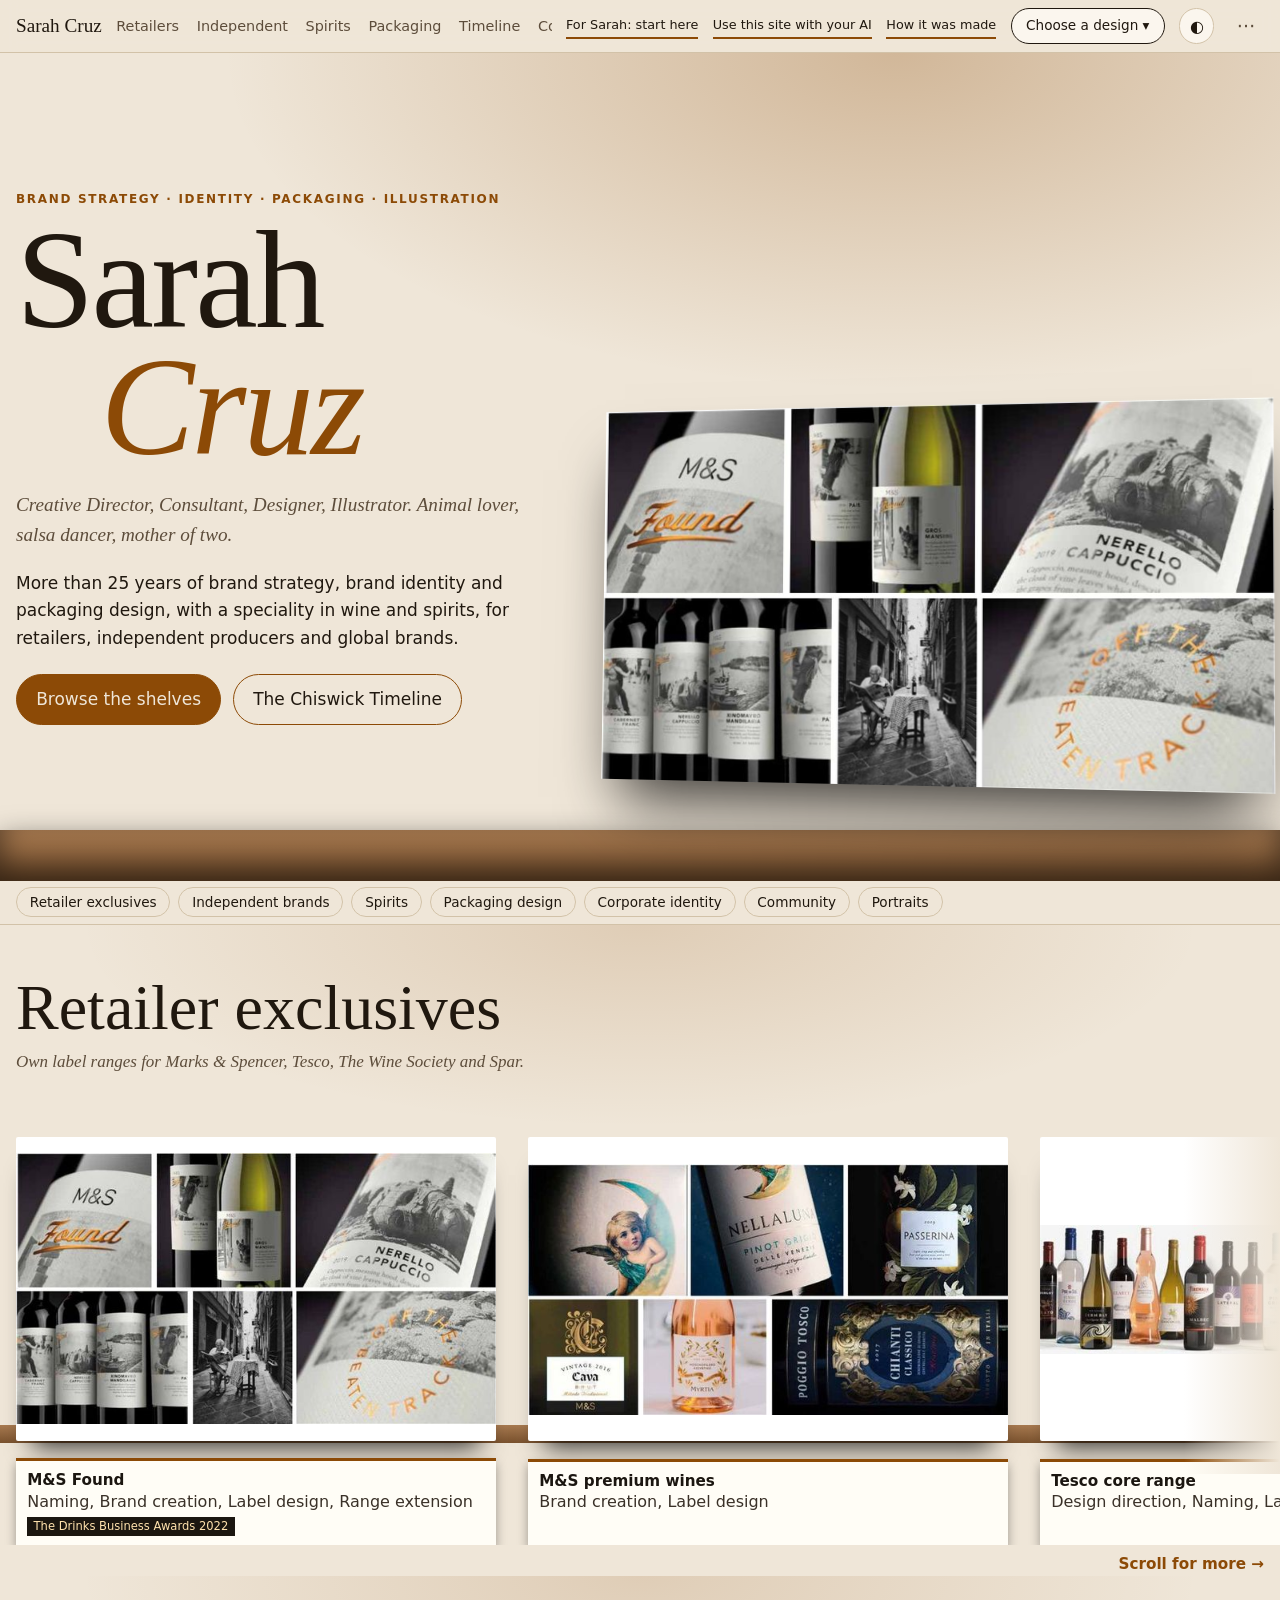
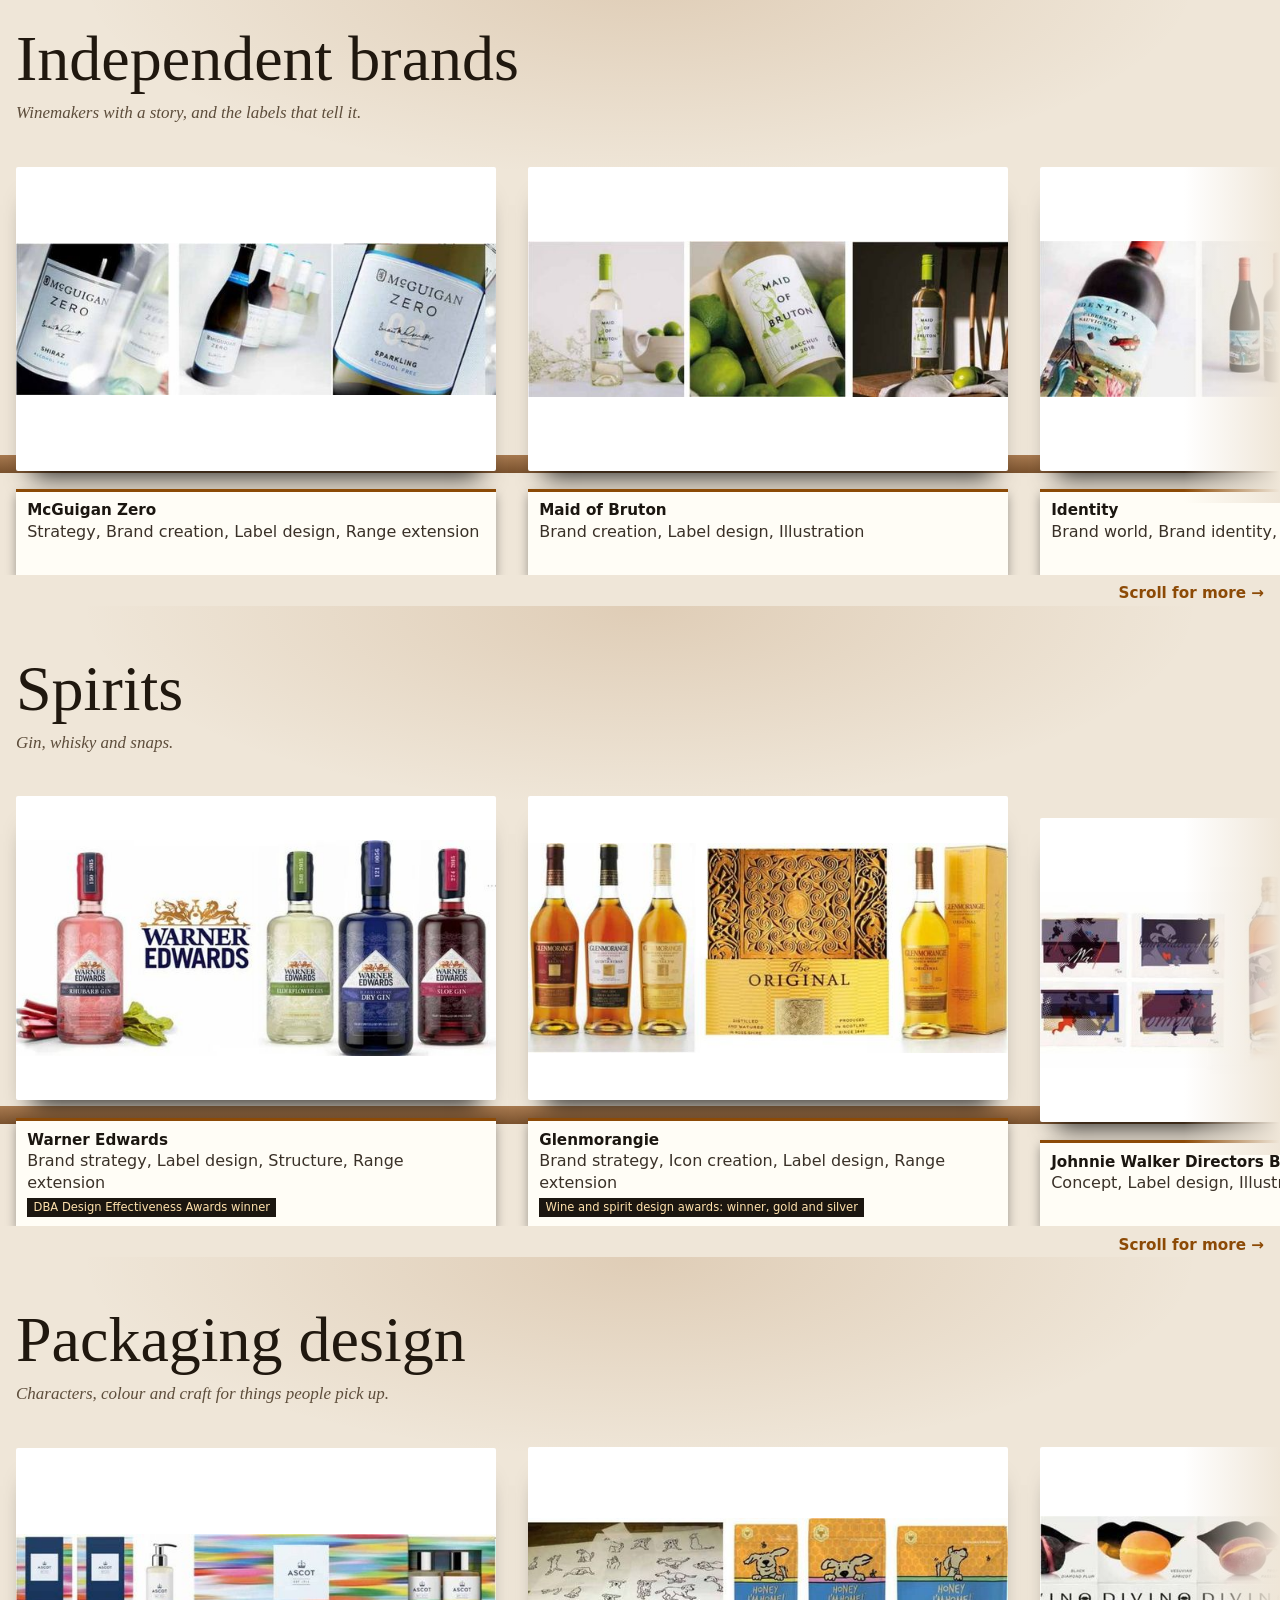
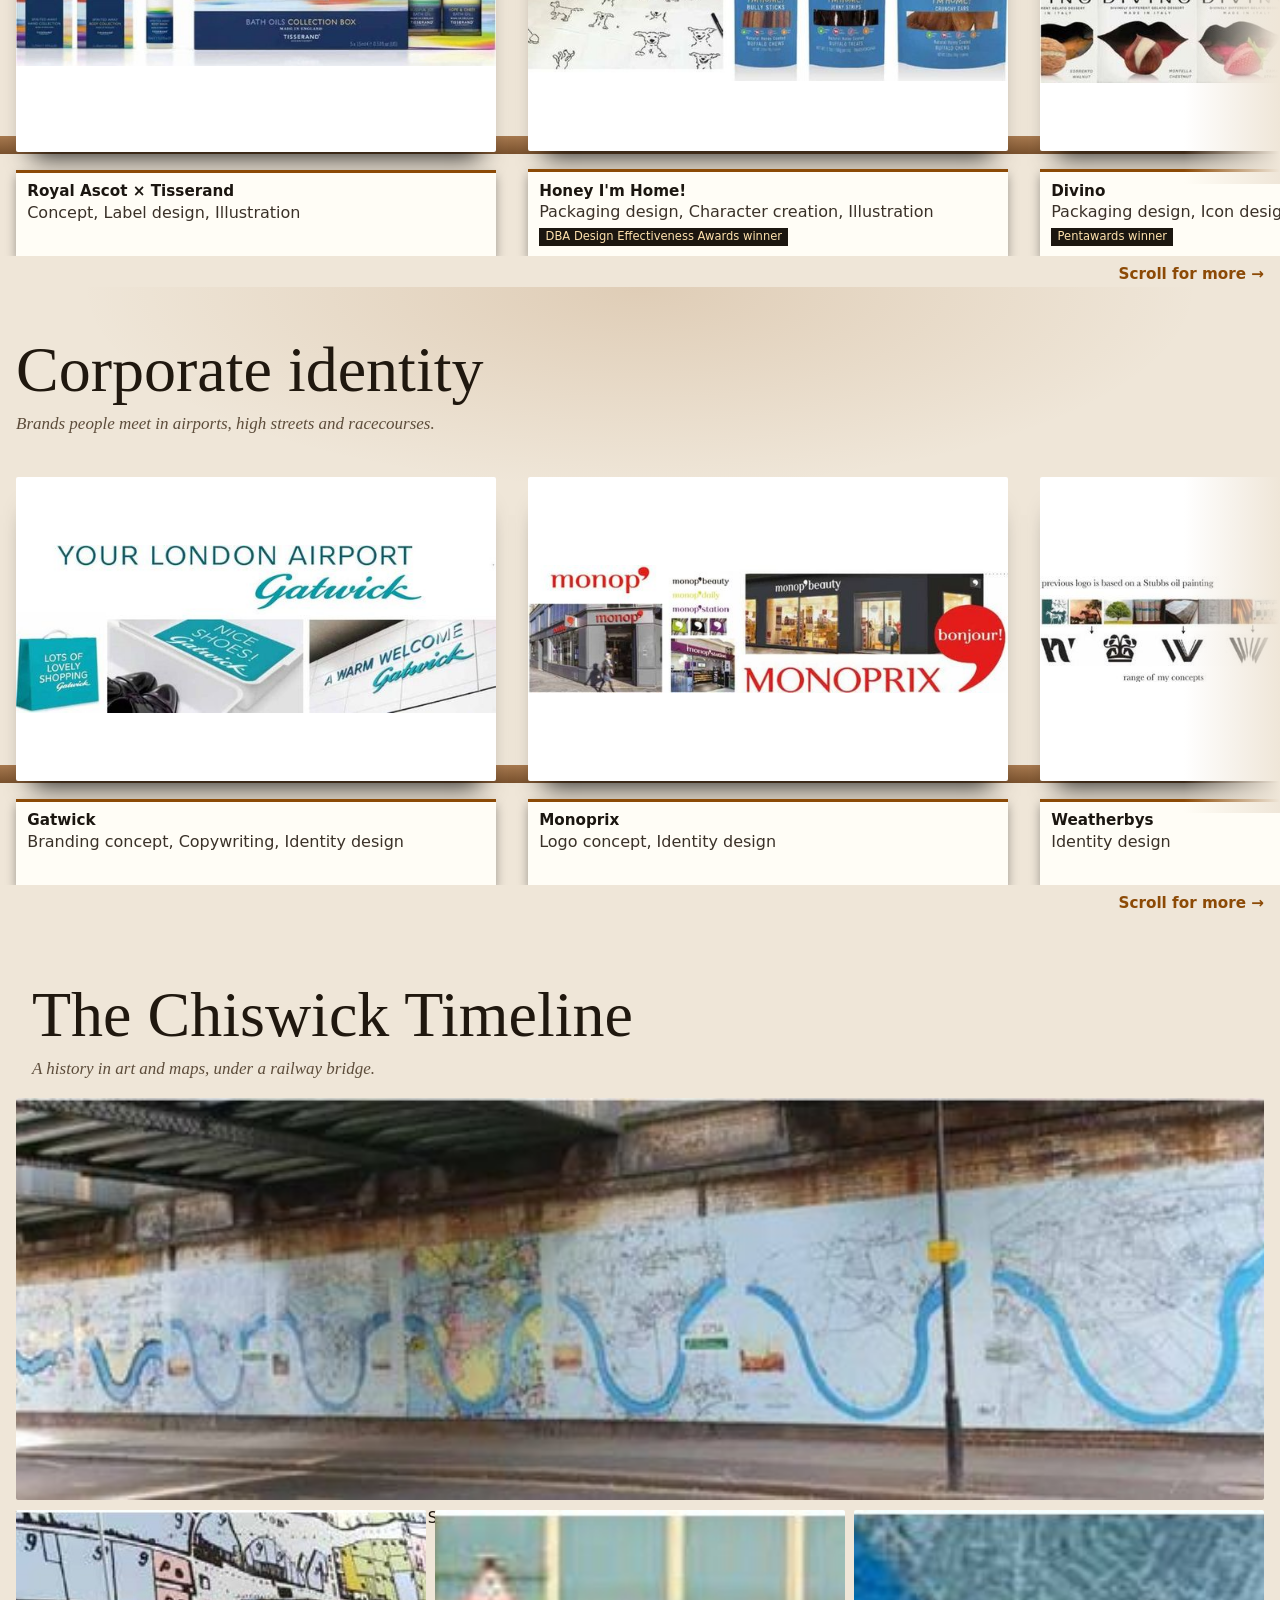
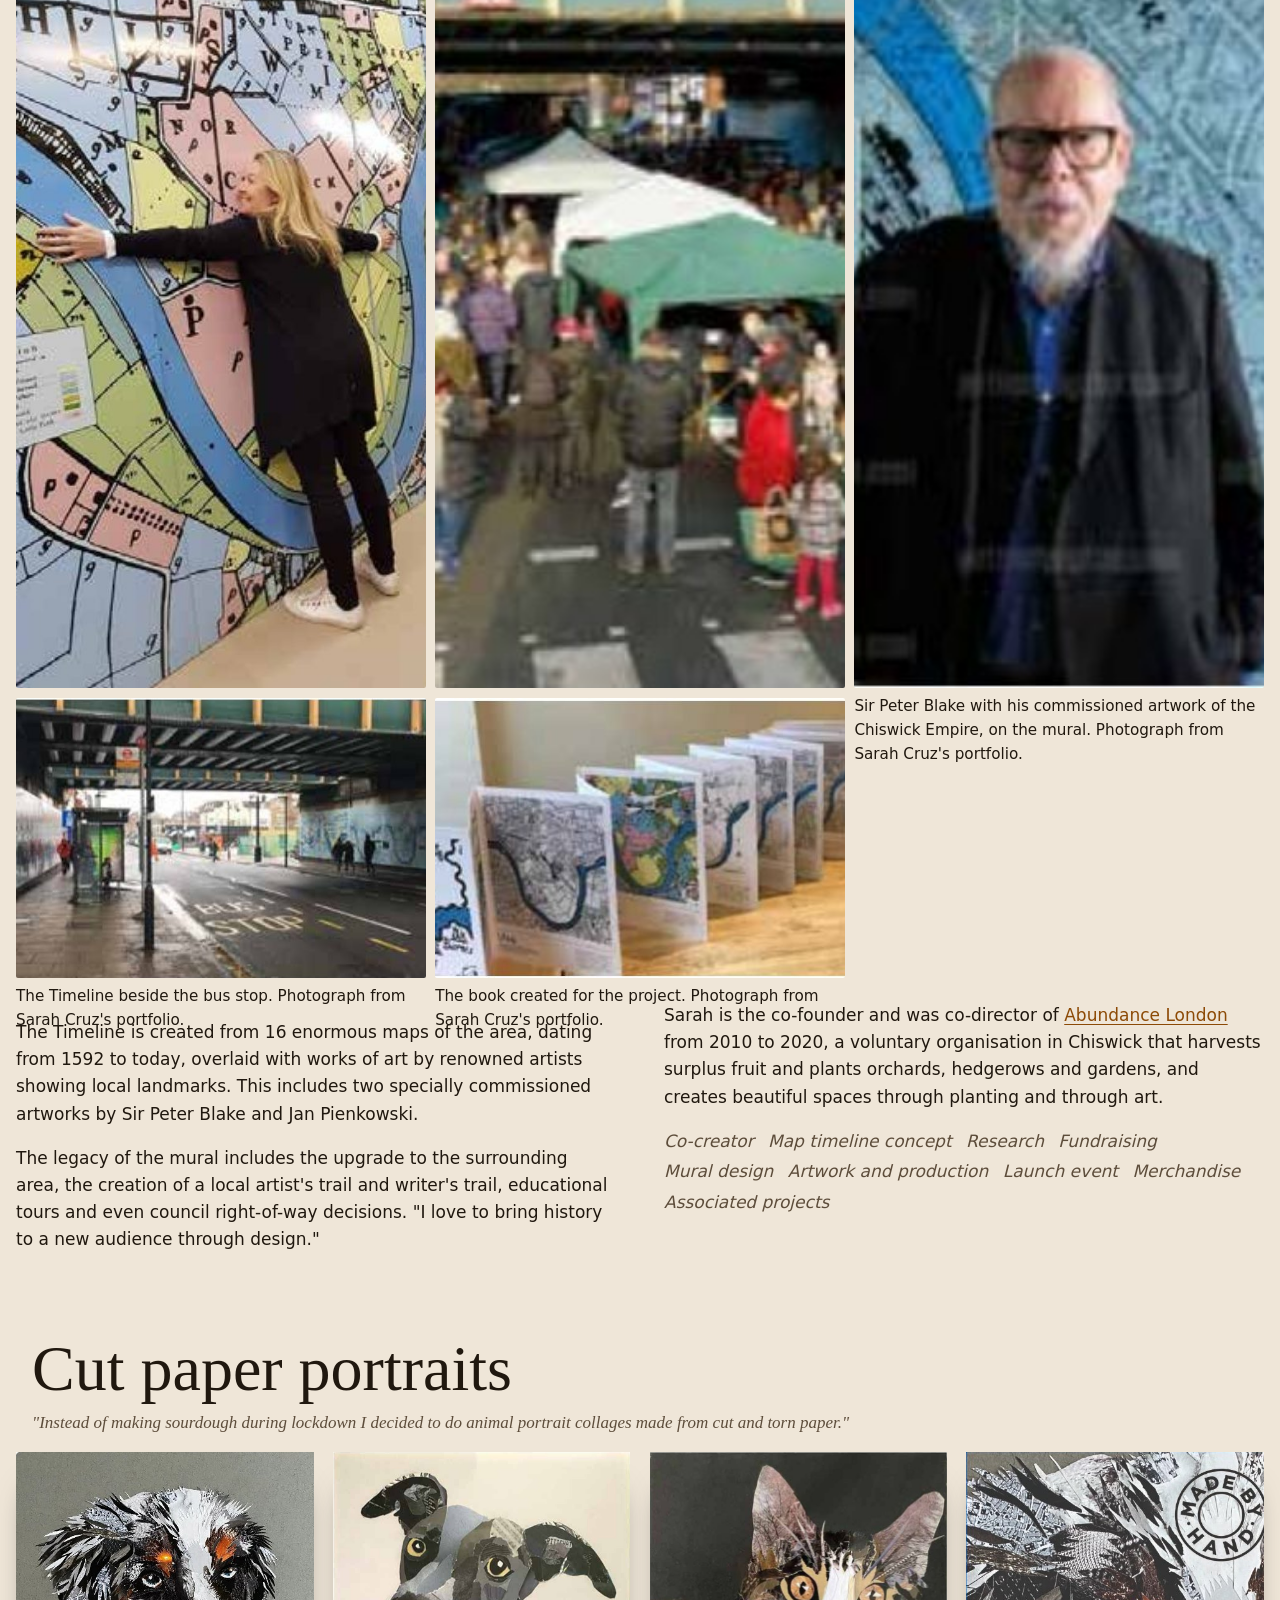
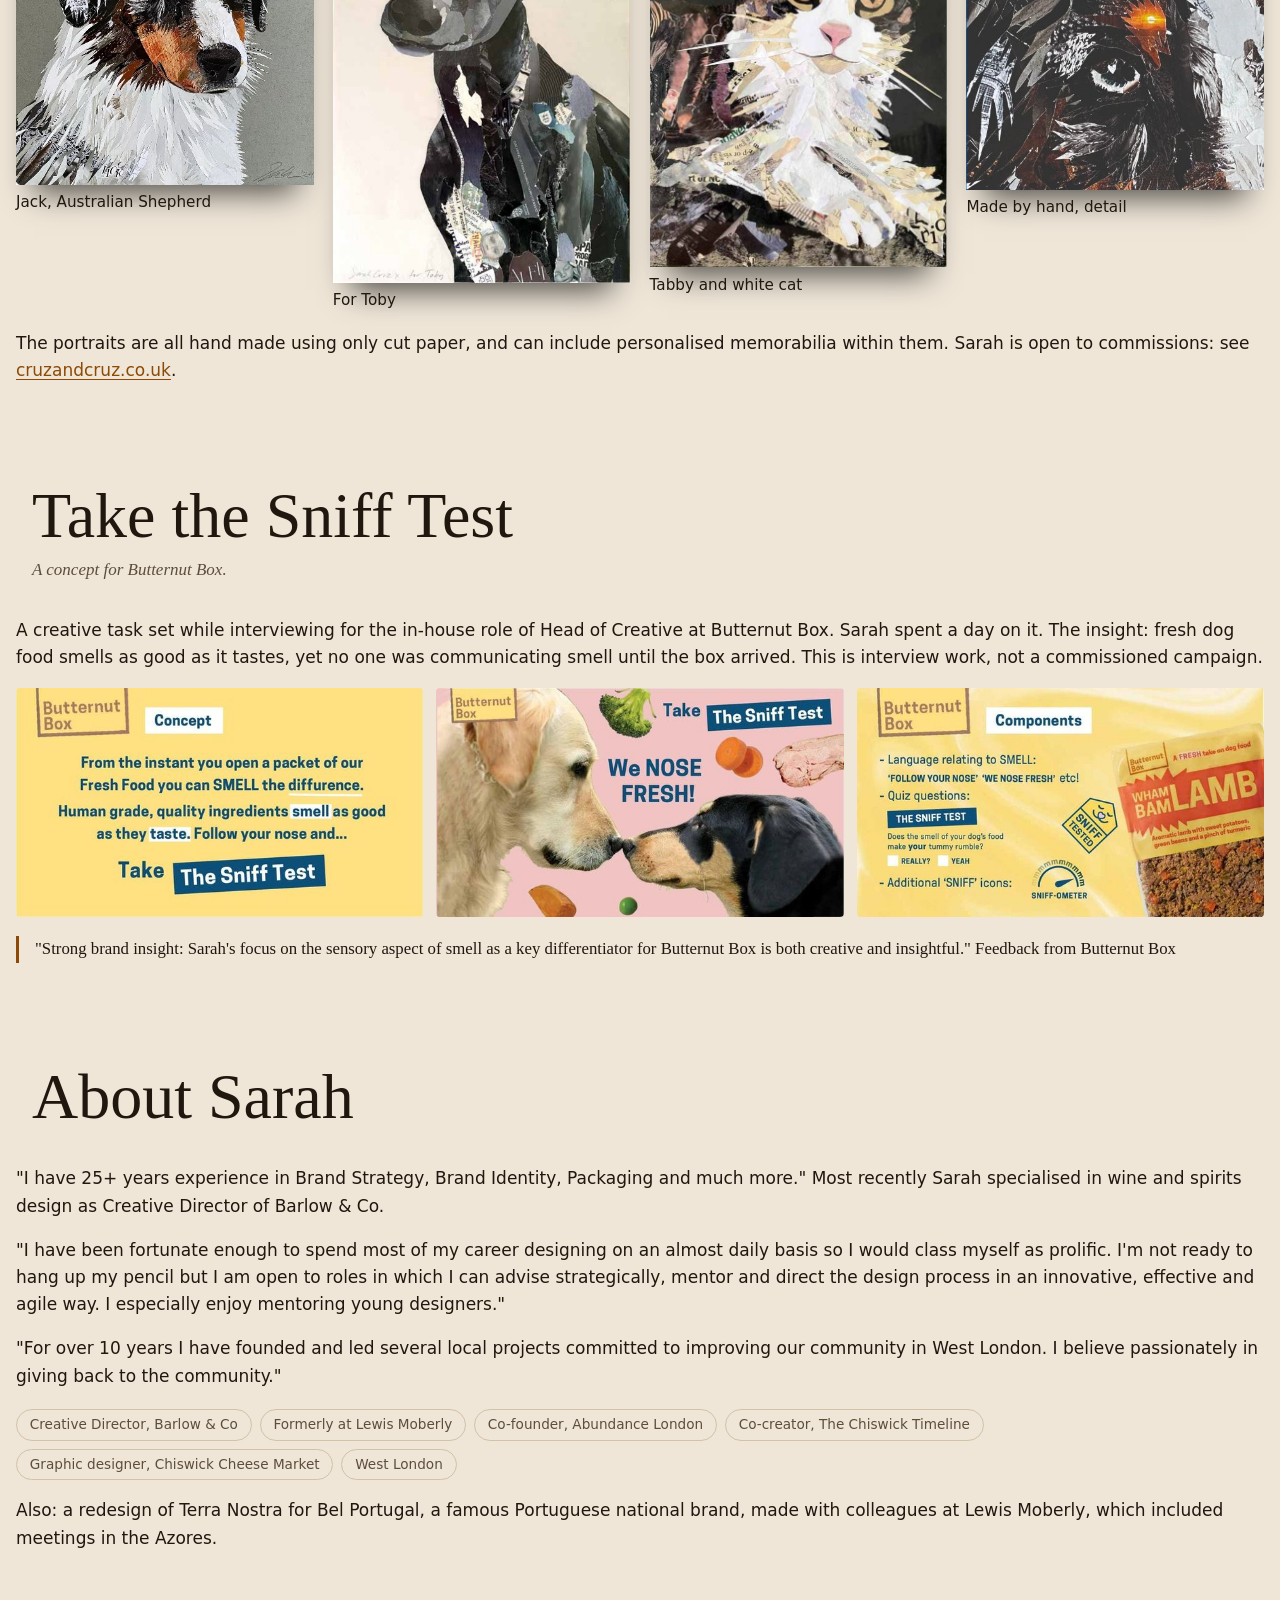
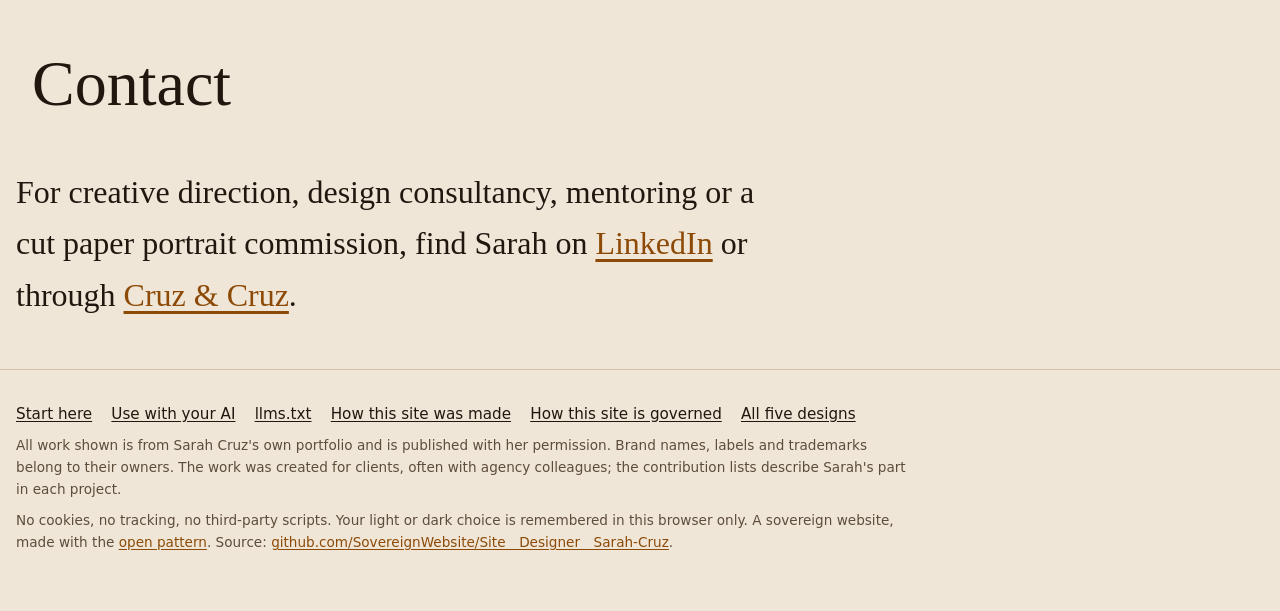
==== commit 7c4dba1e: "Add the Agent Behaviour Policy and its plain-English page site/policy/abp.json and site/policy/index" ====
--- a/site/index.html
+++ b/site/index.html
@@ -13,14 +13,14 @@
 <meta property="og:description" content="Creative Director, design consultant, designer and illustrator. 25+ years of brand strategy, identity and packaging, with a speciality in wine and spirits. Co-creator of the Chiswick Timeline.">
 <meta property="og:url" content="https://sarah-cruz.designer.sovereignweb.site/">
 <meta property="og:locale" content="en_GB">
-<meta property="og:image" content="https://sarah-cruz.designer.sovereignweb.site/img/share.jpg">
+<meta property="og:image" content="https://sarah-cruz.designer.sovereignweb.site/assets/share/card-1200x630.jpg">
 <meta property="og:image:width" content="1200">
 <meta property="og:image:height" content="630">
 <meta property="og:image:alt" content="Sarah Cruz, Creative Director and designer, beside her M&amp;S Found wine labels">
 <meta name="twitter:card" content="summary_large_image">
 <meta name="twitter:title" content="Sarah Cruz, Creative Director and Designer">
 <meta name="twitter:description" content="Creative Director, design consultant, designer and illustrator. 25+ years of brand strategy, identity and packaging, with a speciality in wine and spirits. Co-creator of the Chiswick Timeline.">
-<meta name="twitter:image" content="https://sarah-cruz.designer.sovereignweb.site/img/share.jpg">
+<meta name="twitter:image" content="https://sarah-cruz.designer.sovereignweb.site/assets/share/card-1200x630.jpg">
 <meta name="twitter:image:alt" content="Sarah Cruz, Creative Director and designer, beside her M&amp;S Found wine labels">
 <link rel="icon" href="data:image/svg+xml,%3Csvg xmlns='http://www.w3.org/2000/svg' viewBox='0 0 64 64'%3E%3Ccircle cx='32' cy='32' r='30' fill='%23b4432c'/%3E%3Ctext x='32' y='43' font-family='Georgia,serif' font-size='30' text-anchor='middle' fill='%23fff'%3ESC%3C/text%3E%3C/svg%3E">
 <link rel="stylesheet" href="css/common.css">
@@ -52,7 +52,7 @@
 <section class="counter" id="about"><div class="board"><h2>About Sarah</h2></div><div class="about"><p>"I have 25+ years experience in Brand Strategy, Brand Identity, Packaging and much more." Most recently Sarah specialised in wine and spirits design as Creative Director of Barlow &amp; Co.</p><p>"I have been fortunate enough to spend most of my career designing on an almost daily basis so I would class myself as prolific. I'm not ready to hang up my pencil but I am open to roles in which I can advise strategically, mentor and direct the design process in an innovative, effective and agile way. I especially enjoy mentoring young designers."</p><p>"For over 10 years I have founded and led several local projects committed to improving our community in West London. I believe passionately in giving back to the community."</p><ul class="facts"><li>Creative Director, Barlow &amp; Co</li><li>Formerly at Lewis Moberly</li><li>Co-founder, Abundance London</li><li>Co-creator, The Chiswick Timeline</li><li>Graphic designer, Chiswick Cheese Market</li><li>West London</li></ul></div><p class="note">Also: a redesign of Terra Nostra for Bel Portugal, a famous Portuguese national brand, made with colleagues at Lewis Moberly, which included meetings in the Azores.</p></section>
 <section class="counter" id="contact"><div class="board"><h2>Contact</h2></div><p class="big">For creative direction, design consultancy, mentoring or a cut paper portrait commission, find Sarah on <a href="https://www.linkedin.com/in/sarah-cruz-designer">LinkedIn</a> or through <a href="https://cruzandcruz.co.uk">Cruz &amp; Cruz</a>.</p></section>
 </main>
-<footer class="foot"><div class="in"><p class="flinks"><a href="start/">Start here</a> <a href="agents/">Use with your AI</a> <a href="llms.txt">llms.txt</a> <a href="admin/">How this site was made</a> <a href="designs/">All five designs</a></p><p>All work shown is from Sarah Cruz's own portfolio and is published with her permission. Brand names, labels and trademarks belong to their owners. The work was created for clients, often with agency colleagues; the contribution lists describe Sarah's part in each project.</p><p>No cookies, no tracking, no third-party scripts. Your light or dark choice is remembered in this browser only. A sovereign website, made with the <a href="https://sovereignwebsite.org/">open pattern</a>. Source: <a href="https://github.com/SovereignWebsite/Site__Designer__Sarah-Cruz">github.com/SovereignWebsite/Site__Designer__Sarah-Cruz</a>.</p></div></footer><dialog id="lb" aria-label="Image viewer"><form method="dialog"><button aria-label="Close">&times;</button></form><img alt=""><p></p></dialog>
+<footer class="foot"><div class="in"><p class="flinks"><a href="start/">Start here</a> <a href="agents/">Use with your AI</a> <a href="llms.txt">llms.txt</a> <a href="admin/">How this site was made</a> <a href="policy/">How this site is governed</a> <a href="designs/">All five designs</a></p><p>All work shown is from Sarah Cruz's own portfolio and is published with her permission. Brand names, labels and trademarks belong to their owners. The work was created for clients, often with agency colleagues; the contribution lists describe Sarah's part in each project.</p><p>No cookies, no tracking, no third-party scripts. Your light or dark choice is remembered in this browser only. A sovereign website, made with the <a href="https://sovereignwebsite.org/">open pattern</a>. Source: <a href="https://github.com/SovereignWebsite/Site__Designer__Sarah-Cruz">github.com/SovereignWebsite/Site__Designer__Sarah-Cruz</a>.</p></div></footer><dialog id="lb" aria-label="Image viewer"><form method="dialog"><button aria-label="Close">&times;</button></form><p></p></dialog>
 <script src="js/site.js" defer></script>
 
 </body>
--- a/site/css/common.css
+++ b/site/css/common.css
@@ -80,3 +80,7 @@
 @media (max-width:52rem){.mobile-links{display:flex;gap:1rem;max-width:80rem;margin:0 auto;padding:.4rem 1rem;font-size:.85rem;border-bottom:1px solid var(--line)}.mobile-links a{color:var(--fg);min-height:24px;line-height:24px}}
 .top .bar{gap:.9rem}.hlink{font-size:.8rem}
 @media (max-width:72rem){.top nav{display:none}.chooser{margin-left:auto}}
+.doc a,.doc code,.doc pre,.foot a{overflow-wrap:anywhere}
+@media (max-width:24rem){.top .bar{gap:.4rem;padding:0 .6rem}.top .name{font-size:1rem}.chooser summary{padding:0 .6rem;font-size:.8rem}.mobile-links{gap:.6rem;font-size:.8rem;flex-wrap:wrap}}
+.doc table{display:block;overflow-x:auto;max-width:100%}
+.doc td{overflow-wrap:anywhere}
